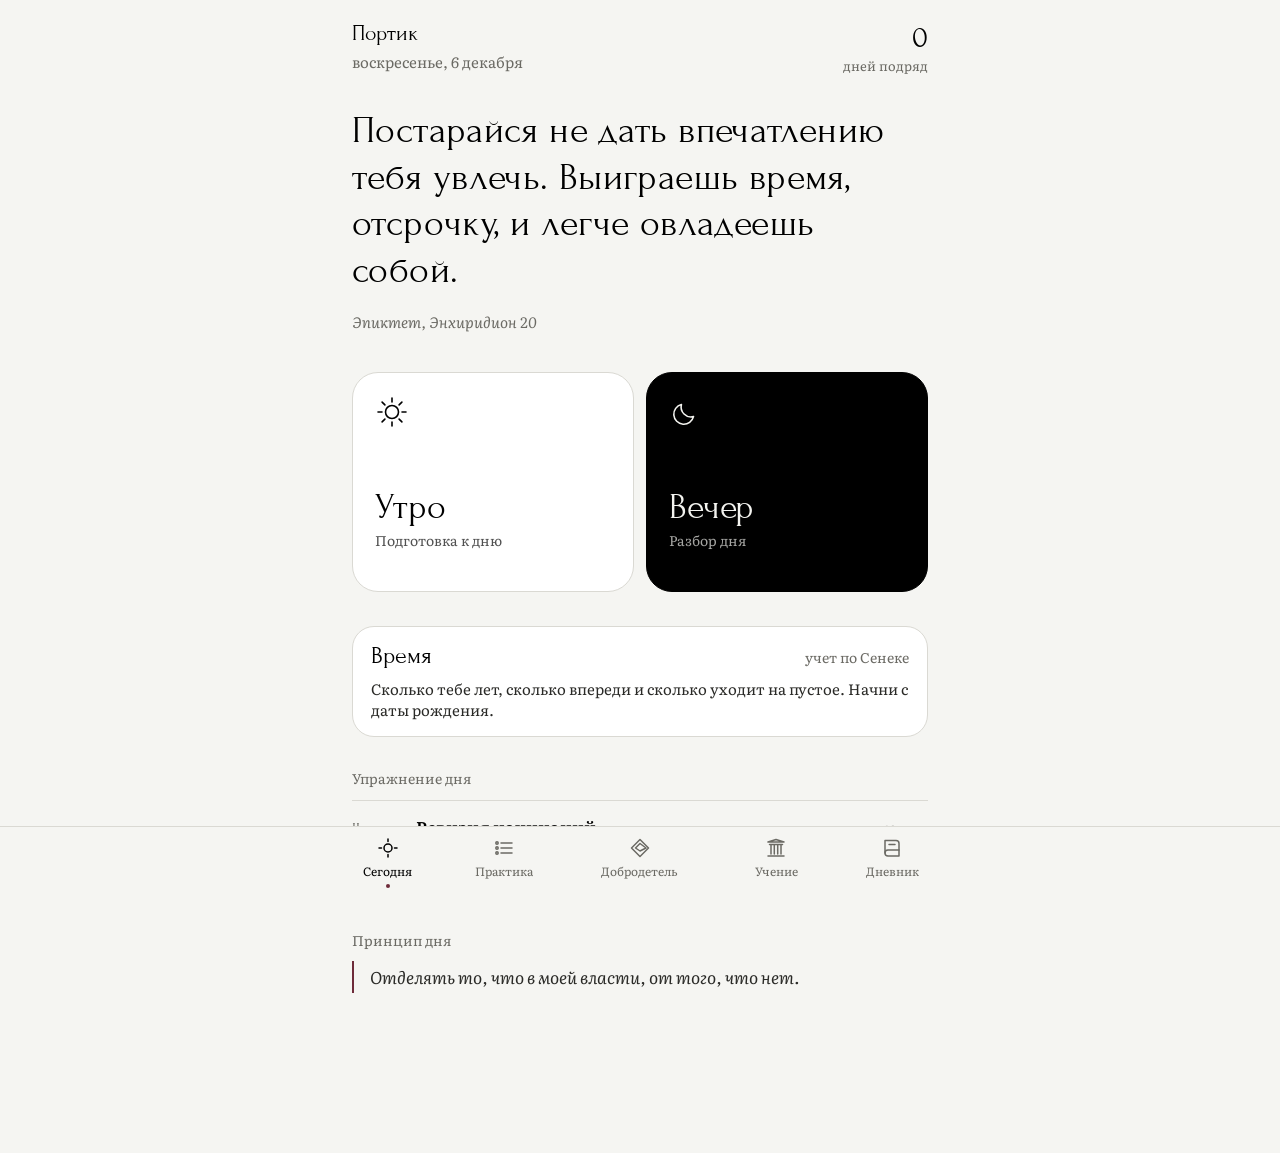
==== index.html @ 6f90e4b3 "ds" ====
<!doctype html>
<html lang="ru">
<head>
<meta charset="utf-8">
<meta name="viewport" content="width=device-width, initial-scale=1, viewport-fit=cover">
<title>Портик: стоическая практика</title>
<meta name="description" content="Стоическая практика на каждый день: утро и вечер, упражнения, добродетель, учение и учет времени по Сенеке.">
<meta name="theme-color" content="#F5F5F2" media="(prefers-color-scheme: light)">
<meta name="theme-color" content="#000000" media="(prefers-color-scheme: dark)">
<meta name="apple-mobile-web-app-capable" content="yes">
<meta name="mobile-web-app-capable" content="yes">
<meta name="apple-mobile-web-app-status-bar-style" content="default">
<meta name="apple-mobile-web-app-title" content="Портик">
<link rel="manifest" href="manifest.webmanifest">
<link rel="icon" type="image/png" href="icons/icon-192.png">
<link rel="apple-touch-icon" href="icons/apple-touch-icon.png">
<link rel="preconnect" href="https://fonts.googleapis.com">
<link rel="preconnect" href="https://fonts.gstatic.com" crossorigin>
<link href="https://fonts.googleapis.com/css2?family=Forum&family=Literata:ital,opsz,wght@0,7..72,400;0,7..72,600;1,7..72,400&display=swap" rel="stylesheet">
<style>
:root{
  --paper:#F5F5F2; --surface:#FFFFFF; --ink:#000000; --text:#2A2A27; --stone:#6B6A64; --rule:#DAD9D3;
  --accent:#6E2B3A; --accent-soft:#F2E7E9;
  --card-morning-border:#DAD9D3; --card-evening-border:#000000;
  --v-wisdom:#2F4A6B; --v-courage:#7A2E3E; --v-justice:#2F6A57; --v-temperance:#8C6A2A; --on-v:#FFFFFF;
  --display:'Forum','Times New Roman',Georgia,serif;
  --body:'Literata',Georgia,'Times New Roman',serif;
  color-scheme:light;
  box-sizing:border-box;
  padding-top:env(safe-area-inset-top,0px);
  padding-bottom:env(safe-area-inset-bottom,0px);
}
@media (prefers-color-scheme: dark){
  :root:not([data-theme="light"]){
    --paper:#000000; --surface:#151514; --ink:#FFFFFF; --text:#E6E6E1; --stone:#9A9992; --rule:#2C2C2A;
    --accent:#D58C99; --accent-soft:#2B161A;
    --card-morning-border:#FFFFFF; --card-evening-border:#3A3A37;
    --v-wisdom:#8FAAD0; --v-courage:#DB8F9C; --v-justice:#88C2AC; --v-temperance:#D7B672; --on-v:#000000;
    color-scheme:dark;
  }
}
:root[data-theme="dark"]{
  --paper:#000000; --surface:#151514; --ink:#FFFFFF; --text:#E6E6E1; --stone:#9A9992; --rule:#2C2C2A;
  --accent:#D58C99; --accent-soft:#2B161A;
  --card-morning-border:#FFFFFF; --card-evening-border:#3A3A37;
  --v-wisdom:#8FAAD0; --v-courage:#DB8F9C; --v-justice:#88C2AC; --v-temperance:#D7B672; --on-v:#000000;
  color-scheme:dark;
}
*,*::before,*::after{box-sizing:border-box}
html{background:var(--paper);height:100%;scroll-padding-top:env(safe-area-inset-top,0px);-webkit-text-size-adjust:100%;text-size-adjust:100%}
body{margin:0;min-height:100%;overflow-wrap:break-word;background:var(--paper);color:var(--text);font-family:var(--body);font-size:17px;line-height:1.62;-webkit-font-smoothing:antialiased;text-rendering:optimizeLegibility}
body::before{content:"";position:fixed;inset:0 0 auto;height:env(safe-area-inset-top,0px);z-index:10;background:var(--paper)}
button{font:inherit;color:inherit;background:none;border:0;padding:0;cursor:pointer}
button:focus-visible,a:focus-visible,textarea:focus-visible,select:focus-visible,input:focus-visible{outline:2px solid var(--accent);outline-offset:3px;border-radius:6px}
path:focus-visible{outline:none;stroke:var(--ink);stroke-width:2}
h1,h2,h3{font-weight:400;margin:0;-webkit-hyphens:auto;hyphens:auto}
.qa .a,.entry-title,.sink-head b,.principle,.s-list li,.pitem textarea,.doc-title,.row-title{overflow-wrap:anywhere}
p{margin:0}

.app{max-width:620px;margin:0 auto;padding:22px 22px 130px}

/* today */
.top{display:flex;justify-content:space-between;align-items:flex-start;gap:16px;margin-bottom:34px}
.brand{font-family:var(--display);font-size:22px;color:var(--ink);line-height:1.1}
.date{color:var(--stone);font-size:15px;margin-top:4px}
.streak{text-align:right;line-height:1.1}
.streak b{display:block;font-family:var(--display);font-weight:400;font-size:30px;color:var(--ink)}
.streak span{font-size:13px;color:var(--stone);white-space:nowrap}
.inscription{margin:0 0 38px}
.inscription p{font-family:var(--display);color:var(--ink);font-size:clamp(27px,7.4vw,38px);line-height:1.22;letter-spacing:.01em;text-wrap:pretty}
.inscription cite{display:block;margin-top:16px;font-style:italic;font-size:15px;color:var(--stone)}
.rituals{display:grid;grid-template-columns:1fr 1fr;gap:12px;margin-bottom:34px}
.ritual{position:relative;text-align:left;border-radius:26px;padding:18px 18px 20px;min-height:186px;display:flex;flex-direction:column;justify-content:space-between;transition:transform .15s ease}
.ritual:active{transform:scale(.985)}
.ritual.morning{background:#FFFFFF;color:#000;border:1px solid var(--card-morning-border)}
.ritual.evening{background:#000;color:#F3F3EF;border:1px solid var(--card-evening-border)}
.ritual svg{width:34px;height:34px}
.ritual .r-title{display:block;font-family:var(--display);font-size:30px;line-height:1;margin-top:28px}
.ritual small{display:block;font-size:14px;opacity:.68;margin-top:6px;line-height:1.35;min-height:2.7em}
.ritual .done{position:absolute;top:14px;right:14px;width:26px;height:26px;border-radius:50%;display:flex;align-items:center;justify-content:center;font-size:14px;line-height:1}
.ritual.morning .done{background:#000;color:#fff}
.ritual.evening .done{background:#fff;color:#000}
.block{margin-bottom:30px}
.block-title{font-size:14px;color:var(--stone);margin-bottom:10px}
.principle{font-style:italic;font-size:17px;color:var(--text);border-left:2px solid var(--accent);padding:2px 0 2px 16px}

/* rows */
.row{display:grid;grid-template-columns:clamp(30px,9vw,52px) minmax(0,1fr) auto;gap:12px;align-items:start;width:100%;text-align:left;padding:15px 0;border-top:1px solid var(--rule)}
.row:last-child{border-bottom:1px solid var(--rule)}
.disc{font-family:var(--display);color:var(--stone);font-size:16px;line-height:1.5;padding-top:1px}
.row-title{display:block;font-weight:600;color:var(--ink);font-size:17px;line-height:1.35}
.row-en{display:block;font-style:italic;color:var(--stone);font-size:14px;line-height:1.35;margin-top:2px}
.row-src{display:block;font-size:14px;color:var(--stone);margin-top:4px;line-height:1.35}
.row-time{font-size:13px;color:var(--stone);white-space:nowrap;padding-top:3px}

.page-head{margin:6px 0 24px}
.page-head h1{font-family:var(--display);color:var(--ink);font-size:clamp(34px,10.5vw,40px);line-height:1.05}
.page-head p{color:var(--stone);font-size:15px;margin-top:8px;max-width:48ch}
.chips{display:flex;gap:8px;overflow-x:auto;padding-bottom:4px;margin-bottom:10px;scrollbar-width:none}
.chips::-webkit-scrollbar{display:none}
.chip{flex:none;border:1px solid var(--rule);border-radius:99px;padding:7px 15px;font-size:15px;color:var(--text);background:transparent;line-height:1.3}
.chip[aria-pressed="true"]{background:var(--ink);color:var(--paper);border-color:var(--ink)}
.chip .n{font-family:var(--display);margin-right:6px}
.group{margin-top:26px}
.group h3,.sec-title{font-family:var(--display);color:var(--ink);font-size:25px;line-height:1.2}
.group .group-note,.sec-note{font-size:14px;color:var(--stone);margin:4px 0 12px}
.empty{color:var(--stone);padding:20px 0;font-size:16px}

/* journal */
.stats{display:flex;gap:28px;margin-bottom:26px}
.stats div b{display:block;font-family:var(--display);font-weight:400;font-size:34px;color:var(--ink);line-height:1.1}
.stats div span{font-size:14px;color:var(--stone)}
.day{margin-bottom:22px}
.day h3{font-family:var(--display);font-size:21px;color:var(--ink);margin-bottom:6px}
.entry{border-top:1px solid var(--rule)}
.entry:last-child{border-bottom:1px solid var(--rule)}
.entry-head{display:grid;grid-template-columns:30px 1fr auto;gap:10px;width:100%;text-align:left;padding:13px 0;align-items:center}
.entry-head svg{width:20px;height:20px;color:var(--stone)}
.entry-title{color:var(--ink);font-weight:600;font-size:16px;line-height:1.35}
.entry-time{font-size:13px;color:var(--stone)}
.entry-body{padding:0 0 16px 40px}
.qa{margin-bottom:14px}
.qa .q{font-size:14px;color:var(--stone);line-height:1.4}
.qa .a{white-space:pre-wrap;margin-top:2px}
.del{font-size:14px;color:var(--accent);padding:6px 0}

/* citadel */
.plist{display:flex;flex-direction:column;gap:12px;margin-bottom:14px}
.pitem{display:grid;grid-template-columns:1fr auto;gap:8px;align-items:start;background:var(--surface);border:1px solid var(--rule);border-radius:18px;padding:12px 14px}
.pitem textarea{border:0;background:transparent;font-size:17px;font-style:italic;padding:2px 0;min-height:52px}
.pitem button{color:var(--stone);font-size:20px;line-height:1;padding:4px 6px}
.actions-inline{display:flex;gap:10px;flex-wrap:wrap;margin-bottom:36px}
.btn{border-radius:99px;padding:11px 20px;font-size:16px;line-height:1.2}
.btn.primary{background:var(--ink);color:var(--paper)}
.btn.ghost{border:1px solid var(--rule)}
.btn.small{padding:7px 14px;font-size:14px}
.disc-list{margin:0 0 34px;padding:0;list-style:none}
.disc-list li{display:grid;grid-template-columns:clamp(30px,9vw,52px) minmax(0,1fr);gap:12px;padding:12px 0;border-top:1px solid var(--rule)}
.disc-list li:last-child{border-bottom:1px solid var(--rule)}
.disc-list b{font-weight:600;color:var(--ink)}
.books{margin:0 0 30px;padding:0;list-style:none}
.books li{padding:8px 0;line-height:1.45}
.books li span{color:var(--stone)}
.fine{font-size:13px;color:var(--stone);line-height:1.5}
textarea{width:100%;font:inherit;color:inherit;resize:none;overflow:hidden;line-height:1.55}

/* doctrine list */
.doc-row{display:grid;grid-template-columns:1fr auto;gap:12px;width:100%;text-align:left;padding:14px 0;border-top:1px solid var(--rule)}
.doc-row:last-child{border-bottom:1px solid var(--rule)}
.doc-title{display:block;font-weight:600;color:var(--ink);font-size:17px;line-height:1.35}
.doc-short{display:block;font-style:italic;color:var(--stone);font-size:15px;line-height:1.4;margin-top:3px}
.doc-term{font-family:var(--display);color:var(--stone);font-size:16px;white-space:nowrap;padding-top:2px}
.spacer{height:38px}

/* virtue */
.panel{background:var(--surface);border:1px solid var(--rule);border-radius:24px;padding:16px 16px 12px;margin-bottom:26px}
.panel-head{display:flex;justify-content:space-between;align-items:center;gap:10px;flex-wrap:wrap}
.seg{display:inline-flex;border:1px solid var(--rule);border-radius:99px;padding:3px;gap:2px}
.seg button{padding:5px 12px;border-radius:99px;font-size:14px;color:var(--stone);line-height:1.3}
.seg button[aria-pressed="true"]{background:var(--ink);color:var(--paper)}
.radar{width:100%;height:auto;display:block;margin:6px 0 2px;overflow:visible}
.radar .web{fill:none;stroke:var(--rule);stroke-width:1}
.radar .spoke{stroke:var(--rule);stroke-width:1}
.radar .lp{fill:var(--ink);fill-opacity:.09;stroke:var(--ink);stroke-width:1.6;stroke-linejoin:round}
.radar .lr{fill:none;stroke:var(--accent);stroke-width:1.8;stroke-dasharray:5 4;stroke-linejoin:round}
.radar .r-label{font-family:var(--display);font-size:16px}
.radar .r-sub{font-size:11.5px;fill:var(--stone)}
.radar .r-s{font-size:11px;fill:var(--text)}
.legend{display:flex;gap:16px;flex-wrap:wrap;font-size:13px;color:var(--stone);margin:2px 0 6px}
.legend i{display:inline-block;width:18px;height:0;border-top:2px solid var(--ink);vertical-align:middle;margin-right:6px}
.legend i.r{border-top:2px dashed var(--accent)}
.radar-empty{font-size:15px;color:var(--stone);text-align:center;margin:-6px 0 8px}
.insight{font-size:15px;line-height:1.5;margin:8px 0 4px}
.insight b{font-weight:600}
.bars{margin-top:10px}
.bar-row{display:grid;grid-template-columns:minmax(0,9.6em) minmax(24px,1fr) 2.8em;gap:10px;align-items:center;width:100%;text-align:left;padding:9px 0;border-top:1px solid var(--rule)}
.bar-name{font-weight:600;color:var(--ink);font-size:clamp(13.5px,4vw,15px);display:flex;align-items:center;gap:7px;min-width:0;white-space:nowrap}
.sw{display:inline-block;flex:none;width:9px;height:9px;border-radius:50%}
.bar-track{height:6px;border-radius:3px;background:var(--rule);overflow:hidden}
.bar-fill{display:block;height:100%;border-radius:3px}
.bar-val{font-size:13px;color:var(--stone);text-align:right;white-space:nowrap}
.panel-foot{display:flex;justify-content:space-between;align-items:center;gap:10px;flex-wrap:wrap;margin-top:12px}
.wheel{width:100%;max-width:440px;height:auto;display:block;margin:0 auto 6px}
.wheel path{cursor:pointer}
.wheel path:hover{opacity:.82}
.w-vlabel{font-family:var(--display);font-size:13px;fill:var(--on-v)}
.w-slabel{font-size:9px;fill:var(--ink)}
.w-center{font-family:var(--display);font-size:18px;fill:var(--ink)}
.w-center-sub{font-size:9.5px;fill:var(--stone)}
.vgroups{margin-top:8px}
.vgroup{padding:12px 0;border-top:1px solid var(--rule)}
.vgroup:last-child{border-bottom:1px solid var(--rule)}
.vgroup-head{display:flex;align-items:center;gap:8px;font-weight:600;color:var(--ink);font-size:16px;margin-bottom:8px}
.svchip{display:inline-flex;align-items:center;gap:7px;border:1px solid var(--rule);border-radius:99px;padding:5px 12px;font-size:14px;margin:0 6px 8px 0;line-height:1.3}
.vc-wisdom{fill:var(--v-wisdom)} .vc-courage{fill:var(--v-courage)} .vc-justice{fill:var(--v-justice)} .vc-temperance{fill:var(--v-temperance)}
.bg-wisdom{background:var(--v-wisdom)} .bg-courage{background:var(--v-courage)} .bg-justice{background:var(--v-justice)} .bg-temperance{background:var(--v-temperance)}

/* tab bar */
.tabbar{position:fixed;left:0;right:0;bottom:0;z-index:20;background:var(--paper);border-top:1px solid var(--rule);padding-bottom:env(safe-area-inset-bottom,0px)}
.tabbar-inner{max-width:620px;margin:0 auto;display:grid;grid-template-columns:1fr 1fr 1.35fr 1fr 1fr}
.tab{padding:10px 0 12px;font-size:clamp(10.5px,3.1vw,12px);color:var(--stone);display:flex;flex-direction:column;align-items:center;gap:3px;min-width:0;overflow:hidden}
.tab span{white-space:nowrap;max-width:100%;overflow:hidden;text-overflow:ellipsis}
.tab svg{width:22px;height:22px}
.tab[aria-current="page"]{color:var(--ink)}
.tab[aria-current="page"] .tab-dot{background:var(--accent)}
.tab-dot{width:4px;height:4px;border-radius:50%;background:transparent}

/* sheet */
.sheet{position:fixed;inset:0;z-index:40;display:flex;flex-direction:column;padding-top:env(safe-area-inset-top,0px);padding-bottom:env(safe-area-inset-bottom,0px)}
.sheet.enter{animation:rise .28s cubic-bezier(.2,.8,.2,1)}
@keyframes rise{from{transform:translateY(24px);opacity:0}to{transform:none;opacity:1}}
.sheet.t-page{background:var(--paper);color:var(--text)}
.sheet.t-morning{background:#FFFFFF;color:#2A2A27;--ink:#000;--text:#2A2A27;--stone:#6B6A64;--rule:#DAD9D3;--paper:#FFFFFF;--accent:#6E2B3A;color-scheme:light}
.sheet.t-evening{background:#000;color:#E8E8E3;--ink:#FFFFFF;--text:#E8E8E3;--stone:#9A9992;--rule:#2C2C2A;--paper:#000;--accent:#D58C99;color-scheme:dark}
.sheet-top{flex:none;display:flex;align-items:center;justify-content:space-between;gap:14px;padding:12px 20px 6px;max-width:660px;width:100%;margin:0 auto}
.sheet-top .close{font-size:15px;color:var(--stone);padding:6px 0}
.progress{display:flex;gap:4px;flex:1;max-width:240px}
.progress i{flex:1;height:3px;border-radius:2px;background:var(--rule)}
.progress i.on{background:var(--ink)}
.sheet-body{flex:1;overflow-y:auto;-webkit-overflow-scrolling:touch}
.sheet-inner{max-width:620px;margin:0 auto;padding:18px 22px 30px}
.sheet-foot{flex:none;border-top:1px solid var(--rule);background:var(--paper)}
.sheet-foot-inner{max-width:620px;margin:0 auto;display:flex;justify-content:space-between;align-items:center;gap:12px;padding:12px 22px}
.sheet-foot .back{color:var(--stone);font-size:16px;padding:10px 0}
.sheet-foot .next{background:var(--ink);color:var(--paper);border-radius:99px;padding:12px 26px;font-size:16px;margin-left:auto}
.kicker{font-size:14px;color:var(--stone);margin-bottom:12px}
.s-title{font-family:var(--display);color:var(--ink);font-size:clamp(29px,9vw,36px);line-height:1.08;margin-bottom:6px;-webkit-hyphens:auto;hyphens:auto}
.s-en{font-style:italic;color:var(--stone);font-size:15px;margin-bottom:22px}
.s-quote{font-family:var(--display);color:var(--ink);font-size:25px;line-height:1.3;margin:22px 0 10px}
.s-ref{font-style:italic;font-size:14px;color:var(--stone);margin-bottom:26px}
.s-idea{font-size:17px;margin-bottom:24px}
.s-meta{display:flex;gap:18px;flex-wrap:wrap;font-size:14px;color:var(--stone);margin-bottom:6px}
.s-meta span .n{font-family:var(--display);color:var(--ink);margin-right:5px}
.s-h{font-size:14px;color:var(--stone);margin:26px 0 8px}
.s-p{font-size:17px}
.s-drop{font-size:16px;color:var(--text);border-left:2px solid var(--rule);padding:2px 0 2px 14px}
.s-ul{margin:4px 0 0;padding:0;list-style:none}
.s-ul li{padding:9px 0 9px 18px;position:relative;border-top:1px solid var(--rule);font-size:16px;line-height:1.5}
.s-ul li:last-child{border-bottom:1px solid var(--rule)}
.s-ul li::before{content:"";position:absolute;left:2px;top:19px;width:6px;height:6px;border-radius:50%;background:var(--stone)}
.steps{margin:0 0 10px;padding:0;list-style:none;counter-reset:s}
.steps li{counter-increment:s;display:grid;grid-template-columns:30px 1fr;gap:8px;padding:9px 0;border-top:1px solid var(--rule)}
.steps li::before{content:counter(s);font-family:var(--display);color:var(--stone);font-size:19px;line-height:1.4}
.s-q{font-family:var(--display);color:var(--ink);font-size:clamp(25px,6.6vw,31px);line-height:1.22;margin:14px 0 8px}
.s-hint{font-size:15px;color:var(--stone);margin-bottom:16px}
.s-area{border:0;border-bottom:1px solid var(--rule);background:transparent;font-size:18px;padding:10px 0;min-height:132px}
.s-area:focus,.s-area:focus-visible{outline:none;border-radius:0;border-bottom-color:var(--ink)}
.s-list{margin:8px 0 20px;padding:0;list-style:none}
.s-list li{font-style:italic;padding:8px 0 8px 14px;border-left:2px solid var(--accent);margin-bottom:8px}
.virtues{display:flex;flex-wrap:wrap;gap:8px;margin:8px 0 18px}
.pick{width:100%;font:inherit;font-size:16px;color:var(--ink);background:transparent url("data:image/svg+xml,%3Csvg xmlns='http://www.w3.org/2000/svg' width='14' height='9' viewBox='0 0 14 9'%3E%3Cpath d='M1 1l6 6 6-6' fill='none' stroke='%237F7E77' stroke-width='1.6'/%3E%3C/svg%3E") no-repeat right 16px center;border:1px solid var(--rule);border-radius:14px;padding:12px 40px 12px 14px;margin:6px 0 14px;appearance:none;-webkit-appearance:none}
.pick option{color:#000}
.outro{font-family:var(--display);color:var(--ink);font-size:clamp(28px,7.6vw,38px);line-height:1.2;margin:30px 0 14px}
.slider-row{padding:16px 0;border-top:1px solid var(--rule)}
.slider-row:last-child{border-bottom:1px solid var(--rule)}
.slider-top{display:flex;justify-content:space-between;align-items:baseline;gap:10px}
.slider-top b{font-weight:600;color:var(--ink);display:flex;align-items:center;gap:8px}
.slider-top output{font-family:var(--display);font-size:22px;color:var(--ink)}
.slider-row small{display:block;color:var(--stone);font-size:14px;line-height:1.4;margin-top:2px}
.slider-row input{display:block;width:100%;accent-color:var(--ink);margin:12px 0 0;height:28px}

/* time */
.timecard{display:block;width:100%;text-align:left;background:var(--surface);border:1px solid var(--rule);border-radius:22px;padding:16px 18px 15px;margin-bottom:30px}
.tc-top{display:flex;justify-content:space-between;align-items:baseline;gap:10px}
.tc-title{font-family:var(--display);font-size:24px;color:var(--ink);line-height:1.1}
.tc-age{font-size:14px;color:var(--stone);text-align:right}
.lifebar{position:relative;display:block;height:8px;border-radius:4px;background:var(--rule);overflow:hidden;margin:12px 0 10px}
.lifebar i{position:absolute;top:0;bottom:0;display:block}
.lifebar .lived{left:0;background:var(--ink)}
.lifebar .waste{right:0;background:var(--accent)}
.tc-line{display:block;font-size:15px;line-height:1.45;color:var(--text)}
.t-age{font-family:var(--display);color:var(--ink);font-size:clamp(30px,8vw,40px);line-height:1.1;margin:4px 0 8px}
.t-sub{font-size:15px;color:var(--stone);line-height:1.5}
.link{color:var(--accent);text-decoration:underline;text-underline-offset:3px}
.field{display:flex;justify-content:space-between;align-items:center;flex-wrap:wrap;gap:8px 12px;padding:12px 0;border-top:1px solid var(--rule)}
.field label,.field>span{font-size:16px;color:var(--text)}
.field input[type=date]{font:inherit;font-size:16px;color:var(--ink);background:transparent;border:1px solid var(--rule);border-radius:12px;padding:7px 10px;min-width:0}
.stepper{display:inline-flex;align-items:center;gap:4px;flex:none}
.stepper button{min-width:34px;height:34px;white-space:nowrap;border:1px solid var(--rule);border-radius:99px;font-size:15px;color:var(--ink);padding:0 9px}
.stepper output{min-width:76px;white-space:nowrap;text-align:center;font-size:15px;color:var(--ink);font-variant-numeric:tabular-nums}
.sink{padding:14px 0 12px;border-top:1px solid var(--rule)}
.sink:last-of-type{border-bottom:1px solid var(--rule)}
.sink-head{display:flex;justify-content:space-between;align-items:center;gap:10px;margin-bottom:4px}
.sink-head b{font-weight:600;color:var(--ink);font-size:17px}
.sink-del{color:var(--stone);font-size:16px;padding:4px 6px}
.sink-line{display:flex;justify-content:space-between;align-items:center;gap:8px;padding:4px 0;flex-wrap:wrap}
.sink-lab{font-size:15px;color:var(--stone)}
.sink-note{font-size:14px;color:var(--stone);margin-top:4px}
.sink-note button{color:var(--accent);text-decoration:underline;text-underline-offset:3px}
.chips.wrap{flex-wrap:wrap;overflow:visible}
.sink-add{display:flex;gap:8px;margin:4px 0}
.sink-add input{flex:1;min-width:0;font:inherit;font-size:16px;color:var(--ink);background:transparent;border:1px solid var(--rule);border-radius:99px;padding:9px 14px}
.t-verdict{font-family:var(--display);color:var(--ink);font-size:clamp(24px,6.4vw,30px);line-height:1.25;margin:28px 0 14px}
.tstats{display:grid;grid-template-columns:repeat(auto-fit,minmax(96px,1fr));gap:12px;margin:4px 0 6px}
.tstats div{border-top:1px solid var(--rule);padding-top:8px}
.tstats b{display:block;font-family:var(--display);font-weight:400;font-size:clamp(20px,6vw,23px);color:var(--ink);line-height:1.15}
.tstats span{font-size:13px;color:var(--stone);line-height:1.35;display:block;margin-top:2px}
.lifegrid-wrap{margin:12px 0 4px}
.lifegrid-wrap canvas{display:block}
.glegend{display:flex;flex-wrap:wrap;gap:8px 16px;font-size:13px;color:var(--stone);margin:8px 0 4px}
.glegend span{display:inline-flex;align-items:center;gap:6px}
.glegend i{width:10px;height:10px;display:inline-block;border-radius:2px}
.cut{padding:14px 0 4px}
.cut-top{display:flex;justify-content:space-between;align-items:baseline;gap:10px;flex-wrap:wrap}
.cut-top label{font-size:16px;color:var(--text)}
.cut-top b{font-weight:600;color:var(--ink)}
.cut input{display:block;width:100%;accent-color:var(--ink);height:28px;margin:8px 0 0}
.tx-wisdom{color:var(--v-wisdom)} .tx-courage{color:var(--v-courage)} .tx-justice{color:var(--v-justice)} .tx-temperance{color:var(--v-temperance)}
.toast{position:fixed;left:50%;bottom:calc(84px + env(safe-area-inset-bottom,0px));transform:translateX(-50%);z-index:60;background:var(--ink);color:var(--paper);padding:10px 18px;border-radius:99px;font-size:15px;max-width:calc(100% - 40px);text-align:center;animation:rise .2s ease}
.sr{position:absolute!important;width:1px;height:1px;padding:0;margin:-1px;overflow:hidden;clip:rect(0 0 0 0);clip-path:inset(50%);white-space:nowrap;border:0}
@media (min-width:560px){
  .ritual{min-height:220px;padding:22px}
  .ritual .r-title{font-size:36px}
}
@media (prefers-reduced-motion: reduce){
  *{animation:none!important;transition:none!important}
}
</style>
</head>
<body>
<div id="main" class="app"></div>
<nav class="tabbar" aria-label="Разделы"><div class="tabbar-inner" id="tabs"></div></nav>
<div id="sheet"></div>
<div id="toast" role="status" aria-live="polite"></div>
<script>
(function(){
'use strict';
/* ---------- content ---------- */
const DISC = {
  1:{n:'I', name:'Желание', note:'хотеть того, что в моей власти, и спокойно принимать остальное'},
  2:{n:'II', name:'Действие', note:'поступать справедливо с людьми и исполнять свои роли'},
  3:{n:'III', name:'Согласие', note:'не соглашаться с впечатлением, пока не проверил его'}
};
const SRC = {
  classic:{name:'Античные', title:'Античные', note:'Эпиктет, Сенека, Марк Аврелий, Гиерокл, Цицерон'},
  pigliucci:{name:'Пильюччи', title:'Массимо Пильюччи', note:'How to Be a Stoic и A Handbook for New Stoics (с Грегори Лопесом)'},
  becker:{name:'Беккер', title:'Новый стоицизм', note:'Лоуренс Беккер, A New Stoicism: стоицизм, перестроенный на фактах современной науки'}
};
const EX = [
  /* classics */
  {id:'dichotomy', sv:['nounecheia','tharraleotes'], src:'classic', disc:[1], title:'Дихотомия контроля', who:'Эпиктет', ref:'Энхиридион 1', time:'5 мин',
   quote:{t:'Из всего существующего одно в нашей власти, другое нет. В нашей власти мнение, стремление, желание, уклонение: все, что есть наше собственное дело.', r:'Эпиктет, Энхиридион 1'},
   idea:'Все, что беспокоит, делится на две кучи: то, что зависит от моих суждений и поступков, и все остальное. Силы стоит тратить только на первую.',
   steps:['Выпиши, что сейчас тревожит.','Раздели на «в моей власти» и «не в моей».','Про вторую кучу скажи себе: «это не мое дело».','Для первой выбери один конкретный шаг.'],
   prompts:['Что тревожит прямо сейчас?','Что из этого зависит от меня?','Что отпускаю как не зависящее от меня?','Мой шаг:']},
  {id:'opinions', sv:['nounecheia','euboulia'], src:'classic', disc:[3], title:'Не вещи, а мнения о вещах', who:'Эпиктет', ref:'Энхиридион 5', time:'3 мин',
   quote:{t:'Людей тревожат не сами вещи, а мнения о вещах.', r:'Эпиктет, Энхиридион 5'},
   idea:'Расстраивает не событие, а суждение «это ужасно», которое я к нему добавил. Событие изменить нельзя, суждение можно пересмотреть.',
   steps:['Опиши неприятное событие сухо, как протокол.','Отдельно выпиши суждение, которое к нему прилипло.','Спроси: оно обосновано? Можно сказать точнее?'],
   prompts:['Событие без оценок:','Суждение, которое я добавил:','Более точное суждение:']},
  {id:'roles', sv:['eukoinonesia','eusynallaxia','eutaxia'], src:'classic', disc:[2], title:'Роли и обязанности', who:'Эпиктет', ref:'Энхиридион 30, Беседы II.10', time:'5 мин',
   quote:{t:'Обязанности, как правило, измеряются отношениями.', r:'Эпиктет, Энхиридион 30'},
   idea:'Я одновременно человек, сын, друг, коллега. Каждая роль задает свои обязанности, и вопрос не «что мне выгодно», а «чего требует эта роль».',
   steps:['Выпиши свои главные роли.','Для каждой: чего она требует сегодня.','Где роли спорят, реши, какая важнее в этой ситуации.'],
   prompts:['Мои роли сегодня:','Чего требует самая трудная из них?']},
  {id:'evening-review', sv:['eulogistia','aidemosyne'], src:'classic', disc:[1,2,3], title:'Вечерний разбор', who:'Сенека', ref:'О гневе III.36', time:'10 мин', flow:'evening',
   quote:{t:'Когда гаснет свет и все затихают, я перебираю весь свой день и взвешиваю сказанное и сделанное. Ничего от себя не скрываю.', r:'Сенека, О гневе III.36'},
   idea:'Главная ежедневная практика стоиков. Открывает вечерний ритуал.'},
  {id:'premeditatio', sv:['tharraleotes','euboulia'], src:'classic', disc:[1], title:'Предвидение бед', en:'Praemeditatio malorum', who:'Сенека', ref:'Письма к Луцилию 91', time:'5 мин',
   quote:{t:'Ничто не должно быть для нас неожиданным. Дух надо заранее посылать навстречу всему.', r:'Сенека, Письма к Луцилию 91'},
   idea:'Заранее прожить в голове, что может пойти не так. Не чтобы накручивать себя, а чтобы удар не застал врасплох и был готов ответ.',
   steps:['Выбери предстоящее дело.','Представь конкретно, что идет не так.','Спроси: что тогда будет в моей власти?','Как ответил бы человек, которого я уважаю?'],
   prompts:['Что впереди?','Что может пойти не так?','Как я отвечу, если так случится?']},
  {id:'discomfort', sv:['karteria','enkrateia'], src:'classic', disc:[1], title:'Добровольный дискомфорт', who:'Сенека', ref:'Письма к Луцилию 18', time:'на день',
   quote:{t:'Отведи несколько дней, когда будешь довольствоваться самой скудной едой и грубой одеждой, и спрашивай себя: этого ли я боялся?', r:'Сенека, Письма к Луцилию 18'},
   idea:'Маленькие добровольные лишения показывают, что без многого можно жить, и делают меня менее зависимым от удобств.',
   steps:['Выбери лишение на день: холодный душ, день без кофе, без соцсетей, пешком вместо такси.','Сделай без жалоб и без рассказов о подвиге.','Вечером отметь, что почувствовал.'],
   prompts:['Что я выбрал?','Было ли это так страшно, как казалось?']},
  {id:'cato', sv:['aidemosyne','kosmiotes'], src:'classic', disc:[2], title:'Внутренний свидетель', who:'Сенека', ref:'Письма к Луцилию 11', time:'3 мин',
   quote:{t:'Выбери кого-нибудь достойного и держи всегда перед глазами: живи так, будто он смотрит, поступай так, будто он видит.', r:'Сенека, Письма к Луцилию 11'},
   idea:'У Сенеки это Катон. Образ человека, которого уважаешь, помогает в момент выбора, когда никто не смотрит.',
   steps:['Выбери образец: реального человека или историческую фигуру.','Перед трудным решением спроси: как поступил бы он?','Вечером: что он сказал бы о моем дне?'],
   prompts:['Мой образец:','Что бы он сказал о моем сегодняшнем дне?']},
  {id:'time', sv:['eutaxia','eulogistia'], src:'classic', disc:[2], title:'Учет времени', who:'Сенека', ref:'Письма к Луцилию 1', time:'3 мин',
   quote:{t:'Все у нас чужое, одно лишь время наше.', r:'Сенека, Письма к Луцилию 1'},
   idea:'Время утекает незаметнее всего. Сенека советует вести ему учет так же строго, как деньгам.',
   steps:['Вспомни, на что ушел день, по часам.','Отметь, что было выбрано, а что просто случилось.','Выбери одну утечку, которую закроешь завтра.'],
   prompts:['Куда ушло время сегодня?','Какую утечку закрою завтра?']},
  {id:'morning-prep', sv:['euboulia','tharraleotes'], src:'classic', disc:[2], title:'Утренняя подготовка', who:'Марк Аврелий', ref:'Размышления 2.1', time:'5 мин', flow:'morning',
   quote:{t:'С утра говори себе: встречу назойливого, неблагодарного, наглого, коварного. Но я видел природу добра и зла, и никто из них не может мне навредить.', r:'Марк Аврелий, Размышления 2.1'},
   idea:'Открывает утренний ритуал.'},
  {id:'view-above', sv:['megalopsychia','eusebeia'], src:'classic', disc:[1], title:'Взгляд сверху', who:'Марк Аврелий', ref:'Размышления 9.30', time:'5 мин',
   quote:{t:'Окинь взглядом сверху бесчисленные людские толпы, обряды, плавания в бурю и в штиль, рождения, жизни, кончины.', r:'Марк Аврелий, Размышления 9.30'},
   idea:'Мысленно подняться над комнатой, городом, страной, планетой. Проблема никуда не девается, но занимает свое настоящее место.',
   steps:['Закрой глаза. Увидь себя в комнате.','Поднимайся: дом, город, страна, планета.','Задержись наверху на несколько вдохов.','Вернись и посмотри на свою проблему снова.'],
   prompts:['Какая проблема сейчас кажется огромной?','Как она выглядит сверху?']},
  {id:'physical-def', sv:['nounecheia','enkrateia'], src:'classic', disc:[3], title:'Голое описание', who:'Марк Аврелий', ref:'Размышления 6.13', time:'3 мин',
   quote:{t:'Пурпурная тога: овечья шерсть, вымоченная в крови моллюска.', r:'Марк Аврелий, Размышления 6.13'},
   idea:'Описать вещь голыми фактами, без блеска и ярлыков. Так снимаются чары статуса, соблазна или ужаса.',
   steps:['Выбери то, что сильно притягивает или пугает.','Опиши, из чего оно состоит, без оценок.','Посмотри, что осталось от притяжения.'],
   prompts:['Что меня притягивает или пугает?','Его голое описание:']},
  {id:'citadel', sv:['eupsychia','nounecheia'], src:'classic', disc:[3], title:'Внутренняя цитадель', who:'Марк Аврелий', ref:'Размышления 4.3, 8.48', time:'5 мин', useCitadel:true,
   quote:{t:'Ум, свободный от страстей, это крепость. У человека нет ничего надежнее, где укрыться.', r:'Марк Аврелий, Размышления 8.48'},
   idea:'Чтобы уединиться, не нужно ехать в горы. Короткий уход в себя: вернуться к своим принципам и выйти обновленным.',
   steps:['Найди три минуты тишины.','Сделай несколько спокойных вдохов.','Перечитай свои принципы.','Выбери один на остаток дня.'],
   prompts:['Какой принцип беру с собой и как он сегодня проявится?']},
  {id:'memento', sv:['nounecheia','tharraleotes'], src:'classic', disc:[1], title:'Помни о смерти', en:'Memento mori', who:'Марк Аврелий', ref:'Размышления 2.11, 4.17', time:'2 мин',
   quote:{t:'Не живи так, будто впереди тысячи лет. Пока живешь, пока можешь, становись хорошим.', r:'Марк Аврелий, Размышления 4.17'},
   idea:'Это не мрачно, а отрезвляет: что из сегодняшнего важно, если время не бесконечно?',
   steps:['Спроси: если бы это был последний день, что бы я оставил, а что убрал?','Сделай одно важное дело, которое откладывал.'],
   prompts:['Что важно, если время конечно?','Что сделаю сегодня, а не когда-нибудь?']},
  {id:'gratitude', sv:['chrestotes','aidemosyne'], src:'classic', disc:[2], title:'Чему я научился у людей', who:'Марк Аврелий', ref:'Размышления, книга 1', time:'5 мин',
   quote:{t:'От деда моего Вера: добронравие и незлобивость.', r:'Марк Аврелий, Размышления 1.1'},
   idea:'Вся первая книга Марка это список: чему он научился у конкретных людей. Благодарность и заодно карта собственных добродетелей.',
   steps:['Вспомни одного человека.','Запиши, чему конкретно он тебя научил.','Подумай, передаешь ли ты это дальше.'],
   prompts:['От кого:','Чему научился:']},
  {id:'obstacle', sv:['eumechania','karteria','philoponia'], src:'classic', disc:[2], title:'Препятствие становится путем', who:'Марк Аврелий', ref:'Размышления 5.20', time:'3 мин',
   quote:{t:'Помеха делу становится делом. Что стоит на пути, то и становится путем.', r:'Марк Аврелий, Размышления 5.20'},
   idea:'Препятствие не отменяет добродетель, а дает ей материал: терпение, изобретательность, мужество.',
   steps:['Назови текущее препятствие.','Спроси: какую добродетель оно позволяет упражнять?','Сформулируй действие.'],
   prompts:['Препятствие:','Какую добродетель оно тренирует?','Действие:']},
  {id:'hierocles', sv:['chrestotes','eukoinonesia'], src:'classic', disc:[2], title:'Круги Гиерокла', who:'Гиерокл', ref:'фрагмент у Стобея', time:'5 мин',
   quote:{t:'Каждый из нас стоит в центре кругов: семья, друзья, сограждане, все люди. Дело разумного стягивать эти круги к центру.', r:'Гиерокл, у Стобея'},
   idea:'Относиться к дальним чуть больше как к близким: к коллегам как к друзьям, к незнакомцам как к согражданам.',
   steps:['Представь круги: я, семья, друзья, коллеги, город, человечество.','Выбери внешний круг.','Сделай для кого-то оттуда то, что сделал бы для близкого.'],
   prompts:['Кого сегодня притяну ближе?','Что сделаю?']},

  {id:'fides', sv:['eusynallaxia','karteria'], src:'classic', disc:[2], title:'Держать слово', who:'Цицерон', ref:'Об обязанностях I.23', time:'весь день',
   quote:{t:'Основа справедливости это верность: постоянство и правдивость в словах и договоренностях.', r:'Цицерон, Об обязанностях I.23'},
   idea:'Здесь Цицерон следует за стоиком Панецием. Справедливость начинается с простого: делать то, что обещал, и не обещать того, что не сделаешь.',
   steps:['Вспомни, что ты кому обещал на этой неделе.','Отметь, что под угрозой срыва.','Сделай или честно предупреди заранее.','Сегодня не давай обещаний на автомате.'],
   prompts:['Мои открытые обещания:','Что сделаю или кого предупрежу:']},

  /* Pigliucci: How to Be a Stoic, 12 exercises */
  {id:'p-impressions', sv:['nounecheia','anchinoia'], src:'pigliucci', disc:[3], title:'Проверяй впечатления', en:'Examine your impressions', who:'Пильюччи, How to Be a Stoic', ref:'из Энхиридиона 1.5', time:'2 мин',
   quote:{t:'Ты только впечатление, а вовсе не то, чем кажешься.', r:'Эпиктет, Энхиридион 1.5'},
   idea:'Первый толчок эмоции приходит сам, а согласие с ним даю я. Пильюччи ставит это упражнение первым: на нем держатся остальные.',
   steps:['Поймай сильную реакцию: обиду, страх, жадность.','Скажи ей: «ты только впечатление».','Отдели факт от оценки.','Спроси: это о том, что в моей власти?'],
   prompts:['Самое сильное впечатление сегодня:','Факт:','Оценка, которую я добавил:']},
  {id:'p-impermanence', sv:['enkrateia','eusebeia'], src:'pigliucci', disc:[1], title:'Помни о непостоянстве', en:'Remind yourself of the impermanence of things', who:'Пильюччи, How to Be a Stoic', ref:'из Энхиридиона 3', time:'2 мин',
   quote:{t:'Если любишь кувшин, говори: я люблю кувшин. Разобьется, и ты не будешь потрясен.', r:'Эпиктет, Энхиридион 3'},
   idea:'Видеть дорогие вещи и людей хрупкими и временными. Не чтобы меньше любить, а чтобы любить без иллюзии вечности и ценить сейчас.',
   steps:['Выбери то, к чему привязан.','Назови его природу: временное, хрупкое, смертное.','Порадуйся ему именно сейчас.'],
   prompts:['К чему я сейчас сильнее всего привязан?','Что меняется, если помнить, что это временно?']},
  {id:'p-reserve', sv:['tharraleotes','eutaxia'], src:'pigliucci', disc:[1,2], title:'Оговорка «если ничто не помешает»', en:'The reserve clause', who:'Пильюччи, How to Be a Stoic', ref:'Сенека, Эпиктет', time:'2 мин',
   quote:{t:'Мудрец ко всему приступает с оговоркой: если ничто не помешает.', r:'Сенека, О спокойствии духа 13'},
   idea:'Делать все в полную силу, а исход оставлять обстоятельствам. Хорошо сделать в моей власти, получить результат нет.',
   steps:['Сформулируй главную цель дня.','Добавь: «если ничто не помешает».','Раздели: мое усилие и то, что от меня не зависит.'],
   prompts:['Цель:','Мое усилие:','Что от меня не зависит:']},
  {id:'p-virtue-now', sv:['anchinoia','eumechania'], src:'pigliucci', disc:[2], title:'Какую добродетель применить здесь и сейчас?', en:'How can I use virtue here and now?', who:'Пильюччи, How to Be a Stoic', ref:'из Энхиридиона 10', time:'2 мин',
   quote:{t:'При всяком случае обращайся к себе и ищи, какая у тебя есть сила против него.', r:'Эпиктет, Энхиридион 10'},
   idea:'Каждая трудность это вопрос: какая добродетель тут нужна? Против соблазна воздержность, против тяжелого труда стойкость, против брани терпение.',
   steps:['Назови ситуацию.','Выбери добродетель, которая тут нужна.','Опиши, как она выглядит в действии.'],
   prompts:['Ситуация:','Нужная добродетель:','Как она выглядит в действии:']},
  {id:'p-pause', sv:['enkrateia','anchinoia'], src:'pigliucci', disc:[3], title:'Пауза и глубокий вдох', en:'Pause and take a deep breath', who:'Пильюччи, How to Be a Stoic', ref:'из Энхиридиона 20', time:'1 мин',
   quote:{t:'Постарайся не дать впечатлению тебя увлечь. Выиграешь время, отсрочку, и легче овладеешь собой.', r:'Эпиктет, Энхиридион 20'},
   idea:'Вспышка проходит сама, если ей не помогать. Между раздражением и ответом нужна пауза.',
   steps:['Почувствовал вспышку: остановись.','Глубокий вдох, медленный выдох.','Не отвечай, пока не пройдет пик.','Потом реши, что делать.'],
   prompts:['Когда сегодня нужна была пауза?','Что бы я сделал без нее?']},
  {id:'p-otherize', sv:['nounecheia','megalopsychia'], src:'pigliucci', disc:[3], title:'Посмотри как на чужое', en:'Other-ize', who:'Пильюччи, How to Be a Stoic', ref:'из Энхиридиона 26', time:'2 мин',
   quote:{t:'Когда у соседа разбивается чашка, мы говорим: бывает. Когда разобьется твоя, относись так же, как к чужой.', r:'Эпиктет, Энхиридион 26'},
   idea:'К чужим неудачам мы относимся спокойно и разумно. Стоит перенести этот взгляд на свои.',
   steps:['Возьми свою неудачу.','Представь, что это случилось с другом.','Что бы ты ему сказал? Скажи это себе.'],
   prompts:['Моя неудача:','Что я сказал бы другу:']},
  {id:'p-speak-little', sv:['kosmiotes','enkrateia'], src:'pigliucci', disc:[2], title:'Говори мало и по делу', en:'Speak little and well', who:'Пильюччи, How to Be a Stoic', ref:'из Энхиридиона 33', time:'весь день',
   quote:{t:'Больше молчи или говори только необходимое, и немногими словами.', r:'Эпиктет, Энхиридион 33'},
   idea:'Лаконичность как у спартанцев. Меньше слов, больше веса у каждого.',
   steps:['Перед репликой спроси себя, нужна ли она.','Избегай пустых пересудов.','Говори короче, чем хочется.'],
   prompts:['Где я сегодня сказал лишнее?']},
  {id:'p-company', sv:['euboulia','eukoinonesia'], src:'pigliucci', disc:[2], title:'Выбирай окружение', en:'Choose your company well', who:'Пильюччи, How to Be a Stoic', ref:'из Энхиридиона 33', time:'5 мин',
   quote:{t:'Если придется быть среди невежд, будь начеку, чтобы не скатиться к их привычкам.', r:'Эпиктет, Энхиридион 33'},
   idea:'Мы незаметно перенимаем привычки тех, с кем проводим время. Окружение это тоже выбор.',
   steps:['Вспомни, с кем проводишь больше всего времени.','Отметь, что ты у них перенимаешь.','Реши, чьей компании искать больше.'],
   prompts:['С кем я провожу больше всего времени?','Как эти люди на меня влияют?']},
  {id:'p-humor', sv:['megalopsychia','eupsychia'], src:'pigliucci', disc:[2], title:'Отвечай на оскорбления юмором', en:'Respond to insults with humor', who:'Пильюччи, How to Be a Stoic', ref:'из Энхиридиона 33', time:'2 мин',
   quote:{t:'Скажут тебе, что кто-то о тебе дурно говорит, не оправдывайся, а ответь: он не знал других моих пороков, иначе назвал бы и их.', r:'Эпиктет, Энхиридион 33'},
   idea:'Оскорбление ранит только если с ним согласиться. Юмор показывает, что оно не попало.',
   steps:['Вспомни, что тебя задело.','Проверь: в этом есть правда? Тогда это полезная информация.','Если нет, придумай легкий, самоироничный ответ.'],
   prompts:['Что меня задело?','Как можно было ответить с юмором?']},
  {id:'p-self', sv:['aidemosyne','kosmiotes'], src:'pigliucci', disc:[2], title:'Меньше о себе', en:'Don’t speak too much about yourself', who:'Пильюччи, How to Be a Stoic', ref:'из Энхиридиона 33', time:'весь день',
   quote:{t:'Не рассказывай много о своих делах и опасностях: тебе приятно о них вспоминать, другим не так приятно слушать.', r:'Эпиктет, Энхиридион 33'},
   idea:'Разговор о себе часто способ получить одобрение. Больше спрашивать, меньше рассказывать.',
   steps:['Сегодня в разговорах больше спрашивай.','Поймай момент, когда тянет рассказать о себе.','Спроси, зачем мне это сейчас.'],
   prompts:['Когда меня тянуло говорить о себе и зачем?']},
  {id:'p-no-judging', sv:['chrestotes','nounecheia'], src:'pigliucci', disc:[3], title:'Говори без оценок', en:'Speak without judging', who:'Пильюччи, How to Be a Stoic', ref:'из Энхиридиона 45', time:'весь день',
   quote:{t:'Кто-то быстро моется: не говори, что плохо, а что быстро. Кто-то пьет много вина: не говори, что плохо, а что много.', r:'Эпиктет, Энхиридион 45'},
   idea:'Ярлык закрывает понимание. Описание того, что человек сделал, оставляет место для фактов.',
   steps:['Лови себя на ярлыках: «он идиот», «это ужасно».','Замени описанием: что именно произошло.'],
   prompts:['Ярлык, который я сегодня повесил:','Описание вместо него:']},
  {id:'p-reflect', sv:['eulogistia','aidemosyne'], src:'pigliucci', disc:[1,2,3], title:'Разбирай свой день', en:'Reflect on your day', who:'Пильюччи, How to Be a Stoic', ref:'Эпиктет, Беседы III.10', time:'10 мин', flow:'evening',
   quote:{t:'Не давай сну сомкнуть глаза, пока не переберешь все дела дня: в чем ошибся? что сделал? что из должного не исполнил?', r:'Эпиктет, Беседы III.10'},
   idea:'Последнее из двенадцати упражнений. Открывает вечерний ритуал.'},
  /* Pigliucci & Lopez: A Handbook for New Stoics */
  {id:'h-decompose', sv:['eulogistia','karteria'], src:'pigliucci', disc:[3], title:'Разбери трудность на части', en:'Decompose your difficulties', who:'Пильюччи и Лопес, A Handbook for New Stoics', ref:'неделя 50', time:'5 мин',
   quote:{t:'Разложи мелодию на отдельные звуки и спроси о каждом: этим ли я покорен? Так поступай со всем, кроме добродетели.', r:'Марк Аврелий, Размышления 11.2'},
   idea:'Что именно в трудности невыносимо? Целиком она давит, а по частям каждая обычно выносима.',
   steps:['Назови трудность.','Разбей на конкретные составляющие.','Про каждую спроси: это я могу вынести? Что тут в моей власти?'],
   prompts:['Трудность:','Ее части:','Какая часть на самом деле тяжела?']},
  {id:'h-judgments', sv:['nounecheia','euboulia'], src:'pigliucci', disc:[3], title:'Найди суждение за раздражением', en:'Catch and examine the judgments underlying your impressions', who:'Пильюччи и Лопес, A Handbook for New Stoics', ref:'неделя 37', time:'5 мин',
   quote:{t:'Убери мнение, и уберешь жалобу «мне навредили». Убери жалобу, и исчезнет сам вред.', r:'Марк Аврелий, Размышления 4.7'},
   idea:'За каждым раздражением прячется суждение вроде «так не должно быть». Его можно вытащить на свет и проверить логикой.',
   steps:['Вспомни недавнее раздражение.','Сформулируй скрытое суждение полным предложением.','Проверь: это правда? Всегда? Откуда я это знаю?'],
   prompts:['Раздражение:','Скрытое суждение:','Проверка:']},

  /* Becker: A New Stoicism */
  {id:'b-facts', sv:['euboulia','eulogistia','eusebeia'], src:'becker', disc:[3,2], title:'Сначала факты', en:'Following the facts', who:'Беккер, A New Stoicism', ref:'гл. 5', time:'10 мин',
   quote:{t:'Следовать природе значит следовать фактам.', r:'Лоуренс Беккер, A New Stoicism'},
   idea:'Беккер заменяет древнее «жить согласно природе» на «следовать фактам». Сначала собрать факты о мире и о себе: силы, ограничения, отношения, мотивы, начинания. Принять их ровно такими, какие есть, и только потом решать, что делать.',
   steps:['Возьми решение, которое сейчас висит.','Выпиши факты о ситуации.','Отдельно факты о себе: силы, ограничения, обязательства, мотивы.','Отметь, где факт подменен желанием или страхом.','Только теперь сформулируй, что стоит сделать.'],
   prompts:['Решение:','Факты о ситуации:','Факты обо мне:','Что стоит сделать, учитывая все это:']},
  {id:'b-limits', sv:['philoponia','tharraleotes','eumechania'], src:'becker', disc:[1,2], title:'Граница возможного', en:'Impossibilities', who:'Беккер, A New Stoicism', ref:'гл. 5', time:'5 мин',
   idea:'У Беккера мои силы и ограничения это тоже факты, а не заранее известная данность. Граница того, что мне по силам, проверяется, а не предполагается.',
   steps:['Выбери дело, про которое думаешь «это не в моей власти».','Проверь: этот вывод из факта или из догадки?','Сделай одну честную попытку в полную силу.','Обнови карту: где граница на самом деле.'],
   prompts:['Что я считаю невозможным:','На чем основан этот вывод:','Попытка, которую сделаю:']},
  {id:'b-endeavors', sv:['eutaxia','euboulia'], src:'becker', disc:[2], title:'Ревизия начинаний', en:'Axiom of encompassment', who:'Беккер, A New Stoicism', ref:'гл. 4', time:'10 мин',
   idea:'У каждого куча начинаний: работа, учеба, здоровье, люди. Беккер считает главным то, что упорядочивает их все: практический разум, который взвешивает все обстоятельства. Добродетель у него это совершенство этой способности действовать.',
   steps:['Выпиши свои текущие начинания.','Отметь, где они спорят за время и силы.','Для каждого конфликта реши с учетом всего, а не по инерции.','Выбери, что отложить или убрать.'],
   prompts:['Мои начинания:','Где они конфликтуют:','Решение с учетом всего:']},
  {id:'b-one-life', sv:['megalopsychia','eutaxia'], src:'becker', disc:[2], title:'Жизнь как одно целое', en:'A whole life', who:'Беккер, A New Stoicism', ref:'гл. 7', time:'5 мин',
   quote:{t:'Жить добродетельно значит создавать один цельный предмет: жизнь.', r:'Лоуренс Беккер, A New Stoicism'},
   idea:'Жизнь не набор отдельных удач и провалов, а одно произведение. Каждый день добавляет в него штрих.',
   steps:['Представь свою жизнь законченной, видимой целиком.','Какой штрих я добавил сегодня?','Совпадает ли он с тем, какой я хочу видеть эту вещь?'],
   prompts:['Какой я хочу видеть свою жизнь целиком:','Что сегодня в нее добавил:']},
  {id:'b-conditional', sv:['eulogistia','euboulia'], src:'becker', disc:[3], title:'Условные «должен»', en:'Normative propositions from the facts', who:'Беккер, A New Stoicism', ref:'гл. 4, 5', time:'5 мин',
   idea:'Беккер строит этику из условных императивов: не голое «я должен», а «если я хочу X и факты такие, то мне стоит Y». Многие внутренние «должен» при такой проверке рассыпаются или становятся точнее.',
   steps:['Выпиши «я должен...», которое давит.','Перепиши: «если я хочу ..., то мне стоит ...».','Проверь факты, на которых это держится.','Оставь, исправь или выброси.'],
   prompts:['Давящее «должен»:','Условная форма:','Что решил:']},
  {id:'b-progress', sv:['philoponia','eupsychia'], src:'becker', disc:[2], title:'Прогресс, а не совершенство', en:'Progress toward virtue', who:'Беккер, A New Stoicism', ref:'гл. 6', time:'3 мин',
   quote:{t:'Даже если ты еще не Сократ, живи как тот, кто хочет быть Сократом.', r:'Эпиктет, Энхиридион 51'},
   idea:'По Беккеру, развитие способности действовать, добродетель и счастье растут вместе. Значит, любое улучшение в качестве решений это шаг к добродетели, а не ноль, пока не стал мудрецом.',
   steps:['Вспомни решение, которое сегодня принял чуть лучше, чем год назад.','Что именно стало лучше: внимание, взвешивание, доведение до конца?','Закрепи это.'],
   prompts:['Что сделал лучше, чем раньше:','Что именно улучшилось:']}
];
const EXMAP = Object.fromEntries(EX.map(e => [e.id, e]));

const EXTRA_QUOTES = [
  {t:'Мы чаще пугаемся, чем страдаем, и воображение мучает нас больше, чем действительность.', r:'Сенека, Письма к Луцилию 13'},
  {t:'Философия учит делать, а не говорить.', r:'Сенека, Письма к Луцилию 20'},
  {t:'Пока мы откладываем жизнь, она проходит.', r:'Сенека, Письма к Луцилию 1'},
  {t:'Хватит рассуждать о том, каким должен быть хороший человек. Будь им.', r:'Марк Аврелий, Размышления 10.16'},
  {t:'Копай внутри. Внутри источник блага, и он может бить всегда, если всегда копать.', r:'Марк Аврелий, Размышления 7.59'},
  {t:'Нигде человек не уединится спокойнее, чем в своей душе.', r:'Марк Аврелий, Размышления 4.3'},
  {t:'Душа окрашивается мыслями.', r:'Марк Аврелий, Размышления 5.16'},
  {t:'Нигде не называй себя философом, а поступай по правилам философии.', r:'Эпиктет, Энхиридион 46'}
];

const DEFAULT_PRINCIPLES = [
  'Отделять то, что в моей власти, от того, что нет.',
  'Не соглашаться с впечатлением, пока не проверил его.',
  'Делать свою часть общего дела честно и хорошо.'
];

/* virtue and its parts, after Arius Didymus (in Stobaeus) */
const VIRT = [
  {id:'wisdom', name:'Мудрость', gr:'φρόνησις', 
   ancient:'Знание того, что благо, что зло и что ни то ни другое. Для стоиков главная грань: остальные три это мудрость, примененная к страху, к людям и к желаниям.',
   modern:'Практическое мышление: видеть факты, взвешивать последствия, замечать свои искажения и решать с учетом всего. У Беккера совершенство этой способности и есть добродетель.',
   sub:[
    {id:'euboulia', name:'Рассудительность', short:'Взвешенность', gr:'εὐβουλία', def:'Знание того, что и как делать, чтобы поступать с пользой.', modern:'Принимать хорошие решения: собрать факты, сравнить варианты, не торопиться.'},
    {id:'eulogistia', name:'Расчетливость', short:'Расчетливость', gr:'εὐλογιστία', def:'Умение учесть и подытожить, что происходит и чем закончилось.', modern:'Трезво считать последствия и итоги, а не надеяться на авось.'},
    {id:'anchinoia', name:'Сообразительность', short:'Смекалка', gr:'ἀγχίνοια', def:'Способность сразу найти должное в ситуации.', modern:'Правильно реагировать в моменте, а не только правильно думать потом.'},
    {id:'nounecheia', name:'Здравомыслие', short:'Здравомыслие', gr:'νουνέχεια', def:'Знание того, что хуже и что лучше.', modern:'Отличать главное от второстепенного и факт от оценки.'},
    {id:'eumechania', name:'Находчивость', short:'Находчивость', gr:'εὐμηχανία', def:'Умение найти способ достичь задуманного.', modern:'Изобретательность: превращать препятствие в задачу.'}
   ]},
  {id:'courage', name:'Мужество', gr:'ἀνδρεία',
   ancient:'Знание того, что страшно, что нет и что ни то ни другое. По-настоящему страшен только собственный порок, остальное можно вынести.',
   modern:'Поступать правильно, несмотря на страх, боль и неудобство. Это и стойкость в рутине, и готовность к трудному разговору, а не только героизм.',
   sub:[
    {id:'karteria', name:'Стойкость', short:'Стойкость', gr:'καρτερία', def:'Знание, готовое держаться того, что правильно решено.', modern:'Доводить начатое, когда скучно, тяжело или долго.'},
    {id:'tharraleotes', name:'Уверенность', short:'Уверенность', gr:'θαρραλεότης', def:'Знание того, что с нами не случится ничего по-настоящему страшного.', modern:'Спокойная готовность: страшно только то, что зависит от меня, а с этим я справлюсь.'},
    {id:'megalopsychia', name:'Величие души', short:'Величие души', gr:'μεγαλοψυχία', def:'Знание, ставящее выше того, что случается и с хорошими, и с дурными.', modern:'Не мельчать: не цепляться за мелкие обиды и статус.'},
    {id:'eupsychia', name:'Бодрость духа', short:'Бодрость духа', gr:'εὐψυχία', def:'Знание души, показывающей себя непобедимой.', modern:'Не сдаваться внутренне, сохранять присутствие духа в неудаче.'},
    {id:'philoponia', name:'Трудолюбие', short:'Трудолюбие', gr:'φιλοπονία', def:'Знание, способное довести задуманное до конца, не отступая перед трудом.', modern:'Готовность к долгой, тяжелой работе ради того, что правильно.'}
   ]},
  {id:'justice', name:'Справедливость', gr:'δικαιοσύνη',
   ancient:'Знание того, как воздать каждому должное. Человек по природе общественное существо, и вред другим это вред себе.',
   modern:'Честность, забота и справедливость в отношениях: семья, команда, общество. Наша социальная природа подтверждается эволюцией кооперации.',
   sub:[
    {id:'eusebeia', name:'Благоговение', short:'Благоговение', gr:'εὐσέβεια', def:'У древних: знание служения богам.', modern:'Без богов: уважение к порядку природы и к истине, отказ подгонять факты под удобное.'},
    {id:'chrestotes', name:'Доброта', short:'Доброта', gr:'χρηστότης', def:'Знание того, как делать добро.', modern:'Делать хорошее людям, а не только не делать плохого.'},
    {id:'eukoinonesia', name:'Общительность', short:'Общительность', gr:'εὐκοινωνησία', def:'Знание равенства в общении.', modern:'Быть хорошим участником общего дела: честно вкладываться, делиться, держать уровень.'},
    {id:'eusynallaxia', name:'Честность в делах', short:'Честность', gr:'εὐσυναλλαξία', def:'Знание того, как безупречно вести дела с людьми.', modern:'Держать слово, честно договариваться, не пользоваться чужой слабостью.'}
   ]},
  {id:'temperance', name:'Умеренность', gr:'σωφροσύνη',
   ancient:'Знание того, что выбирать, чего избегать и что ни то ни другое. Порядок в желаниях.',
   modern:'Мера и самоконтроль: внимание, привычки, импульсы, речь. В психологии ближе всего к саморегуляции.',
   sub:[
    {id:'eutaxia', name:'Упорядоченность', short:'Порядок', gr:'εὐταξία', def:'Знание того, когда что делать и в каком порядке.', modern:'Режим, приоритеты, порядок во времени и делах.'},
    {id:'kosmiotes', name:'Уместность', short:'Уместность', gr:'κοσμιότης', def:'Знание приличного и неприличного в поведении.', modern:'Вести себя по ситуации: тон, слова, поступки.'},
    {id:'aidemosyne', name:'Скромность', short:'Скромность', gr:'αἰδημοσύνη', def:'Знание того, как избегать заслуженного порицания.', modern:'Не выпячивать себя и стыдиться своих ошибок, а не чужого мнения.'},
    {id:'enkrateia', name:'Самообладание', short:'Самообладание', gr:'ἐγκράτεια', def:'Знание, не позволяющее выходить за пределы здравого разума.', modern:'Держать импульсы под контролем: гнев, еда, телефон, покупки.'}
   ]}
];
const VMAP = Object.fromEntries(VIRT.map(v => [v.id, v]));
const SUBS = []; const SUBMAP = {}; const SUB2V = {};
VIRT.forEach(v => v.sub.forEach(s => { SUBS.push(s); SUBMAP[s.id] = s; SUB2V[s.id] = v.id; }));
const VNAME2ID = Object.fromEntries(VIRT.map(v => [v.name, v.id]));

/* doctrines, re-read after Becker */
const DOCTRINES = [
  {id:'logos', title:'Логос', term:'λόγος', short:'Не бог, а законы природы и законы логики',
   ancient:'Мир пронизан разумным началом, Логосом. Он же Зевс, природа и провидение: все устроено разумно и ради целого. Человеческий разум это частица космического.',
   quote:{t:'Все сплетено друг с другом, и связь эта священна. Один космос из всего, один бог во всем, один закон, общий разум всех разумных существ.', r:'Марк Аврелий, Размышления 7.9'},
   drop:'Разумного бога в природе, провидение и идею, что у космоса есть цель, к которой он ведет каждого.',
   modern:'Логос раскладывается на две вещи. Первая: мир подчиняется законам, которые можно открыть, и все в нем происходит по причинам. Это законы физики, химии и биологии, без замысла и цели. Вторая: у человека есть разум, способный к логике, то есть к правилам верного вывода. Логика не божество, а инструмент, который работает одинаково для всех. «Жить согласно Логосу» сегодня значит держать свои убеждения в согласии с фактами и с правилами вывода.',
   science:['Причинность и законы природы как основа всей современной науки','Формальная логика и теория вероятностей как правила верного рассуждения','Эволюция: порядок и сложность в живом без замысла'],
   who:'Беккер прямо отказывается от космической цели: по его мысли, стоики отбросили бы телеологическую физику, когда от нее отказалась наука. Деление на законы природы и законы логики здесь сводка этого подхода, а не формулировка самого Беккера.',
   ex:['b-facts','h-judgments','p-impressions']},
  {id:'nature', title:'Жить согласно природе', term:'κατὰ φύσιν', short:'Следовать фактам',
   ancient:'Цель жизни: жить согласно природе. Своей природе разумного и общественного существа и природе космоса.',
   quote:{t:'Цель: жить согласно природе, то есть согласно добродетели.', r:'Зенон, у Диогена Лаэртского VII.87'},
   drop:'Природу как образец, заданный свыше. Сама по себе природа не учит, что хорошо: в ней есть и болезни, и жестокость.',
   modern:'Беккер: следовать природе значит следовать фактам. Сначала узнать факты о мире и о себе: силы, ограничения, отношения, мотивы, начинания. Принять их как есть и только потом выводить, что делать. Нормы не спускаются сверху, а выводятся из фактов: «если я хочу X, то при таких фактах мне стоит Y».',
   science:['Эволюционная биология и психология: мы социальные, разумные и эмоциональные существа','Психология развития: рассуждение и самоконтроль растут с опытом, их можно тренировать','Научный метод: проверять убеждения наблюдением, а не авторитетом'],
   who:'Беккер, A New Stoicism, гл. 5 «Следовать фактам». Свой стоицизм он строит на современной космологии и психологии развития.',
   ex:['b-facts','b-conditional','b-limits']},
  {id:'control', title:'Дихотомия контроля', term:'τὰ ἐφ᾽ ἡμῖν', short:'Граница власти выясняется, а не дается заранее',
   ancient:'Одно в нашей власти: суждения, стремления, желания. Другое нет: тело, имущество, репутация, должности. Тревожиться стоит только о первом.',
   quote:{t:'Из всего существующего одно в нашей власти, другое нет.', r:'Эпиктет, Энхиридион 1'},
   drop:'Строгую двоичность, будто граница известна заранее и одинакова для всех.',
   modern:'Контроль не переключатель, а шкала. Уильям Ирвин предлагает трихотомию: полностью в моей власти, совсем не в моей и частично. Для частичного есть прием: ставить внутренние цели («сыграть как можно лучше»), а не внешние («выиграть»). Где проходит граница, это вопрос фактов о моих силах, и его проверяют усилием.',
   science:['Локус контроля: вера в свое влияние связана с меньшей тревогой и большей активностью','Выученная беспомощность (Селигман): люди перестают пробовать там, где могли бы влиять, и это обратимо','Когнитивная терапия различает решаемые и нерешаемые проблемы и работает с ними по-разному'],
   who:'Трихотомия: Уильям Ирвин, A Guide to the Good Life. Силы и ограничения как факты, которые надо выяснить: в духе Беккера. Перекликается с первым принципом в цитадели.',
   ex:['dichotomy','b-limits','p-reserve']},
  {id:'good', title:'Благо только добродетель', term:'ἀδιάφορα', short:'Деньги и статус это ресурсы, а не благо',
   ancient:'Благо только добродетель, зло только порок. Здоровье, богатство, слава безразличны: одни предпочтительны, другие нет, но хорошим или плохим человека они не делают. Добродетели достаточно для счастья.',
   quote:{t:'Благо только то, что нравственно прекрасно.', r:'Сенека, Письма к Луцилию 71'},
   drop:'Карикатуру «внешнее не важно». Предпочтительное имеет ценность, и его разумно выбирать, просто им нельзя покупать честь.',
   modern:'Внешнее это ресурсы и обстоятельства: их разумно выбирать, но они не определяют качество человека и плохо определяют качество жизни. Хорошая жизнь строится вокруг того, как я действую, а не вокруг того, что у меня есть.',
   science:['Гедоническая адаптация: к росту дохода и покупкам быстро привыкают (Брикман и коллеги, в том числе исследование выигравших в лотерею, 1978)','Эвдемоническое и гедоническое благополучие (Райан и Деси): смысл, рост и автономия устойчивее удовольствия','Связь дохода и удовлетворенности жизнью есть, но с убывающей отдачей'],
   who:'Беккер сохраняет тезис почти без изменений: добродетель одна, она единственное благо, все прочее лишь ранжируется ради нее, и ее достаточно для счастья.',
   ex:['physical-def','p-impermanence','discomfort']},
  {id:'passions', title:'Страсти и апатейя', term:'πάθη', short:'Эмоции растут из оценок, их можно переучить',
   ancient:'Страсти (страх, гнев, вожделение, неумеренное удовольствие) это ложные суждения о благе и зле. Мудрец свободен от страстей, но у него есть «благие чувства»: радость, осторожность, доброжелательность. Первые непроизвольные толчки бывают у всех, страстью они становятся, когда мы с ними соглашаемся.',
   quote:{t:'Первое движение души не зависит от нас. Второе, когда мы с ним соглашаемся, уже наше.', r:'Сенека, О гневе II.4'},
   drop:'Идеал бесчувствия. Беккер прямо отвергает образ стоика как холодного и эмоционально отстраненного человека.',
   modern:'В эмоции есть оценка ситуации, и, меняя оценку, меняешь эмоцию. Быстрая реакция действительно автоматична, а что с ней делать дальше, уже наш выбор. Цель не подавлять чувства, а не давать ложным оценкам управлять поступками. Радость, любовь и интерес остаются.',
   science:['Когнитивно-поведенческая терапия: Альберт Эллис и Аарон Бек прямо ссылались на Эпиктета','Теория когнитивной оценки эмоций (Ричард Лазарус)','Переоценка как способ регулировать эмоции работает лучше подавления (Джеймс Гросс)'],
   who:'Беккер: мудрецу не нужно жертвовать радостью. Связь стоицизма с КПТ подробно разбирает Дональд Робертсон.',
   ex:['p-pause','opinions','h-judgments']},
  {id:'assent', title:'Впечатления и согласие', term:'συγκατάθεσις', short:'Быстрое мышление и медленная проверка',
   ancient:'Сначала приходит впечатление, затем разум дает или не дает ему согласие. Свобода в том, чтобы не соглашаться поспешно. Ошибка всегда начинается с поспешного согласия.',
   quote:{t:'Подожди меня немного, впечатление. Дай посмотреть, кто ты и о чем ты, дай тебя испытать.', r:'Эпиктет, Беседы II.18'},
   drop:'Почти ничего. Это самая проверяемая часть стоицизма.',
   modern:'Похоже на модель двух систем мышления: быстрая и автоматическая выдает впечатления, медленная требует усилия и может их проверить. Когнитивные искажения это систематические ошибки быстрой системы. Стоическая практика тренирует медленную проверку там, где ставки высоки.',
   science:['Даниэль Канеман, «Думай медленно... решай быстро»: системы 1 и 2','Когнитивные искажения: предвзятость подтверждения, катастрофизация, чтение мыслей','Метакогниция: способность наблюдать свои мысли тренируется'],
   who:'Сопоставление с двумя системами здесь сводка, а не тезис Беккера. Пильюччи и Лопес посвящают проверке впечатлений целую часть своего практикума.',
   ex:['p-impressions','h-judgments','physical-def']},
  {id:'fate', title:'Судьба и свобода', term:'εἱμαρμένη', short:'Причинность без фатализма',
   ancient:'Все происходит по цепи причин, это и есть судьба. Но наше согласие зависит от нашего характера. Хрисипп сравнивал это с цилиндром: толчок дан извне, а катится он по своей форме.',
   quote:{t:'Желающего судьба ведет, нежелающего тащит.', r:'Клеанф, у Сенеки, Письма к Луцилию 107'},
   drop:'Судьбу как чей-то замысел. Причинность не значит, что все задумано.',
   modern:'Мир причинно связан, и мы его часть. Это не отменяет выбора: решение тоже причина, и оно зависит от моего характера и рассуждения. Позиция, что свобода совместима с причинностью (компатибилизм), самая распространенная среди философов. Практический вывод прежний: принимать случившееся и действовать в том, что зависит от меня.',
   science:['Опросы философов PhilPapers: большинство придерживается компатибилизма','Квантовая случайность не добавляет свободы: свобода не в случайности, а в рассуждении','Самоконтроль и обдумывание реально меняют поведение'],
   who:'Беккер принимает причинно связанный мир и подчеркивает: стоицизм это не фатализм.',
   ex:['obstacle','p-reserve','b-limits']},
  {id:'oikeiosis', title:'Ойкейосис и космополитизм', term:'οἰκείωσις', short:'Расширяющийся круг заботы',
   ancient:'С рождения мы заботимся о себе, потом о близких, а разум позволяет расширить заботу на всех людей. Каждый гражданин своего города и гражданин мира.',
   quote:{t:'Как Антонину мне город и отечество Рим, как человеку весь мир.', r:'Марк Аврелий, Размышления 6.44'},
   drop:'Обоснование через единый божественный космос.',
   modern:'Забота о других имеет эволюционные корни: родственный отбор, взаимность, кооперация. Разум позволяет расширять круг дальше, чем подсказывают инстинкты. Справедливость это не жертва, а продолжение нашей социальной природы.',
   science:['Эволюция кооперации: родственный отбор и взаимный альтруизм','Питер Сингер, «Расширяющийся круг» (1981): рост морального круга как работа разума','Просоциальное поведение связано с благополучием самого человека'],
   who:'Идею расширения круга современным языком развивает Сингер. Круги Гиерокла дошли до нас во фрагменте у Стобея.',
   ex:['hierocles','roles','fides']},
  {id:'sage', title:'Мудрец и прогресс', term:'προκοπή', short:'Идеал как направление, а не планка',
   ancient:'Мудрец совершенен и встречается реже феникса. Остальные либо глупцы, либо продвигающиеся. Добродетель либо есть, либо нет, но к ней можно приближаться.',
   quote:{t:'Я не мудрец и не стану им. Мне достаточно каждый день немного убавлять от своих пороков.', r:'Сенека, О блаженной жизни 17'},
   drop:'Деление людей на мудрецов и глупцов как на две касты.',
   modern:'Мудрец это предельный идеал, как идеальный газ в физике: в природе не встречается, но задает направление. Развитие способности действовать, добродетель и счастье растут вместе, поэтому продвижение к идеалу реально и заметно, даже если сам идеал недостижим.',
   science:['Навыки растут при осознанной практике с обратной связью','Самосострадание (Кристин Нефф): доброе отношение к своим ошибкам помогает исправляться лучше, чем самокритика'],
   who:'Беккер в пересмотренном издании: агентность, добродетель и счастье неразделимы, и это объясняет учение о прогрессе. Сравнение с идеальным газом здесь мое.',
   ex:['b-progress','cato','evening-review']},
  {id:'cosmos', title:'Космос и смертность', term:'κόσμος', short:'Мы часть огромной и древней Вселенной',
   ancient:'Космос живое разумное целое, которое периодически сгорает в мировом пожаре и возрождается. Все меняется и возвращается, смерть это одна из перемен.',
   quote:{t:'Ты существовал как часть целого. Исчезнешь в том, что тебя породило.', r:'Марк Аврелий, Размышления 4.14'},
   drop:'Мировой пожар, вечное возвращение и живой разумный космос.',
   modern:'Вселенной около 13,8 млрд лет, и многие атомы нашего тела образовались в звездах. Взгляд сверху и память о смерти получают научную опору: наша жизнь коротка и мала на этом фоне, и поэтому важно, как мы ее проживаем.',
   science:['Космология: возраст Вселенной около 13,8 млрд лет','Звездный нуклеосинтез: углерод, кислород и железо в нас образовались в звездах','Эффект обзора (Фрэнк Уайт): астронавты, увидевшие Землю из космоса, описывают сдвиг ценностей'],
   who:'Беккер строит свой стоицизм на современной космологии вместо древней. Взгляд сверху Пьер Адо считал одним из главных духовных упражнений античности.',
   ex:['view-above','memento','p-impermanence']}
];
const DOCMAP = Object.fromEntries(DOCTRINES.map(d => [d.id, d]));

const VIRTUES = VIRT.map(v => v.name);

/* ---------- helpers ---------- */
const esc = s => String(s == null ? '' : s).replace(/[&<>"']/g, c => ({'&':'&amp;','<':'&lt;','>':'&gt;','"':'&quot;',"'":'&#39;'}[c]));
const pad = n => String(n).padStart(2,'0');
const dayKey = d => d.getFullYear()+'-'+pad(d.getMonth()+1)+'-'+pad(d.getDate());
const today = () => dayKey(new Date());
const dayIdx = () => { const d = new Date(); return Math.floor(Date.UTC(d.getFullYear(), d.getMonth(), d.getDate()) / 86400000); };
const fmtDate = d => new Intl.DateTimeFormat('ru-RU',{weekday:'long', day:'numeric', month:'long'}).format(d);
const fmtDay = key => { const [y,m,dd] = key.split('-').map(Number); const d = new Date(y, m-1, dd); return key === today() ? 'Сегодня' : new Intl.DateTimeFormat('ru-RU',{day:'numeric', month:'long', weekday:'long'}).format(d); };
const fmtTime = ms => { const d = new Date(ms); return pad(d.getHours())+':'+pad(d.getMinutes()); };
const plural = (n, a, b, c) => { const m10 = n % 10, m100 = n % 100; if (m10 === 1 && m100 !== 11) return a; if (m10 >= 2 && m10 <= 4 && (m100 < 12 || m100 > 14)) return b; return c; };
const uid = () => 'e' + Date.now().toString(36) + Math.random().toString(36).slice(2, 8);
const discLabel = arr => arr.slice().sort().map(n => DISC[n].n).join(' ');
const r1 = n => Math.round(n * 10) / 10;
const fmtPts = n => { const v = r1(n); return String(v).replace('.', ','); };

const LS_ENTRIES = 'portik.v1.entries', LS_PROFILE = 'portik.v1.profile', LS_DRAFTS = 'portik.v1.drafts', LS_TIME = 'portik.v1.time';
const TIME_DEFAULT = { birth:'', lifeYears:80, wakeHours:16, sinks:[], log:{}, cut:0.5 };
const SINK_SUGGEST = ['Соцсети','Ютуб','Сериалы','Новости','Игры','Бесцельный скролл','Споры в интернете'];
function lsGet(k, d){ try { const v = localStorage.getItem(k); return v ? JSON.parse(v) : d; } catch(e){ return d; } }
function lsSet(k, v){ try { localStorage.setItem(k, JSON.stringify(v)); } catch(e){} }

const ICON = {
  sun:'<svg viewBox="0 0 34 34" fill="none" stroke="currentColor" stroke-width="1.6" aria-hidden="true"><circle cx="17" cy="17" r="6.5"/><path d="M17 3v4M17 27v4M3 17h4M27 17h4M7.1 7.1l2.8 2.8M24.1 24.1l2.8 2.8M7.1 26.9l2.8-2.8M24.1 9.9l2.8-2.8" stroke-linecap="round"/></svg>',
  moon:'<svg viewBox="0 0 34 34" fill="none" stroke="currentColor" stroke-width="1.6" aria-hidden="true"><path d="M24.5 21.6A10 10 0 0 1 12.4 9.5a10 10 0 1 0 12.1 12.1Z" stroke-linejoin="round"/></svg>',
  col:'<svg viewBox="0 0 22 22" fill="none" stroke="currentColor" stroke-width="1.5" aria-hidden="true"><path d="M3 5h16M4.5 7.5h13M3 19h16M6 7.5v9.5M9.3 7.5v9.5M12.7 7.5v9.5M16 7.5v9.5M11 2.5 3 5h16Z" stroke-linejoin="round" stroke-linecap="round"/></svg>',
  today:'<svg viewBox="0 0 22 22" fill="none" stroke="currentColor" stroke-width="1.5" aria-hidden="true"><circle cx="11" cy="11" r="4"/><path d="M11 2v2.5M11 17.5V20M2 11h2.5M17.5 11H20" stroke-linecap="round"/></svg>',
  list:'<svg viewBox="0 0 22 22" fill="none" stroke="currentColor" stroke-width="1.5" aria-hidden="true"><path d="M8 6h11M8 11h11M8 16h11" stroke-linecap="round"/><circle cx="4" cy="6" r="1.2"/><circle cx="4" cy="11" r="1.2"/><circle cx="4" cy="16" r="1.2"/></svg>',
  radar:'<svg viewBox="0 0 22 22" fill="none" stroke="currentColor" stroke-width="1.5" aria-hidden="true"><path d="M11 2.5 19.5 11 11 19.5 2.5 11Z" stroke-linejoin="round"/><path d="M11 6.5 17 11l-6 3-4.5-3Z" stroke-linejoin="round"/></svg>',
  book:'<svg viewBox="0 0 22 22" fill="none" stroke="currentColor" stroke-width="1.5" aria-hidden="true"><path d="M4 3.5h11a3 3 0 0 1 3 3V19H7a3 3 0 0 1-3-3Z" stroke-linejoin="round"/><path d="M4 16a3 3 0 0 1 3-3h11M8 7.5h6" stroke-linecap="round"/></svg>',
  dot:'<svg viewBox="0 0 22 22" fill="none" stroke="currentColor" stroke-width="1.5" aria-hidden="true"><circle cx="11" cy="11" r="5"/></svg>'
};

/* ---------- state ---------- */
const savedProfile = lsGet(LS_PROFILE, null);
function loadTime(){ const t = lsGet(LS_TIME, null); return Object.assign({}, TIME_DEFAULT, t || {}, { sinks: (t && Array.isArray(t.sinks)) ? t.sinks : [], log: (t && t.log) ? t.log : {} }); }
const state = {
  tab: 'today',
  src: 'all',
  disc: new Set(),
  entries: lsGet(LS_ENTRIES, []),
  principles: (savedProfile && Array.isArray(savedProfile.principles)) ? savedProfile.principles : DEFAULT_PRINCIPLES.slice(),
  principlesDirty: false,
  openEntry: null,
  confirmDel: null,
  sheet: null,
  stack: [],
  drafts: lsGet(LS_DRAFTS, {}),
  vWindow: 30,
  vMode: 'virtues',
  time: loadTime(),
  timeDirty: false
};
const TABS = [
  {id:'today', label:'Сегодня', icon:'today'},
  {id:'practice', label:'Практика', icon:'list'},
  {id:'virtue', label:'Добродетель', icon:'radar'},
  {id:'teaching', label:'Учение', icon:'col'},
  {id:'journal', label:'Дневник', icon:'book'}
];
const hash = (location.hash || '').slice(1);
if (hash === 'citadel') state.tab = 'teaching';
else if (TABS.some(t => t.id === hash)) state.tab = hash;

/* ---------- storage ---------- */
const store = {
  mode: 'local', col: null, profileRef: null,
  async connect(){
    if (!window.claude || typeof window.claude.use !== 'function') return;
    let db = null, user = null;
    try { [db, user] = await Promise.all([window.claude.use('db'), window.claude.use('user')]); } catch(e){ return; }
    if (!db || !user) return;
    let id = null;
    try { id = await user.id(); } catch(e){}
    if (!id) return;
    const base = 'data/users/' + id;
    let col, profileRef;
    try { col = db.doc(base + '/journal').collection('entries'); profileRef = db.doc(base + '/profile'); } catch(e){ return; }
    const local = lsGet(LS_ENTRIES, []);
    try {
      for (const e of local){ const { id: eid, ...rest } = e; await col.doc(eid).set(rest); }
      if (local.length) lsSet(LS_ENTRIES, []);
    } catch(e){ return; }
    this.col = col; this.profileRef = profileRef; this.timeRef = db.doc(base + '/time'); this.mode = 'db';
    try {
      const ts = await this.timeRef.get();
      if (ts.exists){
        const d = JSON.parse(JSON.stringify(ts.data() || {}));
        if (!state.timeDirty){
          state.time = Object.assign({}, TIME_DEFAULT, d, { sinks: Array.isArray(d.sinks) ? d.sinks : [], log: d.log || {} });
          lsSet(LS_TIME, state.time); renderMain();
          if (state.sheet && state.sheet.mode === 'time') renderSheet(true);
        }
      } else if (lsGet(LS_TIME, null)) {
        await this.timeRef.set(JSON.parse(JSON.stringify(state.time)));
      }
    } catch(e){}
    try {
      const snap = await profileRef.get();
      if (snap.exists){
        const d = snap.data();
        if (d && Array.isArray(d.principles) && !state.principlesDirty) { state.principles = d.principles.slice(); renderMain(); }
      } else if (savedProfile && Array.isArray(savedProfile.principles)) {
        await profileRef.set({ principles: savedProfile.principles, updatedAt: Date.now() });
      }
    } catch(e){}
    col.orderBy('createdAt','desc').limit(1000).onSnapshot(snap => {
      state.entries = snap.docs.map(d => Object.assign({ id: d.id }, d.data()));
      renderMain();
    }, () => {});
  },
  async add(entry){
    if (this.mode === 'db'){
      const { id, ...rest } = entry;
      try { await this.col.doc(id).set(rest); return true; }
      catch(e){ toast('Не удалось сохранить в облако. Запись осталась на этом устройстве.'); }
    }
    state.entries = [entry].concat(state.entries.filter(x => x.id !== entry.id));
    lsSet(LS_ENTRIES, state.entries);
    renderMain();
    return true;
  },
  async remove(id){
    if (this.mode === 'db'){
      try { await this.col.doc(id).delete(); return; } catch(e){ toast('Не удалось удалить запись. Попробуй еще раз.'); return; }
    }
    state.entries = state.entries.filter(x => x.id !== id);
    lsSet(LS_ENTRIES, state.entries);
    renderMain();
  },
  async savePrinciples(list){
    lsSet(LS_PROFILE, { principles: list });
    if (this.mode === 'db'){
      try { await this.profileRef.set({ principles: list, updatedAt: Date.now() }); }
      catch(e){ toast('Не удалось сохранить в облако. Принципы сохранены на этом устройстве.'); }
    }
  }
};

/* ---------- time (Seneca) ---------- */
let timeTimer = null, timeWriting = false, timeAgain = false;
function saveTime(){
  state.timeDirty = true;
  const cutoff = new Date(); cutoff.setDate(cutoff.getDate() - 400); const ck = dayKey(cutoff);
  Object.keys(state.time.log).forEach(k => { if (k < ck) delete state.time.log[k]; });
  lsSet(LS_TIME, state.time);
  clearTimeout(timeTimer); timeTimer = setTimeout(flushTime, 700);
}
async function flushTime(){
  if (store.mode !== 'db' || !store.timeRef) return;
  if (timeWriting){ timeAgain = true; return; }
  timeWriting = true;
  try { await store.timeRef.set(JSON.parse(JSON.stringify(state.time))); }
  catch(e){ toast('Не удалось сохранить в облако. Данные о времени остались на этом устройстве.'); }
  timeWriting = false;
  if (timeAgain){ timeAgain = false; flushTime(); }
}
const fmtMin = m => { m = Math.max(0, Math.round(m)); const h = Math.floor(m / 60), mm = m % 60; if (!h) return mm + ' мин'; return h + ' ч' + (mm ? ' ' + mm + ' мин' : ''); };
const fmtNum = n => Math.round(n).toLocaleString('ru-RU');
const fmtDec = n => String(Math.round(n * 10) / 10).replace('.', ',');
function yearsWord(x){ const r = Math.round(x * 10) / 10; if (r % 1 !== 0) return fmtDec(r) + ' года'; return r + ' ' + plural(r, 'год', 'года', 'лет'); }
function parseDate(k){ const m = /^(\d{4})-(\d{2})-(\d{2})$/.exec(k || ''); if (!m) return null; const d = new Date(+m[1], +m[2] - 1, +m[3]); return isNaN(d) ? null : d; }
const sumObj = o => Object.values(o || {}).reduce((a, b) => a + (Number(b) || 0), 0);
function ageText(st){ return st.y + ' ' + plural(st.y, 'год', 'года', 'лет') + (st.m ? ' и ' + st.m + ' ' + plural(st.m, 'месяц', 'месяца', 'месяцев') : ''); }
function timeStats(){
  const T = state.time, now = new Date();
  const W = T.sinks.reduce((a, s) => a + (s.perDay || 0), 0);
  const M = T.wakeHours * 60;
  const st = { hasBirth:false, W, share: M ? Math.min(1, W / M) : 0 };
  st.yearDaysWake = M ? W * 365 / M : 0;
  const b = parseDate(T.birth);
  if (b && b < now){
    st.hasBirth = true;
    const ageDays = (now - b) / 86400000, ageYears = ageDays / 365.25;
    let y = now.getFullYear() - b.getFullYear(), m = now.getMonth() - b.getMonth();
    if (now.getDate() < b.getDate()) m--;
    if (m < 0){ y--; m += 12; }
    Object.assign(st, { y, m, ageDays: Math.floor(ageDays), ageYears });
    st.R = Math.max(0, T.lifeYears - ageYears);
    st.totalCells = T.lifeYears * 52;
    st.livedCells = Math.min(st.totalCells, Math.floor(ageYears * 52));
    st.remCells = st.totalCells - st.livedCells;
    st.lostYears = st.R * st.share;
    st.lost24Years = st.R * W / 1440;
    st.lostCells = Math.round(st.remCells * st.share);
    st.livedPct = st.livedCells / st.totalCells;
  }
  return st;
}
function logAvg(id){
  const log = state.time.log || {};
  const keys = Object.keys(log).filter(k => log[k] && log[k][id] != null).sort();
  if (!keys.length) return null;
  const t0 = parseDate(today()), first = parseDate(keys[0]);
  const span = Math.min(7, Math.round((t0 - first) / 86400000) + 1);
  let sum = 0;
  for (let i = 0; i < 7; i++){ const d = new Date(); d.setDate(d.getDate() - i); const k = dayKey(d); sum += (log[k] && log[k][id]) || 0; }
  return sum / Math.max(1, span);
}
const cutText = (st, cut) => 'вернешь ' + yearsWord(st.lostYears * cut);
function drawLife(){
  const cv = document.getElementById('lifegrid'); if (!cv) return;
  const st = timeStats(); if (!st.hasBirth) return;
  const cs = getComputedStyle(cv), col = n => cs.getPropertyValue(n).trim();
  const ink = col('--ink'), rule = col('--rule'), acc = col('--accent'), ret = col('--v-justice'), stone = col('--stone');
  const avail = cv.parentElement.clientWidth, left = 22, cols = 52, gap = 1, decGap = 3;
  const cell = Math.max(3, Math.floor((avail - left - (cols - 1) * gap) / cols));
  const rows = state.time.lifeYears;
  const gw = cols * cell + (cols - 1) * gap, gh = rows * cell + (rows - 1) * gap + Math.floor((rows - 1) / 10) * decGap;
  const dpr = window.devicePixelRatio || 1;
  cv.width = Math.round((left + gw) * dpr); cv.height = Math.round((gh + 2) * dpr);
  cv.style.width = (left + gw) + 'px'; cv.style.height = (gh + 2) + 'px';
  const ctx = cv.getContext('2d'); ctx.setTransform(dpr, 0, 0, dpr, 0, 0); ctx.clearRect(0, 0, left + gw, gh + 2);
  const cut = state.time.cut || 0;
  const lostAfter = Math.round(st.lostCells * (1 - cut)), returned = st.lostCells - lostAfter, total = st.totalCells;
  for (let i = 0; i < total; i++){
    const r = Math.floor(i / cols), c = i % cols;
    const x = left + c * (cell + gap), y = r * (cell + gap) + Math.floor(r / 10) * decGap;
    ctx.fillStyle = i < st.livedCells ? ink : (i >= total - lostAfter ? acc : (i >= total - lostAfter - returned ? ret : rule));
    ctx.fillRect(x, y, cell, cell);
  }
  ctx.fillStyle = stone; ctx.font = '10px Literata, Georgia, serif'; ctx.textAlign = 'right'; ctx.textBaseline = 'middle';
  for (let r = 10; r < rows; r += 10){ const y = r * (cell + gap) + Math.floor(r / 10) * decGap + cell / 2; ctx.fillText(String(r), left - 5, y); }
  cv.setAttribute('aria-label', 'Жизнь в неделях: прожито ' + st.livedCells + ' из ' + total + ', на пожирателей времени уйдет ' + lostAfter);
}
function timeCard(){
  const st = timeStats();
  const todayMin = sumObj(state.time.log[today()]);
  if (!st.hasBirth) return '<button class="timecard" data-act="time"><span class="tc-top"><span class="tc-title">Время</span><span class="tc-age">учет по Сенеке</span></span><span class="tc-line" style="margin-top:8px">Сколько тебе лет, сколько впереди и сколько уходит на пустое. Начни с даты рождения.</span></button>';
  const lived = st.livedPct * 100, waste = st.totalCells ? st.lostCells / st.totalCells * 100 : 0;
  let line = 'Сегодня на пожирателей времени: ' + fmtMin(todayMin) + '.';
  if (st.W > 0) line += ' В нынешнем темпе они заберут ' + yearsWord(st.lostYears) + ' бодрствующей жизни.';
  else line += ' Добавь, на что уходит время.';
  return '<button class="timecard" data-act="time"><span class="tc-top"><span class="tc-title">Время</span><span class="tc-age">' + esc(ageText(st)) + '</span></span>'
    + '<span class="lifebar" aria-hidden="true"><i class="lived" style="width:' + lived.toFixed(1) + '%"></i><i class="waste" style="width:' + waste.toFixed(1) + '%"></i></span>'
    + '<span class="tc-line">' + esc(line) + '</span></button>';
}
function timeBody(s){
  const T = state.time, st = timeStats();
  const editing = s.edit || !st.hasBirth;
  let h = '<p class="kicker">Время</p><h1 class="s-title">Учет времени</h1>'
    + '<p class="s-quote">У нас не мало времени, просто много его теряем. Жизнь длинна, если умеешь ею распорядиться.</p><p class="s-ref">Сенека, О скоротечности жизни 1 и 2</p>';
  if (st.hasBirth){
    h += '<p class="t-age">' + esc(ageText(st)) + '</p><p class="t-sub">Прожито ' + fmtNum(st.ageDays) + ' ' + plural(st.ageDays, 'день', 'дня', 'дней') + ', это ' + fmtNum(st.livedCells) + ' ' + plural(st.livedCells, 'неделя', 'недели', 'недель') + ' из ' + fmtNum(st.totalCells) + ' до ' + T.lifeYears + '. Впереди около ' + yearsWord(st.R) + '.</p>';
  }
  if (editing){
    h += '<p class="s-h">Исходные данные</p>'
      + '<div class="field"><label for="t-birth">Дата рождения</label><input type="date" id="t-birth" value="' + esc(T.birth) + '" max="' + today() + '"></div>'
      + '<div class="field"><span>Горизонт жизни</span><div class="stepper"><button data-act="tstep" data-id="life:-1" aria-label="Меньше">−</button><output>' + T.lifeYears + ' ' + plural(T.lifeYears, 'год', 'года', 'лет') + '</output><button data-act="tstep" data-id="life:1" aria-label="Больше">+</button></div></div>'
      + '<div class="field"><span>Бодрствование в сутки</span><div class="stepper"><button data-act="tstep" data-id="wake:-1" aria-label="Меньше">−</button><output>' + T.wakeHours + ' ч</output><button data-act="tstep" data-id="wake:1" aria-label="Больше">+</button></div></div>'
      + (st.hasBirth ? '<div style="margin-top:12px"><button class="btn ghost small" data-act="tset">Готово</button></div>' : '<p class="s-hint" style="margin-top:12px">Дата нужна только для расчетов и хранится в твоем личном разделе.</p>');
  } else {
    h += '<p class="t-sub">Горизонт ' + T.lifeYears + ' ' + plural(T.lifeYears, 'год', 'года', 'лет') + ', бодрствование ' + T.wakeHours + ' ч в сутки. <button class="link" data-act="tset">Изменить</button></p>';
  }
  h += '<p class="s-h">Пожиратели времени</p>';
  if (!T.sinks.length) h += '<p class="s-hint">Добавь то, на что время уходит без пользы. Оцени, сколько это обычно занимает в день, и отмечай, сколько ушло сегодня.</p>';
  const todayLog = T.log[today()] || {};
  T.sinks.forEach(sk => {
    const avg = logAvg(sk.id);
    h += '<div class="sink"><div class="sink-head"><b>' + esc(sk.name) + '</b><button class="sink-del" data-act="sinkdel" data-id="' + sk.id + '" aria-label="Удалить ' + esc(sk.name) + '">' + (s.confirmSink === sk.id ? 'Удалить?' : '×') + '</button></div>'
      + '<div class="sink-line"><span class="sink-lab">Обычно в день</span><div class="stepper"><button data-act="sinkest" data-id="' + sk.id + ':-1" aria-label="Меньше">−</button><output>' + fmtMin(sk.perDay || 0) + '</output><button data-act="sinkest" data-id="' + sk.id + ':1" aria-label="Больше">+</button></div></div>'
      + '<div class="sink-line"><span class="sink-lab">Сегодня</span><div class="stepper"><button data-act="sinklog" data-id="' + sk.id + ':-5" aria-label="Минус 5 минут">−5</button><output>' + fmtMin(todayLog[sk.id] || 0) + '</output><button data-act="sinklog" data-id="' + sk.id + ':5" aria-label="Плюс 5 минут">+5</button><button data-act="sinklog" data-id="' + sk.id + ':15" aria-label="Плюс 15 минут">+15</button></div></div>'
      + (avg != null ? '<p class="sink-note">По отметкам за неделю: ' + fmtMin(avg) + ' в день. ' + (Math.round(avg / 5) * 5 !== (sk.perDay || 0) ? '<button data-act="sinkuse" data-id="' + sk.id + '">Взять как обычное</button>' : '') + '</p>' : '')
      + '</div>';
  });
  const sug = SINK_SUGGEST.filter(n => !T.sinks.some(x => x.name.toLowerCase() === n.toLowerCase()));
  h += '<div class="chips wrap" style="margin-top:14px">' + sug.map(n => '<button class="chip" data-act="sinksug" data-id="' + esc(n) + '">+ ' + esc(n) + '</button>').join('') + '</div>'
    + '<div class="sink-add"><label class="sr" for="sink-name">Свой пожиратель времени</label><input id="sink-name" placeholder="Свой вариант" maxlength="40" autocomplete="off"><button class="btn primary small" data-act="sinkadd">Добавить</button></div>';
  if (T.sinks.length && st.W > 0){
    h += '<p class="t-verdict">' + (st.hasBirth ? 'Если ничего не менять, до ' + T.lifeYears + ' на это уйдет ' + yearsWord(st.lostYears) + ' бодрствующей жизни.' : 'На это уходит ' + fmtMin(st.W) + ' в день.') + '</p>'
      + '<div class="tstats"><div><b>' + fmtMin(st.W) + '</b><span>в день, ' + fmtDec(st.share * 100) + '% бодрствования</span></div>'
      + '<div><b>' + fmtNum(st.yearDaysWake) + '</b><span>' + plural(Math.round(st.yearDaysWake), 'день', 'дня', 'дней') + ' бодрствования в год</span></div>'
      + (st.hasBirth ? '<div><b>' + fmtDec(st.lost24Years) + '</b><span>' + (Math.round(st.lost24Years * 10) % 10 ? 'года' : plural(Math.round(st.lost24Years), 'год', 'года', 'лет')) + ' чистого времени, если считать сутки целиком</span></div>' : '')
      + '</div>';
  }
  if (st.hasBirth){
    h += '<p class="s-h">Жизнь в неделях</p><p class="s-hint" style="margin-bottom:4px">Клетка это неделя, строка это год. В конце собраны недели бодрствования, которые уйдут на пожирателей времени, если ничего не менять.</p>'
      + '<div class="lifegrid-wrap"><canvas id="lifegrid" role="img"></canvas></div>'
      + '<div class="glegend"><span><i style="background:var(--ink)"></i>прожито</span><span><i style="background:var(--rule)"></i>впереди</span><span><i style="background:var(--accent)"></i>уйдет на пустое</span>' + (st.W > 0 ? '<span><i style="background:var(--v-justice)"></i>вернешь, если сократишь</span>' : '') + '</div>';
    if (st.W > 0) h += '<div class="cut"><div class="cut-top"><label for="cut">Если сократить на <b id="cut-val">' + Math.round(T.cut * 100) + '%</b></label><span id="cut-ret" class="t-sub">' + esc(cutText(st, T.cut)) + '</span></div><input type="range" id="cut" min="0" max="100" step="5" value="' + Math.round(T.cut * 100) + '"></div>';
  }
  h += '<p class="fine" style="margin-top:24px">Как считается: минуты в день делятся на часы бодрствования, и эта доля берется от оставшихся лет до горизонта. Это не медицинский прогноз, а доля сознательной жизни. Для Сенеки потерянное время и есть потерянная жизнь.</p>';
  return h;
}

/* ---------- derived ---------- */
function exerciseOfDay(){
  const pool = EX.filter(e => !e.flow);
  return pool[(dayIdx() * 5 + 3) % pool.length];
}
function quoteOfDay(){
  const seen = new Set(); const pool = [];
  EX.forEach(e => { if (e.quote && !seen.has(e.quote.t)) { seen.add(e.quote.t); pool.push(e.quote); } });
  EXTRA_QUOTES.forEach(q => { if (!seen.has(q.t)) { seen.add(q.t); pool.push(q); } });
  return pool[(dayIdx() * 7) % pool.length];
}
function principleOfDay(){
  const list = state.principles.filter(p => p && p.trim());
  return list.length ? list[dayIdx() % list.length] : null;
}
function entriesOn(key){ return state.entries.filter(e => e.day === key); }
function streak(){
  const days = new Set(state.entries.filter(e => e.kind !== 'rating').map(e => e.day));
  const d = new Date(); let n = 0;
  if (!days.has(dayKey(d))) d.setDate(d.getDate() - 1);
  while (days.has(dayKey(d))) { n++; d.setDate(d.getDate() - 1); }
  return n;
}
function todaysFocus(){
  const m = entriesOn(today()).filter(e => e.kind === 'morning' && e.focusId).sort((a,b) => b.createdAt - a.createdAt)[0];
  return m ? EXMAP[m.focusId] : null;
}
function morningVirtue(e){
  if (e.virtue && VMAP[e.virtue]) return e.virtue;
  const a = (e.answers || []).find(x => x.q === 'Какую добродетель практикую сегодня?');
  if (!a || !a.a) return null;
  const name = VIRTUES.find(n => String(a.a).indexOf(n) === 0);
  return name ? VNAME2ID[name] : null;
}
/* practice points per component of virtue */
function practice(windowDays){
  const since = windowDays ? Date.now() - windowDays * 86400000 : 0;
  const sub = {}; SUBS.forEach(s => { sub[s.id] = 0; });
  let n = 0;
  state.entries.forEach(e => {
    if (!e.createdAt || e.createdAt < since) return;
    let sv = [];
    if (e.kind === 'exercise' && EXMAP[e.exId]) sv = EXMAP[e.exId].sv || [];
    else if (e.kind === 'morning'){
      sv = EXMAP['morning-prep'].sv;
      const vid = morningVirtue(e);
      if (vid){ const parts = VMAP[vid].sub; parts.forEach(s => { sub[s.id] += 1 / parts.length; }); }
    }
    else if (e.kind === 'evening') sv = EXMAP['evening-review'].sv;
    else return;
    n++;
    sv.forEach(id => { if (id in sub) sub[id] += 1; });
  });
  const v = {}; VIRT.forEach(x => { v[x.id] = x.sub.reduce((a, s) => a + sub[s.id], 0); });
  const total = VIRT.reduce((a, x) => a + v[x.id], 0);
  return { sub, v, total, n };
}
function latestRating(){
  const r = state.entries.filter(e => e.kind === 'rating' && e.ratings).sort((a,b) => b.createdAt - a.createdAt)[0];
  return r || null;
}
function exercisesFor(subIds){
  const set = new Set(subIds);
  return EX.map(e => ({ e, k: (e.sv || []).filter(s => set.has(s)).length }))
    .filter(x => x.k > 0)
    .sort((a, b) => b.k - a.k)
    .map(x => x.e);
}
function weakestVirtue(){
  const p = practice(30);
  if (!p.total) return null;
  return VIRT.slice().sort((a, b) => p.v[a.id] - p.v[b.id])[0];
}

/* ---------- svg charts ---------- */
const rad = d => d * Math.PI / 180;
const polar = (cx, cy, r, deg) => [cx + Math.cos(rad(deg)) * r, cy + Math.sin(rad(deg)) * r];
const f1 = n => n.toFixed(1);
function arcPath(cx, cy, r0, r1, a0, a1){
  const large = (a1 - a0) > 180 ? 1 : 0;
  const [x0, y0] = polar(cx, cy, r1, a0), [x1, y1] = polar(cx, cy, r1, a1);
  const [x2, y2] = polar(cx, cy, r0, a1), [x3, y3] = polar(cx, cy, r0, a0);
  return 'M'+f1(x0)+' '+f1(y0)+'A'+r1+' '+r1+' 0 '+large+' 1 '+f1(x1)+' '+f1(y1)+'L'+f1(x2)+' '+f1(y2)+'A'+r0+' '+r0+' 0 '+large+' 0 '+f1(x3)+' '+f1(y3)+'Z';
}
/* axes: [{label, sub, cls}] ; layers: [{values:[0..1], cls, dots}] */
function radar(axes, layers, o){
  const W = o.w || 360, H = o.h || 300, cx = W / 2, cy = H / 2, R = o.r || 90, n = axes.length;
  const ang = i => -90 + i * 360 / n;
  const pt = (i, f) => polar(cx, cy, R * f, ang(i));
  let s = '<svg viewBox="0 0 '+W+' '+H+'" class="radar" role="img" aria-label="'+esc(o.aria || 'Диаграмма')+'">';
  if (o.wedges){
    o.wedges.forEach(w => {
      const step = 360 / n, a0 = ang(w.from) - step / 2, a1 = ang(w.to) + step / 2;
      s += '<path class="'+w.cls+'" fill-opacity=".09" d="'+arcPath(cx, cy, 0.01, R * 1.06, a0, a1)+'"/>';
    });
  }
  [0.25, 0.5, 0.75, 1].forEach(f => { s += '<polygon class="web" points="'+axes.map((_, i) => pt(i, f).map(f1).join(',')).join(' ')+'"/>'; });
  axes.forEach((_, i) => { const [x, y] = pt(i, 1); s += '<line class="spoke" x1="'+cx+'" y1="'+cy+'" x2="'+f1(x)+'" y2="'+f1(y)+'"/>'; });
  layers.forEach(L => {
    if (!L.values) return;
    s += '<polygon class="'+L.cls+'" points="'+L.values.map((v, i) => pt(i, Math.max(0.03, v)).map(f1).join(',')).join(' ')+'"/>';
    if (L.dots) L.values.forEach((v, i) => { const [x, y] = pt(i, Math.max(0.03, v)); s += '<circle class="'+axes[i].cls+'" cx="'+f1(x)+'" cy="'+f1(y)+'" r="'+(o.dotR || 4)+'"/>'; });
  });
  if (o.labels){
    axes.forEach((a, i) => {
      const [x, y] = pt(i, o.labelAt || 1.16);
      const dx = x - cx;
      const top = y < cy - 6, bottom = y > cy + 6;
      const side = !top && !bottom;
      let anchor = Math.abs(dx) < 6 ? 'middle' : (dx > 0 ? 'start' : 'end');
      let ty = top ? y - 14 : bottom ? y + 10 : y - 4;
      if (o.sideBelow){ if (side){ anchor = 'middle'; ty = y + 28; } else if (top) ty = y - 30; else ty = y + 26; }
      s += '<text x="'+f1(x)+'" y="'+f1(ty)+'" text-anchor="'+anchor+'" class="'+(o.small ? 'r-s ' : 'r-label ')+a.cls+'">'+esc(a.label)+'</text>';
      if (a.sub) s += '<text x="'+f1(x)+'" y="'+f1(ty + 16)+'" text-anchor="'+anchor+'" class="r-sub">'+esc(a.sub)+'</text>';
    });
  }
  return s + '</svg>';
}
function wheel(p){
  const W = 360, c = 180, r0 = 40, rA = 88, r2 = 92, r3 = 178;
  const maxSub = Math.max(0, ...SUBS.map(s => p.sub[s.id]));
  let s = '<svg viewBox="0 0 '+W+' '+W+'" class="wheel" role="group" aria-label="Колесо добродетели: нажми на грань или составляющую">';
  VIRT.forEach((v, vi) => {
    const a0 = -90 + vi * 90, a1 = a0 + 90;
    s += '<path tabindex="0" role="button" aria-label="'+esc(v.name)+'" data-act="virtue" data-id="'+v.id+'" class="vc-'+v.id+'" d="'+arcPath(c, c, r0, rA, a0 + 0.7, a1 - 0.7)+'"/>';
    let am = (a0 + a1) / 2; if (am > 180) am -= 360;
    const [lx, ly] = polar(c, c, (r0 + rA) / 2, am);
    const rot = am < 0 ? am + 90 : am - 90;
    s += '<text class="w-vlabel" x="'+f1(lx)+'" y="'+f1(ly)+'" text-anchor="middle" dominant-baseline="central" transform="rotate('+f1(rot)+' '+f1(lx)+' '+f1(ly)+')" pointer-events="none">'+esc(v.name)+'</text>';
    const step = 90 / v.sub.length;
    v.sub.forEach((sv, si) => {
      const b0 = a0 + si * step, b1 = b0 + step;
      const op = 0.13 + 0.55 * (maxSub ? p.sub[sv.id] / maxSub : 0);
      s += '<path tabindex="0" role="button" aria-label="'+esc(sv.name)+'" data-act="subvirtue" data-id="'+sv.id+'" class="vc-'+v.id+'" fill-opacity="'+op.toFixed(2)+'" d="'+arcPath(c, c, r2, r3, b0 + 0.45, b1 - 0.45)+'"/>';
      let bm = (b0 + b1) / 2; if (bm < 0) bm += 360;
      const [tx, ty] = polar(c, c, (r2 + r3) / 2, bm);
      const rr = (bm > 90 && bm < 270) ? bm + 180 : bm;
      s += '<text class="w-slabel" x="'+f1(tx)+'" y="'+f1(ty)+'" text-anchor="middle" dominant-baseline="central" transform="rotate('+f1(rr)+' '+f1(tx)+' '+f1(ty)+')" pointer-events="none">'+esc(sv.short)+'</text>';
    });
  });
  s += '<text x="180" y="178" text-anchor="middle" class="w-center" pointer-events="none">ἀρετή</text><text x="180" y="193" text-anchor="middle" class="w-center-sub" pointer-events="none">добродетель</text>';
  return s + '</svg>';
}

/* ---------- render: main ---------- */
const $main = document.getElementById('main');
const $tabs = document.getElementById('tabs');
const $sheet = document.getElementById('sheet');

function renderTabs(){
  $tabs.innerHTML = TABS.map(t => '<button class="tab" data-act="tab" data-id="'+t.id+'"'+(state.tab===t.id?' aria-current="page"':'')+'>'+ICON[t.icon]+'<span>'+t.label+'</span><span class="tab-dot"></span></button>').join('');
}
function exRow(e){
  return '<button class="row" data-act="ex" data-id="'+e.id+'">'
    + '<span class="disc" aria-label="Дисциплина">'+esc(discLabel(e.disc))+'</span>'
    + '<span><span class="row-title">'+esc(e.title)+'</span>'
    + (e.en ? '<span class="row-en">'+esc(e.en)+'</span>' : '')
    + '<span class="row-src">'+esc(e.who)+', '+esc(e.ref)+'</span></span>'
    + '<span class="row-time">'+esc(e.time)+'</span></button>';
}
function svChip(id){
  const s = SUBMAP[id], v = SUB2V[id];
  return '<button class="svchip" data-act="subvirtue" data-id="'+id+'"><span class="sw bg-'+v+'"></span>'+esc(s.name)+'</button>';
}

function renderToday(){
  const q = quoteOfDay();
  const t = entriesOn(today());
  const mDone = t.some(e => e.kind === 'morning');
  const eDone = t.some(e => e.kind === 'evening');
  const s = streak();
  const focus = todaysFocus();
  const ex = focus || exerciseOfDay();
  const pr = principleOfDay();
  const exDoneToday = t.some(e => e.kind === 'exercise' && e.exId === ex.id);
  const weak = weakestVirtue();
  let weakHtml = '';
  if (weak){
    const list = exercisesFor(weak.sub.map(x => x.id)).filter(e => !e.flow);
    const pick = list[dayIdx() % list.length];
    weakHtml = '<section class="block"><div class="block-title">Слабее всего за 30 дней: <span class="tx-'+weak.id+'">'+esc(weak.name.toLowerCase())+'</span></div>'+exRow(pick)+'</section>';
  }
  return ''
    + '<header class="top"><div><div class="brand">Портик</div><div class="date">'+esc(fmtDate(new Date()))+'</div></div>'
    + '<div class="streak"><b>'+s+'</b><span>'+plural(s,'день подряд','дня подряд','дней подряд')+'</span></div></header>'
    + '<figure class="inscription" style="margin-left:0;margin-right:0"><p>'+esc(q.t)+'</p><cite>'+esc(q.r)+'</cite></figure>'
    + '<section class="rituals" aria-label="Ритуалы дня">'
    +   '<button class="ritual morning" data-act="flow" data-id="morning">'+(mDone?'<span class="done" role="img" aria-label="готово">✓</span>':'')+ICON.sun+'<span><span class="r-title">Утро</span><small>Подготовка к дню</small></span></button>'
    +   '<button class="ritual evening" data-act="flow" data-id="evening">'+(eDone?'<span class="done" role="img" aria-label="готово">✓</span>':'')+ICON.moon+'<span><span class="r-title">Вечер</span><small>Разбор дня</small></span></button>'
    + '</section>'
    + timeCard()
    + '<section class="block"><div class="block-title">'+(focus?'Упражнение, выбранное утром':'Упражнение дня')+(exDoneToday?', сделано':'')+'</div>'+exRow(ex)+'</section>'
    + weakHtml
    + (pr ? '<section class="block"><div class="block-title">Принцип дня</div><p class="principle">'+esc(pr)+'</p></section>' : '');
}

function renderPractice(){
  const srcChips = [['all','Все']].concat(Object.keys(SRC).map(k => [k, SRC[k].name]));
  const list = EX.filter(e => (state.src === 'all' || e.src === state.src) && (state.disc.size === 0 || e.disc.some(d => state.disc.has(d))));
  let html = '<header class="page-head"><h1>Практика</h1><p>Античные упражнения, упражнения Пильюччи и практики по мотивам «Нового стоицизма» Беккера.</p></header>'
    + '<div class="chips" role="group" aria-label="Источник">'+srcChips.map(([k,l]) => '<button class="chip" data-act="src" data-id="'+k+'" aria-pressed="'+(state.src===k)+'">'+esc(l)+'</button>').join('')+'</div>'
    + '<div class="chips" role="group" aria-label="Дисциплина">'+[1,2,3].map(n => '<button class="chip" data-act="disc" data-id="'+n+'" aria-pressed="'+state.disc.has(n)+'"><span class="n">'+DISC[n].n+'</span>'+DISC[n].name+'</button>').join('')+'</div>';
  if (!list.length) return html + '<p class="empty">Под эти фильтры ничего не подходит. Сними один из них.</p>';
  Object.keys(SRC).forEach(k => {
    const g = list.filter(e => e.src === k);
    if (!g.length) return;
    html += '<section class="group"><h3>'+esc(SRC[k].title)+'</h3><p class="group-note">'+esc(SRC[k].note)+'</p><div>'+g.map(exRow).join('')+'</div></section>';
  });
  return html;
}

function renderVirtue(){
  const p = practice(state.vWindow);
  const rating = latestRating();
  const maxV = Math.max(0, ...VIRT.map(v => p.v[v.id]));
  let chart = '';
  if (state.vMode === 'virtues'){
    const axes = VIRT.map(v => ({ label: v.name, cls: 'vc-'+v.id, sub: fmtPts(p.v[v.id]) + (rating ? ', оценка ' + rating.ratings[v.id] : '') }));
    const layers = [];
    if (maxV > 0) layers.push({ cls:'lp', dots:true, values: VIRT.map(v => p.v[v.id] / maxV) });
    if (rating) layers.push({ cls:'lr', values: VIRT.map(v => (rating.ratings[v.id] || 0) / 10) });
    chart = radar(axes, layers, { w:360, h:300, r:96, labels:true, sideBelow:true, labelAt:1.0, aria:'Паутина четырех добродетелей' });
  } else {
    const axes = SUBS.map(s => ({ label: s.short, cls: 'vc-'+SUB2V[s.id] }));
    const maxS = Math.max(0, ...SUBS.map(s => p.sub[s.id]));
    const layers = maxS > 0 ? [{ cls:'lp', dots:true, values: SUBS.map(s => p.sub[s.id] / maxS) }] : [];
    let idx = 0; const wedges = [];
    VIRT.forEach(v => { wedges.push({ from: idx, to: idx + v.sub.length - 1, cls: 'vc-'+v.id }); idx += v.sub.length; });
    chart = radar(axes, layers, { w:360, h:320, r:104, labels:true, small:true, labelAt:1.08, wedges, dotR:3.2, aria:'Паутина составляющих добродетели' });
  }
  let insight = '';
  if (p.total > 0){
    if (state.vMode === 'virtues'){
      const sorted = VIRT.slice().sort((a, b) => p.v[b.id] - p.v[a.id]);
      insight = '<p class="insight">Сильнее всего: <b class="tx-'+sorted[0].id+'">'+esc(sorted[0].name)+'</b>. Слабее всего: <b class="tx-'+sorted[3].id+'">'+esc(sorted[3].name)+'</b>.</p>';
    } else {
      const sorted = SUBS.slice().sort((a, b) => p.sub[b.id] - p.sub[a.id]);
      const zero = sorted.filter(s => p.sub[s.id] === 0);
      const weak = (zero.length ? zero : sorted.slice(-3)).slice(0, 3);
      insight = '<p class="insight">Сильнее всего: '+sorted.slice(0, 3).map(s => '<b class="tx-'+SUB2V[s.id]+'">'+esc(s.name)+'</b>').join(', ')+'. '+(zero.length ? 'Пока не тренировал: ' : 'Слабее всего: ')+weak.map(s => '<b class="tx-'+SUB2V[s.id]+'">'+esc(s.name)+'</b>').join(', ')+'.</p>';
    }
  }
  const bars = VIRT.map(v => {
    const share = p.total ? Math.round(p.v[v.id] / p.total * 100) : 0;
    return '<button class="bar-row" data-act="virtue" data-id="'+v.id+'"><span class="bar-name"><span class="sw bg-'+v.id+'"></span>'+esc(v.name)+'</span><span class="bar-track"><span class="bar-fill bg-'+v.id+'" style="width:'+share+'%"></span></span><span class="bar-val">'+share+'%</span></button>';
  }).join('');
  return '<header class="page-head"><h1>Добродетель</h1><p>Для стоиков добродетель одна: верное отношение ко всему. У нее четыре грани и восемнадцать составляющих, по Арию Дидиму. Беккер сохраняет это единство и понимает добродетель как совершенство способности действовать.</p></header>'
    + '<section class="panel" aria-label="Развитие добродетелей">'
    +   '<div class="panel-head"><div class="seg" role="group" aria-label="Детализация"><button data-act="vmode" data-id="virtues" aria-pressed="'+(state.vMode==='virtues')+'">Грани</button><button data-act="vmode" data-id="parts" aria-pressed="'+(state.vMode==='parts')+'">Составляющие</button></div>'
    +   '<div class="seg" role="group" aria-label="Период"><button data-act="vwin" data-id="30" aria-pressed="'+(state.vWindow===30)+'">30 дней</button><button data-act="vwin" data-id="0" aria-pressed="'+(state.vWindow===0)+'">Все время</button></div></div>'
    +   chart
    +   (p.total === 0 ? '<p class="radar-empty">Паутина заполнится, когда в дневнике появятся упражнения, утренние и вечерние записи.</p>' : '')
    +   '<div class="legend"><span><i></i>Практика: относительно самой сильной '+(state.vMode==='virtues'?'грани':'составляющей')+'</span>'+(state.vMode==='virtues' ? (rating ? '<span><i class="r"></i>Самооценка от '+esc(fmtDay(rating.day).toLowerCase())+'</span>' : '') : '')+'</div>'
    +   insight
    +   '<div class="bars">'+bars+'</div>'
    +   '<div class="panel-foot"><span class="fine">Каждое упражнение тренирует свои составляющие. Утром выбранная добродетель тоже идет в зачет.</span><button class="btn primary small" data-act="rate">Оценить себя</button></div>'
    + '</section>'
    + '<h2 class="sec-title">Колесо добродетели</h2><p class="sec-note">Нажми на грань или составляющую, чтобы увидеть, что она значит и какие упражнения ее развивают. Чем насыщеннее цвет, тем больше практики.</p>'
    + wheel(p)
    + '<div class="vgroups">'+VIRT.map(v => '<div class="vgroup"><button class="vgroup-head" data-act="virtue" data-id="'+v.id+'"><span class="sw bg-'+v.id+'"></span>'+esc(v.name)+' <span class="doc-term" style="font-size:15px">'+esc(v.gr)+'</span></button><div>'+v.sub.map(s => svChip(s.id)).join('')+'</div></div>').join('')+'</div>';
}

function renderTeaching(){
  return '<header class="page-head"><h1>Учение</h1><p>Основоположения стоиков, перечитанные по методу Беккера: что отбросить, что сохранить и на какие факты сегодня опереться.</p></header>'
    + '<div>'+DOCTRINES.map(d => '<button class="doc-row" data-act="doctrine" data-id="'+d.id+'"><span><span class="doc-title">'+esc(d.title)+'</span><span class="doc-short">'+esc(d.short)+'</span></span><span class="doc-term">'+esc(d.term)+'</span></button>').join('')+'</div>'
    + '<div class="spacer"></div>'
    + '<h2 class="sec-title">Моя цитадель</h2><p class="sec-note">Ум, свободный от страстей, это крепость. Здесь мои принципы: к ним возвращаюсь утром, вечером и когда штормит.</p>'
    + '<div class="plist">'+state.principles.map((p,i) => '<div class="pitem"><label class="sr" for="pr'+i+'">Принцип '+(i+1)+'</label><textarea id="pr'+i+'" rows="2" data-pr="'+i+'" placeholder="Сформулируй принцип">'+esc(p)+'</textarea><button data-act="prdel" data-id="'+i+'" aria-label="Убрать принцип">×</button></div>').join('')+'</div>'
    + '<div class="actions-inline"><button class="btn ghost" data-act="pradd">Добавить принцип</button><button class="btn primary" data-act="prsave">Сохранить</button></div>'
    + '<h2 class="sec-title">Три дисциплины Эпиктета</h2><p class="sec-note">Каркас практики: каждое упражнение помечено своей дисциплиной.</p>'
    + '<ul class="disc-list">'+[1,2,3].map(n => '<li><span class="disc">'+DISC[n].n+'</span><span><b>'+DISC[n].name+'</b>: '+esc(DISC[n].note)+'.</span></li>').join('')+'</ul>'
    + '<h2 class="sec-title">Книги</h2><p class="sec-note">На чем держится приложение.</p>'
    + '<ul class="books">'
    +   '<li>Эпиктет, «Энхиридион», «Беседы»</li>'
    +   '<li>Сенека, «Нравственные письма к Луцилию», «О гневе», «О спокойствии духа»</li>'
    +   '<li>Марк Аврелий, «Размышления» <span>(«Наедине с собой»)</span></li>'
    +   '<li>Массимо Пильюччи, How to Be a Stoic <span>(«Как быть стоиком»)</span></li>'
    +   '<li>Массимо Пильюччи и Грегори Лопес, A Handbook for New Stoics</li>'
    +   '<li>Лоуренс Беккер, A New Stoicism</li>'
    +   '<li>Уильям Ирвин, A Guide to the Good Life</li>'
    +   '<li>Дональд Робертсон, The Philosophy of Cognitive-Behavioural Therapy</li>'
    + '</ul>'
    + '<p class="fine">Цитаты древних даны в вольном переводе. Упражнения и идеи современных авторов пересказаны своими словами, в скобках указаны оригинальные названия. Где интерпретация моя, а не автора, это сказано прямо.</p>';
}

function entryIcon(e){ return e.kind === 'morning' ? ICON.sun : e.kind === 'evening' ? ICON.moon : e.kind === 'rating' ? ICON.radar : ICON.dot; }
function journalInner(){
  const s = streak(); const total = state.entries.length;
  let html = '<header class="page-head"><h1>Дневник</h1></header>'
    + '<div class="stats"><div><b>'+s+'</b><span>'+plural(s,'день подряд','дня подряд','дней подряд')+'</span></div><div><b>'+total+'</b><span>'+plural(total,'запись','записи','записей')+'</span></div></div>';
  if (!total) return html + '<p class="empty">Пока пусто. Начни с утренней подготовки или любого упражнения: записи появятся здесь.</p>';
  const byDay = {};
  state.entries.slice().sort((a,b) => b.createdAt - a.createdAt).forEach(e => { (byDay[e.day] = byDay[e.day] || []).push(e); });
  Object.keys(byDay).sort().reverse().forEach(day => {
    html += '<section class="day"><h3>'+esc(fmtDay(day))+'</h3><div>';
    byDay[day].forEach(e => {
      const open = state.openEntry === e.id;
      html += '<div class="entry"><button class="entry-head" data-act="entry" data-id="'+esc(e.id)+'" aria-expanded="'+open+'">'+entryIcon(e)+'<span class="entry-title">'+esc(e.title)+'</span><span class="entry-time">'+fmtTime(e.createdAt)+'</span></button>';
      if (open){
        html += '<div class="entry-body">';
        const answers = (e.answers || []).filter(a => a.a && String(a.a).trim());
        if (!answers.length) html += '<p class="qa"><span class="q">Отмечено как выполненное, без заметок.</span></p>';
        answers.forEach(a => { html += '<div class="qa"><div class="q">'+esc(a.q)+'</div><div class="a">'+esc(a.a)+'</div></div>'; });
        html += '<button class="del" data-act="del" data-id="'+esc(e.id)+'">'+(state.confirmDel===e.id?'Нажми еще раз, чтобы удалить':'Удалить запись')+'</button></div>';
      }
      html += '</div>';
    });
    html += '</div></section>';
  });
  return html;
}

function renderJournal(){
  return journalInner()
    + '<div class="spacer"></div><h2 class="sec-title">Резервная копия</h2>'
    + '<p class="sec-note">Все хранится только в этом браузере, на сервер ничего не уходит. Раз в неделю сохраняй копию и клади ее в приватный репозиторий.</p>'
    + '<div class="actions-inline"><button class="btn primary" data-act="export">Сохранить копию</button><button class="btn ghost" data-act="import">Загрузить копию</button></div>'
    + '<input type="file" id="import-file" accept="application/json,.json" hidden>';
}
function exportData(){
  const data = { app:'portik', version:1, exportedAt: new Date().toISOString(), entries: state.entries, principles: state.principles, time: state.time };
  const name = 'portik-' + today() + '.json';
  const blob = new Blob([JSON.stringify(data, null, 2)], { type:'application/json' });
  let file = null; try { file = new File([blob], name, { type:'application/json' }); } catch(e){}
  if (file && navigator.canShare && /iPhone|iPad|iPod|Android/i.test(navigator.userAgent) && navigator.canShare({ files:[file] })){
    navigator.share({ files:[file], title:name }).catch(() => {});
    return;
  }
  const url = URL.createObjectURL(blob);
  const a = document.createElement('a'); a.href = url; a.download = name; document.body.appendChild(a); a.click();
  setTimeout(() => { URL.revokeObjectURL(url); a.remove(); }, 1500);
  toast('Копия сохранена: ' + name);
}
async function importFile(file){
  let data;
  try { data = JSON.parse(await file.text()); } catch(e){ toast('Не получилось прочитать файл. Нужен JSON, сохраненный из Портика.'); return; }
  if (!data || data.app !== 'portik'){ toast('Это не копия Портика.'); return; }
  const map = new Map(state.entries.map(e => [e.id, e]));
  let added = 0;
  (Array.isArray(data.entries) ? data.entries : []).forEach(e => { if (e && e.id && e.createdAt && !map.has(e.id)){ map.set(e.id, e); added++; } });
  if (Array.isArray(data.principles) && data.principles.length){ state.principles = data.principles.map(String); state.principlesDirty = false; await store.savePrinciples(state.principles); }
  if (data.time && typeof data.time === 'object'){
    const t = data.time, log = Object.assign({}, state.time.log);
    Object.keys(t.log || {}).forEach(k => { log[k] = Object.assign({}, log[k] || {}, t.log[k]); });
    state.time = Object.assign({}, TIME_DEFAULT, state.time, t, { sinks: (Array.isArray(t.sinks) && t.sinks.length) ? t.sinks : state.time.sinks, log, birth: t.birth || state.time.birth });
    saveTime();
  }
  const merged = Array.from(map.values()).sort((a, b) => b.createdAt - a.createdAt);
  if (store.mode === 'db'){ for (const e of merged) if (!state.entries.some(x => x.id === e.id)) await store.add(e); }
  else { state.entries = merged; lsSet(LS_ENTRIES, state.entries); }
  renderMain();
  toast(added ? 'Копия загружена, ' + added + ' ' + plural(added, 'новая запись', 'новые записи', 'новых записей') : 'Копия загружена');
}

function renderMain(){
  renderTabs();
  const views = { today: renderToday, practice: renderPractice, virtue: renderVirtue, teaching: renderTeaching, journal: renderJournal };
  $main.innerHTML = views[state.tab]();
  $main.querySelectorAll('textarea').forEach(autosize);
}

/* ---------- sessions ---------- */
function morningSteps(){
  const suggested = exerciseOfDay();
  return [
    { type:'intro', kicker:'Утро', title:'Подготовка к дню', quote: EXMAP['morning-prep'].quote, idea:'Пять минут, чтобы встретить день готовым. Без идеального плана: только честный взгляд на то, что впереди.' },
    { type:'prompt', key:'risk', q:'Что сегодня может пойти не так?', hint:'Люди, дела, обстоятельства. Конкретно.' },
    { type:'prompt', key:'answer', q:'Как я хочу ответить, если так случится?' },
    { type:'prompt', key:'control', q:'Что из сегодняшнего в моей власти, а что нет?' },
    { type:'virtue', key:'virtue', q:'Какую добродетель практикую сегодня?' },
    { type:'pickex', key:'focus', q:'Упражнение на день', def: suggested.id },
    { type:'outro', text:'Сделаю все, что зависит от меня. Если ничто не помешает.', ref:'Оговорка стоиков' }
  ];
}
function eveningSteps(){
  const focus = todaysFocus();
  const steps = [
    { type:'intro', kicker:'Вечер', title:'Разбор дня', quote: EXMAP['evening-review'].quote, idea:'Судья, а не прокурор: спокойно, честно, без самобичевания. Цель не наказать себя, а завтра сделать лучше.' },
    { type:'prompt', key:'good', q:'Что я сегодня сделал хорошо?' },
    { type:'prompt', key:'bad', q:'Где я оступился?' },
    { type:'prompt', key:'better', q:'Что сделаю иначе в следующий раз?' },
    { type:'prompt', key:'boundary', q:'Что сегодня было в моей власти, а что нет?', hint:'И где граница сдвинулась, когда я попробовал.' }
  ];
  if (focus) steps.push({ type:'prompt', key:'focus', q:'Утром я выбрал «'+focus.title+'». Как получилось?' });
  steps.push({ type:'principles', key:'princ', q:'Как я сегодня держался своих принципов?' });
  return steps;
}
function exerciseSteps(ex){
  const steps = [{ type:'intro', kicker: SRC[ex.src].name, title: ex.title, en: ex.en, quote: ex.quote, idea: ex.idea, list: ex.steps, ex: ex }];
  if (ex.useCitadel) steps.push({ type:'principles', key:'p0', q: ex.prompts[0] });
  else ex.prompts.forEach((q, i) => steps.push({ type:'prompt', key:'p'+i, q }));
  return steps;
}

function pushSheet(sh){
  if (state.sheet){ if (state.sheet.mode === 'session') saveDraft(); state.stack.push(state.sheet); }
  sh.entered = false;
  state.sheet = sh;
  renderSheet();
}
function startFlow(kind){
  const key = kind + ':' + today();
  const draft = state.drafts[key];
  const steps = kind === 'morning' ? morningSteps() : eveningSteps();
  pushSheet({ mode:'session', kind, theme: kind === 'morning' ? 't-morning' : 't-evening', steps, i: draft ? Math.min(draft.i, steps.length - 1) : 0, answers: draft ? Object.assign({}, draft.answers) : {}, draftKey:key });
}
function startExercise(ex){
  if (ex.flow) return startFlow(ex.flow);
  const key = 'ex:' + ex.id + ':' + today();
  const draft = state.drafts[key];
  const steps = exerciseSteps(ex);
  pushSheet({ mode:'session', kind:'exercise', ex, theme:'t-page', steps, i: draft ? Math.min(draft.i, steps.length - 1) : 0, answers: draft ? Object.assign({}, draft.answers) : {}, draftKey:key });
}
function saveDraft(){
  const s = state.sheet; if (!s || s.mode !== 'session') return;
  state.drafts[s.draftKey] = { i: s.i, answers: s.answers };
  Object.keys(state.drafts).forEach(k => { if (!k.endsWith(today())) delete state.drafts[k]; });
  lsSet(LS_DRAFTS, state.drafts);
}
function clearDraft(){
  const s = state.sheet; if (!s || !s.draftKey) return;
  delete state.drafts[s.draftKey]; lsSet(LS_DRAFTS, state.drafts);
}
function closeAll(){
  state.sheet = null; state.stack = []; $sheet.innerHTML = ''; document.body.style.overflow = '';
}
function closeSheet(){
  if (state.sheet && state.sheet.mode === 'session') saveDraft();
  if (state.stack.length){ state.sheet = state.stack.pop(); state.sheet.entered = true; renderSheet(); return; }
  closeAll();
}

function introBody(st){
  let h = '<p class="kicker">'+esc(st.kicker)+'</p><h1 class="s-title">'+esc(st.title)+'</h1>';
  if (st.en) h += '<p class="s-en">'+esc(st.en)+'</p>';
  if (st.ex) h += '<div class="s-meta"><span><span class="n">'+esc(discLabel(st.ex.disc))+'</span>'+esc(st.ex.disc.slice().sort().map(n => DISC[n].name).join(', '))+'</span><span>'+esc(st.ex.time)+'</span></div>';
  if (st.quote) h += '<p class="s-quote">'+esc(st.quote.t)+'</p><p class="s-ref">'+esc(st.quote.r)+'</p>';
  else h += '<div style="height:18px"></div>';
  if (st.idea) h += '<p class="s-idea">'+esc(st.idea)+'</p>';
  if (st.list && st.list.length) h += '<ol class="steps">'+st.list.map(x => '<li><span>'+esc(x)+'</span></li>').join('')+'</ol>';
  return h;
}
function stepBody(st, s){
  const a = s.answers;
  if (st.type === 'intro') return introBody(st);
  if (st.type === 'prompt'){
    return '<label class="s-q" for="ans" style="display:block">'+esc(st.q)+'</label>'+(st.hint?'<p class="s-hint">'+esc(st.hint)+'</p>':'')
      + '<textarea id="ans" class="s-area" data-key="'+st.key+'" placeholder="Пиши как есть">'+esc(a[st.key]||'')+'</textarea>';
  }
  if (st.type === 'virtue'){
    const cur = a[st.key+'_v'] || '';
    return '<p class="s-q">'+esc(st.q)+'</p><div class="virtues" role="group" aria-label="Добродетель">'
      + VIRTUES.map(v => '<button class="chip" data-act="vpick" data-id="'+v+'" aria-pressed="'+(cur===v)+'">'+v+'</button>').join('')+'</div>'
      + '<label class="s-hint" for="ans" style="display:block">Как она проявится сегодня?</label><textarea id="ans" class="s-area" data-key="'+st.key+'" placeholder="Например: не перебивать на созвоне">'+esc(a[st.key]||'')+'</textarea>';
  }
  if (st.type === 'pickex'){
    const cur = a[st.key] || st.def;
    const ex = EXMAP[cur];
    return '<p class="s-q">'+esc(st.q)+'</p><p class="s-hint">Одна практика, к которой вернешься в течение дня. Вечером спрошу, как получилось.</p>'
      + '<label class="sr" for="pick">Упражнение</label><select id="pick" class="pick" data-key="'+st.key+'">'
      + EX.filter(e => !e.flow).map(e => '<option value="'+e.id+'"'+(e.id===cur?' selected':'')+'>'+esc(e.title)+'</option>').join('')+'</select>'
      + (ex ? '<p class="s-idea">'+esc(ex.idea)+'</p>'+(ex.steps?'<ol class="steps">'+ex.steps.map(x => '<li><span>'+esc(x)+'</span></li>').join('')+'</ol>':'') : '');
  }
  if (st.type === 'principles'){
    const list = state.principles.filter(p => p && p.trim());
    return '<p class="kicker">Цитадель</p>'
      + (list.length ? '<ul class="s-list">'+list.map(p => '<li>'+esc(p)+'</li>').join('')+'</ul>' : '<p class="s-hint">Принципы пока не записаны. Их можно добавить во вкладке «Учение».</p>')
      + '<label class="s-q" for="ans" style="display:block">'+esc(st.q)+'</label><textarea id="ans" class="s-area" data-key="'+st.key+'" placeholder="Пиши как есть">'+esc(a[st.key]||'')+'</textarea>';
  }
  if (st.type === 'outro') return '<p class="outro">'+esc(st.text)+'</p><p class="s-ref">'+esc(st.ref)+'</p>';
  return '';
}

function frame(s, aria, top, body, foot){
  const enter = s.entered ? '' : ' enter'; s.entered = true;
  const closeLabel = state.stack.length ? 'Назад' : 'Закрыть';
  return '<div class="sheet '+s.theme+enter+'" role="dialog" aria-modal="true" aria-label="'+esc(aria)+'">'
    + '<div class="sheet-top"><button class="close" data-act="close">'+closeLabel+'</button>'+(top||'')+'</div>'
    + '<div class="sheet-body"><div class="sheet-inner">'+body+'</div></div>'
    + (foot ? '<div class="sheet-foot"><div class="sheet-foot-inner">'+foot+'</div></div>' : '')
    + '</div>';
}
function miniRadar(v, p){
  const max = Math.max(0, ...v.sub.map(s => p.sub[s.id]));
  const axes = v.sub.map(s => ({ label: s.short, cls: 'vc-'+v.id, sub: fmtPts(p.sub[s.id]) }));
  const layers = max > 0 ? [{ cls:'lp', dots:true, values: v.sub.map(s => p.sub[s.id] / max) }] : [];
  return radar(axes, layers, { w:360, h:270, r:78, labels:true, small:true, labelAt:1.14, aria:'Составляющие: '+v.name });
}

function sheetBody(s){
  if (s.mode === 'detail'){
    const ex = s.ex;
    const body = introBody({ kicker: SRC[ex.src].title, title: ex.title, en: ex.en, quote: ex.quote, idea: ex.idea, list: ex.steps, ex })
      + '<p class="row-src">'+esc(ex.who)+', '+esc(ex.ref)+'</p>'
      + ((ex.sv && ex.sv.length) ? '<p class="s-h">Развивает</p><div>'+ex.sv.map(svChip).join('')+'</div>' : '')
      + (ex.id === 'time' ? '<p style="margin-top:20px"><button class="btn ghost" data-act="time">Открыть трекер времени</button></p>' : '');
    return { aria: ex.title, body, foot: '<button class="next" data-act="begin" data-id="'+ex.id+'">'+(ex.flow ? (ex.flow==='morning'?'Открыть утро':'Открыть вечер') : 'Начать')+'</button>' };
  }
  if (s.mode === 'virtue'){
    const v = VMAP[s.id], p = practice(state.vWindow);
    const exs = exercisesFor(v.sub.map(x => x.id));
    const body = '<p class="kicker">Грань добродетели</p><h1 class="s-title tx-'+v.id+'">'+esc(v.name)+'</h1><p class="s-en">'+esc(v.gr)+'</p>'
      + '<p class="s-h">Как учили древние</p><p class="s-drop">'+esc(v.ancient)+'</p>'
      + '<p class="s-h">Сегодня</p><p class="s-p">'+esc(v.modern)+'</p>'
      + '<p class="s-h">Составляющие, практика за '+(state.vWindow ? '30 дней' : 'все время')+'</p>' + miniRadar(v, p)
      + '<div>'+v.sub.map(sb => '<button class="doc-row" data-act="subvirtue" data-id="'+sb.id+'"><span><span class="doc-title">'+esc(sb.name)+'</span><span class="doc-short">'+esc(sb.modern)+'</span></span><span class="doc-term">'+esc(sb.gr)+'</span></button>').join('')+'</div>'
      + '<p class="s-h">Упражнения, которые ее развивают</p><div>'+exs.map(exRow).join('')+'</div>';
    return { aria: v.name, body };
  }
  if (s.mode === 'subvirtue'){
    const sb = SUBMAP[s.id], v = VMAP[SUB2V[s.id]], p = practice(state.vWindow);
    const exs = exercisesFor([sb.id]);
    const body = '<p class="kicker">Составляющая: <button class="tx-'+v.id+'" data-act="virtue" data-id="'+v.id+'" style="text-decoration:underline;text-underline-offset:3px">'+esc(v.name.toLowerCase())+'</button></p>'
      + '<h1 class="s-title">'+esc(sb.name)+'</h1><p class="s-en">'+esc(sb.gr)+'</p>'
      + '<div class="s-meta"><span><span class="n">'+fmtPts(p.sub[sb.id])+'</span>'+plural(Math.round(p.sub[sb.id]),'очко','очка','очков')+' практики за '+(state.vWindow ? '30 дней' : 'все время')+'</span></div>'
      + '<p class="s-h">У древних</p><p class="s-drop">'+esc(sb.def)+'</p>'
      + '<p class="s-h">Сегодня</p><p class="s-p">'+esc(sb.modern)+'</p>'
      + '<p class="s-h">Упражнения</p><div>'+(exs.length ? exs.map(exRow).join('') : '<p class="empty">Пока нет упражнений.</p>')+'</div>';
    return { aria: sb.name, body };
  }
  if (s.mode === 'doctrine'){
    const d = DOCMAP[s.id];
    const body = '<p class="kicker">Учение</p><h1 class="s-title">'+esc(d.title)+'</h1><p class="s-en">'+esc(d.term)+'</p>'
      + '<p class="s-h">Как учили древние</p><p class="s-p">'+esc(d.ancient)+'</p>'
      + '<p class="s-quote">'+esc(d.quote.t)+'</p><p class="s-ref">'+esc(d.quote.r)+'</p>'
      + '<p class="s-h">Что отбросить</p><p class="s-drop">'+esc(d.drop)+'</p>'
      + '<p class="s-h">Как перечитать сегодня</p><p class="s-p">'+esc(d.modern)+'</p>'
      + '<p class="s-h">На что опирается</p><ul class="s-ul">'+d.science.map(x => '<li>'+esc(x)+'</li>').join('')+'</ul>'
      + '<p class="s-h">Кто так читает</p><p class="s-p" style="font-size:16px">'+esc(d.who)+'</p>'
      + '<p class="s-h">Практика</p><div>'+d.ex.map(id => EXMAP[id]).filter(Boolean).map(exRow).join('')+'</div>';
    return { aria: d.title, body };
  }
  if (s.mode === 'time') return { aria:'Учет времени', body: timeBody(s) };
  if (s.mode === 'rating'){
    const body = '<p class="kicker">Самооценка</p><h1 class="s-title">Как я сейчас</h1>'
      + '<p class="s-idea">Честно, без скромности и без бравады. Это вторая линия на паутине: сравнить, что тренирую и как себя вижу. Раз в неделю или две достаточно.</p>'
      + VIRT.map(v => '<div class="slider-row"><div class="slider-top"><b><span class="sw bg-'+v.id+'"></span><label for="rt-'+v.id+'">'+esc(v.name)+'</label></b><output id="out-'+v.id+'">'+s.values[v.id]+'</output></div><small>'+esc(v.modern)+'</small><input type="range" min="0" max="10" step="1" id="rt-'+v.id+'" data-rate="'+v.id+'" value="'+s.values[v.id]+'"></div>').join('');
    return { aria: 'Самооценка', body, foot: '<button class="next" data-act="saverate">Сохранить оценку</button>' };
  }
  return { aria:'', body:'' };
}

function renderSheet(keep){
  const s = state.sheet;
  if (!s){ $sheet.innerHTML = ''; return; }
  document.body.style.overflow = 'hidden';
  if (s.mode !== 'session'){
    const prev = $sheet.querySelector('.sheet-body');
    const top = keep && prev ? prev.scrollTop : 0;
    const { aria, body, foot } = sheetBody(s);
    $sheet.innerHTML = frame(s, aria, '', body, foot);
    if (s.mode === 'time') drawLife();
    const b = $sheet.querySelector('.sheet-body'); if (b) b.scrollTop = top;
    if (!keep) $sheet.querySelector('.close').focus();
    return;
  }
  const st = s.steps[s.i];
  const last = s.i === s.steps.length - 1;
  const label = s.kind === 'morning' ? 'Утро' : s.kind === 'evening' ? 'Вечер' : s.ex.title;
  const top = '<div class="progress" aria-label="Шаг '+(s.i+1)+' из '+s.steps.length+'">'+s.steps.map((_,i) => '<i class="'+(i<=s.i?'on':'')+'"></i>').join('')+'</div>';
  const foot = (s.i>0?'<button class="back" data-act="prev">Назад</button>':'')
    + '<button class="next" data-act="'+(last?'save':'next')+'">'+(last?'Сохранить в дневник':(st.type==='intro'?'Начать':'Дальше'))+'</button>';
  $sheet.innerHTML = frame(s, label, top, stepBody(st, s), foot);
  $sheet.querySelectorAll('textarea').forEach(autosize);
  const body = $sheet.querySelector('.sheet-body'); if (body) body.scrollTop = 0;
  const ta = $sheet.querySelector('textarea');
  if (ta && st.type === 'prompt') { try { ta.focus({ preventScroll:true }); } catch(e){} }
  else { const c = $sheet.querySelector('.close'); if (c) c.focus(); }
}

async function saveSession(){
  const s = state.sheet; if (!s) return;
  const answers = [];
  let virtue = null;
  s.steps.forEach(st => {
    if (st.type === 'prompt' || st.type === 'principles') answers.push({ q: st.q, a: s.answers[st.key] || '' });
    if (st.type === 'virtue'){
      const v = s.answers[st.key+'_v'] || ''; const t = s.answers[st.key] || '';
      if (v) virtue = VNAME2ID[v] || null;
      answers.push({ q: st.q, a: [v, t].filter(Boolean).join('. ') });
    }
    if (st.type === 'pickex'){
      const id = s.answers[st.key] || st.def;
      answers.push({ q: st.q, a: EXMAP[id] ? EXMAP[id].title : '' });
    }
  });
  const entry = { id: uid(), kind: s.kind, title: s.kind === 'morning' ? 'Утренняя подготовка' : s.kind === 'evening' ? 'Вечерний разбор' : s.ex.title, answers, createdAt: Date.now(), day: today() };
  if (s.kind === 'exercise') entry.exId = s.ex.id;
  if (s.kind === 'morning'){ entry.focusId = s.answers.focus || (s.steps.find(x => x.type === 'pickex') || {}).def || null; if (virtue) entry.virtue = virtue; }
  clearDraft();
  closeAll();
  await store.add(entry);
  toast('Сохранено в дневник');
  renderMain();
}
async function saveRating(){
  const s = state.sheet; if (!s) return;
  const ratings = Object.assign({}, s.values);
  const entry = { id: uid(), kind:'rating', title:'Самооценка добродетели', ratings, answers: VIRT.map(v => ({ q: v.name, a: ratings[v.id] + ' из 10' })), createdAt: Date.now(), day: today() };
  closeAll();
  await store.add(entry);
  toast('Оценка сохранена');
  renderMain();
}

/* ---------- misc ui ---------- */
function autosize(el){ el.style.height = 'auto'; el.style.height = (el.scrollHeight + 2) + 'px'; }
let toastTimer = null;
function toast(msg){
  const t = document.getElementById('toast');
  t.innerHTML = '<div class="toast">'+esc(msg)+'</div>';
  clearTimeout(toastTimer); toastTimer = setTimeout(() => { t.innerHTML = ''; }, 2600);
}

/* ---------- events ---------- */
async function onAct(b){
  const act = b.dataset.act, id = b.dataset.id;
  if (act === 'tab'){ state.tab = id; state.confirmDel = null; renderMain(); window.scrollTo(0,0); return; }
  if (act === 'flow') return startFlow(id);
  if (act === 'ex') return pushSheet({ mode:'detail', ex: EXMAP[id], theme:'t-page' });
  if (act === 'virtue') return pushSheet({ mode:'virtue', id, theme:'t-page' });
  if (act === 'subvirtue') return pushSheet({ mode:'subvirtue', id, theme:'t-page' });
  if (act === 'doctrine') return pushSheet({ mode:'doctrine', id, theme:'t-page' });
  if (act === 'rate'){
    const last = latestRating();
    const values = {}; VIRT.forEach(v => { values[v.id] = last ? (last.ratings[v.id] ?? 5) : 5; });
    return pushSheet({ mode:'rating', theme:'t-page', values });
  }
  if (act === 'saverate') return saveRating();
  if (act === 'export') return exportData();
  if (act === 'import'){ const f = document.getElementById('import-file'); if (f) f.click(); return; }
  if (act === 'time') return pushSheet({ mode:'time', theme:'t-page', edit:false });
  if (act === 'tset'){ state.sheet.edit = !state.sheet.edit; return renderSheet(true); }
  if (act === 'tstep'){
    const [k, d] = id.split(':'); const T = state.time;
    if (k === 'life') T.lifeYears = Math.min(110, Math.max(40, T.lifeYears + Number(d)));
    else T.wakeHours = Math.min(20, Math.max(10, T.wakeHours + Number(d)));
    saveTime(); renderMain(); return renderSheet(true);
  }
  if (act === 'sinksug' || act === 'sinkadd'){
    const inp = document.getElementById('sink-name');
    const name = (act === 'sinksug' ? id : (inp ? inp.value : '')).trim().slice(0, 40);
    if (!name) return;
    if (state.time.sinks.some(x => x.name.toLowerCase() === name.toLowerCase())){ toast('Такой пожиратель уже есть'); return; }
    state.time.sinks.push({ id:'s' + Date.now().toString(36) + Math.random().toString(36).slice(2, 5), name, perDay:30 });
    saveTime(); renderMain(); return renderSheet(true);
  }
  if (act === 'sinkdel'){
    if (state.sheet.confirmSink !== id){ state.sheet.confirmSink = id; return renderSheet(true); }
    state.sheet.confirmSink = null;
    state.time.sinks = state.time.sinks.filter(x => x.id !== id);
    Object.keys(state.time.log).forEach(k => { if (state.time.log[k]) delete state.time.log[k][id]; });
    saveTime(); renderMain(); return renderSheet(true);
  }
  if (act === 'sinkest' || act === 'sinklog'){
    const i = id.lastIndexOf(':'), sid = id.slice(0, i), d = Number(id.slice(i + 1));
    const sk = state.time.sinks.find(x => x.id === sid); if (!sk) return;
    if (act === 'sinkest'){
      const cur = sk.perDay || 0;
      const step = (d > 0 ? cur >= 60 : cur > 60) ? 15 : 5;
      sk.perDay = Math.min(720, Math.max(0, cur + d * step));
    } else {
      const k = today(); const L = state.time.log[k] = state.time.log[k] || {};
      L[sid] = Math.max(0, (L[sid] || 0) + d);
    }
    saveTime(); renderMain(); return renderSheet(true);
  }
  if (act === 'sinkuse'){
    const sk = state.time.sinks.find(x => x.id === id); const avg = sk ? logAvg(id) : null;
    if (sk && avg != null){ sk.perDay = Math.round(avg / 5) * 5; saveTime(); renderMain(); renderSheet(true); }
    return;
  }
  if (act === 'begin') return startExercise(EXMAP[id]);
  if (act === 'close') return closeSheet();
  if (act === 'next'){ state.sheet.i++; saveDraft(); return renderSheet(); }
  if (act === 'prev'){ state.sheet.i--; saveDraft(); return renderSheet(); }
  if (act === 'save') return saveSession();
  if (act === 'vpick'){
    const st = state.sheet.steps[state.sheet.i];
    const k = st.key + '_v';
    state.sheet.answers[k] = state.sheet.answers[k] === id ? '' : id;
    $sheet.querySelectorAll('[data-act="vpick"]').forEach(x => x.setAttribute('aria-pressed', String(x.dataset.id === state.sheet.answers[k])));
    saveDraft();
    return;
  }
  if (act === 'vmode'){ state.vMode = id; return renderMain(); }
  if (act === 'vwin'){ state.vWindow = Number(id); return renderMain(); }
  if (act === 'src'){ state.src = id; return renderMain(); }
  if (act === 'disc'){ const n = Number(id); state.disc.has(n) ? state.disc.delete(n) : state.disc.add(n); return renderMain(); }
  if (act === 'entry'){ state.openEntry = state.openEntry === id ? null : id; state.confirmDel = null; return renderMain(); }
  if (act === 'del'){
    if (state.confirmDel !== id){ state.confirmDel = id; return renderMain(); }
    state.confirmDel = null; state.openEntry = null; await store.remove(id); return;
  }
  if (act === 'pradd'){ state.principles.push(''); state.principlesDirty = true; renderMain(); const tas = $main.querySelectorAll('[data-pr]'); if (tas.length) tas[tas.length-1].focus(); return; }
  if (act === 'prdel'){ state.principles.splice(Number(id), 1); state.principlesDirty = true; return renderMain(); }
  if (act === 'prsave'){
    state.principles = state.principles.map(p => p.trim()).filter(Boolean);
    await store.savePrinciples(state.principles);
    state.principlesDirty = false;
    toast('Принципы сохранены'); return renderMain();
  }
}
document.addEventListener('click', ev => { const b = ev.target.closest('[data-act]'); if (b) onAct(b); });
document.addEventListener('keydown', ev => {
  if (ev.key === 'Escape' && state.sheet) return closeSheet();
  if (ev.key === 'Enter' && ev.target && ev.target.id === 'sink-name'){ ev.preventDefault(); return onAct({ dataset:{ act:'sinkadd' } }); }
  const t = ev.target;
  if ((ev.key === 'Enter' || ev.key === ' ') && t && t.tagName && t.tagName.toLowerCase() === 'path' && t.dataset.act){ ev.preventDefault(); onAct(t); }
});
document.addEventListener('input', ev => {
  const el = ev.target;
  if (el.matches('textarea')) autosize(el);
  if (el.dataset.key && state.sheet && state.sheet.mode === 'session'){
    state.sheet.answers[el.dataset.key] = el.value;
    clearTimeout(document._dT); document._dT = setTimeout(saveDraft, 400);
  }
  if (el.dataset.rate && state.sheet && state.sheet.mode === 'rating'){
    state.sheet.values[el.dataset.rate] = Number(el.value);
    const o = document.getElementById('out-' + el.dataset.rate); if (o) o.textContent = el.value;
  }
  if (el.dataset.pr !== undefined){ state.principles[Number(el.dataset.pr)] = el.value; state.principlesDirty = true; }
  if (el.id === 'cut'){
    state.time.cut = Number(el.value) / 100;
    const a = document.getElementById('cut-val'); if (a) a.textContent = el.value + '%';
    const b = document.getElementById('cut-ret'); if (b) b.textContent = cutText(timeStats(), state.time.cut);
    drawLife();
    clearTimeout(document._cT); document._cT = setTimeout(saveTime, 500);
  }
});
document.addEventListener('change', ev => {
  const el = ev.target;
  if (el.id === 'pick' && state.sheet){ state.sheet.answers[el.dataset.key] = el.value; saveDraft(); renderSheet(); }
  if (el.id === 'import-file' && el.files && el.files[0]){ const f = el.files[0]; el.value = ''; importFile(f); return; }
  if (el.id === 't-birth'){
    const d = parseDate(el.value);
    if (d && d < new Date()){ state.time.birth = el.value; saveTime(); renderMain(); renderSheet(true); }
  }
});

window.addEventListener('resize', () => { if (state.sheet && state.sheet.mode === 'time') drawLife(); });
if ('serviceWorker' in navigator && location.protocol === 'https:') navigator.serviceWorker.register('sw.js').catch(() => {});
try { if (navigator.storage && navigator.storage.persist) navigator.storage.persist().catch(() => {}); } catch(e){}
renderMain();
store.connect();
})();
</script>
</body>
</html>
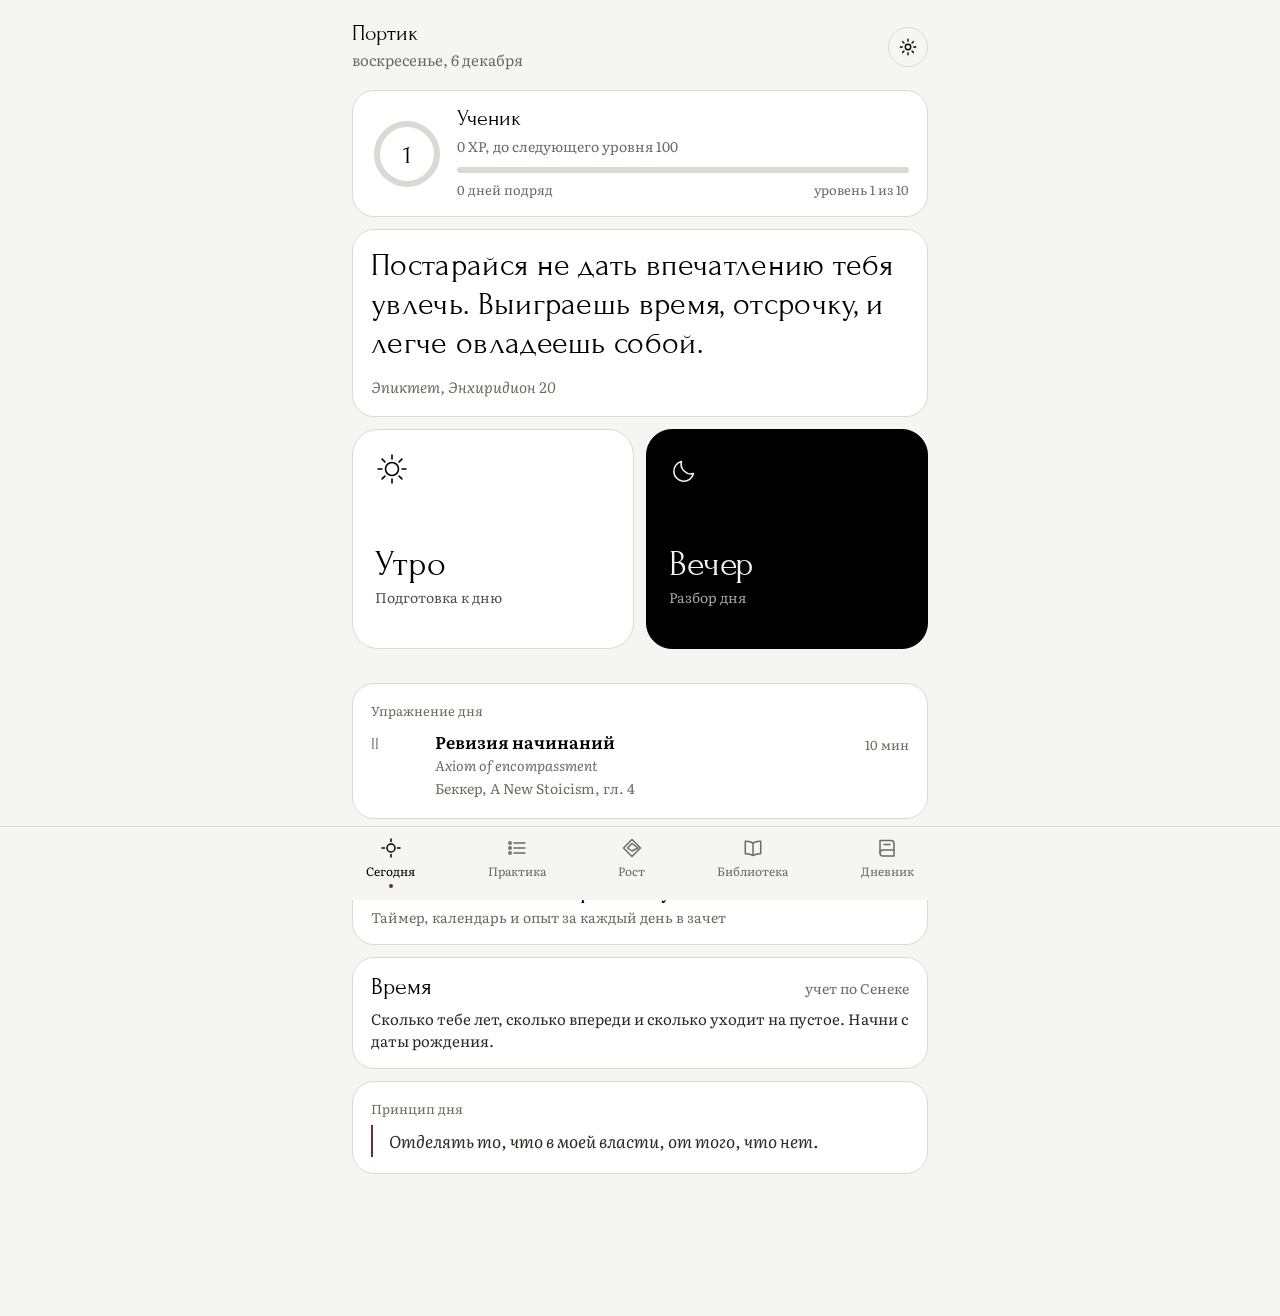
==== commit 6c856dc2: "dsd" ====
--- a/index.html
+++ b/index.html
@@ -197,8 +197,8 @@
 
 /* tab bar */
 .tabbar{position:fixed;left:0;right:0;bottom:0;z-index:20;background:var(--paper);border-top:1px solid var(--rule);padding-bottom:env(safe-area-inset-bottom,0px)}
-.tabbar-inner{max-width:620px;margin:0 auto;display:grid;grid-template-columns:1fr 1fr 1.35fr 1fr 1fr}
-.tab{padding:10px 0 12px;font-size:clamp(10.5px,3.1vw,12px);color:var(--stone);display:flex;flex-direction:column;align-items:center;gap:3px;min-width:0;overflow:hidden}
+.tabbar-inner{max-width:620px;margin:0 auto;display:flex;justify-content:space-between}
+.tab{flex:1 1 auto;padding:10px 3px 12px;font-size:clamp(9.5px,3.05vw,12px);color:var(--stone);display:flex;flex-direction:column;align-items:center;gap:3px;min-width:0;overflow:hidden}
 .tab span{white-space:nowrap;max-width:100%;overflow:hidden;text-overflow:ellipsis}
 .tab svg{width:22px;height:22px}
 .tab[aria-current="page"]{color:var(--ink)}
@@ -305,8 +305,216 @@
 .cut-top label{font-size:16px;color:var(--text)}
 .cut-top b{font-weight:600;color:var(--ink)}
 .cut input{display:block;width:100%;accent-color:var(--ink);height:28px;margin:8px 0 0}
+/* library */
+.lib-actions{display:flex;gap:10px;flex-wrap:wrap;align-items:center;margin-bottom:28px}
+.lib-busy{font-size:15px;color:var(--stone)}
+.continue{display:block;width:100%;text-align:left;background:var(--surface);border:1px solid var(--rule);border-radius:22px;padding:16px 18px;margin-bottom:30px}
+.continue .c-k{display:block;font-size:14px;color:var(--stone)}
+.continue .c-t{display:block;font-family:var(--display);font-size:clamp(23px,6.6vw,28px);color:var(--ink);line-height:1.15;margin-top:4px;overflow-wrap:anywhere}
+.continue .c-a{display:block;font-size:15px;color:var(--stone);margin-top:2px}
+.pbar{display:block;height:5px;border-radius:3px;background:var(--rule);overflow:hidden;margin:12px 0 6px}
+.pbar i{display:block;height:100%;background:var(--ink);border-radius:3px}
+.c-p{font-size:13px;color:var(--stone)}
+.book{display:grid;grid-template-columns:minmax(0,1fr) auto;gap:10px;align-items:center;padding:13px 0;border-top:1px solid var(--rule)}
+.book:last-child{border-bottom:1px solid var(--rule)}
+.book-open{display:block;text-align:left;min-width:0}
+.book-t{display:block;font-weight:600;color:var(--ink);font-size:16px;line-height:1.35;overflow-wrap:anywhere}
+.book-m{display:flex;gap:8px;align-items:center;flex-wrap:wrap;font-size:13px;color:var(--stone);margin-top:3px}
+.tag{display:inline-block;font-size:11px;letter-spacing:.04em;border:1px solid var(--rule);border-radius:6px;padding:0 5px;line-height:1.6;color:var(--text)}
+.book-del{color:var(--stone);font-size:15px;padding:6px 4px;white-space:nowrap}
+/* dictionary sheet */
+.dsearch{width:100%;font:inherit;font-size:16px;color:var(--ink);background:transparent;border:1px solid var(--rule);border-radius:99px;padding:9px 14px;margin:6px 0 12px}
+.dword{border-top:1px solid var(--rule)}
+.dword:last-child{border-bottom:1px solid var(--rule)}
+.dword-head{display:block;width:100%;text-align:left;padding:12px 0}
+.dword-t{font-weight:600;color:var(--ink);font-size:17px;overflow-wrap:anywhere}
+.dword-ph{color:var(--stone);font-size:14px;margin-left:6px}
+.dword-tr{display:block;font-size:16px;color:var(--text);margin-top:1px;overflow-wrap:anywhere}
+.dword-cx{display:block;font-size:14px;font-style:italic;color:var(--stone);margin-top:3px;overflow-wrap:anywhere}
+.dword-body{padding:0 0 14px}
+.dfield{display:block;font-size:14px;color:var(--stone);margin:8px 0 4px}
+.dinput{width:100%;font:inherit;font-size:16px;color:var(--ink);background:transparent;border:1px solid var(--rule);border-radius:12px;padding:8px 12px}
+.drow{display:flex;gap:10px;flex-wrap:wrap;align-items:center;margin-top:10px}
+
+/* reader */
+#reader:empty{display:none}
+.reader{position:fixed;inset:0;z-index:50;background:var(--r-bg);color:var(--r-fg);--r-pad:24px;--r-size:19px;--r-lh:1.65;--r-font:'Literata',Georgia,serif}
+.rt-light{--r-bg:#FBFAF7;--r-fg:#1F1E1B;--r-muted:#6E6C66;--r-line:#E3E1DA;--r-accent:#6E2B3A;--r-sel:rgba(110,43,58,.16);--r-bar:rgba(251,250,247,.95);color-scheme:light}
+.rt-sepia{--r-bg:#F4ECD8;--r-fg:#4A3A28;--r-muted:#7E6A50;--r-line:#E0D2B4;--r-accent:#8A4B2A;--r-sel:rgba(138,75,42,.18);--r-bar:rgba(244,236,216,.95);color-scheme:light}
+.rt-gray{--r-bg:#4A4A4D;--r-fg:#E4E3DF;--r-muted:#B4B3AD;--r-line:#5E5E62;--r-accent:#F0B9C2;--r-sel:rgba(240,185,194,.25);--r-bar:rgba(74,74,77,.95);color-scheme:dark}
+.rt-night{--r-bg:#1B1A18;--r-fg:#CFC8BA;--r-muted:#918B7F;--r-line:#302E2A;--r-accent:#D9A06A;--r-sel:rgba(217,160,106,.22);--r-bar:rgba(27,26,24,.95);color-scheme:dark}
+.rt-black{--r-bg:#000000;--r-fg:#BDBAB2;--r-muted:#86837C;--r-line:#232322;--r-accent:#D9A06A;--r-sel:rgba(217,160,106,.22);--r-bar:rgba(0,0,0,.94);color-scheme:dark}
+.rscroll{position:absolute;inset:0;overflow-y:auto;-webkit-overflow-scrolling:touch;padding:calc(64px + env(safe-area-inset-top,0px)) 0 calc(84px + env(safe-area-inset-bottom,0px))}
+.rtext{max-width:36em;margin:0 auto;padding:0 var(--r-pad);font-family:var(--r-font);font-size:var(--r-size);line-height:var(--r-lh);color:var(--r-fg);overflow-wrap:break-word;-webkit-text-size-adjust:100%}
+.rtext p,.rtext div{margin:0 0 .6em}
+.rtext.justify p,.rtext.justify div{text-align:justify;-webkit-hyphens:auto;hyphens:auto}
+.rtext h2,.rtext h3,.rtext h4{font-family:var(--r-font);font-weight:600;line-height:1.3;margin:1.4em 0 .8em;text-align:left;color:var(--r-fg)}
+.rtext h2{font-size:1.4em}.rtext h3{font-size:1.25em}.rtext h4{font-size:1.1em}
+.rtext em{font-style:italic}.rtext strong{font-weight:600}
+.rtext blockquote{margin:1em 0 1em .6em;padding-left:1em;border-left:2px solid var(--r-line);font-style:italic}
+.rtext ul,.rtext ol{padding-left:1.4em;margin:0 0 .8em}
+.rtext .poem{margin:1em 0 1em 1em}.rtext .poem p,.rtext .v{margin:0;text-align:left}
+.rtext .ta{text-align:right;font-style:italic}
+.rtext hr{border:0;border-top:1px solid var(--r-line);margin:2em auto;width:30%}
+.rtext pre{white-space:pre-wrap;font-size:.85em}
+.rtext sup,.rtext sub{font-size:.7em;line-height:0}
+.rch-k{max-width:36em;margin:0 auto 6px;padding:0 var(--r-pad);font-size:14px;color:var(--r-muted);font-family:var(--body)}
+.rch-title{max-width:36em;margin:0 auto 1.2em;padding:0 var(--r-pad);font-family:var(--display);font-size:clamp(26px,7.4vw,34px);line-height:1.15;color:var(--r-fg);-webkit-hyphens:auto;hyphens:auto;overflow-wrap:break-word}
+.rchnav{max-width:36em;margin:2.4em auto 0;padding:0 var(--r-pad);display:flex;flex-direction:column;gap:10px;font-family:var(--body)}
+.rchnav button{display:block;width:100%;text-align:left;border:1px solid var(--r-line);border-radius:16px;padding:12px 16px;color:var(--r-fg);font-size:16px}
+.rchnav button small{display:block;font-size:13px;color:var(--r-muted)}
+.rbar{position:absolute;left:0;right:0;z-index:2;background:var(--r-bar);-webkit-backdrop-filter:blur(10px);backdrop-filter:blur(10px);font-family:var(--body);transition:transform .22s ease,opacity .22s ease}
+.rtop{top:0;padding:calc(8px + env(safe-area-inset-top,0px)) 12px 8px;border-bottom:1px solid var(--r-line);display:flex;align-items:center;gap:6px}
+.rbottom{bottom:0;padding:8px 18px calc(10px + env(safe-area-inset-bottom,0px));border-top:1px solid var(--r-line)}
+.reader.bars-off .rtop{transform:translateY(-100%);opacity:0;pointer-events:none}
+.reader.bars-off .rbottom{transform:translateY(100%);opacity:0;pointer-events:none}
+.rbtn{color:var(--r-fg);font-size:15px;padding:8px 8px;border-radius:10px;white-space:nowrap;flex:none}
+.rbtn svg{width:22px;height:22px;display:block}
+.rtitle{flex:1;min-width:0;text-align:center;font-size:14px;color:var(--r-muted);white-space:nowrap;overflow:hidden;text-overflow:ellipsis}
+.rinfo{display:flex;justify-content:space-between;gap:12px;font-size:13px;color:var(--r-muted)}
+.rinfo span:first-child{min-width:0;white-space:nowrap;overflow:hidden;text-overflow:ellipsis}
+.rinfo span:last-child{flex:none}
+.rprog{height:3px;border-radius:2px;background:var(--r-line);margin-top:7px;overflow:hidden}
+.rprog i{display:block;height:100%;background:var(--r-fg);opacity:.7}
+.rshade{position:absolute;inset:0;z-index:3;background:rgba(0,0,0,.18)}
+.rpanel{position:absolute;left:0;right:0;bottom:0;z-index:4;max-height:78%;overflow-y:auto;background:var(--r-bg);color:var(--r-fg);border-top:1px solid var(--r-line);border-radius:22px 22px 0 0;box-shadow:0 -10px 30px rgba(0,0,0,.18);padding:16px 20px calc(20px + env(safe-area-inset-bottom,0px));font-family:var(--body);animation:rise .22s ease}
+.rpanel-in{max-width:560px;margin:0 auto}
+.rp-head{display:flex;justify-content:space-between;align-items:flex-start;gap:12px;margin-bottom:8px}
+.rp-title{font-family:var(--display);font-size:clamp(25px,7vw,30px);line-height:1.15;overflow-wrap:anywhere}
+.rp-x{color:var(--r-muted);font-size:22px;line-height:1;padding:4px 6px;flex:none}
+.rp-ph{font-size:15px;color:var(--r-muted)}
+.rp-k{font-size:13px;color:var(--r-muted);margin:14px 0 5px}
+.rp-def{font-size:15px;line-height:1.5;margin:4px 0}
+.rp-def i{color:var(--r-muted)}
+.rp-cx{font-size:15px;font-style:italic;color:var(--r-muted);line-height:1.5;overflow-wrap:anywhere}
+.rp-in{width:100%;font:inherit;font-size:16px;color:var(--r-fg);background:transparent;border:1px solid var(--r-line);border-radius:12px;padding:9px 12px}
+.rp-row{display:flex;gap:8px;flex-wrap:wrap;align-items:center;margin-top:14px}
+.rp-btn{border-radius:99px;padding:10px 18px;font-size:15px;border:1px solid var(--r-line);color:var(--r-fg)}
+.rp-btn.main{background:var(--r-fg);color:var(--r-bg);border-color:var(--r-fg)}
+.rp-link{font-size:14px;color:var(--r-accent);text-decoration:underline;text-underline-offset:3px;padding:4px 2px}
+.rp-swatches{display:grid;grid-template-columns:repeat(3,1fr);gap:8px}
+.rp-sw{border:1.5px solid var(--r-line);border-radius:14px;padding:10px 6px;font-size:14px;text-align:center;line-height:1.25}
+.rp-sw b{display:block;font-family:'Literata',Georgia,serif;font-size:19px;font-weight:400}
+.rp-sw[aria-pressed="true"]{border-color:var(--r-accent);box-shadow:0 0 0 1px var(--r-accent) inset}
+.rp-seg{display:flex;border:1px solid var(--r-line);border-radius:99px;padding:3px;gap:2px}
+.rp-seg button{flex:1;padding:6px 6px;border-radius:99px;font-size:14px;color:var(--r-muted);white-space:nowrap}
+.rp-seg button[aria-pressed="true"]{background:var(--r-fg);color:var(--r-bg)}
+.rp-step{display:flex;align-items:center;gap:10px}
+.rp-step button{min-width:44px;height:38px;border:1px solid var(--r-line);border-radius:99px;color:var(--r-fg);font-size:16px}
+.rp-step output{min-width:48px;text-align:center;font-size:16px}
+.rp-toc button{display:block;width:100%;text-align:left;padding:10px 0;border-top:1px solid var(--r-line);font-size:15px;color:var(--r-fg);overflow-wrap:anywhere}
+.rp-toc button[aria-current="true"]{font-weight:600;color:var(--r-accent)}
+.rsel{position:absolute;left:50%;transform:translateX(-50%);bottom:calc(76px + env(safe-area-inset-bottom,0px));z-index:3;max-width:calc(100% - 32px);background:var(--r-fg);color:var(--r-bg);border-radius:99px;padding:10px 18px;font-size:15px;font-family:var(--body);white-space:nowrap;overflow:hidden;text-overflow:ellipsis;box-shadow:0 6px 20px rgba(0,0,0,.2)}
+.reader.split .rpane{position:absolute;left:0;right:0}
+.reader.split .rpane.p-top{top:0;height:50%;padding-bottom:18px;border-bottom:1px solid var(--r-line)}
+.reader.split .rpane.p-bottom{top:50%;height:50%;padding-top:14px}
+.reader.split .rpane .rch-title{font-size:clamp(20px,5.6vw,26px)}
+.rbtn[aria-pressed="true"]{color:var(--r-accent)}
+::highlight(rword){background-color:var(--r-sel)}
+::highlight(rsaved){text-decoration:underline dotted;text-decoration-color:var(--r-accent);text-decoration-thickness:1.5px;text-underline-offset:3px}
+
+/* v3 ui refresh */
+.page-head h1{font-size:clamp(30px,8.6vw,36px)}
+.page-head{margin:4px 0 18px}
+.segbar{display:flex;border:1px solid var(--rule);border-radius:99px;padding:3px;gap:2px;margin:14px 0 22px}
+.segbar button{flex:1;padding:8px 6px;border-radius:99px;font-size:15px;color:var(--stone);white-space:nowrap;overflow:hidden;text-overflow:ellipsis;min-width:0}
+.segbar button[aria-pressed="true"]{background:var(--ink);color:var(--paper)}
+.card{background:var(--surface);border:1px solid var(--rule);border-radius:22px;padding:16px 18px;margin-bottom:12px}
+.card.tap{display:block;width:100%;text-align:left}
+.card-k{display:block;font-size:13px;color:var(--stone);margin-bottom:6px}
+.card-t{display:block;font-family:var(--display);font-size:clamp(22px,6.2vw,26px);line-height:1.15;color:var(--ink)}
+.card-s{display:block;font-size:14px;color:var(--stone);margin-top:4px;line-height:1.4}
+.grid2{display:grid;grid-template-columns:1fr 1fr;gap:12px;margin-bottom:12px}
+.grid2 .card{margin-bottom:0}
+.home-top{display:flex;justify-content:space-between;align-items:center;gap:12px;margin-bottom:18px}
+.home-top .date{margin-top:2px}
+.iconbtn{display:inline-flex;align-items:center;justify-content:center;width:40px;height:40px;border:1px solid var(--rule);border-radius:50%;color:var(--ink)}
+.iconbtn svg{width:20px;height:20px}
+.card .row:first-child,.card .card-k + .row{border-top:0;padding-top:4px}
+.card .row:last-child{border-bottom:0;padding-bottom:4px}
+.card .inscription{margin:0}
+.card .inscription p{font-size:clamp(24px,6.6vw,32px)}
+.card .inscription cite{margin-top:12px}
+.card .rituals{margin-bottom:0}
+.card .principle{margin:0}
+.card .timecard{border:0;padding:0;margin:0;background:transparent}
+.lvl{display:grid;grid-template-columns:72px minmax(0,1fr);gap:14px;align-items:center}
+.ring{width:72px;height:72px;display:block}
+.ring .bg{fill:none;stroke:var(--rule);stroke-width:6}
+.ring .fg{fill:none;stroke:var(--accent);stroke-width:6;stroke-linecap:round;transition:stroke-dashoffset .4s ease}
+.ring text{font-family:var(--display);font-size:26px;fill:var(--ink)}
+.lvl-name{font-family:var(--display);font-size:clamp(19px,5.6vw,22px);color:var(--ink);line-height:1.1;overflow-wrap:break-word;-webkit-hyphens:auto;hyphens:auto}
+.lvl-sub{font-size:14px;color:var(--stone);margin-top:3px}
+.xpbar{display:block;height:6px;border-radius:3px;background:var(--rule);overflow:hidden;margin-top:10px}
+.xpbar i{display:block;height:100%;background:var(--accent);border-radius:3px}
+.lvl-foot{display:flex;justify-content:space-between;gap:10px;font-size:13px;color:var(--stone);margin-top:6px}
+.wordcard-t{display:block;font-family:var(--display);font-size:28px;color:var(--ink);line-height:1.1;margin-top:2px}
+.wordcard-a{display:block;font-size:16px;margin-top:6px;color:var(--text)}
+.hidden-ans{color:var(--stone);font-style:italic}
+/* experiments */
+.exp{background:var(--surface);border:1px solid var(--rule);border-radius:22px;padding:14px 16px;margin-bottom:12px}
+.exp-head{display:flex;justify-content:space-between;align-items:flex-start;gap:10px}
+.exp-title{display:block;text-align:left;font-weight:600;color:var(--ink);font-size:17px;line-height:1.3;overflow-wrap:anywhere}
+.exp-type{display:inline-block;font-size:11px;letter-spacing:.04em;border-radius:6px;padding:1px 6px;line-height:1.6;margin-top:4px}
+.exp-type.avoid{background:var(--accent-soft);color:var(--accent)}
+.exp-type.do{background:var(--rule);color:var(--text)}
+.exp-timer{font-family:var(--display);font-size:clamp(24px,6.8vw,30px);color:var(--ink);line-height:1.1;margin:10px 0 2px;font-variant-numeric:tabular-nums}
+.exp-sub{font-size:14px;color:var(--stone)}
+.exp-bar{display:block;height:5px;border-radius:3px;background:var(--rule);overflow:hidden;margin:10px 0 12px}
+.exp-bar i{display:block;height:100%;border-radius:3px;background:var(--ink)}
+.exp-actions{display:flex;gap:8px;flex-wrap:wrap}
+.exp-actions .btn{padding:9px 16px;font-size:15px}
+.exp-done{font-size:14px;color:var(--stone)}
+.exp-done b{color:var(--ink);font-weight:600}
+.heat{display:grid;grid-auto-flow:column;grid-template-rows:repeat(7,10px);gap:3px;margin:12px 0 6px;overflow-x:auto}
+.heat i{display:block;width:10px;height:10px;border-radius:2px;background:var(--rule)}
+.heat i.ok{background:var(--v-justice)}
+.heat i.fail{background:var(--accent)}
+.heat i.today{box-shadow:0 0 0 1.5px var(--ink) inset}
+.heat-legend{display:flex;gap:14px;font-size:12px;color:var(--stone);margin-bottom:12px}
+.heat-legend i{display:inline-block;width:10px;height:10px;border-radius:2px;vertical-align:middle;margin-right:5px}
+.stat4{display:grid;grid-template-columns:repeat(auto-fit,minmax(70px,1fr));gap:10px;margin:8px 0 14px}
+.stat4 div{border-top:1px solid var(--rule);padding-top:8px}
+.stat4 b{display:block;font-family:var(--display);font-weight:400;font-size:24px;color:var(--ink);line-height:1.1}
+.stat4 span{display:block;font-size:12.5px;color:var(--stone);line-height:1.3;margin-top:2px}
+.presets{display:flex;flex-wrap:wrap;gap:8px;margin:6px 0 14px}
+.bars-svg{width:100%;height:auto;display:block;margin:6px 0 4px}
+.bars-svg .bar{fill:var(--ink);opacity:.8}
+.bars-svg .bar.exp{fill:var(--v-justice)}
+.bars-svg .lab{font-size:10px;fill:var(--stone);font-family:var(--body)}
+.bars-svg .val{font-size:10px;fill:var(--stone);font-family:var(--body)}
+.bars-svg .axis{stroke:var(--rule)}
+/* progress / badges */
+.badges{display:grid;grid-template-columns:repeat(auto-fill,minmax(104px,1fr));gap:10px;margin:8px 0 20px}
+.badge{border:1px solid var(--rule);border-radius:18px;padding:12px 10px;text-align:center;background:var(--surface)}
+.badge .bi{font-family:var(--display);font-size:24px;color:var(--ink);line-height:1}
+.badge .bn{display:block;font-size:13px;color:var(--ink);margin-top:6px;line-height:1.25;overflow-wrap:break-word;-webkit-hyphens:auto;hyphens:auto}
+.badge .bd{display:block;font-size:11.5px;color:var(--stone);margin-top:3px;line-height:1.3}
+.badge.locked{opacity:.45}
+.xp-list{margin:0 0 20px;padding:0;list-style:none}
+.xp-list li{display:flex;justify-content:space-between;gap:10px;padding:8px 0;border-top:1px solid var(--rule);font-size:15px}
+.xp-list li:last-child{border-bottom:1px solid var(--rule)}
+.xp-list li b{font-weight:600;color:var(--ink);white-space:nowrap}
+/* home config */
+.hrow{display:grid;grid-template-columns:1fr auto auto auto;gap:6px;align-items:center;padding:8px 0;border-top:1px solid var(--rule)}
+.hrow:last-child{border-bottom:1px solid var(--rule)}
+.hrow .hn{font-size:16px}
+.hrow .hn.off{color:var(--stone)}
+.hrow button{min-width:36px;height:34px;border:1px solid var(--rule);border-radius:99px;font-size:14px;color:var(--ink)}
+.hrow button[aria-pressed="true"]{background:var(--ink);color:var(--paper)}
+.wlink{display:block;width:100%;text-align:left;padding:12px 0;border-top:1px solid var(--rule);font-size:16px;color:var(--ink)}
+.wlink small{display:block;font-size:13px;color:var(--stone);margin-top:2px}
+.wlink:last-child{border-bottom:1px solid var(--rule)}
+.field-col{margin:10px 0}
+.field-col label{display:block;font-size:14px;color:var(--stone);margin-bottom:6px}
+.field-col input,.field-col textarea{width:100%;font:inherit;font-size:16px;color:var(--ink);background:transparent;border:1px solid var(--rule);border-radius:12px;padding:9px 12px}
+.tiny-seg{display:inline-flex;border:1px solid var(--rule);border-radius:99px;padding:3px;gap:2px}
+.tiny-seg button{padding:6px 14px;border-radius:99px;font-size:14px;color:var(--stone)}
+.tiny-seg button[aria-pressed="true"]{background:var(--ink);color:var(--paper)}
+
 .tx-wisdom{color:var(--v-wisdom)} .tx-courage{color:var(--v-courage)} .tx-justice{color:var(--v-justice)} .tx-temperance{color:var(--v-temperance)}
-.toast{position:fixed;left:50%;bottom:calc(84px + env(safe-area-inset-bottom,0px));transform:translateX(-50%);z-index:60;background:var(--ink);color:var(--paper);padding:10px 18px;border-radius:99px;font-size:15px;max-width:calc(100% - 40px);text-align:center;animation:rise .2s ease}
+.toast{position:fixed;left:50%;bottom:calc(84px + env(safe-area-inset-bottom,0px));transform:translateX(-50%);z-index:60;background:var(--ink);color:var(--paper);padding:10px 18px;border-radius:16px;font-size:15px;line-height:1.4;max-width:min(420px,calc(100% - 40px));width:max-content;text-align:center;animation:toastin .2s ease}
+@keyframes toastin{from{opacity:0;transform:translate(-50%,12px)}to{opacity:1;transform:translate(-50%,0)}}
 .sr{position:absolute!important;width:1px;height:1px;padding:0;margin:-1px;overflow:hidden;clip:rect(0 0 0 0);clip-path:inset(50%);white-space:nowrap;border:0}
 @media (min-width:560px){
   .ritual{min-height:220px;padding:22px}
@@ -321,6 +529,7 @@
 <div id="main" class="app"></div>
 <nav class="tabbar" aria-label="Разделы"><div class="tabbar-inner" id="tabs"></div></nav>
 <div id="sheet"></div>
+<div id="reader"></div>
 <div id="toast" role="status" aria-live="polite"></div>
 <script>
 (function(){
@@ -702,7 +911,9 @@
   list:'<svg viewBox="0 0 22 22" fill="none" stroke="currentColor" stroke-width="1.5" aria-hidden="true"><path d="M8 6h11M8 11h11M8 16h11" stroke-linecap="round"/><circle cx="4" cy="6" r="1.2"/><circle cx="4" cy="11" r="1.2"/><circle cx="4" cy="16" r="1.2"/></svg>',
   radar:'<svg viewBox="0 0 22 22" fill="none" stroke="currentColor" stroke-width="1.5" aria-hidden="true"><path d="M11 2.5 19.5 11 11 19.5 2.5 11Z" stroke-linejoin="round"/><path d="M11 6.5 17 11l-6 3-4.5-3Z" stroke-linejoin="round"/></svg>',
   book:'<svg viewBox="0 0 22 22" fill="none" stroke="currentColor" stroke-width="1.5" aria-hidden="true"><path d="M4 3.5h11a3 3 0 0 1 3 3V19H7a3 3 0 0 1-3-3Z" stroke-linejoin="round"/><path d="M4 16a3 3 0 0 1 3-3h11M8 7.5h6" stroke-linecap="round"/></svg>',
-  dot:'<svg viewBox="0 0 22 22" fill="none" stroke="currentColor" stroke-width="1.5" aria-hidden="true"><circle cx="11" cy="11" r="5"/></svg>'
+  dot:'<svg viewBox="0 0 22 22" fill="none" stroke="currentColor" stroke-width="1.5" aria-hidden="true"><circle cx="11" cy="11" r="5"/></svg>',
+  openbook:'<svg viewBox="0 0 22 22" fill="none" stroke="currentColor" stroke-width="1.5" aria-hidden="true"><path d="M11 6.2C9 4.7 6.5 4.1 3.3 4.3v12.4c3.2-.2 5.7.4 7.7 1.9 2-1.5 4.5-2.1 7.7-1.9V4.3c-3.2-.2-5.7.4-7.7 1.9Z" stroke-linejoin="round"/><path d="M11 6.2v12.4"/></svg>',
+  gear:'<svg viewBox="0 0 22 22" fill="none" stroke="currentColor" stroke-width="1.5" aria-hidden="true"><circle cx="11" cy="11" r="3"/><path d="M11 2.5v2.2M11 17.3v2.2M2.5 11h2.2M17.3 11h2.2M5 5l1.6 1.6M15.4 15.4 17 17M5 17l1.6-1.6M15.4 6.6 17 5" stroke-linecap="round"/></svg>'
 };
 
 /* ---------- state ---------- */
@@ -723,18 +934,33 @@
   vWindow: 30,
   vMode: 'virtues',
   time: loadTime(),
-  timeDirty: false
+  timeDirty: false,
+  books: lsGet('portik.v1.books', []),
+  dict: lsGet('portik.v1.dict', []),
+  rprefs: Object.assign({ theme:'auto', size:19, lh:1.65, margin:'m', font:'serif', justify:false }, lsGet('portik.v1.reader', {})),
+  reader: null,
+  readBusy: false,
+  readBusyText: '',
+  confirmBook: null,
+  pairA: '',
+  pairB: '',
+  exps: lsGet('portik.v1.exps', []),
+  home: lsGet('portik.v1.home', null),
+  sub: Object.assign({ practice:'ex', growth:'virtue', library:'teaching' }, lsGet('portik.v1.sub', {})),
+  dictView: { q:'', open:null, confirmDel:null },
+  wordShown: false,
+  wordSeed: 0
 };
 const TABS = [
   {id:'today', label:'Сегодня', icon:'today'},
-  {id:'practice', label:'Практика', icon:'list'},
-  {id:'virtue', label:'Добродетель', icon:'radar'},
-  {id:'teaching', label:'Учение', icon:'col'},
+  {id:'practice', label:'Практика', icon:'list', segs:[['ex','Упражнения'],['exp','Эксперименты']]},
+  {id:'growth', label:'Рост', icon:'radar', segs:[['virtue','Добродетель'],['progress','Уровень']]},
+  {id:'library', label:'Библиотека', icon:'openbook', segs:[['teaching','Учение'],['books','Книги'],['dict','Словарь']]},
   {id:'journal', label:'Дневник', icon:'book'}
 ];
 const hash = (location.hash || '').slice(1);
-if (hash === 'citadel') state.tab = 'teaching';
-else if (TABS.some(t => t.id === hash)) state.tab = hash;
+const HASH_MAP = { today:['today',''], practice:['practice','ex'], exp:['practice','exp'], growth:['growth',''], virtue:['growth','virtue'], progress:['growth','progress'], library:['library',''], teaching:['library','teaching'], citadel:['library','teaching'], read:['library','books'], books:['library','books'], dict:['library','dict'], journal:['journal',''], morning:['today',''], evening:['today',''] };
+if (HASH_MAP[hash]){ state.tab = HASH_MAP[hash][0]; if (HASH_MAP[hash][1]) state.sub[state.tab] = HASH_MAP[hash][1]; }
 
 /* ---------- storage ---------- */
 const store = {
@@ -1101,6 +1327,1131 @@
   return s + '</svg>';
 }
 
+/* ---------- reader: storage ---------- */
+const LS_BOOKS = 'portik.v1.books', LS_DICT = 'portik.v1.dict', LS_RPREFS = 'portik.v1.reader';
+const RPREFS_DEFAULT = { theme:'auto', size:19, lh:1.65, margin:'m', font:'serif', justify:true };
+const R_THEMES = [['auto','Авто'],['light','Светлая'],['sepia','Сепия'],['gray','Серая'],['night','Ночь'],['black','Черная']];
+const R_FONTS = { serif:"'Literata', Georgia, serif", georgia:"Georgia, 'Times New Roman', serif", sans:"-apple-system, system-ui, 'Segoe UI', Roboto, sans-serif" };
+const R_PAD = { s:14, m:24, l:38 };
+const IDB = {
+  db: null,
+  open(){
+    if (this.db) return Promise.resolve(this.db);
+    return new Promise((res, rej) => {
+      const r = indexedDB.open('portik-reader', 1);
+      r.onupgradeneeded = () => { const d = r.result; if (!d.objectStoreNames.contains('books')) d.createObjectStore('books', { keyPath:'id' }); };
+      r.onsuccess = () => { this.db = r.result; res(this.db); };
+      r.onerror = () => rej(r.error);
+    });
+  },
+  async run(mode, fn){
+    const d = await this.open();
+    return new Promise((res, rej) => {
+      const t = d.transaction('books', mode); let out;
+      const req = fn(t.objectStore('books'));
+      if (req) req.onsuccess = () => { out = req.result; };
+      t.oncomplete = () => res(out); t.onerror = () => rej(t.error); t.onabort = () => rej(t.error);
+    });
+  },
+  put(b){ return this.run('readwrite', st => st.put(b)); },
+  get(id){ return this.run('readonly', st => st.get(id)); },
+  del(id){ return this.run('readwrite', st => st.delete(id)); }
+};
+function saveBooks(){ lsSet(LS_BOOKS, state.books); }
+function saveDict(){ lsSet(LS_DICT, state.dict); }
+function saveRPrefs(){ lsSet(LS_RPREFS, state.rprefs); }
+
+/* ---------- reader: parsing ---------- */
+async function unzip(buf){
+  const dv = new DataView(buf.buffer, buf.byteOffset, buf.byteLength);
+  let eocd = -1;
+  for (let i = buf.length - 22; i >= Math.max(0, buf.length - 65557); i--){ if (dv.getUint32(i, true) === 0x06054b50){ eocd = i; break; } }
+  if (eocd < 0) throw new Error('zip');
+  const count = dv.getUint16(eocd + 10, true);
+  let off = dv.getUint32(eocd + 16, true);
+  const entries = {}; const dec = new TextDecoder();
+  for (let i = 0; i < count; i++){
+    if (dv.getUint32(off, true) !== 0x02014b50) break;
+    const method = dv.getUint16(off + 10, true), csize = dv.getUint32(off + 20, true);
+    const nlen = dv.getUint16(off + 28, true), xlen = dv.getUint16(off + 30, true), clen = dv.getUint16(off + 32, true);
+    const lho = dv.getUint32(off + 42, true);
+    entries[dec.decode(buf.subarray(off + 46, off + 46 + nlen))] = { method, csize, lho };
+    off += 46 + nlen + xlen + clen;
+  }
+  async function read(name){
+    const e = entries[name]; if (!e) return null;
+    const ln = dv.getUint16(e.lho + 26, true), lx = dv.getUint16(e.lho + 28, true);
+    const start = e.lho + 30 + ln + lx, data = buf.subarray(start, start + e.csize);
+    if (e.method === 0) return data;
+    if (e.method === 8){
+      if (typeof DecompressionStream !== 'function') throw new Error('old-browser');
+      const stream = new Blob([data]).stream().pipeThrough(new DecompressionStream('deflate-raw'));
+      return new Uint8Array(await new Response(stream).arrayBuffer());
+    }
+    throw new Error('zip-method');
+  }
+  return { names: Object.keys(entries), read };
+}
+function decodeText(buf){
+  let b = buf;
+  if (b[0] === 0xEF && b[1] === 0xBB && b[2] === 0xBF) b = b.subarray(3);
+  try { return new TextDecoder('utf-8', { fatal:true }).decode(b); } catch(e){}
+  try { return new TextDecoder('windows-1251').decode(b); } catch(e){ return new TextDecoder().decode(b); }
+}
+function decodeXml(buf){
+  const head = new TextDecoder('latin1').decode(buf.subarray(0, 200));
+  const m = /encoding=["']([\w-]+)["']/i.exec(head);
+  if (m && !/utf-?8/i.test(m[1])){ try { return new TextDecoder(m[1].toLowerCase()).decode(buf); } catch(e){} }
+  return decodeText(buf);
+}
+function resolvePath(base, href){
+  const clean = decodeURIComponent((href || '').split('#')[0]);
+  const parts = (clean.startsWith('/') ? clean.slice(1) : base + clean).split('/');
+  const out = [];
+  parts.forEach(p => { if (p === '..') out.pop(); else if (p && p !== '.') out.push(p); });
+  return out.join('/');
+}
+const SKIP_TAGS = new Set(['script','style','head','title','img','image','svg','iframe','object','embed','audio','video','canvas','nav','form','input','button','select','textarea','math','noscript','meta','link']);
+function cleanHtml(node){
+  let out = '';
+  for (const c of node.childNodes){
+    if (c.nodeType === 3){ out += esc(c.nodeValue); continue; }
+    if (c.nodeType !== 1) continue;
+    const n = (c.localName || '').toLowerCase();
+    if (SKIP_TAGS.has(n)) continue;
+    const inner = cleanHtml(c);
+    switch (n){
+      case 'p': out += '<p>' + inner + '</p>'; break;
+      case 'div': case 'section': case 'article': case 'tr': case 'aside': case 'header': case 'footer': case 'figure': case 'figcaption': case 'dl': case 'dd': case 'dt':
+        out += inner.trim() ? '<div>' + inner + '</div>' : ''; break;
+      case 'h1': case 'h2': out += '<h2>' + inner + '</h2>'; break;
+      case 'h3': out += '<h3>' + inner + '</h3>'; break;
+      case 'h4': case 'h5': case 'h6': out += '<h4>' + inner + '</h4>'; break;
+      case 'em': case 'i': case 'cite': case 'dfn': out += '<em>' + inner + '</em>'; break;
+      case 'strong': case 'b': out += '<strong>' + inner + '</strong>'; break;
+      case 'br': out += '<br>'; break;
+      case 'hr': out += '<hr>'; break;
+      case 'blockquote': out += '<blockquote>' + inner + '</blockquote>'; break;
+      case 'ul': case 'ol': out += '<' + n + '>' + inner + '</' + n + '>'; break;
+      case 'li': out += '<li>' + inner + '</li>'; break;
+      case 'sup': case 'sub': out += '<' + n + '>' + inner + '</' + n + '>'; break;
+      case 'pre': out += '<pre>' + inner + '</pre>'; break;
+      case 'td': case 'th': out += inner + ' '; break;
+      default: out += inner;
+    }
+  }
+  return out;
+}
+const plainLen = html => html.replace(/<[^>]+>/g, '').replace(/&[a-z#0-9]+;/gi, ' ').replace(/\s+/g, ' ').trim().length;
+function firstHeading(html){ const m = /<h[234]>([\s\S]*?)<\/h[234]>/.exec(html); return m ? m[1].replace(/<[^>]+>/g, '').replace(/&amp;/g, '&').replace(/\s+/g, ' ').trim().slice(0, 120) : ''; }
+function detectLang(chapters){
+  const sample = chapters.slice(0, 4).map(c => c.html).join(' ').replace(/<[^>]+>/g, ' ').slice(0, 30000);
+  const cyr = (sample.match(/[а-яё]/gi) || []).length, lat = (sample.match(/[a-z]/gi) || []).length;
+  return cyr > lat ? 'ru' : 'en';
+}
+function normLang(meta, chapters){
+  const m = (meta || '').toLowerCase();
+  if (m.startsWith('ru')) return 'ru';
+  if (m.startsWith('en')) return 'en';
+  return detectLang(chapters);
+}
+async function parseEpub(buf, fname){
+  const z = await unzip(buf);
+  if (z.names.some(n => /META-INF\/encryption\.xml$/i.test(n))) throw new Error('drm');
+  const textOf = async n => { const d = await z.read(n); return d ? decodeText(d) : null; };
+  const xml = s => new DOMParser().parseFromString(s, 'application/xml');
+  const cont = await textOf('META-INF/container.xml');
+  let opfPath = '';
+  if (cont){ const rf = xml(cont).getElementsByTagNameNS('*', 'rootfile')[0]; if (rf) opfPath = rf.getAttribute('full-path') || ''; }
+  if (!opfPath) opfPath = z.names.find(n => n.toLowerCase().endsWith('.opf')) || '';
+  const opfText = opfPath ? await textOf(opfPath) : null;
+  if (!opfText) throw new Error('epub');
+  const opf = xml(opfText);
+  const base = opfPath.includes('/') ? opfPath.slice(0, opfPath.lastIndexOf('/') + 1) : '';
+  const meta = tag => { const el = opf.getElementsByTagNameNS('*', tag)[0]; return el ? el.textContent.replace(/\s+/g, ' ').trim() : ''; };
+  const manifest = {};
+  for (const it of opf.getElementsByTagNameNS('*', 'item')) manifest[it.getAttribute('id')] = { href: it.getAttribute('href'), type: it.getAttribute('media-type') || '', props: it.getAttribute('properties') || '' };
+  /* table of contents: EPUB3 nav or EPUB2 ncx */
+  const toc = {};
+  try {
+    const navItem = Object.values(manifest).find(m => /\bnav\b/.test(m.props));
+    const ncxItem = Object.values(manifest).find(m => /ncx/.test(m.type));
+    if (navItem){
+      const np = resolvePath(base, navItem.href), nb = np.includes('/') ? np.slice(0, np.lastIndexOf('/') + 1) : '';
+      const t = await textOf(np);
+      if (t){ const d = new DOMParser().parseFromString(t, 'text/html'); d.querySelectorAll('nav a[href]').forEach(a => { const k = resolvePath(nb, a.getAttribute('href')); if (!toc[k]) toc[k] = a.textContent.replace(/\s+/g, ' ').trim(); }); }
+    } else if (ncxItem){
+      const np = resolvePath(base, ncxItem.href), nb = np.includes('/') ? np.slice(0, np.lastIndexOf('/') + 1) : '';
+      const t = await textOf(np);
+      if (t){ const d = xml(t); for (const pt of d.getElementsByTagNameNS('*', 'navPoint')){ const lab = pt.getElementsByTagNameNS('*', 'text')[0], ct = pt.getElementsByTagNameNS('*', 'content')[0]; if (lab && ct){ const k = resolvePath(nb, ct.getAttribute('src')); if (!toc[k]) toc[k] = lab.textContent.replace(/\s+/g, ' ').trim(); } } }
+    }
+  } catch(e){}
+  const chapters = [];
+  for (const ref of opf.getElementsByTagNameNS('*', 'itemref')){
+    const it = manifest[ref.getAttribute('idref')];
+    if (!it || !/html|xml/.test(it.type)) continue;
+    const path = resolvePath(base, it.href);
+    const src = await textOf(path);
+    if (!src) continue;
+    let doc = new DOMParser().parseFromString(src, 'application/xhtml+xml');
+    if (doc.getElementsByTagName('parsererror').length) doc = new DOMParser().parseFromString(src, 'text/html');
+    const body = doc.body || doc.getElementsByTagName('body')[0];
+    if (!body) continue;
+    const html = cleanHtml(body);
+    if (plainLen(html) < 3) continue;
+    chapters.push({ title: toc[path] || firstHeading(html) || ('Глава ' + (chapters.length + 1)), html });
+  }
+  if (!chapters.length) throw new Error('empty');
+  return { title: meta('title') || fname.replace(/\.[^.]+$/, ''), author: meta('creator'), lang: normLang(meta('language'), chapters), format:'EPUB', chapters };
+}
+function fb2Html(node){
+  let out = '';
+  for (const c of node.childNodes){
+    if (c.nodeType === 3){ out += esc(c.nodeValue); continue; }
+    if (c.nodeType !== 1) continue;
+    const n = c.localName;
+    switch (n){
+      case 'p': out += '<p>' + fb2Html(c) + '</p>'; break;
+      case 'v': out += '<p class="v">' + fb2Html(c) + '</p>'; break;
+      case 'title': out += '<h3>' + esc(c.textContent.replace(/\s+/g, ' ').trim()) + '</h3>'; break;
+      case 'subtitle': out += '<h4>' + fb2Html(c) + '</h4>'; break;
+      case 'emphasis': out += '<em>' + fb2Html(c) + '</em>'; break;
+      case 'strong': out += '<strong>' + fb2Html(c) + '</strong>'; break;
+      case 'empty-line': out += '<br>'; break;
+      case 'epigraph': case 'cite': out += '<blockquote>' + fb2Html(c) + '</blockquote>'; break;
+      case 'text-author': out += '<p class="ta">' + fb2Html(c) + '</p>'; break;
+      case 'poem': case 'stanza': out += '<div class="poem">' + fb2Html(c) + '</div>'; break;
+      case 'a': out += (c.getAttribute('type') === 'note' ? '<sup>' + esc(c.textContent.trim()) + '</sup>' : fb2Html(c)); break;
+      case 'sup': case 'sub': out += '<' + n + '>' + fb2Html(c) + '</' + n + '>'; break;
+      case 'image': case 'binary': break;
+      default: out += fb2Html(c);
+    }
+  }
+  return out;
+}
+function parseFb2(text, fname){
+  const doc = new DOMParser().parseFromString(text, 'application/xml');
+  if (doc.getElementsByTagName('parsererror').length) throw new Error('fb2');
+  const q = (root, tag) => root ? root.getElementsByTagNameNS('*', tag)[0] : null;
+  const ti = q(doc, 'title-info');
+  const title = q(ti, 'book-title') ? q(ti, 'book-title').textContent.trim() : fname.replace(/\.fb2(\.zip)?$/i, '');
+  const au = q(ti, 'author');
+  const author = au ? ['first-name','middle-name','last-name'].map(t => q(au, t) ? q(au, t).textContent.trim() : '').filter(Boolean).join(' ') : '';
+  const lang = q(ti, 'lang') ? q(ti, 'lang').textContent.trim() : '';
+  const chapters = [];
+  const kids = (el, name) => [...el.children].filter(c => c.localName === name);
+  const titleOf = el => { const t = kids(el, 'title')[0]; return t ? t.textContent.replace(/\s+/g, ' ').trim() : ''; };
+  function collect(sec, prefix){
+    const subs = kids(sec, 'section');
+    const t = titleOf(sec);
+    if (!subs.length){ chapters.push({ title: (prefix ? prefix + '. ' : '') + (t || ('Глава ' + (chapters.length + 1))), html: fb2Html(sec) }); return; }
+    let head = '';
+    for (const c of sec.childNodes){ if (c.nodeType === 1 && c.localName === 'section') break; if (c.nodeType === 1) head += fb2Html({ childNodes:[c] }); }
+    if (plainLen(head) > 40) chapters.push({ title: t || ('Глава ' + (chapters.length + 1)), html: head });
+    subs.forEach(s => collect(s, t && plainLen(head) <= 40 ? t : ''));
+  }
+  for (const body of doc.getElementsByTagNameNS('*', 'body')){
+    if (body.getAttribute('name') && body.getAttribute('name') !== 'main') continue;
+    const secs = kids(body, 'section');
+    if (!secs.length){ chapters.push({ title, html: fb2Html(body) }); continue; }
+    let head = '';
+    for (const c of body.childNodes){ if (c.nodeType === 1 && c.localName === 'section') break; if (c.nodeType === 1) head += fb2Html({ childNodes:[c] }); }
+    if (plainLen(head) > 40) chapters.push({ title, html: head });
+    secs.forEach(s => collect(s, ''));
+  }
+  const ch = chapters.filter(c => plainLen(c.html) > 2);
+  if (!ch.length) throw new Error('empty');
+  return { title, author, lang: normLang(lang, ch), format:'FB2', chapters: ch };
+}
+function parseTxt(text, fname){
+  text = text.replace(/\r\n?/g, '\n');
+  const lines = text.split('\n');
+  const blanks = lines.filter(l => !l.trim()).length;
+  const paras = blanks > lines.length * 0.15
+    ? text.split(/\n\s*\n+/).map(p => p.replace(/\s*\n\s*/g, ' ').trim()).filter(Boolean)
+    : lines.map(l => l.trim()).filter(Boolean);
+  const isHead = p => p.length < 80 && /^(глава|часть|книга|пролог|эпилог|chapter|part|book|prologue|epilogue)(\s|$|[.:\d])|^[IVXLC]+\.?$/i.test(p);
+  const chapters = []; let cur = null, n = 0;
+  const flush = () => { if (cur && cur.parts.length) chapters.push({ title: cur.title, html: cur.parts.join('') }); };
+  for (const p of paras){
+    if (isHead(p)){ flush(); cur = { title: p, parts: ['<h3>' + esc(p) + '</h3>'] }; continue; }
+    if (!cur || cur.parts.length >= 300){ flush(); n++; cur = { title: (cur && cur.title && !/^Часть \d+$/.test(cur.title) ? cur.title.replace(/, продолжение.*$/, '') + ', продолжение ' + (++n) : 'Часть ' + n), parts: [] }; }
+    cur.parts.push('<p>' + esc(p) + '</p>');
+  }
+  flush();
+  if (!chapters.length) throw new Error('empty');
+  return { title: fname.replace(/\.txt$/i, ''), author:'', lang: detectLang(chapters), format:'TXT', chapters };
+}
+async function parseBookFile(file, onProgress){
+  const name = file.name.toLowerCase();
+  const buf = new Uint8Array(await file.arrayBuffer());
+  const isZip = buf[0] === 0x50 && buf[1] === 0x4b;
+  const isPdf = buf[0] === 0x25 && buf[1] === 0x50 && buf[2] === 0x44 && buf[3] === 0x46;
+  if (name.endsWith('.pdf') || isPdf) return parsePdf(buf, file.name, onProgress);
+  if (name.endsWith('.epub')) return parseEpub(buf, file.name);
+  if (name.endsWith('.fb2')) return parseFb2(decodeXml(buf), file.name);
+  if (name.endsWith('.txt')) return parseTxt(decodeText(buf), file.name);
+  if (isZip){
+    const z = await unzip(buf);
+    const fb = z.names.find(n => n.toLowerCase().endsWith('.fb2'));
+    if (fb) return parseFb2(decodeXml(await z.read(fb)), fb.split('/').pop());
+    if (z.names.some(n => n.toLowerCase().endsWith('.opf'))) return parseEpub(buf, file.name);
+  }
+  throw new Error('format');
+}
+async function addBookFile(file){
+  if (file.size > 60 * 1024 * 1024){ toast('Файл больше 60 МБ, такой не потяну'); return; }
+  state.readBusy = true; state.readBusyText = ''; renderMain();
+  try {
+    let lastTick = 0;
+    const b = await parseBookFile(file, (i, n) => { const now = Date.now(); if (now - lastTick > 400){ lastTick = now; state.readBusyText = 'страница ' + i + ' из ' + n; renderMain(); } });
+    const id = 'b' + Date.now().toString(36) + Math.random().toString(36).slice(2, 6);
+    await IDB.put({ id, title: b.title, author: b.author, lang: b.lang, format: b.format, chapters: b.chapters, addedAt: Date.now() });
+    state.books.unshift({ id, title: b.title, author: b.author, lang: b.lang, format: b.format, addedAt: Date.now(), openedAt: 0, lens: b.chapters.map(c => plainLen(c.html)), pos: { ch:0, frac:0 } });
+    saveBooks();
+    toast('Книга добавлена: ' + b.title);
+  } catch(e){
+    const m = String(e && e.message);
+    toast(m === 'drm' ? 'Книга защищена DRM, такую открыть нельзя' : m === 'old-browser' ? 'Обнови iOS: для EPUB нужна версия 16.4 или новее' : m === 'scan' ? 'В этом PDF нет текстового слоя, только картинки. Нужен PDF с текстом' : 'Не получилось открыть. Поддерживаются EPUB, FB2, TXT и PDF');
+  }
+  state.readBusy = false; state.readBusyText = ''; renderMain();
+}
+function bookProgress(m){
+  const lens = m.lens || []; const total = lens.reduce((a, b) => a + b, 0);
+  if (!total) return 0;
+  let done = 0; for (let i = 0; i < m.pos.ch && i < lens.length; i++) done += lens[i];
+  done += (lens[m.pos.ch] || 0) * (m.pos.frac || 0);
+  return Math.min(100, Math.round(done / total * 100));
+}
+
+/* ---------- reader: library tab ---------- */
+function renderRead(){
+  const books = state.books.slice().sort((a, b) => (b.openedAt || b.addedAt) - (a.openedAt || a.addedAt));
+  const last = books.find(b => b.openedAt);
+  let h = '<p class=\"sec-note\">EPUB, FB2, TXT и PDF на русском и английском. Книги хранятся только на этом устройстве. В английских книгах нажми на слово, чтобы добавить его в словарь.</p>'
+    + '<div class="lib-actions"><button class="btn primary" data-act="bookadd"' + (state.readBusy ? ' disabled' : '') + '>Загрузить книгу</button>' + (state.readBusy ? '<span class="lib-busy">Разбираю книгу' + (state.readBusyText ? ', ' + esc(state.readBusyText) : '') + '…</span>' : '') + '<input type="file" id="book-file" accept=".epub,.fb2,.zip,.txt,.pdf,application/epub+zip,text/plain,application/pdf" hidden></div>';
+  if (last){
+    const p = bookProgress(last);
+    h += '<button class="continue" data-act="ropen" data-id="' + last.id + '"><span class="c-k">Продолжить</span><span class="c-t">' + esc(last.title) + '</span>' + (last.author ? '<span class="c-a">' + esc(last.author) + '</span>' : '') + '<span class="pbar"><i style="width:' + p + '%"></i></span><span class="c-p">' + p + '% прочитано</span></button>';
+  }
+  h += '<h2 class="sec-title">Библиотека</h2>';
+  if (!books.length) h += '<p class="empty">Пока пусто. Загрузи книгу с телефона или из «Файлов».</p>';
+  else h += '<div style="margin-top:10px">' + books.map(b => '<div class="book"><button class="book-open" data-act="ropen" data-id="' + b.id + '"><span class="book-t">' + esc(b.title) + '</span><span class="book-m">' + (b.author ? '<span>' + esc(b.author) + '</span>' : '') + '<span class="tag">' + (b.lang === 'en' ? 'EN' : 'RU') + '</span><span>' + bookProgress(b) + '%</span></span></button><button class="book-del" data-act="bookdel" data-id="' + b.id + '" aria-label="Удалить книгу">' + (state.confirmBook === b.id ? 'Удалить?' : '×') + '</button></div>').join('') + '</div>';
+  h += pairsSection(books);
+  h += '<div class="spacer"></div><h2 class="sec-title">Словарь</h2><p class="sec-note">' + (state.dict.length ? state.dict.length + ' ' + plural(state.dict.length, 'слово', 'слова', 'слов') + ' из английских книг.' : 'Нажми на слово в английской книге или выдели фразу, и она появится здесь.') + '</p>'
+    + '<button class="btn ghost" data-act="seg" data-id="library:dict">Открыть словарь</button>';
+  return h;
+}
+
+function pairsSection(books){
+  const owners = state.books.filter(b => b.pair && state.books.some(x => x.id === b.pair.id));
+  let h = '<div class="spacer"></div><h2 class="sec-title">Параллельное чтение</h2><p class="sec-note">Свяжи оригинал с переводом: в читалке появится режим с двумя текстами, главы листаются вместе.</p>';
+  if (owners.length) h += '<div>' + owners.map(o => { const t = state.books.find(x => x.id === o.pair.id); return '<div class="book"><span class="book-open"><span class="book-t">' + esc(o.title) + '</span><span class="book-m"><span>и</span><span>' + esc(t.title) + '</span></span></span><button class="book-del" data-act="pairbreak" data-id="' + o.id + '">Разорвать</button></div>'; }).join('') + '</div>';
+  if (books.length >= 2){
+    const opts = sel => books.map(b => '<option value="' + b.id + '"' + (sel === b.id ? ' selected' : '') + '>' + esc(b.title) + (b.lang === 'en' ? ' (EN)' : ' (RU)') + '</option>').join('');
+    const a = state.pairA || books[0].id, bId = state.pairB || (books.find(x => x.id !== a) || books[0]).id;
+    h += '<div style="margin-top:12px"><label class="dfield" for="pair-a">Книга</label><select id="pair-a" class="pick" style="margin:0 0 6px">' + opts(a) + '</select>'
+      + '<label class="dfield" for="pair-b">Ее перевод</label><select id="pair-b" class="pick" style="margin:0 0 12px">' + opts(bId) + '</select>'
+      + '<button class="btn ghost" data-act="pairlink">Связать</button></div>';
+  } else if (!owners.length) h += '<p class="s-hint">Нужны две книги: оригинал и перевод.</p>';
+  return h;
+}
+
+/* ---------- reader: dictionary sheet ---------- */
+function dictBody(s){
+  const q = (s.q || '').trim().toLowerCase();
+  const list = state.dict.slice().sort((a, b) => b.addedAt - a.addedAt).filter(w => !q || w.term.toLowerCase().includes(q) || (w.tr || '').toLowerCase().includes(q));
+  let h = '<p class="kicker">Чтение</p><h1 class="s-title">Словарь</h1><p class="s-en">' + state.dict.length + ' ' + plural(state.dict.length, 'слово', 'слова', 'слов') + '</p>';
+  if (state.dict.length){
+    h += '<div class="drow" style="margin:4px 0 12px"><button class="btn primary small" data-act="dictquizlet">Скопировать для Quizlet</button><button class="btn ghost small" data-act="dictcsv">Скачать CSV</button></div>'
+      + '<label class="sr" for="dsearch">Поиск по словарю</label><input id="dsearch" class="dsearch" placeholder="Поиск" value="' + esc(s.q || '') + '" autocomplete="off">';
+  } else h += '<p class="s-hint">Пока пусто.</p>';
+  h += '<div id="dlist">' + list.map(w => {
+    const open = s.open === w.id;
+    let it = '<div class="dword"><button class="dword-head" data-act="dword" data-id="' + w.id + '" aria-expanded="' + open + '"><span class="dword-t">' + esc(w.term) + '</span>' + (w.phon ? '<span class="dword-ph">' + esc(w.phon) + '</span>' : '') + (w.tr ? '<span class="dword-tr">' + esc(w.tr) + '</span>' : '') + (w.ctx && !open ? '<span class="dword-cx">' + esc(w.ctx) + '</span>' : '') + '</button>';
+    if (open){
+      it += '<div class="dword-body">'
+        + '<label class="dfield" for="dw-term">Слово или фраза</label><input id="dw-term" class="dinput" value="' + esc(w.term) + '">'
+        + '<label class="dfield" for="dw-tr">Перевод</label><input id="dw-tr" class="dinput" value="' + esc(w.tr || '') + '">'
+        + (w.def ? '<p class="dfield">Значение</p><p class="s-p" style="font-size:15px">' + esc(w.def) + '</p>' : '')
+        + (w.ctx ? '<p class="dfield">Контекст</p><p class="dword-cx" style="margin:0">' + esc(w.ctx) + '</p>' : '')
+        + (w.bookTitle ? '<p class="dfield">' + esc(w.bookTitle) + ', ' + esc(fmtDay(dayKey(new Date(w.addedAt))).toLowerCase()) + '</p>' : '')
+        + '<div class="drow"><button class="btn primary small" data-act="dwsave" data-id="' + w.id + '">Сохранить</button><button class="btn ghost small" data-act="dwdel" data-id="' + w.id + '">' + (s.confirmDel === w.id ? 'Точно удалить?' : 'Удалить') + '</button></div></div>';
+    }
+    return it + '</div>';
+  }).join('') + '</div>';
+  if (q && !list.length) h += '<p class="empty">Ничего не нашлось.</p>';
+  return h;
+}
+function dictTsv(){ return state.dict.slice().sort((a, b) => a.addedAt - b.addedAt).map(w => (w.term + '\t' + (w.tr || w.def || '')).replace(/\n/g, ' ')).join('\n'); }
+async function copyText(t){
+  try { await navigator.clipboard.writeText(t); return true; } catch(e){}
+  try { const ta = document.createElement('textarea'); ta.value = t; ta.style.position = 'fixed'; ta.style.opacity = '0'; document.body.appendChild(ta); ta.select(); const ok = document.execCommand('copy'); ta.remove(); return ok; } catch(e){ return false; }
+}
+function downloadFile(name, text, type){
+  const blob = new Blob([text], { type });
+  let file = null; try { file = new File([blob], name, { type }); } catch(e){}
+  if (file && navigator.canShare && /iPhone|iPad|iPod|Android/i.test(navigator.userAgent) && navigator.canShare({ files:[file] })){ navigator.share({ files:[file], title:name }).catch(() => {}); return; }
+  const url = URL.createObjectURL(blob); const a = document.createElement('a'); a.href = url; a.download = name; document.body.appendChild(a); a.click();
+  setTimeout(() => { URL.revokeObjectURL(url); a.remove(); }, 1500);
+}
+
+/* ---------- reader: view ---------- */
+const $reader = document.getElementById('reader');
+function readerTheme(){
+  const t = state.rprefs.theme;
+  if (t !== 'auto') return t;
+  return window.matchMedia && window.matchMedia('(prefers-color-scheme: dark)').matches ? 'night' : 'light';
+}
+function applyReaderPrefs(){
+  const el = $reader.querySelector('.reader'); if (!el) return;
+  const P = state.rprefs;
+  el.className = 'reader rt-' + readerTheme() + (state.reader && !state.reader.bars ? ' bars-off' : '') + (state.reader && state.reader.split ? ' split' : '') + (state.reader && state.reader.flip ? ' flip' : '');
+  el.style.setProperty('--r-size', P.size + 'px');
+  el.style.setProperty('--r-lh', String(P.lh));
+  el.style.setProperty('--r-pad', (R_PAD[P.margin] || 24) + 'px');
+  el.style.setProperty('--r-font', R_FONTS[P.font] || R_FONTS.serif);
+  el.querySelectorAll('.rtext').forEach(tx => tx.classList.toggle('justify', !!P.justify));
+}
+function curMeta(){ return state.reader ? state.books.find(b => b.id === state.reader.id) : null; }
+async function openBook(id){
+  const meta = state.books.find(b => b.id === id); if (!meta) return;
+  let book = null;
+  try { book = await IDB.get(id); } catch(e){}
+  if (!book){ toast('Файл книги не найден на этом устройстве. Загрузи его заново'); return; }
+  meta.openedAt = Date.now(); saveBooks();
+  state.reader = { id, book, ch: Math.min(meta.pos.ch || 0, book.chapters.length - 1), bars: true, panel: null, split: false, flip: false, pairBook: null };
+  document.body.style.overflow = 'hidden';
+  if (pairOf(id) && state.rprefs.split){ await ensurePairBook(state.reader); if (state.reader.pairBook) state.reader.split = true; }
+  renderReader(meta.pos.frac || 0);
+}
+function closeReader(){
+  saveReaderPos();
+  clearHighlight('rword'); clearHighlight('rsaved');
+  state.reader = null; $reader.innerHTML = ''; document.body.style.overflow = '';
+  renderMain();
+}
+function rIcon(name){
+  if (name === 'toc') return '<svg viewBox="0 0 22 22" fill="none" stroke="currentColor" stroke-width="1.6" aria-hidden="true"><path d="M7 6h11M7 11h11M7 16h11" stroke-linecap="round"/><circle cx="3.6" cy="6" r="1"/><circle cx="3.6" cy="11" r="1"/><circle cx="3.6" cy="16" r="1"/></svg>';
+  return '';
+}
+function rIconSplit(){ return '<svg viewBox="0 0 22 22" fill="none" stroke="currentColor" stroke-width="1.6" aria-hidden="true"><rect x="3.5" y="3.5" width="15" height="15" rx="2"/><path d="M3.5 11h15"/></svg>'; }
+function renderReader(frac){
+  const R = state.reader; if (!R) return;
+  const book = R.book, ch = book.chapters[R.ch], n = book.chapters.length;
+  const meta = curMeta();
+  const pair = pairOf(R.id);
+  let panes = paneHtml(book, R.ch, 'rscroll', true);
+  if (R.split && R.pairBook) panes += paneHtml(R.pairBook, R.ch + pair.offset, 'rscroll2', false);
+  const pct = meta ? bookProgress(meta) : 0;
+  $reader.innerHTML = '<div class="reader" role="dialog" aria-modal="true" aria-label="' + esc(book.title) + '">'
+    + panes
+    + '<div class="rbar rtop"><button class="rbtn" data-act="rclose">‹ Библиотека</button><span class="rtitle">' + esc(book.title) + '</span>'
+    + (pair ? '<button class="rbtn" data-act="rsplit" aria-label="Параллельный текст" aria-pressed="' + !!R.split + '">' + rIconSplit() + '</button>' : '')
+    + '<button class="rbtn" data-act="rtoc" aria-label="Оглавление">' + rIcon('toc') + '</button><button class="rbtn" data-act="rset" aria-label="Настройки текста" style="font-family:Georgia,serif;font-size:18px">Аа</button></div>'
+    + '<div class="rbar rbottom"><div class="rinfo"><span>' + esc(ch.title) + '</span><span id="rpct">' + pct + '%</span></div><div class="rprog"><i id="rprogbar" style="width:' + pct + '%"></i></div></div>'
+    + '<div id="rsel"></div><div id="rpanel"></div>'
+    + '</div>';
+  applyReaderPrefs();
+  const panesEls = [...$reader.querySelectorAll('.rpane')];
+  if (R.split){ panesEls.forEach(p => { p.classList.add(p.id === 'rscroll' ? (R.flip ? 'p-bottom' : 'p-top') : (R.flip ? 'p-top' : 'p-bottom')); }); }
+  const sc = document.getElementById('rscroll');
+  let lastY = 0, tmr = null;
+  requestAnimationFrame(() => {
+    sc.scrollTop = (frac || 0) * Math.max(0, sc.scrollHeight - sc.clientHeight);
+    lastY = sc.scrollTop;
+    const sc2 = document.getElementById('rscroll2');
+    if (sc2 && R.pairBook){ const m2 = state.books.find(b => b.id === R.pairBook.id); if (m2 && m2.pos && m2.pos.ch === R.ch + pair.offset) sc2.scrollTop = (m2.pos.frac || 0) * Math.max(0, sc2.scrollHeight - sc2.clientHeight); }
+    markSaved();
+  });
+  panesEls.forEach(p => {
+    let ly = 0;
+    p.addEventListener('scroll', () => {
+      const y = p.scrollTop;
+      const prevY = p.id === 'rscroll' ? lastY : ly;
+      if (state.reader && !state.reader.panel){
+        if (y > prevY + 12 && y > 80 && state.reader.bars){ state.reader.bars = false; applyReaderPrefs(); }
+        else if (y < prevY - 30 && !state.reader.bars){ state.reader.bars = true; applyReaderPrefs(); }
+      }
+      if (p.id === 'rscroll') lastY = y; else ly = y;
+      clearTimeout(tmr); tmr = setTimeout(saveReaderPos, 350);
+    }, { passive:true });
+    p.addEventListener('click', onReaderTap);
+  });
+  if (R.panel) renderRPanel();
+}
+function saveReaderPos(){
+  const R = state.reader, meta = curMeta(); if (!R || !meta) return;
+  const sc = document.getElementById('rscroll'); if (!sc) return;
+  const max = sc.scrollHeight - sc.clientHeight;
+  meta.pos = { ch: R.ch, frac: max > 0 ? Math.min(1, sc.scrollTop / max) : 1 };
+  meta.openedAt = Date.now();
+  const sc2 = document.getElementById('rscroll2');
+  if (sc2 && R.pairBook){
+    const m2 = state.books.find(b => b.id === R.pairBook.id), pair = pairOf(R.id);
+    const ch2 = R.ch + (pair ? pair.offset : 0);
+    if (m2 && ch2 >= 0 && ch2 < R.pairBook.chapters.length){ const mx = sc2.scrollHeight - sc2.clientHeight; m2.pos = { ch: ch2, frac: mx > 0 ? Math.min(1, sc2.scrollTop / mx) : 1 }; }
+  }
+  saveBooks();
+  const p = bookProgress(meta);
+  const a = document.getElementById('rpct'); if (a) a.textContent = p + '%';
+  const b = document.getElementById('rprogbar'); if (b) b.style.width = p + '%';
+}
+function gotoChapter(i){
+  const R = state.reader; if (!R) return;
+  R.ch = Math.max(0, Math.min(R.book.chapters.length - 1, i));
+  R.panel = null; R.bars = true;
+  const meta = curMeta(); if (meta){ meta.pos = { ch: R.ch, frac: 0 }; saveBooks(); }
+  renderReader(0);
+}
+
+/* highlights: tapped word and saved words */
+const canHL = () => typeof window.Highlight === 'function' && window.CSS && CSS.highlights;
+function clearHighlight(name){ if (canHL()) CSS.highlights.delete(name); }
+function markSaved(){
+  if (!canHL() || !state.reader) return;
+  CSS.highlights.delete('rsaved');
+  if (!state.dict.length) return;
+  const roots = [...$reader.querySelectorAll('.rtext[lang="en"]')]; if (!roots.length) return;
+  const terms = [...new Set(state.dict.map(w => w.term.toLowerCase().trim()).filter(t => t && t.length < 60))].sort((a, b) => b.length - a.length);
+  if (!terms.length) return;
+  const re = new RegExp("(^|[^A-Za-z'’])(" + terms.map(t => t.replace(/[.*+?^${}()|[\]\\]/g, '\\$&')).join('|') + ")(?=$|[^A-Za-z'’])", 'gi');
+  const ranges = []; let guard = 0;
+  for (const root of roots){
+    const walk = document.createTreeWalker(root, NodeFilter.SHOW_TEXT);
+    let node;
+    while ((node = walk.nextNode()) && guard < 5000){
+      const t = node.nodeValue; re.lastIndex = 0; let m;
+      while ((m = re.exec(t)) && guard < 5000){ const s = m.index + m[1].length; const r = new Range(); r.setStart(node, s); r.setEnd(node, s + m[2].length); ranges.push(r); guard++; }
+    }
+  }
+  if (ranges.length) CSS.highlights.set('rsaved', new Highlight(...ranges));
+}
+const isWordCh = ch => /[A-Za-z'’-]/.test(ch || '');
+function wordAt(x, y){
+  let node = null, off = 0;
+  if (document.caretRangeFromPoint){ const r = document.caretRangeFromPoint(x, y); if (r){ node = r.startContainer; off = r.startOffset; } }
+  else if (document.caretPositionFromPoint){ const p = document.caretPositionFromPoint(x, y); if (p){ node = p.offsetNode; off = p.offset; } }
+  if (!node || node.nodeType !== 3 || !node.parentElement || !node.parentElement.closest('.rtext')) return null;
+  const t = node.nodeValue; let i = off;
+  if (!isWordCh(t[i]) && isWordCh(t[i - 1])) i--;
+  if (!isWordCh(t[i])) return null;
+  let s = i, e = i;
+  while (s > 0 && isWordCh(t[s - 1])) s--;
+  while (e < t.length && isWordCh(t[e])) e++;
+  while (s < e && /['’-]/.test(t[s])) s++;
+  while (e > s && /['’-]/.test(t[e - 1])) e--;
+  if (e <= s || !/[A-Za-z]/.test(t.slice(s, e))) return null;
+  const r = document.createRange(); r.setStart(node, s); r.setEnd(node, e);
+  if (![...r.getClientRects()].some(rc => x >= rc.left - 6 && x <= rc.right + 6 && y >= rc.top - 6 && y <= rc.bottom + 6)) return null;
+  const block = node.parentElement.closest('p,li,blockquote,h2,h3,h4,div,pre') || node.parentElement;
+  return { word: t.slice(s, e), range: r, ctx: sentenceAround(block, node, s) };
+}
+function sentenceAround(block, node, s){
+  let pos = 0; const w = document.createTreeWalker(block, NodeFilter.SHOW_TEXT); let n;
+  while ((n = w.nextNode())){ if (n === node){ pos += s; break; } pos += n.nodeValue.length; }
+  const full = block.textContent;
+  let a = pos, b = pos;
+  while (a > 0 && !/[.!?…]/.test(full[a - 1])) a--;
+  while (b < full.length && !/[.!?…]/.test(full[b])) b++;
+  let out = full.slice(a, Math.min(full.length, b + 1)).replace(/\s+/g, ' ').trim();
+  if (out.length > 260){ const k = Math.max(0, pos - a - 120); out = '…' + out.slice(k, k + 240).trim() + '…'; }
+  return out;
+}
+function onReaderTap(ev){
+  const R = state.reader; if (!R) return;
+  if (ev.target.closest('[data-act]')) return;
+  const sel = window.getSelection && window.getSelection();
+  if (sel && !sel.isCollapsed && String(sel).trim()) return;
+  const pane = ev.currentTarget, tx = pane && pane.querySelector('.rtext');
+  if (tx && tx.getAttribute('lang') === 'en'){
+    const hit = wordAt(ev.clientX, ev.clientY);
+    if (hit){ const src = paneBook(pane); openWord(hit.word, hit.ctx, hit.range, src); return; }
+  }
+  R.bars = !R.bars; applyReaderPrefs();
+}
+const lookupCache = {};
+async function lookupWord(term){
+  const key = term.toLowerCase();
+  if (lookupCache[key]) return lookupCache[key];
+  const res = { phon:'', defs:[], tr:'' };
+  const timeout = (p) => Promise.race([p, new Promise(r => setTimeout(() => r(null), 7000))]);
+  const single = /^[a-z'’-]+$/i.test(term);
+  const p1 = single ? timeout(fetch('https://api.dictionaryapi.dev/api/v2/entries/en/' + encodeURIComponent(key)).then(r => r.ok ? r.json() : null).catch(() => null)) : Promise.resolve(null);
+  const p2 = timeout(fetch('https://api.mymemory.translated.net/get?q=' + encodeURIComponent(term.slice(0, 200)) + '&langpair=en|ru').then(r => r.ok ? r.json() : null).catch(() => null));
+  const [d, m] = await Promise.all([p1, p2]);
+  if (Array.isArray(d) && d[0]){
+    res.phon = d[0].phonetic || ((d[0].phonetics || []).map(x => x.text).find(Boolean)) || '';
+    for (const mm of d[0].meanings || []){ for (const df of (mm.definitions || []).slice(0, 2)){ res.defs.push({ pos: mm.partOfSpeech || '', d: df.definition }); } if (res.defs.length >= 3) break; }
+    res.defs = res.defs.slice(0, 3);
+  }
+  if (m && m.responseData && m.responseData.translatedText && String(m.responseStatus) === '200'){
+    const t = String(m.responseData.translatedText).trim();
+    if (t && !/MYMEMORY|QUERY LENGTH|INVALID/i.test(t) && t.toLowerCase() !== key) res.tr = t;
+  }
+  if (res.defs.length || res.tr) lookupCache[key] = res;
+  return res;
+}
+function findDict(term){ const k = term.toLowerCase().trim(); return state.dict.find(w => w.term.toLowerCase().trim() === k); }
+function paneBook(pane){
+  const R = state.reader; if (!R) return null;
+  if (pane && pane.id === 'rscroll2' && R.pairBook) return R.pairBook;
+  return R.book;
+}
+function openWord(word, ctx, range, src){
+  const R = state.reader; if (!R) return;
+  R.wordSrc = src || R.book;
+  const term = /^[A-Z][a-z'’-]*$/.test(word) ? word.toLowerCase() : word;
+  if (canHL() && range){ CSS.highlights.set('rword', new Highlight(range)); }
+  const ex = findDict(term);
+  R.panel = { type:'word', term, ctx: ex && ex.ctx ? ex.ctx : ctx, tr: ex ? ex.tr : '', loading: true, info: null, existing: ex ? ex.id : null };
+  renderRPanel();
+  lookupWord(term).then(info => {
+    const P = state.reader && state.reader.panel; if (!P || P.type !== 'word' || P.term !== term) return;
+    P.loading = false; P.info = info;
+    const inp = document.getElementById('rp-tr');
+    const typed = inp ? inp.value.trim() : '';
+    if (!typed && info.tr) P.tr = info.tr; else P.tr = typed || P.tr;
+    renderRPanel();
+  });
+}
+function renderRPanel(){
+  const R = state.reader; const box = document.getElementById('rpanel'); if (!R || !box) return;
+  const P = R.panel;
+  if (!P){ box.innerHTML = ''; return; }
+  let inner = '';
+  if (P.type === 'word'){
+    const info = P.info;
+    const enc = encodeURIComponent(P.term);
+    inner = '<div class="rp-head"><div><div class="rp-title" lang="en">' + esc(P.term) + '</div>' + (info && info.phon ? '<div class="rp-ph">' + esc(info.phon) + '</div>' : '') + '</div><button class="rp-x" data-act="rpclose" aria-label="Закрыть">×</button></div>'
+      + (P.loading ? '<p class="rp-def" style="color:var(--r-muted)">Ищу значение и перевод…</p>' : (info && info.defs.length ? info.defs.map(d => '<p class="rp-def" lang="en">' + (d.pos ? '<i>' + esc(d.pos) + '</i> ' : '') + esc(d.d) + '</p>').join('') : '<p class="rp-def" style="color:var(--r-muted)">Значение не нашлось, можно открыть словари ниже.</p>'))
+      + '<p class="rp-k"><label for="rp-tr">Перевод</label></p><input id="rp-tr" class="rp-in" value="' + esc(P.tr || '') + '" placeholder="Впиши свой перевод" autocomplete="off">'
+      + (P.ctx ? '<p class="rp-k">Контекст</p><p class="rp-cx" lang="en">' + esc(P.ctx) + '</p>' : '')
+      + '<div class="rp-row"><button class="rp-btn main" data-act="rpsave">' + (P.existing ? 'Обновить в словаре' : 'В словарь') + '</button>' + (P.existing ? '<button class="rp-btn" data-act="rpremove">Убрать</button>' : '') + '</div>'
+      + '<div class="rp-row"><a class="rp-link" target="_blank" rel="noopener" href="https://www.multitran.com/m.exe?s=' + enc + '&l1=1&l2=2">Multitran</a><a class="rp-link" target="_blank" rel="noopener" href="https://dictionary.cambridge.org/dictionary/english-russian/' + enc + '">Cambridge</a><a class="rp-link" target="_blank" rel="noopener" href="https://context.reverso.net/translation/english-russian/' + enc + '">Reverso</a><a class="rp-link" target="_blank" rel="noopener" href="https://translate.google.com/?sl=en&tl=ru&text=' + enc + '">Google</a></div>';
+  } else if (P.type === 'settings'){
+    const S = state.rprefs;
+    inner = '<div class="rp-head"><div class="rp-title">Текст</div><button class="rp-x" data-act="rpclose" aria-label="Закрыть">×</button></div>'
+      + '<p class="rp-k">Тема</p><div class="rp-swatches">' + R_THEMES.map(([k, l]) => { const tk = k === 'auto' ? readerTheme() : k; return '<button class="rp-sw rt-' + tk + '" style="background:var(--r-bg);color:var(--r-fg)" data-act="rptheme" data-id="' + k + '" aria-pressed="' + (S.theme === k) + '"><b>Аа</b>' + l + '</button>'; }).join('') + '</div>'
+      + '<p class="rp-k">Размер шрифта</p><div class="rp-step"><button data-act="rpsize" data-id="-1" aria-label="Меньше">А−</button><output>' + S.size + '</output><button data-act="rpsize" data-id="1" aria-label="Больше">А+</button></div>'
+      + '<p class="rp-k">Шрифт</p><div class="rp-seg">' + [['serif','Literata'],['georgia','Georgia'],['sans','Без засечек']].map(([k, l]) => '<button data-act="rpfont" data-id="' + k + '" aria-pressed="' + (S.font === k) + '">' + l + '</button>').join('') + '</div>'
+      + '<p class="rp-k">Межстрочный интервал</p><div class="rp-seg">' + [[1.45,'Плотно'],[1.65,'Обычно'],[1.85,'Свободно']].map(([k, l]) => '<button data-act="rplh" data-id="' + k + '" aria-pressed="' + (S.lh === k) + '">' + l + '</button>').join('') + '</div>'
+      + '<p class="rp-k">Поля</p><div class="rp-seg">' + [['s','Узкие'],['m','Средние'],['l','Широкие']].map(([k, l]) => '<button data-act="rpmargin" data-id="' + k + '" aria-pressed="' + (S.margin === k) + '">' + l + '</button>').join('') + '</div>'
+      + '<p class="rp-k">Выравнивание</p><div class="rp-seg"><button data-act="rpjust" data-id="1" aria-pressed="' + !!S.justify + '">По ширине</button><button data-act="rpjust" data-id="0" aria-pressed="' + !S.justify + '">По левому краю</button></div>'
+      + '<p class="rp-k">Язык книги</p><div class="rp-seg"><button data-act="rplang" data-id="ru" aria-pressed="' + (R.book.lang !== 'en') + '">Русский</button><button data-act="rplang" data-id="en" aria-pressed="' + (R.book.lang === 'en') + '">Английский</button></div>';
+    const pair = pairOf(R.id);
+    if (pair){
+      const ch2 = R.ch + pair.offset;
+      inner += '<p class="rp-k">Параллельный текст</p><div class="rp-seg"><button data-act="rpsplit" data-id="1" aria-pressed="' + !!R.split + '">Два текста</button><button data-act="rpsplit" data-id="0" aria-pressed="' + !R.split + '">Один текст</button></div>'
+        + '<p class="rp-k">Какая глава перевода идет с этой</p><div class="rp-step"><button data-act="rpoff" data-id="-1" aria-label="Предыдущая">−</button><output>глава ' + (ch2 + 1) + '</output><button data-act="rpoff" data-id="1" aria-label="Следующая">+</button></div>'
+        + (R.split ? '<div class="rp-row"><button class="rp-btn" data-act="rpflip">Поменять местами</button></div>' : '');
+    }
+  } else if (P.type === 'toc'){
+    inner = '<div class="rp-head"><div class="rp-title">Оглавление</div><button class="rp-x" data-act="rpclose" aria-label="Закрыть">×</button></div><div class="rp-toc">'
+      + R.book.chapters.map((c, i) => '<button data-act="rgoto" data-id="' + i + '" aria-current="' + (i === R.ch) + '">' + esc(c.title) + '</button>').join('') + '</div>';
+  }
+  box.innerHTML = '<div class="rshade" data-act="rpclose"></div><div class="rpanel" role="dialog" aria-label="' + (P.type === 'word' ? 'Слово' : P.type === 'toc' ? 'Оглавление' : 'Настройки текста') + '"><div class="rpanel-in">' + inner + '</div></div>';
+  if (P.type === 'toc'){ const cur = box.querySelector('[aria-current="true"]'); if (cur) cur.scrollIntoView({ block:'center' }); }
+}
+function closeRPanel(){
+  const R = state.reader; if (!R) return;
+  R.panel = null; clearHighlight('rword');
+  const box = document.getElementById('rpanel'); if (box) box.innerHTML = '';
+}
+function saveWordFromPanel(){
+  const R = state.reader, P = R && R.panel; if (!P) return;
+  const inp = document.getElementById('rp-tr'); const tr = inp ? inp.value.trim() : (P.tr || '');
+  const def = P.info && P.info.defs.length ? P.info.defs.map(d => (d.pos ? d.pos + ': ' : '') + d.d).join('; ') : '';
+  const phon = P.info ? P.info.phon : '';
+  const ex = P.existing ? state.dict.find(w => w.id === P.existing) : findDict(P.term);
+  if (ex){ ex.tr = tr; if (def) ex.def = def; if (phon) ex.phon = phon; if (P.ctx && !ex.ctx) ex.ctx = P.ctx; }
+  else state.dict.push({ id:'w' + Date.now().toString(36) + Math.random().toString(36).slice(2, 5), term: P.term, tr, def, phon, ctx: P.ctx || '', bookId: (R.wordSrc || R.book).id, bookTitle: (R.wordSrc || R.book).title, addedAt: Date.now() });
+  saveDict(); closeRPanel(); markSaved();
+  toast(ex ? 'Обновлено' : 'Добавлено в словарь');
+}
+let selTimer = null;
+document.addEventListener('selectionchange', () => {
+  clearTimeout(selTimer);
+  selTimer = setTimeout(() => {
+    const R = state.reader; const box = document.getElementById('rsel'); if (!R || !box) return;
+    const sel = window.getSelection();
+    const txt = sel && !sel.isCollapsed ? String(sel).replace(/\s+/g, ' ').trim() : '';
+    const inText = sel && sel.anchorNode && sel.anchorNode.parentElement && sel.anchorNode.parentElement.closest('.rtext');
+    if (inText && inText.getAttribute('lang') === 'en' && txt.length > 1 && txt.length <= 80 && !R.panel){
+      R.selSrc = paneBook(inText.closest('.rpane'));
+      R.selText = txt;
+      let ctx = '';
+      try { const block = sel.anchorNode.parentElement.closest('p,li,blockquote,div') || sel.anchorNode.parentElement; ctx = sentenceAround(block, sel.anchorNode, Math.min(sel.anchorOffset, sel.focusOffset)); } catch(e){}
+      R.selCtx = ctx;
+      box.innerHTML = '<button class="rsel" data-act="rselword">В словарь: «' + esc(txt) + '»</button>';
+    } else box.innerHTML = '';
+  }, 250);
+});
+document.addEventListener('visibilitychange', () => { if (document.visibilityState === 'hidden') saveReaderPos(); });
+
+async function onReaderAct(act, id){
+  const R = state.reader;
+  if (act === 'ropen') return openBook(id);
+  if (!R) return;
+  if (act === 'rclose') return closeReader();
+  if (act === 'rnext') return gotoChapter(R.ch + 1);
+  if (act === 'rprev') return gotoChapter(R.ch - 1);
+  if (act === 'rgoto') return gotoChapter(Number(id));
+  if (act === 'rtoc'){ R.panel = { type:'toc' }; return renderRPanel(); }
+  if (act === 'rsplit' || act === 'rpsplit'){
+    const want = act === 'rsplit' ? !R.split : id === '1';
+    if (want && !(await ensurePairBook(R))) return;
+    R.split = want; state.rprefs.split = want; saveRPrefs();
+    const sc0 = document.getElementById('rscroll'); const mx0 = sc0 ? sc0.scrollHeight - sc0.clientHeight : 0;
+    const keep = R.panel; R.panel = null; renderReader(sc0 && mx0 > 0 ? sc0.scrollTop / mx0 : 0);
+    if (keep && keep.type === 'settings'){ R.panel = keep; renderRPanel(); }
+    return;
+  }
+  if (act === 'rpoff'){ setPairOffset(R, Number(id)); const sc0 = document.getElementById('rscroll'); const mx0 = sc0 ? sc0.scrollHeight - sc0.clientHeight : 0; const keep = R.panel; R.panel = null; renderReader(sc0 && mx0 > 0 ? sc0.scrollTop / mx0 : 0); R.panel = keep; renderRPanel(); return; }
+  if (act === 'rpflip'){ R.flip = !R.flip; const sc0 = document.getElementById('rscroll'); const mx0 = sc0 ? sc0.scrollHeight - sc0.clientHeight : 0; const keep = R.panel; R.panel = null; renderReader(sc0 && mx0 > 0 ? sc0.scrollTop / mx0 : 0); R.panel = keep; renderRPanel(); return; }
+  if (act === 'rset'){ R.panel = { type:'settings' }; return renderRPanel(); }
+  if (act === 'rpclose') return closeRPanel();
+  if (act === 'rpsave') return saveWordFromPanel();
+  if (act === 'rpremove'){
+    const P = R.panel; state.dict = state.dict.filter(w => w.id !== P.existing); saveDict(); closeRPanel(); markSaved(); toast('Убрано из словаря'); return;
+  }
+  if (act === 'rselword'){
+    const t = R.selText; if (!t) return;
+    try { window.getSelection().removeAllRanges(); } catch(e){}
+    document.getElementById('rsel').innerHTML = '';
+    return openWord(t, R.selCtx || '', null, R.selSrc);
+  }
+  const sc = document.getElementById('rscroll');
+  const max = sc ? sc.scrollHeight - sc.clientHeight : 0, frac = sc && max > 0 ? sc.scrollTop / max : 0;
+  const S = state.rprefs;
+  if (act === 'rptheme') S.theme = id;
+  else if (act === 'rpsize') S.size = Math.max(14, Math.min(30, S.size + Number(id)));
+  else if (act === 'rpfont') S.font = id;
+  else if (act === 'rplh') S.lh = Number(id);
+  else if (act === 'rpmargin') S.margin = id;
+  else if (act === 'rpjust') S.justify = id === '1';
+  else if (act === 'rplang'){
+    R.book.lang = id; const meta = curMeta(); if (meta){ meta.lang = id; saveBooks(); }
+    try { await IDB.put(R.book); } catch(e){}
+    renderReader(frac); return;
+  } else return;
+  saveRPrefs(); applyReaderPrefs(); renderRPanel();
+  if (sc){ const m2 = sc.scrollHeight - sc.clientHeight; sc.scrollTop = frac * m2; }
+}
+if (window.matchMedia){ try { window.matchMedia('(prefers-color-scheme: dark)').addEventListener('change', () => { if (state.reader) applyReaderPrefs(); }); } catch(e){} }
+
+
+/* ---------- reader: pdf ---------- */
+let pdfLibPromise = null;
+function loadPdfJs(){
+  if (!pdfLibPromise) pdfLibPromise = import('./vendor/pdf.min.mjs').then(lib => { lib.GlobalWorkerOptions.workerSrc = new URL('vendor/pdf.worker.min.mjs', location.href).href; return lib; });
+  return pdfLibPromise;
+}
+function median(arr){ if (!arr.length) return 0; const a = arr.slice().sort((x, y) => x - y); return a[Math.floor(a.length / 2)]; }
+function pdfPageParas(items){
+  const lines = [];
+  for (const it of items){
+    if (!it.str || !it.transform) continue;
+    const x = it.transform[4], y = it.transform[5], h = Math.abs(it.height || it.transform[3] || 10) || 10;
+    let line = lines.find(l => Math.abs(l.y - y) <= Math.max(2, h * 0.45));
+    if (!line){ line = { y, h, parts: [] }; lines.push(line); }
+    line.parts.push({ x, w: it.width || 0, s: it.str, h });
+  }
+  lines.sort((a, b) => b.y - a.y);
+  const texts = [];
+  for (const l of lines){
+    l.parts.sort((a, b) => a.x - b.x);
+    let s = '', endX = null;
+    for (const p of l.parts){
+      if (endX !== null && p.x - endX > p.h * 0.22 && !s.endsWith(' ') && !p.s.startsWith(' ')) s += ' ';
+      s += p.s; endX = Math.max(endX === null ? -1e9 : endX, p.x + p.w);
+    }
+    s = s.replace(/\s+/g, ' ').trim();
+    if (!s) continue;
+    texts.push({ text: s, y: l.y, h: l.h, x0: l.parts[0].x, x1: endX });
+  }
+  if (!texts.length) return [];
+  const gaps = []; for (let i = 1; i < texts.length; i++){ const g = texts[i - 1].y - texts[i].y; if (g > 0) gaps.push(g); }
+  const medGap = median(gaps) || 12;
+  const minX = Math.min(...texts.map(l => l.x0)), maxX1 = Math.max(...texts.map(l => l.x1));
+  const paras = []; let cur = '';
+  const push = () => { if (cur.trim()) paras.push(cur.trim()); cur = ''; };
+  for (let i = 0; i < texts.length; i++){
+    const l = texts[i], prev = texts[i - 1];
+    if (/^[\divxlc]{1,6}$/i.test(l.text)) continue;
+    let brk = false;
+    if (prev){
+      if (prev.y - l.y > medGap * 1.55) brk = true;
+      if (l.x0 > minX + l.h * 1.1) brk = true;
+      if (/[.!?…»"”]$/.test(prev.text) && prev.x1 < maxX1 - l.h * 5) brk = true;
+    }
+    if (brk) push();
+    if (!cur) cur = l.text;
+    else if (/[A-Za-zА-Яа-яёЁ]-$/.test(cur) && /^[a-zа-яё]/.test(l.text)) cur = cur.slice(0, -1) + l.text;
+    else cur += ' ' + l.text;
+  }
+  push();
+  return paras;
+}
+async function parsePdf(buf, fname, onProgress){
+  const lib = await loadPdfJs();
+  const doc = await lib.getDocument({ data: buf, disableFontFace: true, isEvalSupported: false }).promise;
+  const n = doc.numPages;
+  let title = fname.replace(/\.pdf$/i, ''), author = '';
+  try { const md = await doc.getMetadata(); const info = (md && md.info) || {}; if (info.Title && String(info.Title).trim()) title = String(info.Title).trim(); if (info.Author && String(info.Author).trim()) author = String(info.Author).trim(); } catch(e){}
+  let marks = [];
+  try {
+    const outline = await doc.getOutline();
+    if (outline && outline.length){
+      for (const it of outline.slice(0, 400)){
+        let dest = it.dest;
+        if (typeof dest === 'string') dest = await doc.getDestination(dest);
+        if (Array.isArray(dest) && dest[0] && typeof dest[0] === 'object'){ try { marks.push({ page: await doc.getPageIndex(dest[0]), title: String(it.title || '').replace(/\s+/g, ' ').trim() }); } catch(e){} }
+      }
+      marks.sort((a, b) => a.page - b.page);
+      marks = marks.filter((m, i) => i === 0 || m.page !== marks[i - 1].page);
+    }
+  } catch(e){}
+  const pages = []; let chars = 0;
+  for (let i = 1; i <= n; i++){
+    const page = await doc.getPage(i);
+    const tc = await page.getTextContent();
+    const paras = pdfPageParas(tc.items);
+    chars += paras.join('').length;
+    pages.push(paras);
+    try { page.cleanup(); } catch(e){}
+    if (onProgress && (i % 5 === 0 || i === n)) onProgress(i, n);
+  }
+  try { doc.destroy(); } catch(e){}
+  if (chars < 150 * Math.min(n, 3)) throw new Error('scan');
+  /* running headers and footers: short paragraphs repeated at page edges */
+  const edge = {};
+  pages.forEach(p => { [p[0], p[p.length - 1]].forEach(t => { if (t && t.length < 90) edge[t] = (edge[t] || 0) + 1; }); });
+  const junk = new Set(Object.keys(edge).filter(t => edge[t] >= 3));
+  const ranges = [];
+  if (marks.length >= 2 && marks.length <= 300){
+    if (marks[0].page > 0) ranges.push({ from: 0, to: marks[0].page - 1, title: 'Начало' });
+    marks.forEach((m, i) => ranges.push({ from: m.page, to: i + 1 < marks.length ? marks[i + 1].page - 1 : n - 1, title: m.title || ('Глава ' + (i + 1)) }));
+  } else {
+    const step = 12;
+    for (let s = 0; s < n; s += step) ranges.push({ from: s, to: Math.min(n - 1, s + step - 1), title: 'Страницы ' + (s + 1) + '-' + Math.min(n, s + step) });
+  }
+  const chapters = [];
+  for (const r of ranges){
+    let html = '';
+    for (let p = r.from; p <= r.to; p++) html += pages[p].filter(t => !junk.has(t)).map(t => '<p>' + esc(t) + '</p>').join('');
+    if (plainLen(html) > 0) chapters.push({ title: r.title, html });
+  }
+  if (!chapters.length) throw new Error('empty');
+  return { title, author, lang: detectLang(chapters), format:'PDF', chapters };
+}
+
+/* ---------- reader: parallel pairs ---------- */
+function pairOf(id){
+  const m = state.books.find(b => b.id === id);
+  if (m && m.pair && state.books.some(b => b.id === m.pair.id)) return { id: m.pair.id, offset: m.pair.offset || 0, owner: m.id, sign: 1 };
+  const o = state.books.find(b => b.pair && b.pair.id === id);
+  if (o) return { id: o.id, offset: -(o.pair.offset || 0), owner: o.id, sign: -1 };
+  return null;
+}
+function setPairOffset(R, delta){
+  const p = pairOf(R.id); if (!p) return;
+  const owner = state.books.find(b => b.id === p.owner); if (!owner) return;
+  owner.pair.offset = (owner.pair.offset || 0) + delta * p.sign;
+  saveBooks();
+}
+async function ensurePairBook(R){
+  const p = pairOf(R.id); if (!p) return null;
+  if (R.pairBook && R.pairBook.id === p.id) return R.pairBook;
+  try { R.pairBook = await IDB.get(p.id); } catch(e){ R.pairBook = null; }
+  if (!R.pairBook) toast('Файл второй книги не найден на этом устройстве');
+  return R.pairBook;
+}
+function paneHtml(book, chIndex, paneId, primary){
+  const n = book.chapters.length;
+  if (chIndex < 0 || chIndex >= n) return '<div class="rscroll rpane" id="' + paneId + '"><p class="rch-k" style="margin-top:12px">В этой книге нет главы ' + (chIndex + 1) + '. Сдвиг глав можно поправить в настройках «Аа».</p></div>';
+  const ch = book.chapters[chIndex];
+  const showTitle = ch.title && !/<h[234]>/.test(ch.html.slice(0, 600));
+  const prev = chIndex > 0 ? book.chapters[chIndex - 1] : null, next = chIndex < n - 1 ? book.chapters[chIndex + 1] : null;
+  const lang = book.lang === 'en' ? 'en' : 'ru';
+  return '<div class="rscroll rpane" id="' + paneId + '" data-book="' + book.id + '">'
+    + '<p class="rch-k">Глава ' + (chIndex + 1) + ' из ' + n + (primary ? '' : ', ' + (lang === 'en' ? 'английский' : 'русский')) + '</p>'
+    + (showTitle ? '<h1 class="rch-title" lang="' + lang + '">' + esc(ch.title) + '</h1>' : '')
+    + '<article class="rtext" lang="' + lang + '">' + ch.html + '</article>'
+    + (primary ? '<nav class="rchnav">' + (next ? '<button data-act="rnext"><small>Следующая глава</small>' + esc(next.title) + '</button>' : '<p class="rch-k" style="padding:0">Конец книги</p>') + (prev ? '<button data-act="rprev"><small>Предыдущая глава</small>' + esc(prev.title) + '</button>' : '') + '</nav>' : '<div style="height:24px"></div>')
+    + '</div>';
+}
+
+/* ---------- v3: experiments ---------- */
+const LS_EXPS = 'portik.v1.exps', LS_HOME = 'portik.v1.home', LS_SUB = 'portik.v1.sub';
+const EXP_PRESETS = [
+  { title:'Без сахара', type:'avoid' }, { title:'Без соцсетей', type:'avoid' }, { title:'Без кофе', type:'avoid' }, { title:'Без алкоголя', type:'avoid' }, { title:'Без жалоб', type:'avoid' }, { title:'Без новостей', type:'avoid' },
+  { title:'Холодный душ', type:'do' }, { title:'Подъем до 7', type:'do' }, { title:'20 минут чтения', type:'do' }, { title:'Пешком вместо такси', type:'do' }, { title:'10 минут тишины', type:'do' }, { title:'Вечерний разбор', type:'do' }
+];
+const EXP_TARGETS = [7, 14, 21, 30, 66];
+function saveExps(){ lsSet(LS_EXPS, state.exps); }
+function lastFailFromDays(e){ const ks = Object.keys(e.days || {}).filter(k => e.days[k] === 'fail').sort(); if (!ks.length) return null; const d = parseDate(ks[ks.length - 1]); return d ? d.getTime() + 12 * 3600000 : null; }
+function expById(id){ return state.exps.find(e => e.id === id); }
+function expAnchor(e){ return Math.max(e.startAt || e.createdAt, e.lastFail || 0); }
+function expOkDays(e){ return Object.values(e.days || {}).filter(v => v === 'ok').length; }
+function expFailDays(e){ return Object.values(e.days || {}).filter(v => v === 'fail').length; }
+function expStreak(e){
+  const d = new Date(); let n = 0;
+  if ((e.days || {})[dayKey(d)] !== 'ok') d.setDate(d.getDate() - 1);
+  while ((e.days || {})[dayKey(d)] === 'ok'){ n++; d.setDate(d.getDate() - 1); }
+  return n;
+}
+function expBest(e){
+  const keys = Object.keys(e.days || {}).sort(); let best = 0, cur = 0, prev = null;
+  keys.forEach(k => { if (e.days[k] !== 'ok'){ cur = 0; prev = null; return; } const d = parseDate(k); if (prev && Math.round((d - prev) / 86400000) === 1) cur++; else cur = 1; best = Math.max(best, cur); prev = d; });
+  return best;
+}
+function fmtElapsed(ms){
+  ms = Math.max(0, ms);
+  const d = Math.floor(ms / 86400000), h = Math.floor(ms % 86400000 / 3600000), m = Math.floor(ms % 3600000 / 60000);
+  if (d >= 10) return d + ' ' + plural(d, 'день', 'дня', 'дней') + ' ' + h + ' ч';
+  if (d > 0) return d + ' ' + plural(d, 'день', 'дня', 'дней') + ' ' + h + ' ч ' + pad(m) + ' мин';
+  if (h > 0) return h + ' ч ' + pad(m) + ' мин';
+  return m + ' мин';
+}
+function expTimerText(e){
+  if (e.type === 'avoid'){ if (e.status !== 'active') return expOkDays(e) + ' ' + plural(expOkDays(e), 'день', 'дня', 'дней') + ' чисто'; return 'держусь ' + fmtElapsed(Date.now() - expAnchor(e)); }
+  const s = expStreak(e);
+  return 'серия ' + s + ' ' + plural(s, 'день', 'дня', 'дней');
+}
+function expProgress(e){
+  if (!e.target) return 0;
+  const done = e.type === 'avoid' ? Math.max(expOkDays(e), Math.floor((Date.now() - expAnchor(e)) / 86400000)) : expOkDays(e);
+  return Math.min(1, done / e.target);
+}
+function expTodayMark(e){ return (e.days || {})[today()] || null; }
+function heatStrip(e, weeks){
+  const n = weeks * 7; const cells = []; const start = new Date(); start.setDate(start.getDate() - (n - 1));
+  const dow = (start.getDay() + 6) % 7; start.setDate(start.getDate() - dow);
+  const total = n + dow; const tk = today();
+  for (let i = 0; i < total; i++){
+    const d = new Date(start); d.setDate(start.getDate() + i); const k = dayKey(d);
+    const v = (e.days || {})[k]; const future = k > tk;
+    cells.push('<i class="' + (v === 'ok' ? 'ok' : v === 'fail' ? 'fail' : '') + (k === tk ? ' today' : '') + '"' + (future ? ' style="opacity:.3"' : '') + ' title="' + k + '"></i>');
+  }
+  return '<div class="heat" aria-label="Календарь эксперимента">' + cells.join('') + '</div>';
+}
+function expCard(e, compact){
+  const mark = expTodayMark(e), active = e.status === 'active';
+  const prog = Math.round(expProgress(e) * 100);
+  let actions = '';
+  if (active){
+    if (e.type === 'avoid') actions = '<button class="btn ' + (mark === 'ok' ? 'primary' : 'ghost') + '" data-act="expmark" data-id="' + e.id + ':ok">Держусь</button><button class="btn ' + (mark === 'fail' ? 'primary' : 'ghost') + '" data-act="expmark" data-id="' + e.id + ':fail">Сорвался</button>';
+    else actions = '<button class="btn ' + (mark === 'ok' ? 'primary' : 'ghost') + '" data-act="expmark" data-id="' + e.id + ':ok">Сделал</button><button class="btn ' + (mark === 'fail' ? 'primary' : 'ghost') + '" data-act="expmark" data-id="' + e.id + ':fail">Пропустил</button>';
+  } else actions = '<span class="exp-done">' + (e.status === 'done' ? '<b>Завершен</b>' : '<b>Остановлен</b>') + ', ' + expOkDays(e) + ' ' + plural(expOkDays(e), 'день', 'дня', 'дней') + ' в зачет</span>';
+  return '<div class="exp">'
+    + '<div class="exp-head"><button class="exp-title" data-act="expopen" data-id="' + e.id + '">' + esc(e.title) + '<br><span class="exp-type ' + e.type + '">' + (e.type === 'avoid' ? 'отказ' : 'делать') + (e.target ? ', цель ' + e.target + ' ' + plural(e.target, 'день', 'дня', 'дней') : '') + '</span></button>'
+    + (compact ? '' : '<button class="iconbtn" data-act="expopen" data-id="' + e.id + '" aria-label="Подробнее">›</button>') + '</div>'
+    + '<div class="exp-timer" data-exp="' + e.id + '">' + esc(expTimerText(e)) + '</div>'
+    + (e.target ? '<span class="exp-bar"><i style="width:' + prog + '%"></i></span>' : '<div style="height:10px"></div>')
+    + '<div class="exp-actions">' + actions + '</div>'
+    + '</div>';
+}
+function renderExperiments(){
+  const act = state.exps.filter(e => e.status === 'active'), past = state.exps.filter(e => e.status !== 'active');
+  let h = '<p class="sec-note">Добровольное упражнение воли, как у Сенеки: отказаться от чего-то или делать что-то каждый день. Таймер держит счет, срыв его обнуляет, но не отменяет эксперимент.</p>'
+    + '<div class="lib-actions"><button class="btn primary" data-act="expnew">Новый эксперимент</button></div>';
+  if (!act.length && !past.length) h += '<p class="empty">Пока ничего. Начни с малого: один отказ на семь дней.</p>';
+  h += act.map(e => expCard(e, false)).join('');
+  if (past.length) h += '<div class="spacer"></div><h2 class="sec-title">Завершенные</h2><div style="margin-top:12px">' + past.sort((a, b) => (b.endedAt || 0) - (a.endedAt || 0)).map(e => expCard(e, false)).join('') + '</div>';
+  return h;
+}
+function expNewBody(s){
+  return '<p class="kicker">Эксперимент</p><h1 class="s-title">Что проверяем?</h1>'
+    + '<p class="s-hint">Эпиктет называл это упражнением: сначала в малом, потом в большом.</p>'
+    + '<div class="presets">' + EXP_PRESETS.map(p => '<button class="chip" data-act="exppreset" data-id="' + esc(p.title) + '|' + p.type + '">' + esc(p.title) + '</button>').join('') + '</div>'
+    + '<div class="field-col"><label for="exp-title">Название</label><input id="exp-title" value="' + esc(s.title || '') + '" placeholder="Например, без сладкого" maxlength="60"></div>'
+    + '<div class="field-col"><label>Тип</label><div class="tiny-seg"><button data-act="exptype" data-id="avoid" aria-pressed="' + (s.type !== 'do') + '">Отказ</button><button data-act="exptype" data-id="do" aria-pressed="' + (s.type === 'do') + '">Делать каждый день</button></div></div>'
+    + '<div class="field-col"><label>Цель, дней</label><div class="chips wrap">' + EXP_TARGETS.map(t => '<button class="chip" data-act="exptarget" data-id="' + t + '" aria-pressed="' + (s.target === t) + '">' + t + '</button>').join('') + '<button class="chip" data-act="exptarget" data-id="0" aria-pressed="' + (!s.target) + '">Без срока</button></div></div>'
+    + '<div class="field-col"><label for="exp-why">Зачем мне это</label><textarea id="exp-why" rows="2" placeholder="Одна фраза, к которой вернусь в момент слабости">' + esc(s.why || '') + '</textarea></div>';
+}
+function expDetailBody(s){
+  const e = expById(s.id); if (!e) return '<p class="empty">Эксперимент не найден.</p>';
+  const ok = expOkDays(e), fail = expFailDays(e), best = expBest(e), total = ok + fail, rate = total ? Math.round(ok / total * 100) : 0;
+  const since = new Date(e.startAt || e.createdAt);
+  let h = '<p class="kicker">' + (e.type === 'avoid' ? 'Отказ' : 'Делать каждый день') + (e.status !== 'active' ? ', ' + (e.status === 'done' ? 'завершен' : 'остановлен') : '') + '</p><h1 class="s-title">' + esc(e.title) + '</h1>'
+    + '<p class="s-en">с ' + esc(fmtDay(dayKey(since)).toLowerCase()) + (e.target ? ', цель ' + e.target + ' ' + plural(e.target, 'день', 'дня', 'дней') : '') + '</p>'
+    + '<p class="exp-timer" data-exp="' + e.id + '" style="font-size:clamp(28px,8vw,38px)">' + esc(expTimerText(e)) + '</p>'
+    + (e.target ? '<span class="exp-bar"><i style="width:' + Math.round(expProgress(e) * 100) + '%"></i></span>' : '')
+    + (e.why ? '<p class="principle" style="margin:14px 0 6px">' + esc(e.why) + '</p>' : '')
+    + '<div class="stat4"><div><b>' + ok + '</b><span>' + plural(ok, 'день', 'дня', 'дней') + ' в зачет</span></div><div><b>' + fail + '</b><span>' + plural(fail, 'срыв', 'срыва', 'срывов') + '</span></div><div><b>' + best + '</b><span>лучшая серия</span></div><div><b>' + rate + '%</b><span>успех</span></div></div>'
+    + '<p class="s-h">Последние 10 недель</p>' + heatStrip(e, 10)
+    + '<div class="heat-legend"><span><i class="ok" style="background:var(--v-justice)"></i>в зачет</span><span><i style="background:var(--accent)"></i>срыв</span><span><i style="background:var(--rule)"></i>без отметки</span></div>';
+  if (e.status === 'active'){
+    const mark = expTodayMark(e);
+    h += '<p class="s-h">Сегодня</p><div class="exp-actions">'
+      + '<button class="btn ' + (mark === 'ok' ? 'primary' : 'ghost') + '" data-act="expmark" data-id="' + e.id + ':ok">' + (e.type === 'avoid' ? 'Держусь' : 'Сделал') + '</button>'
+      + '<button class="btn ' + (mark === 'fail' ? 'primary' : 'ghost') + '" data-act="expmark" data-id="' + e.id + ':fail">' + (e.type === 'avoid' ? 'Сорвался' : 'Пропустил') + '</button></div>'
+      + '<p class="s-h">Управление</p><div class="exp-actions"><button class="btn ghost" data-act="expfinish" data-id="' + e.id + '">Завершить</button><button class="btn ghost" data-act="expstop" data-id="' + e.id + '">Остановить</button><button class="btn ghost" data-act="expdel" data-id="' + e.id + '">' + (s.confirmDel ? 'Точно удалить?' : 'Удалить') + '</button></div>';
+  } else {
+    h += '<p class="s-h">Управление</p><div class="exp-actions"><button class="btn ghost" data-act="expresume" data-id="' + e.id + '">Возобновить</button><button class="btn ghost" data-act="expdel" data-id="' + e.id + '">' + (s.confirmDel ? 'Точно удалить?' : 'Удалить') + '</button></div>';
+  }
+  return h;
+}
+let expTick = null;
+function startExpTicker(){
+  if (expTick) return;
+  expTick = setInterval(() => {
+    const els = document.querySelectorAll('.exp-timer[data-exp]');
+    if (!els.length) return;
+    els.forEach(el => { const e = expById(el.dataset.exp); if (e) el.textContent = expTimerText(e); });
+  }, 15000);
+}
+
+/* ---------- v3: xp, levels, badges ---------- */
+const LEVELS = [[0,'Ученик'],[100,'Слушатель'],[250,'Продвигающийся'],[500,'Упражняющийся'],[900,'Стойкий'],[1500,'Невозмутимый'],[2400,'Гражданин мира'],[3600,'Хранитель цитадели'],[5200,'Почти мудрец'],[7500,'Мудрец, по слухам']];
+function weekKey(ms){ const d = new Date(ms); const dow = (d.getDay() + 6) % 7; d.setDate(d.getDate() - dow); return dayKey(d); }
+function xpData(){
+  const parts = { morning:0, evening:0, exercise:0, rating:0, exp:0, words:0, books:0, time:0 };
+  const weeks = {};
+  const add = (k, v, ms) => { parts[k] += v; if (ms){ const w = weekKey(ms); weeks[w] = (weeks[w] || 0) + v; } };
+  state.entries.forEach(e => {
+    if (e.kind === 'morning') add('morning', 10, e.createdAt);
+    else if (e.kind === 'evening') add('evening', 15, e.createdAt);
+    else if (e.kind === 'exercise') add('exercise', 10, e.createdAt);
+    else if (e.kind === 'rating') add('rating', 3, e.createdAt);
+  });
+  state.exps.forEach(e => {
+    Object.keys(e.days || {}).forEach(k => { if (e.days[k] === 'ok'){ const d = parseDate(k); add('exp', 5, d ? d.getTime() : 0); } });
+    if (e.status === 'done') add('exp', 50, e.endedAt || Date.now());
+  });
+  state.dict.forEach(w => add('words', 2, w.addedAt));
+  state.books.forEach(b => { const p = bookProgress(b); if (p > 0) add('books', Math.round(p / 5), b.openedAt || b.addedAt); });
+  Object.keys(state.time.log || {}).forEach(k => { if (sumObj(state.time.log[k]) > 0){ const d = parseDate(k); add('time', 1, d ? d.getTime() : 0); } });
+  const total = Object.values(parts).reduce((a, b) => a + b, 0);
+  let li = 0; for (let i = 0; i < LEVELS.length; i++) if (total >= LEVELS[i][0]) li = i;
+  const next = LEVELS[li + 1] ? LEVELS[li + 1][0] : null;
+  const base = LEVELS[li][0];
+  return { total, parts, weeks, level: li + 1, name: LEVELS[li][1], next, frac: next ? (total - base) / (next - base) : 1 };
+}
+function levelRing(x, size){
+  const r = 30, c = 2 * Math.PI * r, off = c * (1 - Math.min(1, x.frac));
+  return '<svg class="ring" viewBox="0 0 72 72" role="img" aria-label="Уровень ' + x.level + '"><circle class="bg" cx="36" cy="36" r="' + r + '"/><circle class="fg" cx="36" cy="36" r="' + r + '" stroke-dasharray="' + c.toFixed(1) + '" stroke-dashoffset="' + off.toFixed(1) + '" transform="rotate(-90 36 36)"/><text x="36" y="45" text-anchor="middle">' + x.level + '</text></svg>';
+}
+function levelCard(){
+  const x = xpData(), s = streak();
+  return '<button class="card tap" data-act="progress"><div class="lvl">' + levelRing(x) + '<div><div class="lvl-name">' + esc(x.name) + '</div><div class="lvl-sub">' + x.total + ' XP' + (x.next ? ', до следующего уровня ' + (x.next - x.total) : ', потолок, дальше только практика') + '</div><span class="xpbar"><i style="width:' + Math.round(x.frac * 100) + '%"></i></span><div class="lvl-foot"><span>' + s + ' ' + plural(s, 'день подряд', 'дня подряд', 'дней подряд') + '</span><span>уровень ' + x.level + ' из ' + LEVELS.length + '</span></div></div></div></button>';
+}
+const BADGES = [
+  { id:'first', n:'Первый шаг', d:'Первая запись в дневнике', ok: () => state.entries.some(e => e.kind !== 'rating') },
+  { id:'week', n:'Семь дней', d:'Неделя подряд', ok: () => streak() >= 7 },
+  { id:'month', n:'Месяц', d:'30 дней подряд', ok: () => streak() >= 30 },
+  { id:'judge', n:'Вечерний судья', d:'10 вечерних разборов', ok: () => state.entries.filter(e => e.kind === 'evening').length >= 10 },
+  { id:'dawn', n:'Утренний страж', d:'10 утренних подготовок', ok: () => state.entries.filter(e => e.kind === 'morning').length >= 10 },
+  { id:'faces', n:'Четыре грани', d:'Практика по всем граням добродетели', ok: () => { const p = practice(0); return VIRT.every(v => p.v[v.id] > 0); } },
+  { id:'ascet', n:'Аскет', d:'Завершенный эксперимент', ok: () => state.exps.some(e => e.status === 'done') },
+  { id:'iron', n:'Железная воля', d:'30 дней в зачет в одном эксперименте', ok: () => state.exps.some(e => expOkDays(e) >= 30) },
+  { id:'words50', n:'Филолог', d:'50 слов в словаре', ok: () => state.dict.length >= 50 },
+  { id:'words200', n:'Лексикон', d:'200 слов в словаре', ok: () => state.dict.length >= 200 },
+  { id:'reader', n:'Читатель', d:'Дочитанная книга', ok: () => state.books.some(b => bookProgress(b) >= 99) },
+  { id:'time7', n:'Учет времени', d:'7 дней отметок у пожирателей', ok: () => Object.keys(state.time.log || {}).filter(k => sumObj(state.time.log[k]) > 0).length >= 7 },
+  { id:'mirror', n:'Самопознание', d:'4 самооценки добродетели', ok: () => state.entries.filter(e => e.kind === 'rating').length >= 4 },
+  { id:'becker', n:'Следую фактам', d:'Все 6 упражнений Беккера', ok: () => EX.filter(x => x.src === 'becker').every(x => state.entries.some(e => e.exId === x.id)) },
+  { id:'pigliucci', n:'Двенадцать', d:'Все 12 упражнений Пильюччи', ok: () => EX.filter(x => x.src === 'pigliucci' && x.id.startsWith('p-')).every(x => x.flow || state.entries.some(e => e.exId === x.id)) }
+];
+function barsSvg(values, labels, cls){
+  const W = 360, H = 150, pad = 24, n = values.length; const max = Math.max(1, ...values);
+  const bw = (W - pad * 2) / n, gap = Math.min(8, bw * .25);
+  let s = '<svg class="bars-svg" viewBox="0 0 ' + W + ' ' + H + '" role="img" aria-label="Диаграмма по неделям">';
+  s += '<line class="axis" x1="' + pad + '" y1="' + (H - 22) + '" x2="' + (W - pad) + '" y2="' + (H - 22) + '"/>';
+  values.forEach((v, i) => {
+    const h = Math.round((H - 50) * v / max), x = pad + i * bw + gap / 2, y = H - 22 - h;
+    s += '<rect class="bar ' + (cls || '') + '" x="' + x.toFixed(1) + '" y="' + y + '" width="' + (bw - gap).toFixed(1) + '" height="' + h + '" rx="3"/>';
+    if (v) s += '<text class="val" x="' + (x + (bw - gap) / 2).toFixed(1) + '" y="' + (y - 4) + '" text-anchor="middle">' + v + '</text>';
+    if (labels[i]) s += '<text class="lab" x="' + (x + (bw - gap) / 2).toFixed(1) + '" y="' + (H - 8) + '" text-anchor="middle">' + esc(labels[i]) + '</text>';
+  });
+  return s + '</svg>';
+}
+function lastWeeks(n){ const out = []; const d = new Date(); const dow = (d.getDay() + 6) % 7; d.setDate(d.getDate() - dow); for (let i = n - 1; i >= 0; i--){ const w = new Date(d); w.setDate(d.getDate() - i * 7); out.push(dayKey(w)); } return out; }
+function renderProgress(){
+  const x = xpData();
+  const wk = lastWeeks(12);
+  const labels = wk.map((k, i) => (i % 2 === 0 || i === wk.length - 1) ? k.slice(8, 10) + '.' + k.slice(5, 7) : '');
+  const xpVals = wk.map(k => x.weeks[k] || 0);
+  const expVals = wk.map(k => state.exps.reduce((a, e) => a + Object.keys(e.days || {}).filter(d => e.days[d] === 'ok' && weekKey(parseDate(d).getTime()) === k).length, 0));
+  const names = { morning:'Утренние подготовки', evening:'Вечерние разборы', exercise:'Упражнения', rating:'Самооценки', exp:'Эксперименты', words:'Слова в словаре', books:'Чтение', time:'Учет времени' };
+  const earned = BADGES.filter(b => b.ok()), locked = BADGES.filter(b => !b.ok());
+  return levelCard()
+    + '<p class="sec-note" style="margin-top:4px">Опыт считается из того, что уже есть в дневнике, экспериментах и словаре. Ничего отдельно не копится, нечему потеряться.</p>'
+    + '<h2 class="sec-title">Опыт по неделям</h2>' + barsSvg(xpVals, labels, '')
+    + '<h2 class="sec-title" style="margin-top:18px">Эксперименты: дни в зачет</h2>' + barsSvg(expVals, labels, 'exp')
+    + '<h2 class="sec-title" style="margin-top:18px">Из чего сложилось</h2><ul class="xp-list">' + Object.keys(names).map(k => '<li><span>' + names[k] + '</span><b>' + x.parts[k] + ' XP</b></li>').join('') + '</ul>'
+    + '<h2 class="sec-title">Достижения</h2><p class="sec-note">' + earned.length + ' из ' + BADGES.length + '</p>'
+    + '<div class="badges">' + earned.map(b => '<div class="badge"><div class="bi">' + roman(BADGES.indexOf(b) + 1) + '</div><span class="bn">' + esc(b.n) + '</span><span class="bd">' + esc(b.d) + '</span></div>').join('') + locked.map(b => '<div class="badge locked"><div class="bi">' + roman(BADGES.indexOf(b) + 1) + '</div><span class="bn">' + esc(b.n) + '</span><span class="bd">' + esc(b.d) + '</span></div>').join('') + '</div>'
+    + '<h2 class="sec-title">Уровни</h2><ul class="xp-list">' + LEVELS.map((l, i) => '<li' + (i + 1 === x.level ? ' style="color:var(--ink);font-weight:600"' : '') + '><span>' + (i + 1) + '. ' + l[1] + '</span><b>' + l[0] + ' XP</b></li>').join('') + '</ul>';
+}
+function roman(n){ const m = [[10,'X'],[9,'IX'],[5,'V'],[4,'IV'],[1,'I']]; let s = ''; for (const [v, r] of m){ while (n >= v){ s += r; n -= v; } } return s; }
+
+/* ---------- v3: home ---------- */
+const HOME_WIDGETS = [
+  { id:'level', name:'Уровень и серия' }, { id:'quote', name:'Цитата дня' }, { id:'rituals', name:'Утро и вечер' }, { id:'exercise', name:'Упражнение дня' },
+  { id:'experiments', name:'Эксперименты' }, { id:'time', name:'Время' }, { id:'weak', name:'Слабая грань' }, { id:'principle', name:'Принцип дня' },
+  { id:'reading', name:'Продолжить чтение' }, { id:'word', name:'Слово из словаря' }
+];
+function homeConf(){
+  const c = state.home || {};
+  const order = Array.isArray(c.order) ? c.order.filter(id => HOME_WIDGETS.some(w => w.id === id)) : [];
+  HOME_WIDGETS.forEach(w => { if (!order.includes(w.id)) order.push(w.id); });
+  return { order, off: new Set(Array.isArray(c.off) ? c.off : []) };
+}
+function saveHome(conf){ state.home = { order: conf.order, off: [...conf.off] }; lsSet(LS_HOME, state.home); }
+function widgetHtml(id){
+  const t = entriesOn(today());
+  if (id === 'level') return levelCard();
+  if (id === 'quote'){ const q = quoteOfDay(); return '<div class="card"><figure class="inscription" style="margin:0"><p>' + esc(q.t) + '</p><cite>' + esc(q.r) + '</cite></figure></div>'; }
+  if (id === 'rituals'){
+    const mDone = t.some(e => e.kind === 'morning'), eDone = t.some(e => e.kind === 'evening');
+    return '<section class="rituals" aria-label="Ритуалы дня"><button class="ritual morning" data-act="flow" data-id="morning">' + (mDone ? '<span class="done" role="img" aria-label="готово">✓</span>' : '') + ICON.sun + '<span><span class="r-title">Утро</span><small>Подготовка к дню</small></span></button><button class="ritual evening" data-act="flow" data-id="evening">' + (eDone ? '<span class="done" role="img" aria-label="готово">✓</span>' : '') + ICON.moon + '<span><span class="r-title">Вечер</span><small>Разбор дня</small></span></button></section>';
+  }
+  if (id === 'exercise'){ const focus = todaysFocus(); const ex = focus || exerciseOfDay(); const done = t.some(e => e.kind === 'exercise' && e.exId === ex.id); return '<div class="card"><span class="card-k">' + (focus ? 'Упражнение, выбранное утром' : 'Упражнение дня') + (done ? ', сделано' : '') + '</span>' + exRow(ex) + '</div>'; }
+  if (id === 'experiments'){
+    const act = state.exps.filter(e => e.status === 'active');
+    if (!act.length) return '<button class="card tap" data-act="gotoexp"><span class="card-k">Стоический эксперимент</span><span class="card-t">Начать отказ или привычку</span><span class="card-s">Таймер, календарь и опыт за каждый день в зачет</span></button>';
+    return act.slice(0, 3).map(e => expCard(e, true)).join('') + (act.length > 3 ? '<button class="card tap" data-act="gotoexp"><span class="card-s">Еще ' + (act.length - 3) + ' в разделе экспериментов</span></button>' : '');
+  }
+  if (id === 'time') return '<div class="card">' + timeCard() + '</div>';
+  if (id === 'weak'){ const weak = weakestVirtue(); if (!weak) return ''; const list = exercisesFor(weak.sub.map(x => x.id)).filter(e => !e.flow); const pick = list[dayIdx() % list.length]; return '<div class="card"><span class="card-k">Слабее всего за 30 дней: <span class="tx-' + weak.id + '">' + esc(weak.name.toLowerCase()) + '</span></span>' + exRow(pick) + '</div>'; }
+  if (id === 'principle'){ const pr = principleOfDay(); return pr ? '<div class="card"><span class="card-k">Принцип дня</span><p class="principle">' + esc(pr) + '</p></div>' : ''; }
+  if (id === 'reading'){ const last = state.books.slice().sort((a, b) => (b.openedAt || 0) - (a.openedAt || 0)).find(b => b.openedAt); if (!last) return ''; const p = bookProgress(last); return '<button class="card tap" data-act="ropen" data-id="' + last.id + '"><span class="card-k">Продолжить чтение</span><span class="card-t">' + esc(last.title) + '</span><span class="pbar"><i style="width:' + p + '%"></i></span><span class="card-s">' + p + '% прочитано' + (last.author ? ', ' + esc(last.author) : '') + '</span></button>'; }
+  if (id === 'word'){
+    if (!state.dict.length) return '';
+    const w = state.dict[(dayIdx() * 13 + (state.wordSeed || 0)) % state.dict.length];
+    return '<button class="card tap" data-act="wordflip"><span class="card-k">Слово из словаря, нажми, чтобы ' + (state.wordShown ? 'скрыть' : 'вспомнить') + '</span><span class="wordcard-t" lang="en">' + esc(w.term) + '</span><span class="wordcard-a">' + (state.wordShown ? esc(w.tr || w.def || 'перевод не записан') : '<span class="hidden-ans">Что это значит?</span>') + '</span></button>';
+  }
+  return '';
+}
+function renderToday(){
+  const conf = homeConf();
+  const parts = conf.order.filter(id => !conf.off.has(id)).map(widgetHtml).filter(Boolean);
+  return '<header class="home-top"><div><div class="brand">Портик</div><div class="date">' + esc(fmtDate(new Date())) + '</div></div><button class="iconbtn" data-act="homeconf" aria-label="Настроить экран">' + ICON.gear + '</button></header>'
+    + (parts.length ? parts.join('') : '<p class="empty">Все виджеты выключены. Нажми на шестеренку, чтобы вернуть.</p>');
+}
+function homeConfBody(s){
+  const conf = homeConf();
+  const st = timeStats();
+  const wq = 'w.html?t=quote', we = 'w.html?t=exercise';
+  const wl = st.hasBirth ? 'w.html?t=life&birth=' + encodeURIComponent(state.time.birth) + '&life=' + state.time.lifeYears + '&wake=' + state.time.wakeHours + '&min=' + Math.round(st.W) : '';
+  const wm = st.hasBirth ? 'w.html?t=memento&birth=' + encodeURIComponent(state.time.birth) + '&life=' + state.time.lifeYears : '';
+  return '<p class="kicker">Сегодня</p><h1 class="s-title">Виджеты</h1><p class="s-hint">Что показывать на главной и в каком порядке.</p>'
+    + '<div>' + conf.order.map((id, i) => { const w = HOME_WIDGETS.find(x => x.id === id); const on = !conf.off.has(id); return '<div class="hrow"><span class="hn' + (on ? '' : ' off') + '">' + esc(w.name) + '</span><button data-act="homeon" data-id="' + id + '" aria-pressed="' + on + '" aria-label="Показывать">' + (on ? 'вкл' : 'выкл') + '</button><button data-act="homeup" data-id="' + id + '" aria-label="Выше"' + (i === 0 ? ' disabled' : '') + '>↑</button><button data-act="homedown" data-id="' + id + '" aria-label="Ниже"' + (i === conf.order.length - 1 ? ' disabled' : '') + '>↓</button></div>'; }).join('') + '</div>'
+    + '<p class="s-h">Иконки на экран «Домой»</p><p class="s-hint">Настоящих виджетов у веб-приложений на айфоне нет, зато можно вынести отдельные экраны как иконки. Открой нужный, потом «Поделиться» и «На экран Домой». У такой иконки свое хранилище, поэтому туда идет только то, что не меняется: цитата и упражнение дня считаются от даты, а время и возраст зашиты в ссылку.</p>'
+    + '<a class="wlink" href="' + wq + '" target="_blank" rel="noopener">Цитата дня<small>Одна цитата на экран, меняется раз в день</small></a>'
+    + '<a class="wlink" href="' + we + '" target="_blank" rel="noopener">Упражнение дня<small>Шаги практики, та же, что в Портике</small></a>'
+    + (wl ? '<a class="wlink" href="' + wl + '" target="_blank" rel="noopener">Жизнь в неделях<small>Сетка и возраст с твоими цифрами</small></a>' : '<span class="wlink" style="color:var(--stone)">Жизнь в неделях<small>Сначала задай дату рождения в карточке «Время»</small></span>')
+    + (wm ? '<a class="wlink" href="' + wm + '" target="_blank" rel="noopener">Memento mori<small>Сколько прожито и сколько впереди, в днях</small></a>' : '')
+    + '<p class="fine" style="margin-top:14px">Быстрые ссылки: открыть Портик сразу на утре или вечере можно по адресу с #morning или #evening в конце.</p>';
+}
+
+/* ---------- v3: dictionary page (library segment) ---------- */
+function dictState(){ return (state.sheet && state.sheet.mode === 'dict') ? state.sheet : state.dictView; }
+function renderDictPage(){ return dictBody(state.dictView); }
+function afterDictChange(){ renderMain(); if (state.sheet && state.sheet.mode === 'dict') renderSheet(true); }
+
 /* ---------- render: main ---------- */
 const $main = document.getElementById('main');
 const $tabs = document.getElementById('tabs');
@@ -1122,41 +2473,10 @@
   return '<button class="svchip" data-act="subvirtue" data-id="'+id+'"><span class="sw bg-'+v+'"></span>'+esc(s.name)+'</button>';
 }
 
-function renderToday(){
-  const q = quoteOfDay();
-  const t = entriesOn(today());
-  const mDone = t.some(e => e.kind === 'morning');
-  const eDone = t.some(e => e.kind === 'evening');
-  const s = streak();
-  const focus = todaysFocus();
-  const ex = focus || exerciseOfDay();
-  const pr = principleOfDay();
-  const exDoneToday = t.some(e => e.kind === 'exercise' && e.exId === ex.id);
-  const weak = weakestVirtue();
-  let weakHtml = '';
-  if (weak){
-    const list = exercisesFor(weak.sub.map(x => x.id)).filter(e => !e.flow);
-    const pick = list[dayIdx() % list.length];
-    weakHtml = '<section class="block"><div class="block-title">Слабее всего за 30 дней: <span class="tx-'+weak.id+'">'+esc(weak.name.toLowerCase())+'</span></div>'+exRow(pick)+'</section>';
-  }
-  return ''
-    + '<header class="top"><div><div class="brand">Портик</div><div class="date">'+esc(fmtDate(new Date()))+'</div></div>'
-    + '<div class="streak"><b>'+s+'</b><span>'+plural(s,'день подряд','дня подряд','дней подряд')+'</span></div></header>'
-    + '<figure class="inscription" style="margin-left:0;margin-right:0"><p>'+esc(q.t)+'</p><cite>'+esc(q.r)+'</cite></figure>'
-    + '<section class="rituals" aria-label="Ритуалы дня">'
-    +   '<button class="ritual morning" data-act="flow" data-id="morning">'+(mDone?'<span class="done" role="img" aria-label="готово">✓</span>':'')+ICON.sun+'<span><span class="r-title">Утро</span><small>Подготовка к дню</small></span></button>'
-    +   '<button class="ritual evening" data-act="flow" data-id="evening">'+(eDone?'<span class="done" role="img" aria-label="готово">✓</span>':'')+ICON.moon+'<span><span class="r-title">Вечер</span><small>Разбор дня</small></span></button>'
-    + '</section>'
-    + timeCard()
-    + '<section class="block"><div class="block-title">'+(focus?'Упражнение, выбранное утром':'Упражнение дня')+(exDoneToday?', сделано':'')+'</div>'+exRow(ex)+'</section>'
-    + weakHtml
-    + (pr ? '<section class="block"><div class="block-title">Принцип дня</div><p class="principle">'+esc(pr)+'</p></section>' : '');
-}
-
 function renderPractice(){
   const srcChips = [['all','Все']].concat(Object.keys(SRC).map(k => [k, SRC[k].name]));
   const list = EX.filter(e => (state.src === 'all' || e.src === state.src) && (state.disc.size === 0 || e.disc.some(d => state.disc.has(d))));
-  let html = '<header class="page-head"><h1>Практика</h1><p>Античные упражнения, упражнения Пильюччи и практики по мотивам «Нового стоицизма» Беккера.</p></header>'
+  let html = '<p class=\"sec-note\">Античные упражнения, упражнения Пильюччи и практики по мотивам «Нового стоицизма» Беккера.</p>'
     + '<div class="chips" role="group" aria-label="Источник">'+srcChips.map(([k,l]) => '<button class="chip" data-act="src" data-id="'+k+'" aria-pressed="'+(state.src===k)+'">'+esc(l)+'</button>').join('')+'</div>'
     + '<div class="chips" role="group" aria-label="Дисциплина">'+[1,2,3].map(n => '<button class="chip" data-act="disc" data-id="'+n+'" aria-pressed="'+state.disc.has(n)+'"><span class="n">'+DISC[n].n+'</span>'+DISC[n].name+'</button>').join('')+'</div>';
   if (!list.length) return html + '<p class="empty">Под эти фильтры ничего не подходит. Сними один из них.</p>';
@@ -1203,7 +2523,7 @@
     const share = p.total ? Math.round(p.v[v.id] / p.total * 100) : 0;
     return '<button class="bar-row" data-act="virtue" data-id="'+v.id+'"><span class="bar-name"><span class="sw bg-'+v.id+'"></span>'+esc(v.name)+'</span><span class="bar-track"><span class="bar-fill bg-'+v.id+'" style="width:'+share+'%"></span></span><span class="bar-val">'+share+'%</span></button>';
   }).join('');
-  return '<header class="page-head"><h1>Добродетель</h1><p>Для стоиков добродетель одна: верное отношение ко всему. У нее четыре грани и восемнадцать составляющих, по Арию Дидиму. Беккер сохраняет это единство и понимает добродетель как совершенство способности действовать.</p></header>'
+  return '<p class=\"sec-note\">Для стоиков добродетель одна: верное отношение ко всему. У нее четыре грани и восемнадцать составляющих, по Арию Дидиму. Беккер сохраняет это единство и понимает добродетель как совершенство способности действовать.</p>'
     + '<section class="panel" aria-label="Развитие добродетелей">'
     +   '<div class="panel-head"><div class="seg" role="group" aria-label="Детализация"><button data-act="vmode" data-id="virtues" aria-pressed="'+(state.vMode==='virtues')+'">Грани</button><button data-act="vmode" data-id="parts" aria-pressed="'+(state.vMode==='parts')+'">Составляющие</button></div>'
     +   '<div class="seg" role="group" aria-label="Период"><button data-act="vwin" data-id="30" aria-pressed="'+(state.vWindow===30)+'">30 дней</button><button data-act="vwin" data-id="0" aria-pressed="'+(state.vWindow===0)+'">Все время</button></div></div>'
@@ -1220,7 +2540,7 @@
 }
 
 function renderTeaching(){
-  return '<header class="page-head"><h1>Учение</h1><p>Основоположения стоиков, перечитанные по методу Беккера: что отбросить, что сохранить и на какие факты сегодня опереться.</p></header>'
+  return '<p class=\"sec-note\">Основоположения стоиков, перечитанные по методу Беккера: что отбросить, что сохранить и на какие факты сегодня опереться.</p>'
     + '<div>'+DOCTRINES.map(d => '<button class="doc-row" data-act="doctrine" data-id="'+d.id+'"><span><span class="doc-title">'+esc(d.title)+'</span><span class="doc-short">'+esc(d.short)+'</span></span><span class="doc-term">'+esc(d.term)+'</span></button>').join('')+'</div>'
     + '<div class="spacer"></div>'
     + '<h2 class="sec-title">Моя цитадель</h2><p class="sec-note">Ум, свободный от страстей, это крепость. Здесь мои принципы: к ним возвращаюсь утром, вечером и когда штормит.</p>'
@@ -1245,7 +2565,7 @@
 function entryIcon(e){ return e.kind === 'morning' ? ICON.sun : e.kind === 'evening' ? ICON.moon : e.kind === 'rating' ? ICON.radar : ICON.dot; }
 function journalInner(){
   const s = streak(); const total = state.entries.length;
-  let html = '<header class="page-head"><h1>Дневник</h1></header>'
+  let html = ''
     + '<div class="stats"><div><b>'+s+'</b><span>'+plural(s,'день подряд','дня подряд','дней подряд')+'</span></div><div><b>'+total+'</b><span>'+plural(total,'запись','записи','записей')+'</span></div></div>';
   if (!total) return html + '<p class="empty">Пока пусто. Начни с утренней подготовки или любого упражнения: записи появятся здесь.</p>';
   const byDay = {};
@@ -1277,7 +2597,7 @@
     + '<input type="file" id="import-file" accept="application/json,.json" hidden>';
 }
 function exportData(){
-  const data = { app:'portik', version:1, exportedAt: new Date().toISOString(), entries: state.entries, principles: state.principles, time: state.time };
+  const data = { app:'portik', version:2, exportedAt: new Date().toISOString(), entries: state.entries, principles: state.principles, time: state.time, dict: state.dict, books: state.books, readerPrefs: state.rprefs, exps: state.exps, home: state.home };
   const name = 'portik-' + today() + '.json';
   const blob = new Blob([JSON.stringify(data, null, 2)], { type:'application/json' });
   let file = null; try { file = new File([blob], name, { type:'application/json' }); } catch(e){}
@@ -1298,6 +2618,22 @@
   let added = 0;
   (Array.isArray(data.entries) ? data.entries : []).forEach(e => { if (e && e.id && e.createdAt && !map.has(e.id)){ map.set(e.id, e); added++; } });
   if (Array.isArray(data.principles) && data.principles.length){ state.principles = data.principles.map(String); state.principlesDirty = false; await store.savePrinciples(state.principles); }
+  if (Array.isArray(data.dict)){
+    const have = new Set(state.dict.map(w => w.id)), terms = new Set(state.dict.map(w => w.term.toLowerCase()));
+    data.dict.forEach(w => { if (w && w.id && w.term && !have.has(w.id) && !terms.has(w.term.toLowerCase())) state.dict.push(w); });
+    saveDict();
+  }
+  if (Array.isArray(data.books)){
+    data.books.forEach(b => { const m = state.books.find(x => x.id === b.id); if (!m) return; if (b.pos && (b.openedAt || 0) > (m.openedAt || 0)){ m.pos = b.pos; m.openedAt = b.openedAt; } if (b.pair && !m.pair && state.books.some(x => x.id === b.pair.id)) m.pair = b.pair; });
+    saveBooks();
+  }
+  if (Array.isArray(data.exps)){
+    const have = new Set(state.exps.map(e => e.id));
+    data.exps.forEach(e => { if (e && e.id && !have.has(e.id)) state.exps.push(e); else if (e && e.id){ const m = state.exps.find(x => x.id === e.id); if (m && e.days) m.days = Object.assign({}, e.days, m.days); } });
+    saveExps();
+  }
+  if (data.home && typeof data.home === 'object'){ state.home = data.home; lsSet(LS_HOME, state.home); }
+  if (data.readerPrefs && typeof data.readerPrefs === 'object'){ state.rprefs = Object.assign({}, state.rprefs, data.readerPrefs); saveRPrefs(); }
   if (data.time && typeof data.time === 'object'){
     const t = data.time, log = Object.assign({}, state.time.log);
     Object.keys(t.log || {}).forEach(k => { log[k] = Object.assign({}, log[k] || {}, t.log[k]); });
@@ -1313,8 +2649,16 @@
 
 function renderMain(){
   renderTabs();
-  const views = { today: renderToday, practice: renderPractice, virtue: renderVirtue, teaching: renderTeaching, journal: renderJournal };
-  $main.innerHTML = views[state.tab]();
+  const tab = TABS.find(t => t.id === state.tab) || TABS[0];
+  let body = '';
+  if (tab.id === 'today') body = renderToday();
+  else {
+    const seg = tab.segs ? (tab.segs.some(x => x[0] === state.sub[tab.id]) ? state.sub[tab.id] : tab.segs[0][0]) : '';
+    const head = '<header class="page-head"><h1>' + tab.label + '</h1>' + (tab.segs ? '<div class="segbar" role="tablist">' + tab.segs.map(([k, l]) => '<button role="tab" data-act="seg" data-id="' + tab.id + ':' + k + '" aria-pressed="' + (seg === k) + '">' + l + '</button>').join('') + '</div>' : '') + '</header>';
+    const views = { 'practice:ex': renderPractice, 'practice:exp': renderExperiments, 'growth:virtue': renderVirtue, 'growth:progress': renderProgress, 'library:teaching': renderTeaching, 'library:books': renderRead, 'library:dict': renderDictPage, 'journal:': renderJournal };
+    body = head + (views[tab.id + ':' + seg] || (() => ''))();
+  }
+  $main.innerHTML = body;
   $main.querySelectorAll('textarea').forEach(autosize);
 }
 
@@ -1490,6 +2834,10 @@
     return { aria: d.title, body };
   }
   if (s.mode === 'time') return { aria:'Учет времени', body: timeBody(s) };
+  if (s.mode === 'home') return { aria:'Виджеты', body: homeConfBody(s) };
+  if (s.mode === 'expnew') return { aria:'Новый эксперимент', body: expNewBody(s), foot:'<button class="next" data-act="expstart">Начать</button>' };
+  if (s.mode === 'exp') return { aria:'Эксперимент', body: expDetailBody(s) };
+  if (s.mode === 'dict') return { aria:'Словарь', body: dictBody(s) };
   if (s.mode === 'rating'){
     const body = '<p class="kicker">Самооценка</p><h1 class="s-title">Как я сейчас</h1>'
       + '<p class="s-idea">Честно, без скромности и без бравады. Это вторая линия на паутине: сравнить, что тренирую и как себя вижу. Раз в неделю или две достаточно.</p>'
@@ -1572,6 +2920,7 @@
 }
 
 /* ---------- events ---------- */
+const READER_ACTS = new Set(['ropen','rclose','rnext','rprev','rgoto','rtoc','rset','rpclose','rpsave','rpremove','rselword','rptheme','rpsize','rpfont','rplh','rpmargin','rpjust','rplang','rsplit','rpsplit','rpoff','rpflip']);
 async function onAct(b){
   const act = b.dataset.act, id = b.dataset.id;
   if (act === 'tab'){ state.tab = id; state.confirmDel = null; renderMain(); window.scrollTo(0,0); return; }
@@ -1586,6 +2935,78 @@
     return pushSheet({ mode:'rating', theme:'t-page', values });
   }
   if (act === 'saverate') return saveRating();
+  if (READER_ACTS.has(act)) return onReaderAct(act, id);
+  if (act === 'bookadd'){ const f = document.getElementById('book-file'); if (f) f.click(); return; }
+  if (act === 'bookdel'){
+    if (state.confirmBook !== id){ state.confirmBook = id; return renderMain(); }
+    state.confirmBook = null;
+    try { await IDB.del(id); } catch(e){}
+    state.books = state.books.filter(b => b.id !== id); state.books.forEach(b => { if (b.pair && b.pair.id === id) delete b.pair; }); saveBooks(); toast('Книга удалена'); return renderMain();
+  }
+  if (act === 'pairlink'){
+    const a = (document.getElementById('pair-a') || {}).value, b2 = (document.getElementById('pair-b') || {}).value;
+    if (!a || !b2 || a === b2){ toast('Выбери две разные книги'); return; }
+    const m = state.books.find(x => x.id === a); if (!m) return;
+    state.books.forEach(x => { if (x.pair && (x.pair.id === a || x.pair.id === b2 || x.id === b2)) delete x.pair; });
+    m.pair = { id: b2, offset: 0 }; saveBooks(); toast('Связано. В читалке появится кнопка параллельного текста'); return renderMain();
+  }
+  if (act === 'pairbreak'){ const m = state.books.find(x => x.id === id); if (m) delete m.pair; saveBooks(); return renderMain(); }
+  if (act === 'dictopen') return pushSheet({ mode:'dict', theme:'t-page', q:'', open:null });
+  if (act === 'dword'){ const ds = dictState(); ds.open = ds.open === id ? null : id; ds.confirmDel = null; return afterDictChange(); }
+  if (act === 'dwsave'){
+    const w = state.dict.find(x => x.id === id); if (!w) return;
+    const t = (document.getElementById('dw-term') || {}).value, tr = (document.getElementById('dw-tr') || {}).value;
+    if (t && t.trim()) w.term = t.trim();
+    w.tr = (tr || '').trim(); saveDict(); dictState().open = null; toast('Сохранено'); return afterDictChange();
+  }
+  if (act === 'dwdel'){
+    const ds = dictState();
+    if (ds.confirmDel !== id){ ds.confirmDel = id; return afterDictChange(); }
+    state.dict = state.dict.filter(x => x.id !== id); saveDict(); ds.open = null; ds.confirmDel = null; return afterDictChange();
+  }
+  if (act === 'seg'){ const [t, k] = id.split(':'); state.sub[t] = k; lsSet(LS_SUB, state.sub); renderMain(); window.scrollTo(0, 0); return; }
+  if (act === 'homeconf') return pushSheet({ mode:'home', theme:'t-page' });
+  if (act === 'homeon' || act === 'homeup' || act === 'homedown'){
+    const c = homeConf();
+    if (act === 'homeon'){ if (c.off.has(id)) c.off.delete(id); else c.off.add(id); }
+    else { const i = c.order.indexOf(id), j = act === 'homeup' ? i - 1 : i + 1; if (i >= 0 && j >= 0 && j < c.order.length){ const tmp = c.order[i]; c.order[i] = c.order[j]; c.order[j] = tmp; } }
+    saveHome(c); renderMain(); return renderSheet(true);
+  }
+  if (act === 'wordflip'){ state.wordShown = !state.wordShown; return renderMain(); }
+  if (act === 'gotoexp'){ state.tab = 'practice'; state.sub.practice = 'exp'; lsSet(LS_SUB, state.sub); renderMain(); window.scrollTo(0, 0); return; }
+  if (act === 'progress'){ state.tab = 'growth'; state.sub.growth = 'progress'; lsSet(LS_SUB, state.sub); renderMain(); window.scrollTo(0, 0); return; }
+  if (act === 'expnew') return pushSheet({ mode:'expnew', theme:'t-page', title:'', type:'avoid', target:7, why:'' });
+  if (act === 'exppreset'){ const i = id.lastIndexOf('|'); state.sheet.title = id.slice(0, i); state.sheet.type = id.slice(i + 1); return renderSheet(true); }
+  if (act === 'exptype'){ state.sheet.type = id; return renderSheet(true); }
+  if (act === 'exptarget'){ state.sheet.target = Number(id); return renderSheet(true); }
+  if (act === 'expstart'){
+    const sh = state.sheet; const title = (((document.getElementById('exp-title') || {}).value) || sh.title || '').trim();
+    if (!title){ toast('Нужно название'); return; }
+    const why = (((document.getElementById('exp-why') || {}).value) || sh.why || '').trim();
+    const now = Date.now();
+    state.exps.unshift({ id:'x' + now.toString(36) + Math.random().toString(36).slice(2, 5), title: title.slice(0, 60), type: sh.type === 'do' ? 'do' : 'avoid', target: sh.target || 0, why, createdAt: now, startAt: now, lastFail: null, status:'active', days:{} });
+    saveExps(); closeAll(); state.tab = 'practice'; state.sub.practice = 'exp'; lsSet(LS_SUB, state.sub); renderMain(); window.scrollTo(0, 0); toast('Эксперимент начат. Срыв это не конец, а данные'); return;
+  }
+  if (act === 'expopen') return pushSheet({ mode:'exp', theme:'t-page', id });
+  if (act === 'expmark'){
+    const i = id.lastIndexOf(':'), eid = id.slice(0, i), v = id.slice(i + 1); const e = expById(eid); if (!e) return;
+    e.days = e.days || {}; const k = today();
+    if (e.days[k] === v) delete e.days[k]; else e.days[k] = v;
+    if (e.type === 'avoid'){ if (e.days[k] === 'fail') e.lastFail = Date.now(); else if (v === 'fail') e.lastFail = lastFailFromDays(e); }
+    if (e.target && e.status === 'active' && expProgress(e) >= 1){ e.status = 'done'; e.endedAt = Date.now(); toast('Цель достигнута, +50 XP'); }
+    saveExps(); renderMain(); if (state.sheet && state.sheet.mode === 'exp') renderSheet(true); return;
+  }
+  if (act === 'expfinish'){ const e = expById(id); if (e){ e.status = 'done'; e.endedAt = Date.now(); saveExps(); toast('Завершен, +50 XP'); } renderMain(); return renderSheet(true); }
+  if (act === 'expstop'){ const e = expById(id); if (e){ e.status = 'stopped'; e.endedAt = Date.now(); saveExps(); } renderMain(); return renderSheet(true); }
+  if (act === 'expresume'){ const e = expById(id); if (e){ e.status = 'active'; delete e.endedAt; saveExps(); } renderMain(); return renderSheet(true); }
+  if (act === 'expdel'){ if (!state.sheet.confirmDel){ state.sheet.confirmDel = true; return renderSheet(true); } state.exps = state.exps.filter(x => x.id !== id); saveExps(); closeAll(); return renderMain(); }
+  if (act === 'dictquizlet'){ const ok = await copyText(dictTsv()); toast(ok ? 'Скопировано. В Quizlet: Создать модуль → Импорт → вставить' : 'Не получилось скопировать'); return; }
+  if (act === 'dictcsv'){
+    const q = v => '"' + String(v || '').replace(/"/g, '""') + '"';
+    const rows = [['term','translation','definition','context','book','added']].concat(state.dict.map(w => [w.term, w.tr, w.def, w.ctx, w.bookTitle, new Date(w.addedAt).toISOString().slice(0, 10)]));
+    downloadFile('portik-dictionary-' + today() + '.csv', '\ufeff' + rows.map(r => r.map(q).join(',')).join('\n'), 'text/csv');
+    return;
+  }
   if (act === 'export') return exportData();
   if (act === 'import'){ const f = document.getElementById('import-file'); if (f) f.click(); return; }
   if (act === 'time') return pushSheet({ mode:'time', theme:'t-page', edit:false });
@@ -1662,6 +3083,7 @@
 }
 document.addEventListener('click', ev => { const b = ev.target.closest('[data-act]'); if (b) onAct(b); });
 document.addEventListener('keydown', ev => {
+  if (ev.key === 'Escape' && state.reader){ if (state.reader.panel) closeRPanel(); else closeReader(); return; }
   if (ev.key === 'Escape' && state.sheet) return closeSheet();
   if (ev.key === 'Enter' && ev.target && ev.target.id === 'sink-name'){ ev.preventDefault(); return onAct({ dataset:{ act:'sinkadd' } }); }
   const t = ev.target;
@@ -1679,6 +3101,13 @@
     const o = document.getElementById('out-' + el.dataset.rate); if (o) o.textContent = el.value;
   }
   if (el.dataset.pr !== undefined){ state.principles[Number(el.dataset.pr)] = el.value; state.principlesDirty = true; }
+  if (el.id === 'dsearch'){
+    const ds = dictState(); ds.q = el.value; const pos = el.selectionStart; afterDictChange();
+    const n = document.getElementById('dsearch'); if (n){ n.focus(); try { n.setSelectionRange(pos, pos); } catch(e){} }
+    return;
+  }
+  if (el.id === 'exp-title' && state.sheet){ state.sheet.title = el.value; return; }
+  if (el.id === 'exp-why' && state.sheet){ state.sheet.why = el.value; return; }
   if (el.id === 'cut'){
     state.time.cut = Number(el.value) / 100;
     const a = document.getElementById('cut-val'); if (a) a.textContent = el.value + '%';
@@ -1690,7 +3119,10 @@
 document.addEventListener('change', ev => {
   const el = ev.target;
   if (el.id === 'pick' && state.sheet){ state.sheet.answers[el.dataset.key] = el.value; saveDraft(); renderSheet(); }
+  if (el.id === 'book-file' && el.files && el.files[0]){ const f = el.files[0]; el.value = ''; addBookFile(f); return; }
   if (el.id === 'import-file' && el.files && el.files[0]){ const f = el.files[0]; el.value = ''; importFile(f); return; }
+  if (el.id === 'pair-a'){ state.pairA = el.value; return; }
+  if (el.id === 'pair-b'){ state.pairB = el.value; return; }
   if (el.id === 't-birth'){
     const d = parseDate(el.value);
     if (d && d < new Date()){ state.time.birth = el.value; saveTime(); renderMain(); renderSheet(true); }
@@ -1702,6 +3134,8 @@
 try { if (navigator.storage && navigator.storage.persist) navigator.storage.persist().catch(() => {}); } catch(e){}
 renderMain();
 store.connect();
+startExpTicker();
+if (hash === 'morning' || hash === 'evening') setTimeout(() => startFlow(hash), 50);
 })();
 </script>
 </body>
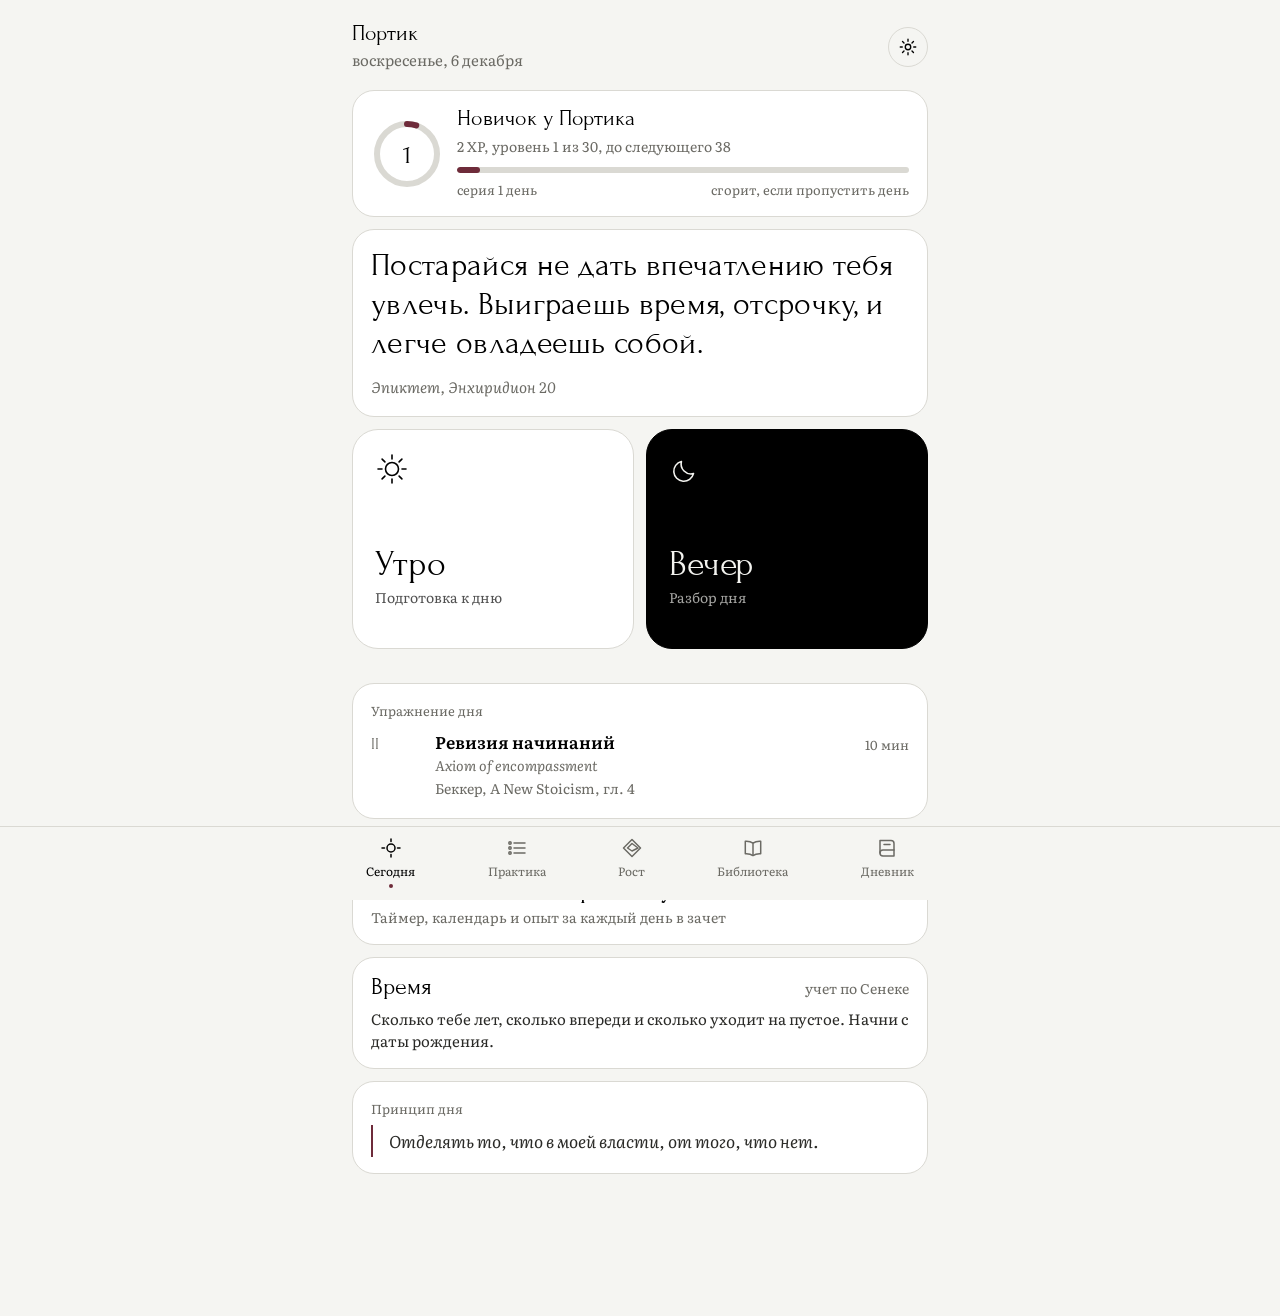
==== commit 9301de13: "dsd" ====
--- a/index.html
+++ b/index.html
@@ -949,7 +949,9 @@
   sub: Object.assign({ practice:'ex', growth:'virtue', library:'teaching' }, lsGet('portik.v1.sub', {})),
   dictView: { q:'', open:null, confirmDel:null },
   wordShown: false,
-  wordSeed: 0
+  wordSeed: 0,
+  visits: lsGet('portik.v1.visits', { days:[], best:0 }),
+  showLevels: false
 };
 const TABS = [
   {id:'today', label:'Сегодня', icon:'today'},
@@ -2304,10 +2306,42 @@
 }
 
 /* ---------- v3: xp, levels, badges ---------- */
-const LEVELS = [[0,'Ученик'],[100,'Слушатель'],[250,'Продвигающийся'],[500,'Упражняющийся'],[900,'Стойкий'],[1500,'Невозмутимый'],[2400,'Гражданин мира'],[3600,'Хранитель цитадели'],[5200,'Почти мудрец'],[7500,'Мудрец, по слухам']];
+const LEVEL_NAMES = ['Новичок у Портика','Слушатель','Ученик','Прокоптон','Упражняющийся','Внимательный','Хозяин впечатлений','Рассудительный','Стойкий','Умеренный','Справедливый','Мужественный','Аскет','Невозмутимый','Следующий фактам','Друг Сенеки','Ученик Эпиктета','Собеседник Марка','Гражданин мира','Хранитель цитадели','Смотрящий сверху','Спокойный в буре','Свободный от страстей','Знающий меру','Хозяин времени','Почти мудрец','Мудрец, по слухам','Мудрец, по мнению друзей','Мудрец, по мнению Сенеки','Феникс'];
+const LEVELS = LEVEL_NAMES.map((n, i) => [i === 0 ? 0 : Math.round(40 * Math.pow(i, 1.7)), n]);
+/* visits: the streak that burns if you skip a day */
+const LS_VISITS = 'portik.v1.visits';
+function visitDays(){ return (state.visits && Array.isArray(state.visits.days)) ? state.visits.days : []; }
+function visitStreak(days){
+  const set = new Set(days || visitDays()); const d = new Date(); let n = 0;
+  if (!set.has(dayKey(d))) d.setDate(d.getDate() - 1);
+  while (set.has(dayKey(d))){ n++; d.setDate(d.getDate() - 1); }
+  return n;
+}
+function bestVisitStreak(){
+  const days = visitDays().slice().sort(); let best = 0, cur = 0, prev = null;
+  days.forEach(k => { const d = parseDate(k); if (prev && Math.round((d - prev) / 86400000) === 1) cur++; else cur = 1; best = Math.max(best, cur); prev = d; });
+  return best;
+}
+function recordVisit(){
+  const v = state.visits = (state.visits && typeof state.visits === 'object') ? state.visits : { days:[], best:0 };
+  if (!Array.isArray(v.days)) v.days = [];
+  const k = today();
+  if (!v.days.includes(k)){
+    const before = v.days.length ? visitStreak(v.days.concat(dayKey(new Date(Date.now() - 86400000)))) : 0;
+    const prevLen = Number(v.last || 0);
+    v.days.push(k); v.days.sort();
+    const cutoff = new Date(); cutoff.setDate(cutoff.getDate() - 400); const ck = dayKey(cutoff);
+    v.days = v.days.filter(d => d >= ck);
+    const now = visitStreak(v.days);
+    if (prevLen > 1 && now === 1) v.burned = prevLen; else v.burned = 0;
+    v.last = now; v.best = Math.max(Number(v.best || 0), now, bestVisitStreak());
+    lsSet(LS_VISITS, v);
+    if (v.burned) setTimeout(() => toast('Серия из ' + v.burned + ' ' + plural(v.burned, 'дня', 'дней', 'дней') + ' сгорела. Начинаем заново, без драмы'), 600);
+  }
+}
 function weekKey(ms){ const d = new Date(ms); const dow = (d.getDay() + 6) % 7; d.setDate(d.getDate() - dow); return dayKey(d); }
 function xpData(){
-  const parts = { morning:0, evening:0, exercise:0, rating:0, exp:0, words:0, books:0, time:0 };
+  const parts = { morning:0, evening:0, exercise:0, rating:0, exp:0, words:0, books:0, time:0, visits:0 };
   const weeks = {};
   const add = (k, v, ms) => { parts[k] += v; if (ms){ const w = weekKey(ms); weeks[w] = (weeks[w] || 0) + v; } };
   state.entries.forEach(e => {
@@ -2323,6 +2357,7 @@
   state.dict.forEach(w => add('words', 2, w.addedAt));
   state.books.forEach(b => { const p = bookProgress(b); if (p > 0) add('books', Math.round(p / 5), b.openedAt || b.addedAt); });
   Object.keys(state.time.log || {}).forEach(k => { if (sumObj(state.time.log[k]) > 0){ const d = parseDate(k); add('time', 1, d ? d.getTime() : 0); } });
+  visitDays().forEach(k => { const d = parseDate(k); add('visits', 2, d ? d.getTime() : 0); });
   const total = Object.values(parts).reduce((a, b) => a + b, 0);
   let li = 0; for (let i = 0; i < LEVELS.length; i++) if (total >= LEVELS[i][0]) li = i;
   const next = LEVELS[li + 1] ? LEVELS[li + 1][0] : null;
@@ -2334,13 +2369,15 @@
   return '<svg class="ring" viewBox="0 0 72 72" role="img" aria-label="Уровень ' + x.level + '"><circle class="bg" cx="36" cy="36" r="' + r + '"/><circle class="fg" cx="36" cy="36" r="' + r + '" stroke-dasharray="' + c.toFixed(1) + '" stroke-dashoffset="' + off.toFixed(1) + '" transform="rotate(-90 36 36)"/><text x="36" y="45" text-anchor="middle">' + x.level + '</text></svg>';
 }
 function levelCard(){
-  const x = xpData(), s = streak();
-  return '<button class="card tap" data-act="progress"><div class="lvl">' + levelRing(x) + '<div><div class="lvl-name">' + esc(x.name) + '</div><div class="lvl-sub">' + x.total + ' XP' + (x.next ? ', до следующего уровня ' + (x.next - x.total) : ', потолок, дальше только практика') + '</div><span class="xpbar"><i style="width:' + Math.round(x.frac * 100) + '%"></i></span><div class="lvl-foot"><span>' + s + ' ' + plural(s, 'день подряд', 'дня подряд', 'дней подряд') + '</span><span>уровень ' + x.level + ' из ' + LEVELS.length + '</span></div></div></div></button>';
+  const x = xpData(), vs = visitStreak(), best = Math.max(bestVisitStreak(), Number((state.visits || {}).best || 0));
+  return '<button class="card tap" data-act="progress"><div class="lvl">' + levelRing(x) + '<div><div class="lvl-name">' + esc(x.name) + '</div><div class="lvl-sub">' + x.total + ' XP, уровень ' + x.level + ' из ' + LEVELS.length + (x.next ? ', до следующего ' + (x.next - x.total) : ', потолок') + '</div><span class="xpbar"><i style="width:' + Math.round(x.frac * 100) + '%"></i></span><div class="lvl-foot"><span>серия ' + vs + ' ' + plural(vs, 'день', 'дня', 'дней') + (best > vs ? ', лучшая ' + best : '') + '</span><span>' + (vs > 0 ? 'сгорит, если пропустить день' : 'начинается сегодня') + '</span></div></div></div></button>';
 }
 const BADGES = [
   { id:'first', n:'Первый шаг', d:'Первая запись в дневнике', ok: () => state.entries.some(e => e.kind !== 'rating') },
-  { id:'week', n:'Семь дней', d:'Неделя подряд', ok: () => streak() >= 7 },
-  { id:'month', n:'Месяц', d:'30 дней подряд', ok: () => streak() >= 30 },
+  { id:'week', n:'Семь дней', d:'Неделя подряд в Портике', ok: () => Math.max(visitStreak(), bestVisitStreak()) >= 7 },
+  { id:'month', n:'Месяц', d:'30 дней подряд в Портике', ok: () => Math.max(visitStreak(), bestVisitStreak()) >= 30 },
+  { id:'hundred', n:'Сто дней', d:'100 дней подряд в Портике', ok: () => Math.max(visitStreak(), bestVisitStreak()) >= 100 },
+  { id:'practice7', n:'Неделя практики', d:'7 дней подряд с записью в дневнике', ok: () => streak() >= 7 },
   { id:'judge', n:'Вечерний судья', d:'10 вечерних разборов', ok: () => state.entries.filter(e => e.kind === 'evening').length >= 10 },
   { id:'dawn', n:'Утренний страж', d:'10 утренних подготовок', ok: () => state.entries.filter(e => e.kind === 'morning').length >= 10 },
   { id:'faces', n:'Четыре грани', d:'Практика по всем граням добродетели', ok: () => { const p = practice(0); return VIRT.every(v => p.v[v.id] > 0); } },
@@ -2374,16 +2411,20 @@
   const labels = wk.map((k, i) => (i % 2 === 0 || i === wk.length - 1) ? k.slice(8, 10) + '.' + k.slice(5, 7) : '');
   const xpVals = wk.map(k => x.weeks[k] || 0);
   const expVals = wk.map(k => state.exps.reduce((a, e) => a + Object.keys(e.days || {}).filter(d => e.days[d] === 'ok' && weekKey(parseDate(d).getTime()) === k).length, 0));
-  const names = { morning:'Утренние подготовки', evening:'Вечерние разборы', exercise:'Упражнения', rating:'Самооценки', exp:'Эксперименты', words:'Слова в словаре', books:'Чтение', time:'Учет времени' };
+  const names = { visits:'Дни в Портике', morning:'Утренние подготовки', evening:'Вечерние разборы', exercise:'Упражнения', rating:'Самооценки', exp:'Эксперименты', words:'Слова в словаре', books:'Чтение', time:'Учет времени' };
   const earned = BADGES.filter(b => b.ok()), locked = BADGES.filter(b => !b.ok());
+  const vs = visitStreak(), best = Math.max(bestVisitStreak(), Number((state.visits || {}).best || 0)), ps = streak(), vd = visitDays().length;
+  const lvlRows = state.showLevels ? LEVELS : LEVELS.filter((l, i) => Math.abs(i + 1 - x.level) <= 2 || i === LEVELS.length - 1);
   return levelCard()
-    + '<p class="sec-note" style="margin-top:4px">Опыт считается из того, что уже есть в дневнике, экспериментах и словаре. Ничего отдельно не копится, нечему потеряться.</p>'
+    + '<div class="stat4"><div><b>' + vs + '</b><span>' + plural(vs, 'день подряд', 'дня подряд', 'дней подряд') + '</span></div><div><b>' + best + '</b><span>лучшая серия</span></div><div><b>' + ps + '</b><span>' + plural(ps, 'день', 'дня', 'дней') + ' практики подряд</span></div><div><b>' + vd + '</b><span>' + plural(vd, 'день', 'дня', 'дней') + ' в Портике всего</span></div></div>'
+    + '<p class="sec-note" style="margin-top:4px">Серия растет, пока заходишь каждый день, и сгорает, если пропустить хотя бы один. Опыт считается из того, что уже есть в дневнике, экспериментах, словаре и чтении. Ничего отдельно не копится, нечему потеряться.</p>'
     + '<h2 class="sec-title">Опыт по неделям</h2>' + barsSvg(xpVals, labels, '')
     + '<h2 class="sec-title" style="margin-top:18px">Эксперименты: дни в зачет</h2>' + barsSvg(expVals, labels, 'exp')
     + '<h2 class="sec-title" style="margin-top:18px">Из чего сложилось</h2><ul class="xp-list">' + Object.keys(names).map(k => '<li><span>' + names[k] + '</span><b>' + x.parts[k] + ' XP</b></li>').join('') + '</ul>'
     + '<h2 class="sec-title">Достижения</h2><p class="sec-note">' + earned.length + ' из ' + BADGES.length + '</p>'
     + '<div class="badges">' + earned.map(b => '<div class="badge"><div class="bi">' + roman(BADGES.indexOf(b) + 1) + '</div><span class="bn">' + esc(b.n) + '</span><span class="bd">' + esc(b.d) + '</span></div>').join('') + locked.map(b => '<div class="badge locked"><div class="bi">' + roman(BADGES.indexOf(b) + 1) + '</div><span class="bn">' + esc(b.n) + '</span><span class="bd">' + esc(b.d) + '</span></div>').join('') + '</div>'
-    + '<h2 class="sec-title">Уровни</h2><ul class="xp-list">' + LEVELS.map((l, i) => '<li' + (i + 1 === x.level ? ' style="color:var(--ink);font-weight:600"' : '') + '><span>' + (i + 1) + '. ' + l[1] + '</span><b>' + l[0] + ' XP</b></li>').join('') + '</ul>';
+    + '<h2 class="sec-title">Уровни</h2><p class="sec-note">' + LEVELS.length + ' уровней, от новичка до феникса: Сенека писал, что мудрец рождается раз в пятьсот лет, как феникс.</p><ul class="xp-list">' + lvlRows.map(l => { const i = LEVELS.indexOf(l); return '<li' + (i + 1 === x.level ? ' style="color:var(--ink);font-weight:600"' : '') + '><span>' + (i + 1) + '. ' + l[1] + '</span><b>' + l[0] + ' XP</b></li>'; }).join('') + '</ul>'
+    + '<button class="btn ghost small" data-act="levelsall">' + (state.showLevels ? 'Скрыть' : 'Показать все уровни') + '</button><div class="spacer"></div>';
 }
 function roman(n){ const m = [[10,'X'],[9,'IX'],[5,'V'],[4,'IV'],[1,'I']]; let s = ''; for (const [v, r] of m){ while (n >= v){ s += r; n -= v; } } return s; }
 
@@ -2597,7 +2638,7 @@
     + '<input type="file" id="import-file" accept="application/json,.json" hidden>';
 }
 function exportData(){
-  const data = { app:'portik', version:2, exportedAt: new Date().toISOString(), entries: state.entries, principles: state.principles, time: state.time, dict: state.dict, books: state.books, readerPrefs: state.rprefs, exps: state.exps, home: state.home };
+  const data = { app:'portik', version:2, exportedAt: new Date().toISOString(), entries: state.entries, principles: state.principles, time: state.time, dict: state.dict, books: state.books, readerPrefs: state.rprefs, exps: state.exps, home: state.home, visits: state.visits };
   const name = 'portik-' + today() + '.json';
   const blob = new Blob([JSON.stringify(data, null, 2)], { type:'application/json' });
   let file = null; try { file = new File([blob], name, { type:'application/json' }); } catch(e){}
@@ -2633,6 +2674,10 @@
     saveExps();
   }
   if (data.home && typeof data.home === 'object'){ state.home = data.home; lsSet(LS_HOME, state.home); }
+  if (data.visits && Array.isArray(data.visits.days)){
+    const v = state.visits = (state.visits && typeof state.visits === 'object') ? state.visits : { days:[], best:0 };
+    v.days = [...new Set((v.days || []).concat(data.visits.days))].sort(); v.best = Math.max(Number(v.best || 0), Number(data.visits.best || 0), bestVisitStreak()); lsSet(LS_VISITS, v);
+  }
   if (data.readerPrefs && typeof data.readerPrefs === 'object'){ state.rprefs = Object.assign({}, state.rprefs, data.readerPrefs); saveRPrefs(); }
   if (data.time && typeof data.time === 'object'){
     const t = data.time, log = Object.assign({}, state.time.log);
@@ -2973,6 +3018,7 @@
     saveHome(c); renderMain(); return renderSheet(true);
   }
   if (act === 'wordflip'){ state.wordShown = !state.wordShown; return renderMain(); }
+  if (act === 'levelsall'){ state.showLevels = !state.showLevels; return renderMain(); }
   if (act === 'gotoexp'){ state.tab = 'practice'; state.sub.practice = 'exp'; lsSet(LS_SUB, state.sub); renderMain(); window.scrollTo(0, 0); return; }
   if (act === 'progress'){ state.tab = 'growth'; state.sub.growth = 'progress'; lsSet(LS_SUB, state.sub); renderMain(); window.scrollTo(0, 0); return; }
   if (act === 'expnew') return pushSheet({ mode:'expnew', theme:'t-page', title:'', type:'avoid', target:7, why:'' });
@@ -3132,9 +3178,11 @@
 window.addEventListener('resize', () => { if (state.sheet && state.sheet.mode === 'time') drawLife(); });
 if ('serviceWorker' in navigator && location.protocol === 'https:') navigator.serviceWorker.register('sw.js').catch(() => {});
 try { if (navigator.storage && navigator.storage.persist) navigator.storage.persist().catch(() => {}); } catch(e){}
+recordVisit();
 renderMain();
 store.connect();
 startExpTicker();
+document.addEventListener('visibilitychange', () => { if (document.visibilityState === 'visible' && !visitDays().includes(today())){ recordVisit(); renderMain(); } });
 if (hash === 'morning' || hash === 'evening') setTimeout(() => startFlow(hash), 50);
 })();
 </script>
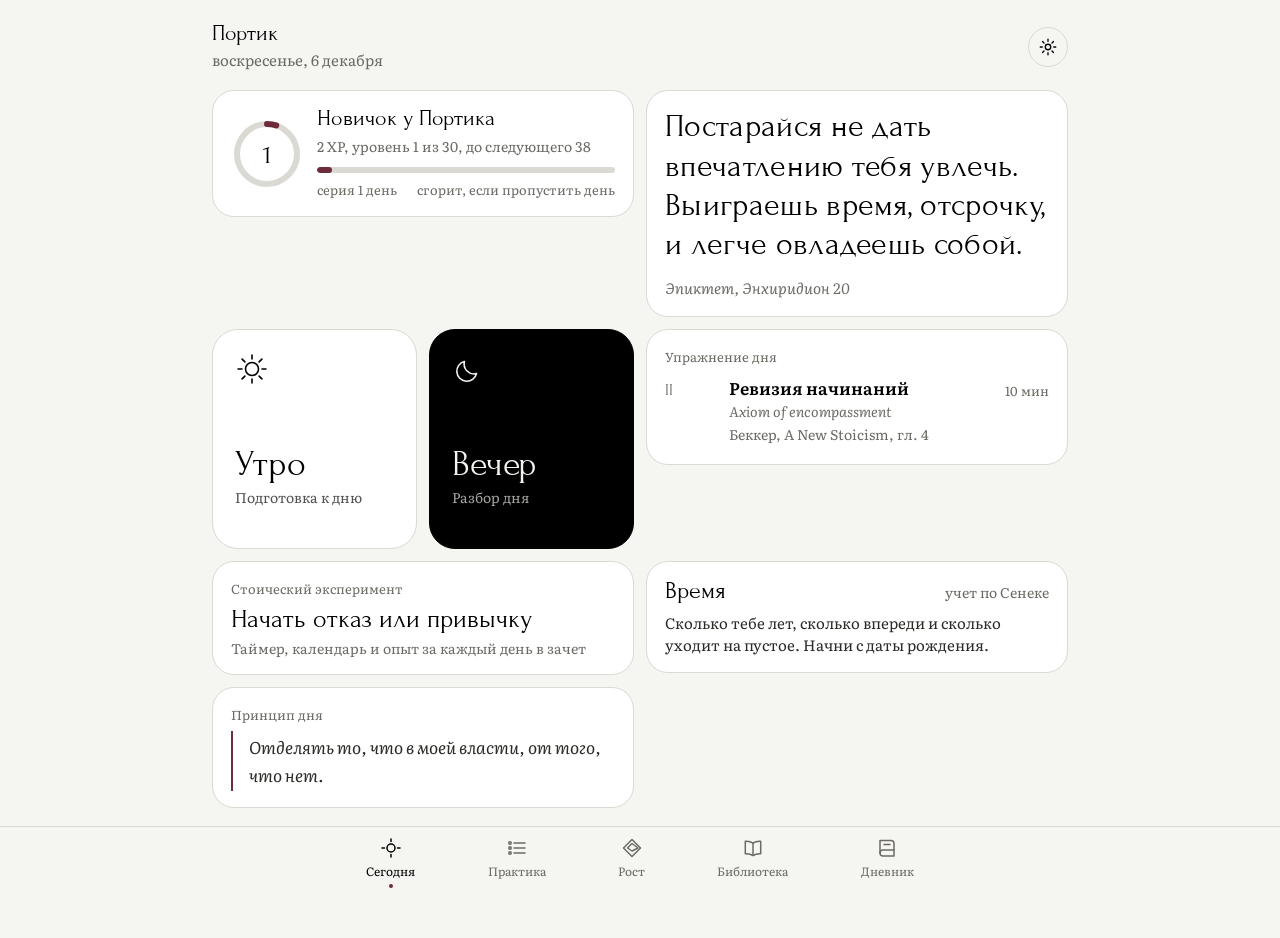
==== commit 42e2918b: "dsd" ====
--- a/index.html
+++ b/index.html
@@ -2,6 +2,8 @@
 <html lang="ru">
 <head>
 <meta charset="utf-8">
+<meta http-equiv="Content-Security-Policy" content="default-src 'self'; script-src 'self'; style-src 'self' 'unsafe-inline'; img-src 'self' data: blob:; font-src 'self'; connect-src 'self' https://api.dictionaryapi.dev https://api.mymemory.translated.net; worker-src 'self' blob:; object-src 'none'; base-uri 'self'; form-action 'none'">
+<meta name="referrer" content="no-referrer">
 <meta name="viewport" content="width=device-width, initial-scale=1, viewport-fit=cover">
 <title>Портик: стоическая практика</title>
 <meta name="description" content="Стоическая практика на каждый день: утро и вечер, упражнения, добродетель, учение и учет времени по Сенеке.">
@@ -14,516 +16,11 @@
 <link rel="manifest" href="manifest.webmanifest">
 <link rel="icon" type="image/png" href="icons/icon-192.png">
 <link rel="apple-touch-icon" href="icons/apple-touch-icon.png">
-<link rel="preconnect" href="https://fonts.googleapis.com">
-<link rel="preconnect" href="https://fonts.gstatic.com" crossorigin>
-<link href="https://fonts.googleapis.com/css2?family=Forum&family=Literata:ital,opsz,wght@0,7..72,400;0,7..72,600;1,7..72,400&display=swap" rel="stylesheet">
-<style>
-:root{
-  --paper:#F5F5F2; --surface:#FFFFFF; --ink:#000000; --text:#2A2A27; --stone:#6B6A64; --rule:#DAD9D3;
-  --accent:#6E2B3A; --accent-soft:#F2E7E9;
-  --card-morning-border:#DAD9D3; --card-evening-border:#000000;
-  --v-wisdom:#2F4A6B; --v-courage:#7A2E3E; --v-justice:#2F6A57; --v-temperance:#8C6A2A; --on-v:#FFFFFF;
-  --display:'Forum','Times New Roman',Georgia,serif;
-  --body:'Literata',Georgia,'Times New Roman',serif;
-  color-scheme:light;
-  box-sizing:border-box;
-  padding-top:env(safe-area-inset-top,0px);
-  padding-bottom:env(safe-area-inset-bottom,0px);
-}
-@media (prefers-color-scheme: dark){
-  :root:not([data-theme="light"]){
-    --paper:#000000; --surface:#151514; --ink:#FFFFFF; --text:#E6E6E1; --stone:#9A9992; --rule:#2C2C2A;
-    --accent:#D58C99; --accent-soft:#2B161A;
-    --card-morning-border:#FFFFFF; --card-evening-border:#3A3A37;
-    --v-wisdom:#8FAAD0; --v-courage:#DB8F9C; --v-justice:#88C2AC; --v-temperance:#D7B672; --on-v:#000000;
-    color-scheme:dark;
-  }
-}
-:root[data-theme="dark"]{
-  --paper:#000000; --surface:#151514; --ink:#FFFFFF; --text:#E6E6E1; --stone:#9A9992; --rule:#2C2C2A;
-  --accent:#D58C99; --accent-soft:#2B161A;
-  --card-morning-border:#FFFFFF; --card-evening-border:#3A3A37;
-  --v-wisdom:#8FAAD0; --v-courage:#DB8F9C; --v-justice:#88C2AC; --v-temperance:#D7B672; --on-v:#000000;
-  color-scheme:dark;
-}
-*,*::before,*::after{box-sizing:border-box}
-html{background:var(--paper);height:100%;scroll-padding-top:env(safe-area-inset-top,0px);-webkit-text-size-adjust:100%;text-size-adjust:100%}
-body{margin:0;min-height:100%;overflow-wrap:break-word;background:var(--paper);color:var(--text);font-family:var(--body);font-size:17px;line-height:1.62;-webkit-font-smoothing:antialiased;text-rendering:optimizeLegibility}
-body::before{content:"";position:fixed;inset:0 0 auto;height:env(safe-area-inset-top,0px);z-index:10;background:var(--paper)}
-button{font:inherit;color:inherit;background:none;border:0;padding:0;cursor:pointer}
-button:focus-visible,a:focus-visible,textarea:focus-visible,select:focus-visible,input:focus-visible{outline:2px solid var(--accent);outline-offset:3px;border-radius:6px}
-path:focus-visible{outline:none;stroke:var(--ink);stroke-width:2}
-h1,h2,h3{font-weight:400;margin:0;-webkit-hyphens:auto;hyphens:auto}
-.qa .a,.entry-title,.sink-head b,.principle,.s-list li,.pitem textarea,.doc-title,.row-title{overflow-wrap:anywhere}
-p{margin:0}
-
-.app{max-width:620px;margin:0 auto;padding:22px 22px 130px}
-
-/* today */
-.top{display:flex;justify-content:space-between;align-items:flex-start;gap:16px;margin-bottom:34px}
-.brand{font-family:var(--display);font-size:22px;color:var(--ink);line-height:1.1}
-.date{color:var(--stone);font-size:15px;margin-top:4px}
-.streak{text-align:right;line-height:1.1}
-.streak b{display:block;font-family:var(--display);font-weight:400;font-size:30px;color:var(--ink)}
-.streak span{font-size:13px;color:var(--stone);white-space:nowrap}
-.inscription{margin:0 0 38px}
-.inscription p{font-family:var(--display);color:var(--ink);font-size:clamp(27px,7.4vw,38px);line-height:1.22;letter-spacing:.01em;text-wrap:pretty}
-.inscription cite{display:block;margin-top:16px;font-style:italic;font-size:15px;color:var(--stone)}
-.rituals{display:grid;grid-template-columns:1fr 1fr;gap:12px;margin-bottom:34px}
-.ritual{position:relative;text-align:left;border-radius:26px;padding:18px 18px 20px;min-height:186px;display:flex;flex-direction:column;justify-content:space-between;transition:transform .15s ease}
-.ritual:active{transform:scale(.985)}
-.ritual.morning{background:#FFFFFF;color:#000;border:1px solid var(--card-morning-border)}
-.ritual.evening{background:#000;color:#F3F3EF;border:1px solid var(--card-evening-border)}
-.ritual svg{width:34px;height:34px}
-.ritual .r-title{display:block;font-family:var(--display);font-size:30px;line-height:1;margin-top:28px}
-.ritual small{display:block;font-size:14px;opacity:.68;margin-top:6px;line-height:1.35;min-height:2.7em}
-.ritual .done{position:absolute;top:14px;right:14px;width:26px;height:26px;border-radius:50%;display:flex;align-items:center;justify-content:center;font-size:14px;line-height:1}
-.ritual.morning .done{background:#000;color:#fff}
-.ritual.evening .done{background:#fff;color:#000}
-.block{margin-bottom:30px}
-.block-title{font-size:14px;color:var(--stone);margin-bottom:10px}
-.principle{font-style:italic;font-size:17px;color:var(--text);border-left:2px solid var(--accent);padding:2px 0 2px 16px}
-
-/* rows */
-.row{display:grid;grid-template-columns:clamp(30px,9vw,52px) minmax(0,1fr) auto;gap:12px;align-items:start;width:100%;text-align:left;padding:15px 0;border-top:1px solid var(--rule)}
-.row:last-child{border-bottom:1px solid var(--rule)}
-.disc{font-family:var(--display);color:var(--stone);font-size:16px;line-height:1.5;padding-top:1px}
-.row-title{display:block;font-weight:600;color:var(--ink);font-size:17px;line-height:1.35}
-.row-en{display:block;font-style:italic;color:var(--stone);font-size:14px;line-height:1.35;margin-top:2px}
-.row-src{display:block;font-size:14px;color:var(--stone);margin-top:4px;line-height:1.35}
-.row-time{font-size:13px;color:var(--stone);white-space:nowrap;padding-top:3px}
-
-.page-head{margin:6px 0 24px}
-.page-head h1{font-family:var(--display);color:var(--ink);font-size:clamp(34px,10.5vw,40px);line-height:1.05}
-.page-head p{color:var(--stone);font-size:15px;margin-top:8px;max-width:48ch}
-.chips{display:flex;gap:8px;overflow-x:auto;padding-bottom:4px;margin-bottom:10px;scrollbar-width:none}
-.chips::-webkit-scrollbar{display:none}
-.chip{flex:none;border:1px solid var(--rule);border-radius:99px;padding:7px 15px;font-size:15px;color:var(--text);background:transparent;line-height:1.3}
-.chip[aria-pressed="true"]{background:var(--ink);color:var(--paper);border-color:var(--ink)}
-.chip .n{font-family:var(--display);margin-right:6px}
-.group{margin-top:26px}
-.group h3,.sec-title{font-family:var(--display);color:var(--ink);font-size:25px;line-height:1.2}
-.group .group-note,.sec-note{font-size:14px;color:var(--stone);margin:4px 0 12px}
-.empty{color:var(--stone);padding:20px 0;font-size:16px}
-
-/* journal */
-.stats{display:flex;gap:28px;margin-bottom:26px}
-.stats div b{display:block;font-family:var(--display);font-weight:400;font-size:34px;color:var(--ink);line-height:1.1}
-.stats div span{font-size:14px;color:var(--stone)}
-.day{margin-bottom:22px}
-.day h3{font-family:var(--display);font-size:21px;color:var(--ink);margin-bottom:6px}
-.entry{border-top:1px solid var(--rule)}
-.entry:last-child{border-bottom:1px solid var(--rule)}
-.entry-head{display:grid;grid-template-columns:30px 1fr auto;gap:10px;width:100%;text-align:left;padding:13px 0;align-items:center}
-.entry-head svg{width:20px;height:20px;color:var(--stone)}
-.entry-title{color:var(--ink);font-weight:600;font-size:16px;line-height:1.35}
-.entry-time{font-size:13px;color:var(--stone)}
-.entry-body{padding:0 0 16px 40px}
-.qa{margin-bottom:14px}
-.qa .q{font-size:14px;color:var(--stone);line-height:1.4}
-.qa .a{white-space:pre-wrap;margin-top:2px}
-.del{font-size:14px;color:var(--accent);padding:6px 0}
-
-/* citadel */
-.plist{display:flex;flex-direction:column;gap:12px;margin-bottom:14px}
-.pitem{display:grid;grid-template-columns:1fr auto;gap:8px;align-items:start;background:var(--surface);border:1px solid var(--rule);border-radius:18px;padding:12px 14px}
-.pitem textarea{border:0;background:transparent;font-size:17px;font-style:italic;padding:2px 0;min-height:52px}
-.pitem button{color:var(--stone);font-size:20px;line-height:1;padding:4px 6px}
-.actions-inline{display:flex;gap:10px;flex-wrap:wrap;margin-bottom:36px}
-.btn{border-radius:99px;padding:11px 20px;font-size:16px;line-height:1.2}
-.btn.primary{background:var(--ink);color:var(--paper)}
-.btn.ghost{border:1px solid var(--rule)}
-.btn.small{padding:7px 14px;font-size:14px}
-.disc-list{margin:0 0 34px;padding:0;list-style:none}
-.disc-list li{display:grid;grid-template-columns:clamp(30px,9vw,52px) minmax(0,1fr);gap:12px;padding:12px 0;border-top:1px solid var(--rule)}
-.disc-list li:last-child{border-bottom:1px solid var(--rule)}
-.disc-list b{font-weight:600;color:var(--ink)}
-.books{margin:0 0 30px;padding:0;list-style:none}
-.books li{padding:8px 0;line-height:1.45}
-.books li span{color:var(--stone)}
-.fine{font-size:13px;color:var(--stone);line-height:1.5}
-textarea{width:100%;font:inherit;color:inherit;resize:none;overflow:hidden;line-height:1.55}
-
-/* doctrine list */
-.doc-row{display:grid;grid-template-columns:1fr auto;gap:12px;width:100%;text-align:left;padding:14px 0;border-top:1px solid var(--rule)}
-.doc-row:last-child{border-bottom:1px solid var(--rule)}
-.doc-title{display:block;font-weight:600;color:var(--ink);font-size:17px;line-height:1.35}
-.doc-short{display:block;font-style:italic;color:var(--stone);font-size:15px;line-height:1.4;margin-top:3px}
-.doc-term{font-family:var(--display);color:var(--stone);font-size:16px;white-space:nowrap;padding-top:2px}
-.spacer{height:38px}
-
-/* virtue */
-.panel{background:var(--surface);border:1px solid var(--rule);border-radius:24px;padding:16px 16px 12px;margin-bottom:26px}
-.panel-head{display:flex;justify-content:space-between;align-items:center;gap:10px;flex-wrap:wrap}
-.seg{display:inline-flex;border:1px solid var(--rule);border-radius:99px;padding:3px;gap:2px}
-.seg button{padding:5px 12px;border-radius:99px;font-size:14px;color:var(--stone);line-height:1.3}
-.seg button[aria-pressed="true"]{background:var(--ink);color:var(--paper)}
-.radar{width:100%;height:auto;display:block;margin:6px 0 2px;overflow:visible}
-.radar .web{fill:none;stroke:var(--rule);stroke-width:1}
-.radar .spoke{stroke:var(--rule);stroke-width:1}
-.radar .lp{fill:var(--ink);fill-opacity:.09;stroke:var(--ink);stroke-width:1.6;stroke-linejoin:round}
-.radar .lr{fill:none;stroke:var(--accent);stroke-width:1.8;stroke-dasharray:5 4;stroke-linejoin:round}
-.radar .r-label{font-family:var(--display);font-size:16px}
-.radar .r-sub{font-size:11.5px;fill:var(--stone)}
-.radar .r-s{font-size:11px;fill:var(--text)}
-.legend{display:flex;gap:16px;flex-wrap:wrap;font-size:13px;color:var(--stone);margin:2px 0 6px}
-.legend i{display:inline-block;width:18px;height:0;border-top:2px solid var(--ink);vertical-align:middle;margin-right:6px}
-.legend i.r{border-top:2px dashed var(--accent)}
-.radar-empty{font-size:15px;color:var(--stone);text-align:center;margin:-6px 0 8px}
-.insight{font-size:15px;line-height:1.5;margin:8px 0 4px}
-.insight b{font-weight:600}
-.bars{margin-top:10px}
-.bar-row{display:grid;grid-template-columns:minmax(0,9.6em) minmax(24px,1fr) 2.8em;gap:10px;align-items:center;width:100%;text-align:left;padding:9px 0;border-top:1px solid var(--rule)}
-.bar-name{font-weight:600;color:var(--ink);font-size:clamp(13.5px,4vw,15px);display:flex;align-items:center;gap:7px;min-width:0;white-space:nowrap}
-.sw{display:inline-block;flex:none;width:9px;height:9px;border-radius:50%}
-.bar-track{height:6px;border-radius:3px;background:var(--rule);overflow:hidden}
-.bar-fill{display:block;height:100%;border-radius:3px}
-.bar-val{font-size:13px;color:var(--stone);text-align:right;white-space:nowrap}
-.panel-foot{display:flex;justify-content:space-between;align-items:center;gap:10px;flex-wrap:wrap;margin-top:12px}
-.wheel{width:100%;max-width:440px;height:auto;display:block;margin:0 auto 6px}
-.wheel path{cursor:pointer}
-.wheel path:hover{opacity:.82}
-.w-vlabel{font-family:var(--display);font-size:13px;fill:var(--on-v)}
-.w-slabel{font-size:9px;fill:var(--ink)}
-.w-center{font-family:var(--display);font-size:18px;fill:var(--ink)}
-.w-center-sub{font-size:9.5px;fill:var(--stone)}
-.vgroups{margin-top:8px}
-.vgroup{padding:12px 0;border-top:1px solid var(--rule)}
-.vgroup:last-child{border-bottom:1px solid var(--rule)}
-.vgroup-head{display:flex;align-items:center;gap:8px;font-weight:600;color:var(--ink);font-size:16px;margin-bottom:8px}
-.svchip{display:inline-flex;align-items:center;gap:7px;border:1px solid var(--rule);border-radius:99px;padding:5px 12px;font-size:14px;margin:0 6px 8px 0;line-height:1.3}
-.vc-wisdom{fill:var(--v-wisdom)} .vc-courage{fill:var(--v-courage)} .vc-justice{fill:var(--v-justice)} .vc-temperance{fill:var(--v-temperance)}
-.bg-wisdom{background:var(--v-wisdom)} .bg-courage{background:var(--v-courage)} .bg-justice{background:var(--v-justice)} .bg-temperance{background:var(--v-temperance)}
-
-/* tab bar */
-.tabbar{position:fixed;left:0;right:0;bottom:0;z-index:20;background:var(--paper);border-top:1px solid var(--rule);padding-bottom:env(safe-area-inset-bottom,0px)}
-.tabbar-inner{max-width:620px;margin:0 auto;display:flex;justify-content:space-between}
-.tab{flex:1 1 auto;padding:10px 3px 12px;font-size:clamp(9.5px,3.05vw,12px);color:var(--stone);display:flex;flex-direction:column;align-items:center;gap:3px;min-width:0;overflow:hidden}
-.tab span{white-space:nowrap;max-width:100%;overflow:hidden;text-overflow:ellipsis}
-.tab svg{width:22px;height:22px}
-.tab[aria-current="page"]{color:var(--ink)}
-.tab[aria-current="page"] .tab-dot{background:var(--accent)}
-.tab-dot{width:4px;height:4px;border-radius:50%;background:transparent}
-
-/* sheet */
-.sheet{position:fixed;inset:0;z-index:40;display:flex;flex-direction:column;padding-top:env(safe-area-inset-top,0px);padding-bottom:env(safe-area-inset-bottom,0px)}
-.sheet.enter{animation:rise .28s cubic-bezier(.2,.8,.2,1)}
-@keyframes rise{from{transform:translateY(24px);opacity:0}to{transform:none;opacity:1}}
-.sheet.t-page{background:var(--paper);color:var(--text)}
-.sheet.t-morning{background:#FFFFFF;color:#2A2A27;--ink:#000;--text:#2A2A27;--stone:#6B6A64;--rule:#DAD9D3;--paper:#FFFFFF;--accent:#6E2B3A;color-scheme:light}
-.sheet.t-evening{background:#000;color:#E8E8E3;--ink:#FFFFFF;--text:#E8E8E3;--stone:#9A9992;--rule:#2C2C2A;--paper:#000;--accent:#D58C99;color-scheme:dark}
-.sheet-top{flex:none;display:flex;align-items:center;justify-content:space-between;gap:14px;padding:12px 20px 6px;max-width:660px;width:100%;margin:0 auto}
-.sheet-top .close{font-size:15px;color:var(--stone);padding:6px 0}
-.progress{display:flex;gap:4px;flex:1;max-width:240px}
-.progress i{flex:1;height:3px;border-radius:2px;background:var(--rule)}
-.progress i.on{background:var(--ink)}
-.sheet-body{flex:1;overflow-y:auto;-webkit-overflow-scrolling:touch}
-.sheet-inner{max-width:620px;margin:0 auto;padding:18px 22px 30px}
-.sheet-foot{flex:none;border-top:1px solid var(--rule);background:var(--paper)}
-.sheet-foot-inner{max-width:620px;margin:0 auto;display:flex;justify-content:space-between;align-items:center;gap:12px;padding:12px 22px}
-.sheet-foot .back{color:var(--stone);font-size:16px;padding:10px 0}
-.sheet-foot .next{background:var(--ink);color:var(--paper);border-radius:99px;padding:12px 26px;font-size:16px;margin-left:auto}
-.kicker{font-size:14px;color:var(--stone);margin-bottom:12px}
-.s-title{font-family:var(--display);color:var(--ink);font-size:clamp(29px,9vw,36px);line-height:1.08;margin-bottom:6px;-webkit-hyphens:auto;hyphens:auto}
-.s-en{font-style:italic;color:var(--stone);font-size:15px;margin-bottom:22px}
-.s-quote{font-family:var(--display);color:var(--ink);font-size:25px;line-height:1.3;margin:22px 0 10px}
-.s-ref{font-style:italic;font-size:14px;color:var(--stone);margin-bottom:26px}
-.s-idea{font-size:17px;margin-bottom:24px}
-.s-meta{display:flex;gap:18px;flex-wrap:wrap;font-size:14px;color:var(--stone);margin-bottom:6px}
-.s-meta span .n{font-family:var(--display);color:var(--ink);margin-right:5px}
-.s-h{font-size:14px;color:var(--stone);margin:26px 0 8px}
-.s-p{font-size:17px}
-.s-drop{font-size:16px;color:var(--text);border-left:2px solid var(--rule);padding:2px 0 2px 14px}
-.s-ul{margin:4px 0 0;padding:0;list-style:none}
-.s-ul li{padding:9px 0 9px 18px;position:relative;border-top:1px solid var(--rule);font-size:16px;line-height:1.5}
-.s-ul li:last-child{border-bottom:1px solid var(--rule)}
-.s-ul li::before{content:"";position:absolute;left:2px;top:19px;width:6px;height:6px;border-radius:50%;background:var(--stone)}
-.steps{margin:0 0 10px;padding:0;list-style:none;counter-reset:s}
-.steps li{counter-increment:s;display:grid;grid-template-columns:30px 1fr;gap:8px;padding:9px 0;border-top:1px solid var(--rule)}
-.steps li::before{content:counter(s);font-family:var(--display);color:var(--stone);font-size:19px;line-height:1.4}
-.s-q{font-family:var(--display);color:var(--ink);font-size:clamp(25px,6.6vw,31px);line-height:1.22;margin:14px 0 8px}
-.s-hint{font-size:15px;color:var(--stone);margin-bottom:16px}
-.s-area{border:0;border-bottom:1px solid var(--rule);background:transparent;font-size:18px;padding:10px 0;min-height:132px}
-.s-area:focus,.s-area:focus-visible{outline:none;border-radius:0;border-bottom-color:var(--ink)}
-.s-list{margin:8px 0 20px;padding:0;list-style:none}
-.s-list li{font-style:italic;padding:8px 0 8px 14px;border-left:2px solid var(--accent);margin-bottom:8px}
-.virtues{display:flex;flex-wrap:wrap;gap:8px;margin:8px 0 18px}
-.pick{width:100%;font:inherit;font-size:16px;color:var(--ink);background:transparent url("data:image/svg+xml,%3Csvg xmlns='http://www.w3.org/2000/svg' width='14' height='9' viewBox='0 0 14 9'%3E%3Cpath d='M1 1l6 6 6-6' fill='none' stroke='%237F7E77' stroke-width='1.6'/%3E%3C/svg%3E") no-repeat right 16px center;border:1px solid var(--rule);border-radius:14px;padding:12px 40px 12px 14px;margin:6px 0 14px;appearance:none;-webkit-appearance:none}
-.pick option{color:#000}
-.outro{font-family:var(--display);color:var(--ink);font-size:clamp(28px,7.6vw,38px);line-height:1.2;margin:30px 0 14px}
-.slider-row{padding:16px 0;border-top:1px solid var(--rule)}
-.slider-row:last-child{border-bottom:1px solid var(--rule)}
-.slider-top{display:flex;justify-content:space-between;align-items:baseline;gap:10px}
-.slider-top b{font-weight:600;color:var(--ink);display:flex;align-items:center;gap:8px}
-.slider-top output{font-family:var(--display);font-size:22px;color:var(--ink)}
-.slider-row small{display:block;color:var(--stone);font-size:14px;line-height:1.4;margin-top:2px}
-.slider-row input{display:block;width:100%;accent-color:var(--ink);margin:12px 0 0;height:28px}
-
-/* time */
-.timecard{display:block;width:100%;text-align:left;background:var(--surface);border:1px solid var(--rule);border-radius:22px;padding:16px 18px 15px;margin-bottom:30px}
-.tc-top{display:flex;justify-content:space-between;align-items:baseline;gap:10px}
-.tc-title{font-family:var(--display);font-size:24px;color:var(--ink);line-height:1.1}
-.tc-age{font-size:14px;color:var(--stone);text-align:right}
-.lifebar{position:relative;display:block;height:8px;border-radius:4px;background:var(--rule);overflow:hidden;margin:12px 0 10px}
-.lifebar i{position:absolute;top:0;bottom:0;display:block}
-.lifebar .lived{left:0;background:var(--ink)}
-.lifebar .waste{right:0;background:var(--accent)}
-.tc-line{display:block;font-size:15px;line-height:1.45;color:var(--text)}
-.t-age{font-family:var(--display);color:var(--ink);font-size:clamp(30px,8vw,40px);line-height:1.1;margin:4px 0 8px}
-.t-sub{font-size:15px;color:var(--stone);line-height:1.5}
-.link{color:var(--accent);text-decoration:underline;text-underline-offset:3px}
-.field{display:flex;justify-content:space-between;align-items:center;flex-wrap:wrap;gap:8px 12px;padding:12px 0;border-top:1px solid var(--rule)}
-.field label,.field>span{font-size:16px;color:var(--text)}
-.field input[type=date]{font:inherit;font-size:16px;color:var(--ink);background:transparent;border:1px solid var(--rule);border-radius:12px;padding:7px 10px;min-width:0}
-.stepper{display:inline-flex;align-items:center;gap:4px;flex:none}
-.stepper button{min-width:34px;height:34px;white-space:nowrap;border:1px solid var(--rule);border-radius:99px;font-size:15px;color:var(--ink);padding:0 9px}
-.stepper output{min-width:76px;white-space:nowrap;text-align:center;font-size:15px;color:var(--ink);font-variant-numeric:tabular-nums}
-.sink{padding:14px 0 12px;border-top:1px solid var(--rule)}
-.sink:last-of-type{border-bottom:1px solid var(--rule)}
-.sink-head{display:flex;justify-content:space-between;align-items:center;gap:10px;margin-bottom:4px}
-.sink-head b{font-weight:600;color:var(--ink);font-size:17px}
-.sink-del{color:var(--stone);font-size:16px;padding:4px 6px}
-.sink-line{display:flex;justify-content:space-between;align-items:center;gap:8px;padding:4px 0;flex-wrap:wrap}
-.sink-lab{font-size:15px;color:var(--stone)}
-.sink-note{font-size:14px;color:var(--stone);margin-top:4px}
-.sink-note button{color:var(--accent);text-decoration:underline;text-underline-offset:3px}
-.chips.wrap{flex-wrap:wrap;overflow:visible}
-.sink-add{display:flex;gap:8px;margin:4px 0}
-.sink-add input{flex:1;min-width:0;font:inherit;font-size:16px;color:var(--ink);background:transparent;border:1px solid var(--rule);border-radius:99px;padding:9px 14px}
-.t-verdict{font-family:var(--display);color:var(--ink);font-size:clamp(24px,6.4vw,30px);line-height:1.25;margin:28px 0 14px}
-.tstats{display:grid;grid-template-columns:repeat(auto-fit,minmax(96px,1fr));gap:12px;margin:4px 0 6px}
-.tstats div{border-top:1px solid var(--rule);padding-top:8px}
-.tstats b{display:block;font-family:var(--display);font-weight:400;font-size:clamp(20px,6vw,23px);color:var(--ink);line-height:1.15}
-.tstats span{font-size:13px;color:var(--stone);line-height:1.35;display:block;margin-top:2px}
-.lifegrid-wrap{margin:12px 0 4px}
-.lifegrid-wrap canvas{display:block}
-.glegend{display:flex;flex-wrap:wrap;gap:8px 16px;font-size:13px;color:var(--stone);margin:8px 0 4px}
-.glegend span{display:inline-flex;align-items:center;gap:6px}
-.glegend i{width:10px;height:10px;display:inline-block;border-radius:2px}
-.cut{padding:14px 0 4px}
-.cut-top{display:flex;justify-content:space-between;align-items:baseline;gap:10px;flex-wrap:wrap}
-.cut-top label{font-size:16px;color:var(--text)}
-.cut-top b{font-weight:600;color:var(--ink)}
-.cut input{display:block;width:100%;accent-color:var(--ink);height:28px;margin:8px 0 0}
-/* library */
-.lib-actions{display:flex;gap:10px;flex-wrap:wrap;align-items:center;margin-bottom:28px}
-.lib-busy{font-size:15px;color:var(--stone)}
-.continue{display:block;width:100%;text-align:left;background:var(--surface);border:1px solid var(--rule);border-radius:22px;padding:16px 18px;margin-bottom:30px}
-.continue .c-k{display:block;font-size:14px;color:var(--stone)}
-.continue .c-t{display:block;font-family:var(--display);font-size:clamp(23px,6.6vw,28px);color:var(--ink);line-height:1.15;margin-top:4px;overflow-wrap:anywhere}
-.continue .c-a{display:block;font-size:15px;color:var(--stone);margin-top:2px}
-.pbar{display:block;height:5px;border-radius:3px;background:var(--rule);overflow:hidden;margin:12px 0 6px}
-.pbar i{display:block;height:100%;background:var(--ink);border-radius:3px}
-.c-p{font-size:13px;color:var(--stone)}
-.book{display:grid;grid-template-columns:minmax(0,1fr) auto;gap:10px;align-items:center;padding:13px 0;border-top:1px solid var(--rule)}
-.book:last-child{border-bottom:1px solid var(--rule)}
-.book-open{display:block;text-align:left;min-width:0}
-.book-t{display:block;font-weight:600;color:var(--ink);font-size:16px;line-height:1.35;overflow-wrap:anywhere}
-.book-m{display:flex;gap:8px;align-items:center;flex-wrap:wrap;font-size:13px;color:var(--stone);margin-top:3px}
-.tag{display:inline-block;font-size:11px;letter-spacing:.04em;border:1px solid var(--rule);border-radius:6px;padding:0 5px;line-height:1.6;color:var(--text)}
-.book-del{color:var(--stone);font-size:15px;padding:6px 4px;white-space:nowrap}
-/* dictionary sheet */
-.dsearch{width:100%;font:inherit;font-size:16px;color:var(--ink);background:transparent;border:1px solid var(--rule);border-radius:99px;padding:9px 14px;margin:6px 0 12px}
-.dword{border-top:1px solid var(--rule)}
-.dword:last-child{border-bottom:1px solid var(--rule)}
-.dword-head{display:block;width:100%;text-align:left;padding:12px 0}
-.dword-t{font-weight:600;color:var(--ink);font-size:17px;overflow-wrap:anywhere}
-.dword-ph{color:var(--stone);font-size:14px;margin-left:6px}
-.dword-tr{display:block;font-size:16px;color:var(--text);margin-top:1px;overflow-wrap:anywhere}
-.dword-cx{display:block;font-size:14px;font-style:italic;color:var(--stone);margin-top:3px;overflow-wrap:anywhere}
-.dword-body{padding:0 0 14px}
-.dfield{display:block;font-size:14px;color:var(--stone);margin:8px 0 4px}
-.dinput{width:100%;font:inherit;font-size:16px;color:var(--ink);background:transparent;border:1px solid var(--rule);border-radius:12px;padding:8px 12px}
-.drow{display:flex;gap:10px;flex-wrap:wrap;align-items:center;margin-top:10px}
-
-/* reader */
-#reader:empty{display:none}
-.reader{position:fixed;inset:0;z-index:50;background:var(--r-bg);color:var(--r-fg);--r-pad:24px;--r-size:19px;--r-lh:1.65;--r-font:'Literata',Georgia,serif}
-.rt-light{--r-bg:#FBFAF7;--r-fg:#1F1E1B;--r-muted:#6E6C66;--r-line:#E3E1DA;--r-accent:#6E2B3A;--r-sel:rgba(110,43,58,.16);--r-bar:rgba(251,250,247,.95);color-scheme:light}
-.rt-sepia{--r-bg:#F4ECD8;--r-fg:#4A3A28;--r-muted:#7E6A50;--r-line:#E0D2B4;--r-accent:#8A4B2A;--r-sel:rgba(138,75,42,.18);--r-bar:rgba(244,236,216,.95);color-scheme:light}
-.rt-gray{--r-bg:#4A4A4D;--r-fg:#E4E3DF;--r-muted:#B4B3AD;--r-line:#5E5E62;--r-accent:#F0B9C2;--r-sel:rgba(240,185,194,.25);--r-bar:rgba(74,74,77,.95);color-scheme:dark}
-.rt-night{--r-bg:#1B1A18;--r-fg:#CFC8BA;--r-muted:#918B7F;--r-line:#302E2A;--r-accent:#D9A06A;--r-sel:rgba(217,160,106,.22);--r-bar:rgba(27,26,24,.95);color-scheme:dark}
-.rt-black{--r-bg:#000000;--r-fg:#BDBAB2;--r-muted:#86837C;--r-line:#232322;--r-accent:#D9A06A;--r-sel:rgba(217,160,106,.22);--r-bar:rgba(0,0,0,.94);color-scheme:dark}
-.rscroll{position:absolute;inset:0;overflow-y:auto;-webkit-overflow-scrolling:touch;padding:calc(64px + env(safe-area-inset-top,0px)) 0 calc(84px + env(safe-area-inset-bottom,0px))}
-.rtext{max-width:36em;margin:0 auto;padding:0 var(--r-pad);font-family:var(--r-font);font-size:var(--r-size);line-height:var(--r-lh);color:var(--r-fg);overflow-wrap:break-word;-webkit-text-size-adjust:100%}
-.rtext p,.rtext div{margin:0 0 .6em}
-.rtext.justify p,.rtext.justify div{text-align:justify;-webkit-hyphens:auto;hyphens:auto}
-.rtext h2,.rtext h3,.rtext h4{font-family:var(--r-font);font-weight:600;line-height:1.3;margin:1.4em 0 .8em;text-align:left;color:var(--r-fg)}
-.rtext h2{font-size:1.4em}.rtext h3{font-size:1.25em}.rtext h4{font-size:1.1em}
-.rtext em{font-style:italic}.rtext strong{font-weight:600}
-.rtext blockquote{margin:1em 0 1em .6em;padding-left:1em;border-left:2px solid var(--r-line);font-style:italic}
-.rtext ul,.rtext ol{padding-left:1.4em;margin:0 0 .8em}
-.rtext .poem{margin:1em 0 1em 1em}.rtext .poem p,.rtext .v{margin:0;text-align:left}
-.rtext .ta{text-align:right;font-style:italic}
-.rtext hr{border:0;border-top:1px solid var(--r-line);margin:2em auto;width:30%}
-.rtext pre{white-space:pre-wrap;font-size:.85em}
-.rtext sup,.rtext sub{font-size:.7em;line-height:0}
-.rch-k{max-width:36em;margin:0 auto 6px;padding:0 var(--r-pad);font-size:14px;color:var(--r-muted);font-family:var(--body)}
-.rch-title{max-width:36em;margin:0 auto 1.2em;padding:0 var(--r-pad);font-family:var(--display);font-size:clamp(26px,7.4vw,34px);line-height:1.15;color:var(--r-fg);-webkit-hyphens:auto;hyphens:auto;overflow-wrap:break-word}
-.rchnav{max-width:36em;margin:2.4em auto 0;padding:0 var(--r-pad);display:flex;flex-direction:column;gap:10px;font-family:var(--body)}
-.rchnav button{display:block;width:100%;text-align:left;border:1px solid var(--r-line);border-radius:16px;padding:12px 16px;color:var(--r-fg);font-size:16px}
-.rchnav button small{display:block;font-size:13px;color:var(--r-muted)}
-.rbar{position:absolute;left:0;right:0;z-index:2;background:var(--r-bar);-webkit-backdrop-filter:blur(10px);backdrop-filter:blur(10px);font-family:var(--body);transition:transform .22s ease,opacity .22s ease}
-.rtop{top:0;padding:calc(8px + env(safe-area-inset-top,0px)) 12px 8px;border-bottom:1px solid var(--r-line);display:flex;align-items:center;gap:6px}
-.rbottom{bottom:0;padding:8px 18px calc(10px + env(safe-area-inset-bottom,0px));border-top:1px solid var(--r-line)}
-.reader.bars-off .rtop{transform:translateY(-100%);opacity:0;pointer-events:none}
-.reader.bars-off .rbottom{transform:translateY(100%);opacity:0;pointer-events:none}
-.rbtn{color:var(--r-fg);font-size:15px;padding:8px 8px;border-radius:10px;white-space:nowrap;flex:none}
-.rbtn svg{width:22px;height:22px;display:block}
-.rtitle{flex:1;min-width:0;text-align:center;font-size:14px;color:var(--r-muted);white-space:nowrap;overflow:hidden;text-overflow:ellipsis}
-.rinfo{display:flex;justify-content:space-between;gap:12px;font-size:13px;color:var(--r-muted)}
-.rinfo span:first-child{min-width:0;white-space:nowrap;overflow:hidden;text-overflow:ellipsis}
-.rinfo span:last-child{flex:none}
-.rprog{height:3px;border-radius:2px;background:var(--r-line);margin-top:7px;overflow:hidden}
-.rprog i{display:block;height:100%;background:var(--r-fg);opacity:.7}
-.rshade{position:absolute;inset:0;z-index:3;background:rgba(0,0,0,.18)}
-.rpanel{position:absolute;left:0;right:0;bottom:0;z-index:4;max-height:78%;overflow-y:auto;background:var(--r-bg);color:var(--r-fg);border-top:1px solid var(--r-line);border-radius:22px 22px 0 0;box-shadow:0 -10px 30px rgba(0,0,0,.18);padding:16px 20px calc(20px + env(safe-area-inset-bottom,0px));font-family:var(--body);animation:rise .22s ease}
-.rpanel-in{max-width:560px;margin:0 auto}
-.rp-head{display:flex;justify-content:space-between;align-items:flex-start;gap:12px;margin-bottom:8px}
-.rp-title{font-family:var(--display);font-size:clamp(25px,7vw,30px);line-height:1.15;overflow-wrap:anywhere}
-.rp-x{color:var(--r-muted);font-size:22px;line-height:1;padding:4px 6px;flex:none}
-.rp-ph{font-size:15px;color:var(--r-muted)}
-.rp-k{font-size:13px;color:var(--r-muted);margin:14px 0 5px}
-.rp-def{font-size:15px;line-height:1.5;margin:4px 0}
-.rp-def i{color:var(--r-muted)}
-.rp-cx{font-size:15px;font-style:italic;color:var(--r-muted);line-height:1.5;overflow-wrap:anywhere}
-.rp-in{width:100%;font:inherit;font-size:16px;color:var(--r-fg);background:transparent;border:1px solid var(--r-line);border-radius:12px;padding:9px 12px}
-.rp-row{display:flex;gap:8px;flex-wrap:wrap;align-items:center;margin-top:14px}
-.rp-btn{border-radius:99px;padding:10px 18px;font-size:15px;border:1px solid var(--r-line);color:var(--r-fg)}
-.rp-btn.main{background:var(--r-fg);color:var(--r-bg);border-color:var(--r-fg)}
-.rp-link{font-size:14px;color:var(--r-accent);text-decoration:underline;text-underline-offset:3px;padding:4px 2px}
-.rp-swatches{display:grid;grid-template-columns:repeat(3,1fr);gap:8px}
-.rp-sw{border:1.5px solid var(--r-line);border-radius:14px;padding:10px 6px;font-size:14px;text-align:center;line-height:1.25}
-.rp-sw b{display:block;font-family:'Literata',Georgia,serif;font-size:19px;font-weight:400}
-.rp-sw[aria-pressed="true"]{border-color:var(--r-accent);box-shadow:0 0 0 1px var(--r-accent) inset}
-.rp-seg{display:flex;border:1px solid var(--r-line);border-radius:99px;padding:3px;gap:2px}
-.rp-seg button{flex:1;padding:6px 6px;border-radius:99px;font-size:14px;color:var(--r-muted);white-space:nowrap}
-.rp-seg button[aria-pressed="true"]{background:var(--r-fg);color:var(--r-bg)}
-.rp-step{display:flex;align-items:center;gap:10px}
-.rp-step button{min-width:44px;height:38px;border:1px solid var(--r-line);border-radius:99px;color:var(--r-fg);font-size:16px}
-.rp-step output{min-width:48px;text-align:center;font-size:16px}
-.rp-toc button{display:block;width:100%;text-align:left;padding:10px 0;border-top:1px solid var(--r-line);font-size:15px;color:var(--r-fg);overflow-wrap:anywhere}
-.rp-toc button[aria-current="true"]{font-weight:600;color:var(--r-accent)}
-.rsel{position:absolute;left:50%;transform:translateX(-50%);bottom:calc(76px + env(safe-area-inset-bottom,0px));z-index:3;max-width:calc(100% - 32px);background:var(--r-fg);color:var(--r-bg);border-radius:99px;padding:10px 18px;font-size:15px;font-family:var(--body);white-space:nowrap;overflow:hidden;text-overflow:ellipsis;box-shadow:0 6px 20px rgba(0,0,0,.2)}
-.reader.split .rpane{position:absolute;left:0;right:0}
-.reader.split .rpane.p-top{top:0;height:50%;padding-bottom:18px;border-bottom:1px solid var(--r-line)}
-.reader.split .rpane.p-bottom{top:50%;height:50%;padding-top:14px}
-.reader.split .rpane .rch-title{font-size:clamp(20px,5.6vw,26px)}
-.rbtn[aria-pressed="true"]{color:var(--r-accent)}
-::highlight(rword){background-color:var(--r-sel)}
-::highlight(rsaved){text-decoration:underline dotted;text-decoration-color:var(--r-accent);text-decoration-thickness:1.5px;text-underline-offset:3px}
-
-/* v3 ui refresh */
-.page-head h1{font-size:clamp(30px,8.6vw,36px)}
-.page-head{margin:4px 0 18px}
-.segbar{display:flex;border:1px solid var(--rule);border-radius:99px;padding:3px;gap:2px;margin:14px 0 22px}
-.segbar button{flex:1;padding:8px 6px;border-radius:99px;font-size:15px;color:var(--stone);white-space:nowrap;overflow:hidden;text-overflow:ellipsis;min-width:0}
-.segbar button[aria-pressed="true"]{background:var(--ink);color:var(--paper)}
-.card{background:var(--surface);border:1px solid var(--rule);border-radius:22px;padding:16px 18px;margin-bottom:12px}
-.card.tap{display:block;width:100%;text-align:left}
-.card-k{display:block;font-size:13px;color:var(--stone);margin-bottom:6px}
-.card-t{display:block;font-family:var(--display);font-size:clamp(22px,6.2vw,26px);line-height:1.15;color:var(--ink)}
-.card-s{display:block;font-size:14px;color:var(--stone);margin-top:4px;line-height:1.4}
-.grid2{display:grid;grid-template-columns:1fr 1fr;gap:12px;margin-bottom:12px}
-.grid2 .card{margin-bottom:0}
-.home-top{display:flex;justify-content:space-between;align-items:center;gap:12px;margin-bottom:18px}
-.home-top .date{margin-top:2px}
-.iconbtn{display:inline-flex;align-items:center;justify-content:center;width:40px;height:40px;border:1px solid var(--rule);border-radius:50%;color:var(--ink)}
-.iconbtn svg{width:20px;height:20px}
-.card .row:first-child,.card .card-k + .row{border-top:0;padding-top:4px}
-.card .row:last-child{border-bottom:0;padding-bottom:4px}
-.card .inscription{margin:0}
-.card .inscription p{font-size:clamp(24px,6.6vw,32px)}
-.card .inscription cite{margin-top:12px}
-.card .rituals{margin-bottom:0}
-.card .principle{margin:0}
-.card .timecard{border:0;padding:0;margin:0;background:transparent}
-.lvl{display:grid;grid-template-columns:72px minmax(0,1fr);gap:14px;align-items:center}
-.ring{width:72px;height:72px;display:block}
-.ring .bg{fill:none;stroke:var(--rule);stroke-width:6}
-.ring .fg{fill:none;stroke:var(--accent);stroke-width:6;stroke-linecap:round;transition:stroke-dashoffset .4s ease}
-.ring text{font-family:var(--display);font-size:26px;fill:var(--ink)}
-.lvl-name{font-family:var(--display);font-size:clamp(19px,5.6vw,22px);color:var(--ink);line-height:1.1;overflow-wrap:break-word;-webkit-hyphens:auto;hyphens:auto}
-.lvl-sub{font-size:14px;color:var(--stone);margin-top:3px}
-.xpbar{display:block;height:6px;border-radius:3px;background:var(--rule);overflow:hidden;margin-top:10px}
-.xpbar i{display:block;height:100%;background:var(--accent);border-radius:3px}
-.lvl-foot{display:flex;justify-content:space-between;gap:10px;font-size:13px;color:var(--stone);margin-top:6px}
-.wordcard-t{display:block;font-family:var(--display);font-size:28px;color:var(--ink);line-height:1.1;margin-top:2px}
-.wordcard-a{display:block;font-size:16px;margin-top:6px;color:var(--text)}
-.hidden-ans{color:var(--stone);font-style:italic}
-/* experiments */
-.exp{background:var(--surface);border:1px solid var(--rule);border-radius:22px;padding:14px 16px;margin-bottom:12px}
-.exp-head{display:flex;justify-content:space-between;align-items:flex-start;gap:10px}
-.exp-title{display:block;text-align:left;font-weight:600;color:var(--ink);font-size:17px;line-height:1.3;overflow-wrap:anywhere}
-.exp-type{display:inline-block;font-size:11px;letter-spacing:.04em;border-radius:6px;padding:1px 6px;line-height:1.6;margin-top:4px}
-.exp-type.avoid{background:var(--accent-soft);color:var(--accent)}
-.exp-type.do{background:var(--rule);color:var(--text)}
-.exp-timer{font-family:var(--display);font-size:clamp(24px,6.8vw,30px);color:var(--ink);line-height:1.1;margin:10px 0 2px;font-variant-numeric:tabular-nums}
-.exp-sub{font-size:14px;color:var(--stone)}
-.exp-bar{display:block;height:5px;border-radius:3px;background:var(--rule);overflow:hidden;margin:10px 0 12px}
-.exp-bar i{display:block;height:100%;border-radius:3px;background:var(--ink)}
-.exp-actions{display:flex;gap:8px;flex-wrap:wrap}
-.exp-actions .btn{padding:9px 16px;font-size:15px}
-.exp-done{font-size:14px;color:var(--stone)}
-.exp-done b{color:var(--ink);font-weight:600}
-.heat{display:grid;grid-auto-flow:column;grid-template-rows:repeat(7,10px);gap:3px;margin:12px 0 6px;overflow-x:auto}
-.heat i{display:block;width:10px;height:10px;border-radius:2px;background:var(--rule)}
-.heat i.ok{background:var(--v-justice)}
-.heat i.fail{background:var(--accent)}
-.heat i.today{box-shadow:0 0 0 1.5px var(--ink) inset}
-.heat-legend{display:flex;gap:14px;font-size:12px;color:var(--stone);margin-bottom:12px}
-.heat-legend i{display:inline-block;width:10px;height:10px;border-radius:2px;vertical-align:middle;margin-right:5px}
-.stat4{display:grid;grid-template-columns:repeat(auto-fit,minmax(70px,1fr));gap:10px;margin:8px 0 14px}
-.stat4 div{border-top:1px solid var(--rule);padding-top:8px}
-.stat4 b{display:block;font-family:var(--display);font-weight:400;font-size:24px;color:var(--ink);line-height:1.1}
-.stat4 span{display:block;font-size:12.5px;color:var(--stone);line-height:1.3;margin-top:2px}
-.presets{display:flex;flex-wrap:wrap;gap:8px;margin:6px 0 14px}
-.bars-svg{width:100%;height:auto;display:block;margin:6px 0 4px}
-.bars-svg .bar{fill:var(--ink);opacity:.8}
-.bars-svg .bar.exp{fill:var(--v-justice)}
-.bars-svg .lab{font-size:10px;fill:var(--stone);font-family:var(--body)}
-.bars-svg .val{font-size:10px;fill:var(--stone);font-family:var(--body)}
-.bars-svg .axis{stroke:var(--rule)}
-/* progress / badges */
-.badges{display:grid;grid-template-columns:repeat(auto-fill,minmax(104px,1fr));gap:10px;margin:8px 0 20px}
-.badge{border:1px solid var(--rule);border-radius:18px;padding:12px 10px;text-align:center;background:var(--surface)}
-.badge .bi{font-family:var(--display);font-size:24px;color:var(--ink);line-height:1}
-.badge .bn{display:block;font-size:13px;color:var(--ink);margin-top:6px;line-height:1.25;overflow-wrap:break-word;-webkit-hyphens:auto;hyphens:auto}
-.badge .bd{display:block;font-size:11.5px;color:var(--stone);margin-top:3px;line-height:1.3}
-.badge.locked{opacity:.45}
-.xp-list{margin:0 0 20px;padding:0;list-style:none}
-.xp-list li{display:flex;justify-content:space-between;gap:10px;padding:8px 0;border-top:1px solid var(--rule);font-size:15px}
-.xp-list li:last-child{border-bottom:1px solid var(--rule)}
-.xp-list li b{font-weight:600;color:var(--ink);white-space:nowrap}
-/* home config */
-.hrow{display:grid;grid-template-columns:1fr auto auto auto;gap:6px;align-items:center;padding:8px 0;border-top:1px solid var(--rule)}
-.hrow:last-child{border-bottom:1px solid var(--rule)}
-.hrow .hn{font-size:16px}
-.hrow .hn.off{color:var(--stone)}
-.hrow button{min-width:36px;height:34px;border:1px solid var(--rule);border-radius:99px;font-size:14px;color:var(--ink)}
-.hrow button[aria-pressed="true"]{background:var(--ink);color:var(--paper)}
-.wlink{display:block;width:100%;text-align:left;padding:12px 0;border-top:1px solid var(--rule);font-size:16px;color:var(--ink)}
-.wlink small{display:block;font-size:13px;color:var(--stone);margin-top:2px}
-.wlink:last-child{border-bottom:1px solid var(--rule)}
-.field-col{margin:10px 0}
-.field-col label{display:block;font-size:14px;color:var(--stone);margin-bottom:6px}
-.field-col input,.field-col textarea{width:100%;font:inherit;font-size:16px;color:var(--ink);background:transparent;border:1px solid var(--rule);border-radius:12px;padding:9px 12px}
-.tiny-seg{display:inline-flex;border:1px solid var(--rule);border-radius:99px;padding:3px;gap:2px}
-.tiny-seg button{padding:6px 14px;border-radius:99px;font-size:14px;color:var(--stone)}
-.tiny-seg button[aria-pressed="true"]{background:var(--ink);color:var(--paper)}
-
-.tx-wisdom{color:var(--v-wisdom)} .tx-courage{color:var(--v-courage)} .tx-justice{color:var(--v-justice)} .tx-temperance{color:var(--v-temperance)}
-.toast{position:fixed;left:50%;bottom:calc(84px + env(safe-area-inset-bottom,0px));transform:translateX(-50%);z-index:60;background:var(--ink);color:var(--paper);padding:10px 18px;border-radius:16px;font-size:15px;line-height:1.4;max-width:min(420px,calc(100% - 40px));width:max-content;text-align:center;animation:toastin .2s ease}
-@keyframes toastin{from{opacity:0;transform:translate(-50%,12px)}to{opacity:1;transform:translate(-50%,0)}}
-.sr{position:absolute!important;width:1px;height:1px;padding:0;margin:-1px;overflow:hidden;clip:rect(0 0 0 0);clip-path:inset(50%);white-space:nowrap;border:0}
-@media (min-width:560px){
-  .ritual{min-height:220px;padding:22px}
-  .ritual .r-title{font-size:36px}
-}
-@media (prefers-reduced-motion: reduce){
-  *{animation:none!important;transition:none!important}
-}
-</style>
+<link rel="preload" href="fonts/literata.woff2" as="font" type="font/woff2" crossorigin>
+<link rel="preload" href="fonts/forum.woff2" as="font" type="font/woff2" crossorigin>
+<script src="theme.js"></script>
+<link rel="stylesheet" href="app.css">
+<script src="app.js" defer></script>
 </head>
 <body>
 <div id="main" class="app"></div>
@@ -531,2660 +28,5 @@
 <div id="sheet"></div>
 <div id="reader"></div>
 <div id="toast" role="status" aria-live="polite"></div>
-<script>
-(function(){
-'use strict';
-/* ---------- content ---------- */
-const DISC = {
-  1:{n:'I', name:'Желание', note:'хотеть того, что в моей власти, и спокойно принимать остальное'},
-  2:{n:'II', name:'Действие', note:'поступать справедливо с людьми и исполнять свои роли'},
-  3:{n:'III', name:'Согласие', note:'не соглашаться с впечатлением, пока не проверил его'}
-};
-const SRC = {
-  classic:{name:'Античные', title:'Античные', note:'Эпиктет, Сенека, Марк Аврелий, Гиерокл, Цицерон'},
-  pigliucci:{name:'Пильюччи', title:'Массимо Пильюччи', note:'How to Be a Stoic и A Handbook for New Stoics (с Грегори Лопесом)'},
-  becker:{name:'Беккер', title:'Новый стоицизм', note:'Лоуренс Беккер, A New Stoicism: стоицизм, перестроенный на фактах современной науки'}
-};
-const EX = [
-  /* classics */
-  {id:'dichotomy', sv:['nounecheia','tharraleotes'], src:'classic', disc:[1], title:'Дихотомия контроля', who:'Эпиктет', ref:'Энхиридион 1', time:'5 мин',
-   quote:{t:'Из всего существующего одно в нашей власти, другое нет. В нашей власти мнение, стремление, желание, уклонение: все, что есть наше собственное дело.', r:'Эпиктет, Энхиридион 1'},
-   idea:'Все, что беспокоит, делится на две кучи: то, что зависит от моих суждений и поступков, и все остальное. Силы стоит тратить только на первую.',
-   steps:['Выпиши, что сейчас тревожит.','Раздели на «в моей власти» и «не в моей».','Про вторую кучу скажи себе: «это не мое дело».','Для первой выбери один конкретный шаг.'],
-   prompts:['Что тревожит прямо сейчас?','Что из этого зависит от меня?','Что отпускаю как не зависящее от меня?','Мой шаг:']},
-  {id:'opinions', sv:['nounecheia','euboulia'], src:'classic', disc:[3], title:'Не вещи, а мнения о вещах', who:'Эпиктет', ref:'Энхиридион 5', time:'3 мин',
-   quote:{t:'Людей тревожат не сами вещи, а мнения о вещах.', r:'Эпиктет, Энхиридион 5'},
-   idea:'Расстраивает не событие, а суждение «это ужасно», которое я к нему добавил. Событие изменить нельзя, суждение можно пересмотреть.',
-   steps:['Опиши неприятное событие сухо, как протокол.','Отдельно выпиши суждение, которое к нему прилипло.','Спроси: оно обосновано? Можно сказать точнее?'],
-   prompts:['Событие без оценок:','Суждение, которое я добавил:','Более точное суждение:']},
-  {id:'roles', sv:['eukoinonesia','eusynallaxia','eutaxia'], src:'classic', disc:[2], title:'Роли и обязанности', who:'Эпиктет', ref:'Энхиридион 30, Беседы II.10', time:'5 мин',
-   quote:{t:'Обязанности, как правило, измеряются отношениями.', r:'Эпиктет, Энхиридион 30'},
-   idea:'Я одновременно человек, сын, друг, коллега. Каждая роль задает свои обязанности, и вопрос не «что мне выгодно», а «чего требует эта роль».',
-   steps:['Выпиши свои главные роли.','Для каждой: чего она требует сегодня.','Где роли спорят, реши, какая важнее в этой ситуации.'],
-   prompts:['Мои роли сегодня:','Чего требует самая трудная из них?']},
-  {id:'evening-review', sv:['eulogistia','aidemosyne'], src:'classic', disc:[1,2,3], title:'Вечерний разбор', who:'Сенека', ref:'О гневе III.36', time:'10 мин', flow:'evening',
-   quote:{t:'Когда гаснет свет и все затихают, я перебираю весь свой день и взвешиваю сказанное и сделанное. Ничего от себя не скрываю.', r:'Сенека, О гневе III.36'},
-   idea:'Главная ежедневная практика стоиков. Открывает вечерний ритуал.'},
-  {id:'premeditatio', sv:['tharraleotes','euboulia'], src:'classic', disc:[1], title:'Предвидение бед', en:'Praemeditatio malorum', who:'Сенека', ref:'Письма к Луцилию 91', time:'5 мин',
-   quote:{t:'Ничто не должно быть для нас неожиданным. Дух надо заранее посылать навстречу всему.', r:'Сенека, Письма к Луцилию 91'},
-   idea:'Заранее прожить в голове, что может пойти не так. Не чтобы накручивать себя, а чтобы удар не застал врасплох и был готов ответ.',
-   steps:['Выбери предстоящее дело.','Представь конкретно, что идет не так.','Спроси: что тогда будет в моей власти?','Как ответил бы человек, которого я уважаю?'],
-   prompts:['Что впереди?','Что может пойти не так?','Как я отвечу, если так случится?']},
-  {id:'discomfort', sv:['karteria','enkrateia'], src:'classic', disc:[1], title:'Добровольный дискомфорт', who:'Сенека', ref:'Письма к Луцилию 18', time:'на день',
-   quote:{t:'Отведи несколько дней, когда будешь довольствоваться самой скудной едой и грубой одеждой, и спрашивай себя: этого ли я боялся?', r:'Сенека, Письма к Луцилию 18'},
-   idea:'Маленькие добровольные лишения показывают, что без многого можно жить, и делают меня менее зависимым от удобств.',
-   steps:['Выбери лишение на день: холодный душ, день без кофе, без соцсетей, пешком вместо такси.','Сделай без жалоб и без рассказов о подвиге.','Вечером отметь, что почувствовал.'],
-   prompts:['Что я выбрал?','Было ли это так страшно, как казалось?']},
-  {id:'cato', sv:['aidemosyne','kosmiotes'], src:'classic', disc:[2], title:'Внутренний свидетель', who:'Сенека', ref:'Письма к Луцилию 11', time:'3 мин',
-   quote:{t:'Выбери кого-нибудь достойного и держи всегда перед глазами: живи так, будто он смотрит, поступай так, будто он видит.', r:'Сенека, Письма к Луцилию 11'},
-   idea:'У Сенеки это Катон. Образ человека, которого уважаешь, помогает в момент выбора, когда никто не смотрит.',
-   steps:['Выбери образец: реального человека или историческую фигуру.','Перед трудным решением спроси: как поступил бы он?','Вечером: что он сказал бы о моем дне?'],
-   prompts:['Мой образец:','Что бы он сказал о моем сегодняшнем дне?']},
-  {id:'time', sv:['eutaxia','eulogistia'], src:'classic', disc:[2], title:'Учет времени', who:'Сенека', ref:'Письма к Луцилию 1', time:'3 мин',
-   quote:{t:'Все у нас чужое, одно лишь время наше.', r:'Сенека, Письма к Луцилию 1'},
-   idea:'Время утекает незаметнее всего. Сенека советует вести ему учет так же строго, как деньгам.',
-   steps:['Вспомни, на что ушел день, по часам.','Отметь, что было выбрано, а что просто случилось.','Выбери одну утечку, которую закроешь завтра.'],
-   prompts:['Куда ушло время сегодня?','Какую утечку закрою завтра?']},
-  {id:'morning-prep', sv:['euboulia','tharraleotes'], src:'classic', disc:[2], title:'Утренняя подготовка', who:'Марк Аврелий', ref:'Размышления 2.1', time:'5 мин', flow:'morning',
-   quote:{t:'С утра говори себе: встречу назойливого, неблагодарного, наглого, коварного. Но я видел природу добра и зла, и никто из них не может мне навредить.', r:'Марк Аврелий, Размышления 2.1'},
-   idea:'Открывает утренний ритуал.'},
-  {id:'view-above', sv:['megalopsychia','eusebeia'], src:'classic', disc:[1], title:'Взгляд сверху', who:'Марк Аврелий', ref:'Размышления 9.30', time:'5 мин',
-   quote:{t:'Окинь взглядом сверху бесчисленные людские толпы, обряды, плавания в бурю и в штиль, рождения, жизни, кончины.', r:'Марк Аврелий, Размышления 9.30'},
-   idea:'Мысленно подняться над комнатой, городом, страной, планетой. Проблема никуда не девается, но занимает свое настоящее место.',
-   steps:['Закрой глаза. Увидь себя в комнате.','Поднимайся: дом, город, страна, планета.','Задержись наверху на несколько вдохов.','Вернись и посмотри на свою проблему снова.'],
-   prompts:['Какая проблема сейчас кажется огромной?','Как она выглядит сверху?']},
-  {id:'physical-def', sv:['nounecheia','enkrateia'], src:'classic', disc:[3], title:'Голое описание', who:'Марк Аврелий', ref:'Размышления 6.13', time:'3 мин',
-   quote:{t:'Пурпурная тога: овечья шерсть, вымоченная в крови моллюска.', r:'Марк Аврелий, Размышления 6.13'},
-   idea:'Описать вещь голыми фактами, без блеска и ярлыков. Так снимаются чары статуса, соблазна или ужаса.',
-   steps:['Выбери то, что сильно притягивает или пугает.','Опиши, из чего оно состоит, без оценок.','Посмотри, что осталось от притяжения.'],
-   prompts:['Что меня притягивает или пугает?','Его голое описание:']},
-  {id:'citadel', sv:['eupsychia','nounecheia'], src:'classic', disc:[3], title:'Внутренняя цитадель', who:'Марк Аврелий', ref:'Размышления 4.3, 8.48', time:'5 мин', useCitadel:true,
-   quote:{t:'Ум, свободный от страстей, это крепость. У человека нет ничего надежнее, где укрыться.', r:'Марк Аврелий, Размышления 8.48'},
-   idea:'Чтобы уединиться, не нужно ехать в горы. Короткий уход в себя: вернуться к своим принципам и выйти обновленным.',
-   steps:['Найди три минуты тишины.','Сделай несколько спокойных вдохов.','Перечитай свои принципы.','Выбери один на остаток дня.'],
-   prompts:['Какой принцип беру с собой и как он сегодня проявится?']},
-  {id:'memento', sv:['nounecheia','tharraleotes'], src:'classic', disc:[1], title:'Помни о смерти', en:'Memento mori', who:'Марк Аврелий', ref:'Размышления 2.11, 4.17', time:'2 мин',
-   quote:{t:'Не живи так, будто впереди тысячи лет. Пока живешь, пока можешь, становись хорошим.', r:'Марк Аврелий, Размышления 4.17'},
-   idea:'Это не мрачно, а отрезвляет: что из сегодняшнего важно, если время не бесконечно?',
-   steps:['Спроси: если бы это был последний день, что бы я оставил, а что убрал?','Сделай одно важное дело, которое откладывал.'],
-   prompts:['Что важно, если время конечно?','Что сделаю сегодня, а не когда-нибудь?']},
-  {id:'gratitude', sv:['chrestotes','aidemosyne'], src:'classic', disc:[2], title:'Чему я научился у людей', who:'Марк Аврелий', ref:'Размышления, книга 1', time:'5 мин',
-   quote:{t:'От деда моего Вера: добронравие и незлобивость.', r:'Марк Аврелий, Размышления 1.1'},
-   idea:'Вся первая книга Марка это список: чему он научился у конкретных людей. Благодарность и заодно карта собственных добродетелей.',
-   steps:['Вспомни одного человека.','Запиши, чему конкретно он тебя научил.','Подумай, передаешь ли ты это дальше.'],
-   prompts:['От кого:','Чему научился:']},
-  {id:'obstacle', sv:['eumechania','karteria','philoponia'], src:'classic', disc:[2], title:'Препятствие становится путем', who:'Марк Аврелий', ref:'Размышления 5.20', time:'3 мин',
-   quote:{t:'Помеха делу становится делом. Что стоит на пути, то и становится путем.', r:'Марк Аврелий, Размышления 5.20'},
-   idea:'Препятствие не отменяет добродетель, а дает ей материал: терпение, изобретательность, мужество.',
-   steps:['Назови текущее препятствие.','Спроси: какую добродетель оно позволяет упражнять?','Сформулируй действие.'],
-   prompts:['Препятствие:','Какую добродетель оно тренирует?','Действие:']},
-  {id:'hierocles', sv:['chrestotes','eukoinonesia'], src:'classic', disc:[2], title:'Круги Гиерокла', who:'Гиерокл', ref:'фрагмент у Стобея', time:'5 мин',
-   quote:{t:'Каждый из нас стоит в центре кругов: семья, друзья, сограждане, все люди. Дело разумного стягивать эти круги к центру.', r:'Гиерокл, у Стобея'},
-   idea:'Относиться к дальним чуть больше как к близким: к коллегам как к друзьям, к незнакомцам как к согражданам.',
-   steps:['Представь круги: я, семья, друзья, коллеги, город, человечество.','Выбери внешний круг.','Сделай для кого-то оттуда то, что сделал бы для близкого.'],
-   prompts:['Кого сегодня притяну ближе?','Что сделаю?']},
-
-  {id:'fides', sv:['eusynallaxia','karteria'], src:'classic', disc:[2], title:'Держать слово', who:'Цицерон', ref:'Об обязанностях I.23', time:'весь день',
-   quote:{t:'Основа справедливости это верность: постоянство и правдивость в словах и договоренностях.', r:'Цицерон, Об обязанностях I.23'},
-   idea:'Здесь Цицерон следует за стоиком Панецием. Справедливость начинается с простого: делать то, что обещал, и не обещать того, что не сделаешь.',
-   steps:['Вспомни, что ты кому обещал на этой неделе.','Отметь, что под угрозой срыва.','Сделай или честно предупреди заранее.','Сегодня не давай обещаний на автомате.'],
-   prompts:['Мои открытые обещания:','Что сделаю или кого предупрежу:']},
-
-  /* Pigliucci: How to Be a Stoic, 12 exercises */
-  {id:'p-impressions', sv:['nounecheia','anchinoia'], src:'pigliucci', disc:[3], title:'Проверяй впечатления', en:'Examine your impressions', who:'Пильюччи, How to Be a Stoic', ref:'из Энхиридиона 1.5', time:'2 мин',
-   quote:{t:'Ты только впечатление, а вовсе не то, чем кажешься.', r:'Эпиктет, Энхиридион 1.5'},
-   idea:'Первый толчок эмоции приходит сам, а согласие с ним даю я. Пильюччи ставит это упражнение первым: на нем держатся остальные.',
-   steps:['Поймай сильную реакцию: обиду, страх, жадность.','Скажи ей: «ты только впечатление».','Отдели факт от оценки.','Спроси: это о том, что в моей власти?'],
-   prompts:['Самое сильное впечатление сегодня:','Факт:','Оценка, которую я добавил:']},
-  {id:'p-impermanence', sv:['enkrateia','eusebeia'], src:'pigliucci', disc:[1], title:'Помни о непостоянстве', en:'Remind yourself of the impermanence of things', who:'Пильюччи, How to Be a Stoic', ref:'из Энхиридиона 3', time:'2 мин',
-   quote:{t:'Если любишь кувшин, говори: я люблю кувшин. Разобьется, и ты не будешь потрясен.', r:'Эпиктет, Энхиридион 3'},
-   idea:'Видеть дорогие вещи и людей хрупкими и временными. Не чтобы меньше любить, а чтобы любить без иллюзии вечности и ценить сейчас.',
-   steps:['Выбери то, к чему привязан.','Назови его природу: временное, хрупкое, смертное.','Порадуйся ему именно сейчас.'],
-   prompts:['К чему я сейчас сильнее всего привязан?','Что меняется, если помнить, что это временно?']},
-  {id:'p-reserve', sv:['tharraleotes','eutaxia'], src:'pigliucci', disc:[1,2], title:'Оговорка «если ничто не помешает»', en:'The reserve clause', who:'Пильюччи, How to Be a Stoic', ref:'Сенека, Эпиктет', time:'2 мин',
-   quote:{t:'Мудрец ко всему приступает с оговоркой: если ничто не помешает.', r:'Сенека, О спокойствии духа 13'},
-   idea:'Делать все в полную силу, а исход оставлять обстоятельствам. Хорошо сделать в моей власти, получить результат нет.',
-   steps:['Сформулируй главную цель дня.','Добавь: «если ничто не помешает».','Раздели: мое усилие и то, что от меня не зависит.'],
-   prompts:['Цель:','Мое усилие:','Что от меня не зависит:']},
-  {id:'p-virtue-now', sv:['anchinoia','eumechania'], src:'pigliucci', disc:[2], title:'Какую добродетель применить здесь и сейчас?', en:'How can I use virtue here and now?', who:'Пильюччи, How to Be a Stoic', ref:'из Энхиридиона 10', time:'2 мин',
-   quote:{t:'При всяком случае обращайся к себе и ищи, какая у тебя есть сила против него.', r:'Эпиктет, Энхиридион 10'},
-   idea:'Каждая трудность это вопрос: какая добродетель тут нужна? Против соблазна воздержность, против тяжелого труда стойкость, против брани терпение.',
-   steps:['Назови ситуацию.','Выбери добродетель, которая тут нужна.','Опиши, как она выглядит в действии.'],
-   prompts:['Ситуация:','Нужная добродетель:','Как она выглядит в действии:']},
-  {id:'p-pause', sv:['enkrateia','anchinoia'], src:'pigliucci', disc:[3], title:'Пауза и глубокий вдох', en:'Pause and take a deep breath', who:'Пильюччи, How to Be a Stoic', ref:'из Энхиридиона 20', time:'1 мин',
-   quote:{t:'Постарайся не дать впечатлению тебя увлечь. Выиграешь время, отсрочку, и легче овладеешь собой.', r:'Эпиктет, Энхиридион 20'},
-   idea:'Вспышка проходит сама, если ей не помогать. Между раздражением и ответом нужна пауза.',
-   steps:['Почувствовал вспышку: остановись.','Глубокий вдох, медленный выдох.','Не отвечай, пока не пройдет пик.','Потом реши, что делать.'],
-   prompts:['Когда сегодня нужна была пауза?','Что бы я сделал без нее?']},
-  {id:'p-otherize', sv:['nounecheia','megalopsychia'], src:'pigliucci', disc:[3], title:'Посмотри как на чужое', en:'Other-ize', who:'Пильюччи, How to Be a Stoic', ref:'из Энхиридиона 26', time:'2 мин',
-   quote:{t:'Когда у соседа разбивается чашка, мы говорим: бывает. Когда разобьется твоя, относись так же, как к чужой.', r:'Эпиктет, Энхиридион 26'},
-   idea:'К чужим неудачам мы относимся спокойно и разумно. Стоит перенести этот взгляд на свои.',
-   steps:['Возьми свою неудачу.','Представь, что это случилось с другом.','Что бы ты ему сказал? Скажи это себе.'],
-   prompts:['Моя неудача:','Что я сказал бы другу:']},
-  {id:'p-speak-little', sv:['kosmiotes','enkrateia'], src:'pigliucci', disc:[2], title:'Говори мало и по делу', en:'Speak little and well', who:'Пильюччи, How to Be a Stoic', ref:'из Энхиридиона 33', time:'весь день',
-   quote:{t:'Больше молчи или говори только необходимое, и немногими словами.', r:'Эпиктет, Энхиридион 33'},
-   idea:'Лаконичность как у спартанцев. Меньше слов, больше веса у каждого.',
-   steps:['Перед репликой спроси себя, нужна ли она.','Избегай пустых пересудов.','Говори короче, чем хочется.'],
-   prompts:['Где я сегодня сказал лишнее?']},
-  {id:'p-company', sv:['euboulia','eukoinonesia'], src:'pigliucci', disc:[2], title:'Выбирай окружение', en:'Choose your company well', who:'Пильюччи, How to Be a Stoic', ref:'из Энхиридиона 33', time:'5 мин',
-   quote:{t:'Если придется быть среди невежд, будь начеку, чтобы не скатиться к их привычкам.', r:'Эпиктет, Энхиридион 33'},
-   idea:'Мы незаметно перенимаем привычки тех, с кем проводим время. Окружение это тоже выбор.',
-   steps:['Вспомни, с кем проводишь больше всего времени.','Отметь, что ты у них перенимаешь.','Реши, чьей компании искать больше.'],
-   prompts:['С кем я провожу больше всего времени?','Как эти люди на меня влияют?']},
-  {id:'p-humor', sv:['megalopsychia','eupsychia'], src:'pigliucci', disc:[2], title:'Отвечай на оскорбления юмором', en:'Respond to insults with humor', who:'Пильюччи, How to Be a Stoic', ref:'из Энхиридиона 33', time:'2 мин',
-   quote:{t:'Скажут тебе, что кто-то о тебе дурно говорит, не оправдывайся, а ответь: он не знал других моих пороков, иначе назвал бы и их.', r:'Эпиктет, Энхиридион 33'},
-   idea:'Оскорбление ранит только если с ним согласиться. Юмор показывает, что оно не попало.',
-   steps:['Вспомни, что тебя задело.','Проверь: в этом есть правда? Тогда это полезная информация.','Если нет, придумай легкий, самоироничный ответ.'],
-   prompts:['Что меня задело?','Как можно было ответить с юмором?']},
-  {id:'p-self', sv:['aidemosyne','kosmiotes'], src:'pigliucci', disc:[2], title:'Меньше о себе', en:'Don’t speak too much about yourself', who:'Пильюччи, How to Be a Stoic', ref:'из Энхиридиона 33', time:'весь день',
-   quote:{t:'Не рассказывай много о своих делах и опасностях: тебе приятно о них вспоминать, другим не так приятно слушать.', r:'Эпиктет, Энхиридион 33'},
-   idea:'Разговор о себе часто способ получить одобрение. Больше спрашивать, меньше рассказывать.',
-   steps:['Сегодня в разговорах больше спрашивай.','Поймай момент, когда тянет рассказать о себе.','Спроси, зачем мне это сейчас.'],
-   prompts:['Когда меня тянуло говорить о себе и зачем?']},
-  {id:'p-no-judging', sv:['chrestotes','nounecheia'], src:'pigliucci', disc:[3], title:'Говори без оценок', en:'Speak without judging', who:'Пильюччи, How to Be a Stoic', ref:'из Энхиридиона 45', time:'весь день',
-   quote:{t:'Кто-то быстро моется: не говори, что плохо, а что быстро. Кто-то пьет много вина: не говори, что плохо, а что много.', r:'Эпиктет, Энхиридион 45'},
-   idea:'Ярлык закрывает понимание. Описание того, что человек сделал, оставляет место для фактов.',
-   steps:['Лови себя на ярлыках: «он идиот», «это ужасно».','Замени описанием: что именно произошло.'],
-   prompts:['Ярлык, который я сегодня повесил:','Описание вместо него:']},
-  {id:'p-reflect', sv:['eulogistia','aidemosyne'], src:'pigliucci', disc:[1,2,3], title:'Разбирай свой день', en:'Reflect on your day', who:'Пильюччи, How to Be a Stoic', ref:'Эпиктет, Беседы III.10', time:'10 мин', flow:'evening',
-   quote:{t:'Не давай сну сомкнуть глаза, пока не переберешь все дела дня: в чем ошибся? что сделал? что из должного не исполнил?', r:'Эпиктет, Беседы III.10'},
-   idea:'Последнее из двенадцати упражнений. Открывает вечерний ритуал.'},
-  /* Pigliucci & Lopez: A Handbook for New Stoics */
-  {id:'h-decompose', sv:['eulogistia','karteria'], src:'pigliucci', disc:[3], title:'Разбери трудность на части', en:'Decompose your difficulties', who:'Пильюччи и Лопес, A Handbook for New Stoics', ref:'неделя 50', time:'5 мин',
-   quote:{t:'Разложи мелодию на отдельные звуки и спроси о каждом: этим ли я покорен? Так поступай со всем, кроме добродетели.', r:'Марк Аврелий, Размышления 11.2'},
-   idea:'Что именно в трудности невыносимо? Целиком она давит, а по частям каждая обычно выносима.',
-   steps:['Назови трудность.','Разбей на конкретные составляющие.','Про каждую спроси: это я могу вынести? Что тут в моей власти?'],
-   prompts:['Трудность:','Ее части:','Какая часть на самом деле тяжела?']},
-  {id:'h-judgments', sv:['nounecheia','euboulia'], src:'pigliucci', disc:[3], title:'Найди суждение за раздражением', en:'Catch and examine the judgments underlying your impressions', who:'Пильюччи и Лопес, A Handbook for New Stoics', ref:'неделя 37', time:'5 мин',
-   quote:{t:'Убери мнение, и уберешь жалобу «мне навредили». Убери жалобу, и исчезнет сам вред.', r:'Марк Аврелий, Размышления 4.7'},
-   idea:'За каждым раздражением прячется суждение вроде «так не должно быть». Его можно вытащить на свет и проверить логикой.',
-   steps:['Вспомни недавнее раздражение.','Сформулируй скрытое суждение полным предложением.','Проверь: это правда? Всегда? Откуда я это знаю?'],
-   prompts:['Раздражение:','Скрытое суждение:','Проверка:']},
-
-  /* Becker: A New Stoicism */
-  {id:'b-facts', sv:['euboulia','eulogistia','eusebeia'], src:'becker', disc:[3,2], title:'Сначала факты', en:'Following the facts', who:'Беккер, A New Stoicism', ref:'гл. 5', time:'10 мин',
-   quote:{t:'Следовать природе значит следовать фактам.', r:'Лоуренс Беккер, A New Stoicism'},
-   idea:'Беккер заменяет древнее «жить согласно природе» на «следовать фактам». Сначала собрать факты о мире и о себе: силы, ограничения, отношения, мотивы, начинания. Принять их ровно такими, какие есть, и только потом решать, что делать.',
-   steps:['Возьми решение, которое сейчас висит.','Выпиши факты о ситуации.','Отдельно факты о себе: силы, ограничения, обязательства, мотивы.','Отметь, где факт подменен желанием или страхом.','Только теперь сформулируй, что стоит сделать.'],
-   prompts:['Решение:','Факты о ситуации:','Факты обо мне:','Что стоит сделать, учитывая все это:']},
-  {id:'b-limits', sv:['philoponia','tharraleotes','eumechania'], src:'becker', disc:[1,2], title:'Граница возможного', en:'Impossibilities', who:'Беккер, A New Stoicism', ref:'гл. 5', time:'5 мин',
-   idea:'У Беккера мои силы и ограничения это тоже факты, а не заранее известная данность. Граница того, что мне по силам, проверяется, а не предполагается.',
-   steps:['Выбери дело, про которое думаешь «это не в моей власти».','Проверь: этот вывод из факта или из догадки?','Сделай одну честную попытку в полную силу.','Обнови карту: где граница на самом деле.'],
-   prompts:['Что я считаю невозможным:','На чем основан этот вывод:','Попытка, которую сделаю:']},
-  {id:'b-endeavors', sv:['eutaxia','euboulia'], src:'becker', disc:[2], title:'Ревизия начинаний', en:'Axiom of encompassment', who:'Беккер, A New Stoicism', ref:'гл. 4', time:'10 мин',
-   idea:'У каждого куча начинаний: работа, учеба, здоровье, люди. Беккер считает главным то, что упорядочивает их все: практический разум, который взвешивает все обстоятельства. Добродетель у него это совершенство этой способности действовать.',
-   steps:['Выпиши свои текущие начинания.','Отметь, где они спорят за время и силы.','Для каждого конфликта реши с учетом всего, а не по инерции.','Выбери, что отложить или убрать.'],
-   prompts:['Мои начинания:','Где они конфликтуют:','Решение с учетом всего:']},
-  {id:'b-one-life', sv:['megalopsychia','eutaxia'], src:'becker', disc:[2], title:'Жизнь как одно целое', en:'A whole life', who:'Беккер, A New Stoicism', ref:'гл. 7', time:'5 мин',
-   quote:{t:'Жить добродетельно значит создавать один цельный предмет: жизнь.', r:'Лоуренс Беккер, A New Stoicism'},
-   idea:'Жизнь не набор отдельных удач и провалов, а одно произведение. Каждый день добавляет в него штрих.',
-   steps:['Представь свою жизнь законченной, видимой целиком.','Какой штрих я добавил сегодня?','Совпадает ли он с тем, какой я хочу видеть эту вещь?'],
-   prompts:['Какой я хочу видеть свою жизнь целиком:','Что сегодня в нее добавил:']},
-  {id:'b-conditional', sv:['eulogistia','euboulia'], src:'becker', disc:[3], title:'Условные «должен»', en:'Normative propositions from the facts', who:'Беккер, A New Stoicism', ref:'гл. 4, 5', time:'5 мин',
-   idea:'Беккер строит этику из условных императивов: не голое «я должен», а «если я хочу X и факты такие, то мне стоит Y». Многие внутренние «должен» при такой проверке рассыпаются или становятся точнее.',
-   steps:['Выпиши «я должен...», которое давит.','Перепиши: «если я хочу ..., то мне стоит ...».','Проверь факты, на которых это держится.','Оставь, исправь или выброси.'],
-   prompts:['Давящее «должен»:','Условная форма:','Что решил:']},
-  {id:'b-progress', sv:['philoponia','eupsychia'], src:'becker', disc:[2], title:'Прогресс, а не совершенство', en:'Progress toward virtue', who:'Беккер, A New Stoicism', ref:'гл. 6', time:'3 мин',
-   quote:{t:'Даже если ты еще не Сократ, живи как тот, кто хочет быть Сократом.', r:'Эпиктет, Энхиридион 51'},
-   idea:'По Беккеру, развитие способности действовать, добродетель и счастье растут вместе. Значит, любое улучшение в качестве решений это шаг к добродетели, а не ноль, пока не стал мудрецом.',
-   steps:['Вспомни решение, которое сегодня принял чуть лучше, чем год назад.','Что именно стало лучше: внимание, взвешивание, доведение до конца?','Закрепи это.'],
-   prompts:['Что сделал лучше, чем раньше:','Что именно улучшилось:']}
-];
-const EXMAP = Object.fromEntries(EX.map(e => [e.id, e]));
-
-const EXTRA_QUOTES = [
-  {t:'Мы чаще пугаемся, чем страдаем, и воображение мучает нас больше, чем действительность.', r:'Сенека, Письма к Луцилию 13'},
-  {t:'Философия учит делать, а не говорить.', r:'Сенека, Письма к Луцилию 20'},
-  {t:'Пока мы откладываем жизнь, она проходит.', r:'Сенека, Письма к Луцилию 1'},
-  {t:'Хватит рассуждать о том, каким должен быть хороший человек. Будь им.', r:'Марк Аврелий, Размышления 10.16'},
-  {t:'Копай внутри. Внутри источник блага, и он может бить всегда, если всегда копать.', r:'Марк Аврелий, Размышления 7.59'},
-  {t:'Нигде человек не уединится спокойнее, чем в своей душе.', r:'Марк Аврелий, Размышления 4.3'},
-  {t:'Душа окрашивается мыслями.', r:'Марк Аврелий, Размышления 5.16'},
-  {t:'Нигде не называй себя философом, а поступай по правилам философии.', r:'Эпиктет, Энхиридион 46'}
-];
-
-const DEFAULT_PRINCIPLES = [
-  'Отделять то, что в моей власти, от того, что нет.',
-  'Не соглашаться с впечатлением, пока не проверил его.',
-  'Делать свою часть общего дела честно и хорошо.'
-];
-
-/* virtue and its parts, after Arius Didymus (in Stobaeus) */
-const VIRT = [
-  {id:'wisdom', name:'Мудрость', gr:'φρόνησις', 
-   ancient:'Знание того, что благо, что зло и что ни то ни другое. Для стоиков главная грань: остальные три это мудрость, примененная к страху, к людям и к желаниям.',
-   modern:'Практическое мышление: видеть факты, взвешивать последствия, замечать свои искажения и решать с учетом всего. У Беккера совершенство этой способности и есть добродетель.',
-   sub:[
-    {id:'euboulia', name:'Рассудительность', short:'Взвешенность', gr:'εὐβουλία', def:'Знание того, что и как делать, чтобы поступать с пользой.', modern:'Принимать хорошие решения: собрать факты, сравнить варианты, не торопиться.'},
-    {id:'eulogistia', name:'Расчетливость', short:'Расчетливость', gr:'εὐλογιστία', def:'Умение учесть и подытожить, что происходит и чем закончилось.', modern:'Трезво считать последствия и итоги, а не надеяться на авось.'},
-    {id:'anchinoia', name:'Сообразительность', short:'Смекалка', gr:'ἀγχίνοια', def:'Способность сразу найти должное в ситуации.', modern:'Правильно реагировать в моменте, а не только правильно думать потом.'},
-    {id:'nounecheia', name:'Здравомыслие', short:'Здравомыслие', gr:'νουνέχεια', def:'Знание того, что хуже и что лучше.', modern:'Отличать главное от второстепенного и факт от оценки.'},
-    {id:'eumechania', name:'Находчивость', short:'Находчивость', gr:'εὐμηχανία', def:'Умение найти способ достичь задуманного.', modern:'Изобретательность: превращать препятствие в задачу.'}
-   ]},
-  {id:'courage', name:'Мужество', gr:'ἀνδρεία',
-   ancient:'Знание того, что страшно, что нет и что ни то ни другое. По-настоящему страшен только собственный порок, остальное можно вынести.',
-   modern:'Поступать правильно, несмотря на страх, боль и неудобство. Это и стойкость в рутине, и готовность к трудному разговору, а не только героизм.',
-   sub:[
-    {id:'karteria', name:'Стойкость', short:'Стойкость', gr:'καρτερία', def:'Знание, готовое держаться того, что правильно решено.', modern:'Доводить начатое, когда скучно, тяжело или долго.'},
-    {id:'tharraleotes', name:'Уверенность', short:'Уверенность', gr:'θαρραλεότης', def:'Знание того, что с нами не случится ничего по-настоящему страшного.', modern:'Спокойная готовность: страшно только то, что зависит от меня, а с этим я справлюсь.'},
-    {id:'megalopsychia', name:'Величие души', short:'Величие души', gr:'μεγαλοψυχία', def:'Знание, ставящее выше того, что случается и с хорошими, и с дурными.', modern:'Не мельчать: не цепляться за мелкие обиды и статус.'},
-    {id:'eupsychia', name:'Бодрость духа', short:'Бодрость духа', gr:'εὐψυχία', def:'Знание души, показывающей себя непобедимой.', modern:'Не сдаваться внутренне, сохранять присутствие духа в неудаче.'},
-    {id:'philoponia', name:'Трудолюбие', short:'Трудолюбие', gr:'φιλοπονία', def:'Знание, способное довести задуманное до конца, не отступая перед трудом.', modern:'Готовность к долгой, тяжелой работе ради того, что правильно.'}
-   ]},
-  {id:'justice', name:'Справедливость', gr:'δικαιοσύνη',
-   ancient:'Знание того, как воздать каждому должное. Человек по природе общественное существо, и вред другим это вред себе.',
-   modern:'Честность, забота и справедливость в отношениях: семья, команда, общество. Наша социальная природа подтверждается эволюцией кооперации.',
-   sub:[
-    {id:'eusebeia', name:'Благоговение', short:'Благоговение', gr:'εὐσέβεια', def:'У древних: знание служения богам.', modern:'Без богов: уважение к порядку природы и к истине, отказ подгонять факты под удобное.'},
-    {id:'chrestotes', name:'Доброта', short:'Доброта', gr:'χρηστότης', def:'Знание того, как делать добро.', modern:'Делать хорошее людям, а не только не делать плохого.'},
-    {id:'eukoinonesia', name:'Общительность', short:'Общительность', gr:'εὐκοινωνησία', def:'Знание равенства в общении.', modern:'Быть хорошим участником общего дела: честно вкладываться, делиться, держать уровень.'},
-    {id:'eusynallaxia', name:'Честность в делах', short:'Честность', gr:'εὐσυναλλαξία', def:'Знание того, как безупречно вести дела с людьми.', modern:'Держать слово, честно договариваться, не пользоваться чужой слабостью.'}
-   ]},
-  {id:'temperance', name:'Умеренность', gr:'σωφροσύνη',
-   ancient:'Знание того, что выбирать, чего избегать и что ни то ни другое. Порядок в желаниях.',
-   modern:'Мера и самоконтроль: внимание, привычки, импульсы, речь. В психологии ближе всего к саморегуляции.',
-   sub:[
-    {id:'eutaxia', name:'Упорядоченность', short:'Порядок', gr:'εὐταξία', def:'Знание того, когда что делать и в каком порядке.', modern:'Режим, приоритеты, порядок во времени и делах.'},
-    {id:'kosmiotes', name:'Уместность', short:'Уместность', gr:'κοσμιότης', def:'Знание приличного и неприличного в поведении.', modern:'Вести себя по ситуации: тон, слова, поступки.'},
-    {id:'aidemosyne', name:'Скромность', short:'Скромность', gr:'αἰδημοσύνη', def:'Знание того, как избегать заслуженного порицания.', modern:'Не выпячивать себя и стыдиться своих ошибок, а не чужого мнения.'},
-    {id:'enkrateia', name:'Самообладание', short:'Самообладание', gr:'ἐγκράτεια', def:'Знание, не позволяющее выходить за пределы здравого разума.', modern:'Держать импульсы под контролем: гнев, еда, телефон, покупки.'}
-   ]}
-];
-const VMAP = Object.fromEntries(VIRT.map(v => [v.id, v]));
-const SUBS = []; const SUBMAP = {}; const SUB2V = {};
-VIRT.forEach(v => v.sub.forEach(s => { SUBS.push(s); SUBMAP[s.id] = s; SUB2V[s.id] = v.id; }));
-const VNAME2ID = Object.fromEntries(VIRT.map(v => [v.name, v.id]));
-
-/* doctrines, re-read after Becker */
-const DOCTRINES = [
-  {id:'logos', title:'Логос', term:'λόγος', short:'Не бог, а законы природы и законы логики',
-   ancient:'Мир пронизан разумным началом, Логосом. Он же Зевс, природа и провидение: все устроено разумно и ради целого. Человеческий разум это частица космического.',
-   quote:{t:'Все сплетено друг с другом, и связь эта священна. Один космос из всего, один бог во всем, один закон, общий разум всех разумных существ.', r:'Марк Аврелий, Размышления 7.9'},
-   drop:'Разумного бога в природе, провидение и идею, что у космоса есть цель, к которой он ведет каждого.',
-   modern:'Логос раскладывается на две вещи. Первая: мир подчиняется законам, которые можно открыть, и все в нем происходит по причинам. Это законы физики, химии и биологии, без замысла и цели. Вторая: у человека есть разум, способный к логике, то есть к правилам верного вывода. Логика не божество, а инструмент, который работает одинаково для всех. «Жить согласно Логосу» сегодня значит держать свои убеждения в согласии с фактами и с правилами вывода.',
-   science:['Причинность и законы природы как основа всей современной науки','Формальная логика и теория вероятностей как правила верного рассуждения','Эволюция: порядок и сложность в живом без замысла'],
-   who:'Беккер прямо отказывается от космической цели: по его мысли, стоики отбросили бы телеологическую физику, когда от нее отказалась наука. Деление на законы природы и законы логики здесь сводка этого подхода, а не формулировка самого Беккера.',
-   ex:['b-facts','h-judgments','p-impressions']},
-  {id:'nature', title:'Жить согласно природе', term:'κατὰ φύσιν', short:'Следовать фактам',
-   ancient:'Цель жизни: жить согласно природе. Своей природе разумного и общественного существа и природе космоса.',
-   quote:{t:'Цель: жить согласно природе, то есть согласно добродетели.', r:'Зенон, у Диогена Лаэртского VII.87'},
-   drop:'Природу как образец, заданный свыше. Сама по себе природа не учит, что хорошо: в ней есть и болезни, и жестокость.',
-   modern:'Беккер: следовать природе значит следовать фактам. Сначала узнать факты о мире и о себе: силы, ограничения, отношения, мотивы, начинания. Принять их как есть и только потом выводить, что делать. Нормы не спускаются сверху, а выводятся из фактов: «если я хочу X, то при таких фактах мне стоит Y».',
-   science:['Эволюционная биология и психология: мы социальные, разумные и эмоциональные существа','Психология развития: рассуждение и самоконтроль растут с опытом, их можно тренировать','Научный метод: проверять убеждения наблюдением, а не авторитетом'],
-   who:'Беккер, A New Stoicism, гл. 5 «Следовать фактам». Свой стоицизм он строит на современной космологии и психологии развития.',
-   ex:['b-facts','b-conditional','b-limits']},
-  {id:'control', title:'Дихотомия контроля', term:'τὰ ἐφ᾽ ἡμῖν', short:'Граница власти выясняется, а не дается заранее',
-   ancient:'Одно в нашей власти: суждения, стремления, желания. Другое нет: тело, имущество, репутация, должности. Тревожиться стоит только о первом.',
-   quote:{t:'Из всего существующего одно в нашей власти, другое нет.', r:'Эпиктет, Энхиридион 1'},
-   drop:'Строгую двоичность, будто граница известна заранее и одинакова для всех.',
-   modern:'Контроль не переключатель, а шкала. Уильям Ирвин предлагает трихотомию: полностью в моей власти, совсем не в моей и частично. Для частичного есть прием: ставить внутренние цели («сыграть как можно лучше»), а не внешние («выиграть»). Где проходит граница, это вопрос фактов о моих силах, и его проверяют усилием.',
-   science:['Локус контроля: вера в свое влияние связана с меньшей тревогой и большей активностью','Выученная беспомощность (Селигман): люди перестают пробовать там, где могли бы влиять, и это обратимо','Когнитивная терапия различает решаемые и нерешаемые проблемы и работает с ними по-разному'],
-   who:'Трихотомия: Уильям Ирвин, A Guide to the Good Life. Силы и ограничения как факты, которые надо выяснить: в духе Беккера. Перекликается с первым принципом в цитадели.',
-   ex:['dichotomy','b-limits','p-reserve']},
-  {id:'good', title:'Благо только добродетель', term:'ἀδιάφορα', short:'Деньги и статус это ресурсы, а не благо',
-   ancient:'Благо только добродетель, зло только порок. Здоровье, богатство, слава безразличны: одни предпочтительны, другие нет, но хорошим или плохим человека они не делают. Добродетели достаточно для счастья.',
-   quote:{t:'Благо только то, что нравственно прекрасно.', r:'Сенека, Письма к Луцилию 71'},
-   drop:'Карикатуру «внешнее не важно». Предпочтительное имеет ценность, и его разумно выбирать, просто им нельзя покупать честь.',
-   modern:'Внешнее это ресурсы и обстоятельства: их разумно выбирать, но они не определяют качество человека и плохо определяют качество жизни. Хорошая жизнь строится вокруг того, как я действую, а не вокруг того, что у меня есть.',
-   science:['Гедоническая адаптация: к росту дохода и покупкам быстро привыкают (Брикман и коллеги, в том числе исследование выигравших в лотерею, 1978)','Эвдемоническое и гедоническое благополучие (Райан и Деси): смысл, рост и автономия устойчивее удовольствия','Связь дохода и удовлетворенности жизнью есть, но с убывающей отдачей'],
-   who:'Беккер сохраняет тезис почти без изменений: добродетель одна, она единственное благо, все прочее лишь ранжируется ради нее, и ее достаточно для счастья.',
-   ex:['physical-def','p-impermanence','discomfort']},
-  {id:'passions', title:'Страсти и апатейя', term:'πάθη', short:'Эмоции растут из оценок, их можно переучить',
-   ancient:'Страсти (страх, гнев, вожделение, неумеренное удовольствие) это ложные суждения о благе и зле. Мудрец свободен от страстей, но у него есть «благие чувства»: радость, осторожность, доброжелательность. Первые непроизвольные толчки бывают у всех, страстью они становятся, когда мы с ними соглашаемся.',
-   quote:{t:'Первое движение души не зависит от нас. Второе, когда мы с ним соглашаемся, уже наше.', r:'Сенека, О гневе II.4'},
-   drop:'Идеал бесчувствия. Беккер прямо отвергает образ стоика как холодного и эмоционально отстраненного человека.',
-   modern:'В эмоции есть оценка ситуации, и, меняя оценку, меняешь эмоцию. Быстрая реакция действительно автоматична, а что с ней делать дальше, уже наш выбор. Цель не подавлять чувства, а не давать ложным оценкам управлять поступками. Радость, любовь и интерес остаются.',
-   science:['Когнитивно-поведенческая терапия: Альберт Эллис и Аарон Бек прямо ссылались на Эпиктета','Теория когнитивной оценки эмоций (Ричард Лазарус)','Переоценка как способ регулировать эмоции работает лучше подавления (Джеймс Гросс)'],
-   who:'Беккер: мудрецу не нужно жертвовать радостью. Связь стоицизма с КПТ подробно разбирает Дональд Робертсон.',
-   ex:['p-pause','opinions','h-judgments']},
-  {id:'assent', title:'Впечатления и согласие', term:'συγκατάθεσις', short:'Быстрое мышление и медленная проверка',
-   ancient:'Сначала приходит впечатление, затем разум дает или не дает ему согласие. Свобода в том, чтобы не соглашаться поспешно. Ошибка всегда начинается с поспешного согласия.',
-   quote:{t:'Подожди меня немного, впечатление. Дай посмотреть, кто ты и о чем ты, дай тебя испытать.', r:'Эпиктет, Беседы II.18'},
-   drop:'Почти ничего. Это самая проверяемая часть стоицизма.',
-   modern:'Похоже на модель двух систем мышления: быстрая и автоматическая выдает впечатления, медленная требует усилия и может их проверить. Когнитивные искажения это систематические ошибки быстрой системы. Стоическая практика тренирует медленную проверку там, где ставки высоки.',
-   science:['Даниэль Канеман, «Думай медленно... решай быстро»: системы 1 и 2','Когнитивные искажения: предвзятость подтверждения, катастрофизация, чтение мыслей','Метакогниция: способность наблюдать свои мысли тренируется'],
-   who:'Сопоставление с двумя системами здесь сводка, а не тезис Беккера. Пильюччи и Лопес посвящают проверке впечатлений целую часть своего практикума.',
-   ex:['p-impressions','h-judgments','physical-def']},
-  {id:'fate', title:'Судьба и свобода', term:'εἱμαρμένη', short:'Причинность без фатализма',
-   ancient:'Все происходит по цепи причин, это и есть судьба. Но наше согласие зависит от нашего характера. Хрисипп сравнивал это с цилиндром: толчок дан извне, а катится он по своей форме.',
-   quote:{t:'Желающего судьба ведет, нежелающего тащит.', r:'Клеанф, у Сенеки, Письма к Луцилию 107'},
-   drop:'Судьбу как чей-то замысел. Причинность не значит, что все задумано.',
-   modern:'Мир причинно связан, и мы его часть. Это не отменяет выбора: решение тоже причина, и оно зависит от моего характера и рассуждения. Позиция, что свобода совместима с причинностью (компатибилизм), самая распространенная среди философов. Практический вывод прежний: принимать случившееся и действовать в том, что зависит от меня.',
-   science:['Опросы философов PhilPapers: большинство придерживается компатибилизма','Квантовая случайность не добавляет свободы: свобода не в случайности, а в рассуждении','Самоконтроль и обдумывание реально меняют поведение'],
-   who:'Беккер принимает причинно связанный мир и подчеркивает: стоицизм это не фатализм.',
-   ex:['obstacle','p-reserve','b-limits']},
-  {id:'oikeiosis', title:'Ойкейосис и космополитизм', term:'οἰκείωσις', short:'Расширяющийся круг заботы',
-   ancient:'С рождения мы заботимся о себе, потом о близких, а разум позволяет расширить заботу на всех людей. Каждый гражданин своего города и гражданин мира.',
-   quote:{t:'Как Антонину мне город и отечество Рим, как человеку весь мир.', r:'Марк Аврелий, Размышления 6.44'},
-   drop:'Обоснование через единый божественный космос.',
-   modern:'Забота о других имеет эволюционные корни: родственный отбор, взаимность, кооперация. Разум позволяет расширять круг дальше, чем подсказывают инстинкты. Справедливость это не жертва, а продолжение нашей социальной природы.',
-   science:['Эволюция кооперации: родственный отбор и взаимный альтруизм','Питер Сингер, «Расширяющийся круг» (1981): рост морального круга как работа разума','Просоциальное поведение связано с благополучием самого человека'],
-   who:'Идею расширения круга современным языком развивает Сингер. Круги Гиерокла дошли до нас во фрагменте у Стобея.',
-   ex:['hierocles','roles','fides']},
-  {id:'sage', title:'Мудрец и прогресс', term:'προκοπή', short:'Идеал как направление, а не планка',
-   ancient:'Мудрец совершенен и встречается реже феникса. Остальные либо глупцы, либо продвигающиеся. Добродетель либо есть, либо нет, но к ней можно приближаться.',
-   quote:{t:'Я не мудрец и не стану им. Мне достаточно каждый день немного убавлять от своих пороков.', r:'Сенека, О блаженной жизни 17'},
-   drop:'Деление людей на мудрецов и глупцов как на две касты.',
-   modern:'Мудрец это предельный идеал, как идеальный газ в физике: в природе не встречается, но задает направление. Развитие способности действовать, добродетель и счастье растут вместе, поэтому продвижение к идеалу реально и заметно, даже если сам идеал недостижим.',
-   science:['Навыки растут при осознанной практике с обратной связью','Самосострадание (Кристин Нефф): доброе отношение к своим ошибкам помогает исправляться лучше, чем самокритика'],
-   who:'Беккер в пересмотренном издании: агентность, добродетель и счастье неразделимы, и это объясняет учение о прогрессе. Сравнение с идеальным газом здесь мое.',
-   ex:['b-progress','cato','evening-review']},
-  {id:'cosmos', title:'Космос и смертность', term:'κόσμος', short:'Мы часть огромной и древней Вселенной',
-   ancient:'Космос живое разумное целое, которое периодически сгорает в мировом пожаре и возрождается. Все меняется и возвращается, смерть это одна из перемен.',
-   quote:{t:'Ты существовал как часть целого. Исчезнешь в том, что тебя породило.', r:'Марк Аврелий, Размышления 4.14'},
-   drop:'Мировой пожар, вечное возвращение и живой разумный космос.',
-   modern:'Вселенной около 13,8 млрд лет, и многие атомы нашего тела образовались в звездах. Взгляд сверху и память о смерти получают научную опору: наша жизнь коротка и мала на этом фоне, и поэтому важно, как мы ее проживаем.',
-   science:['Космология: возраст Вселенной около 13,8 млрд лет','Звездный нуклеосинтез: углерод, кислород и железо в нас образовались в звездах','Эффект обзора (Фрэнк Уайт): астронавты, увидевшие Землю из космоса, описывают сдвиг ценностей'],
-   who:'Беккер строит свой стоицизм на современной космологии вместо древней. Взгляд сверху Пьер Адо считал одним из главных духовных упражнений античности.',
-   ex:['view-above','memento','p-impermanence']}
-];
-const DOCMAP = Object.fromEntries(DOCTRINES.map(d => [d.id, d]));
-
-const VIRTUES = VIRT.map(v => v.name);
-
-/* ---------- helpers ---------- */
-const esc = s => String(s == null ? '' : s).replace(/[&<>"']/g, c => ({'&':'&amp;','<':'&lt;','>':'&gt;','"':'&quot;',"'":'&#39;'}[c]));
-const pad = n => String(n).padStart(2,'0');
-const dayKey = d => d.getFullYear()+'-'+pad(d.getMonth()+1)+'-'+pad(d.getDate());
-const today = () => dayKey(new Date());
-const dayIdx = () => { const d = new Date(); return Math.floor(Date.UTC(d.getFullYear(), d.getMonth(), d.getDate()) / 86400000); };
-const fmtDate = d => new Intl.DateTimeFormat('ru-RU',{weekday:'long', day:'numeric', month:'long'}).format(d);
-const fmtDay = key => { const [y,m,dd] = key.split('-').map(Number); const d = new Date(y, m-1, dd); return key === today() ? 'Сегодня' : new Intl.DateTimeFormat('ru-RU',{day:'numeric', month:'long', weekday:'long'}).format(d); };
-const fmtTime = ms => { const d = new Date(ms); return pad(d.getHours())+':'+pad(d.getMinutes()); };
-const plural = (n, a, b, c) => { const m10 = n % 10, m100 = n % 100; if (m10 === 1 && m100 !== 11) return a; if (m10 >= 2 && m10 <= 4 && (m100 < 12 || m100 > 14)) return b; return c; };
-const uid = () => 'e' + Date.now().toString(36) + Math.random().toString(36).slice(2, 8);
-const discLabel = arr => arr.slice().sort().map(n => DISC[n].n).join(' ');
-const r1 = n => Math.round(n * 10) / 10;
-const fmtPts = n => { const v = r1(n); return String(v).replace('.', ','); };
-
-const LS_ENTRIES = 'portik.v1.entries', LS_PROFILE = 'portik.v1.profile', LS_DRAFTS = 'portik.v1.drafts', LS_TIME = 'portik.v1.time';
-const TIME_DEFAULT = { birth:'', lifeYears:80, wakeHours:16, sinks:[], log:{}, cut:0.5 };
-const SINK_SUGGEST = ['Соцсети','Ютуб','Сериалы','Новости','Игры','Бесцельный скролл','Споры в интернете'];
-function lsGet(k, d){ try { const v = localStorage.getItem(k); return v ? JSON.parse(v) : d; } catch(e){ return d; } }
-function lsSet(k, v){ try { localStorage.setItem(k, JSON.stringify(v)); } catch(e){} }
-
-const ICON = {
-  sun:'<svg viewBox="0 0 34 34" fill="none" stroke="currentColor" stroke-width="1.6" aria-hidden="true"><circle cx="17" cy="17" r="6.5"/><path d="M17 3v4M17 27v4M3 17h4M27 17h4M7.1 7.1l2.8 2.8M24.1 24.1l2.8 2.8M7.1 26.9l2.8-2.8M24.1 9.9l2.8-2.8" stroke-linecap="round"/></svg>',
-  moon:'<svg viewBox="0 0 34 34" fill="none" stroke="currentColor" stroke-width="1.6" aria-hidden="true"><path d="M24.5 21.6A10 10 0 0 1 12.4 9.5a10 10 0 1 0 12.1 12.1Z" stroke-linejoin="round"/></svg>',
-  col:'<svg viewBox="0 0 22 22" fill="none" stroke="currentColor" stroke-width="1.5" aria-hidden="true"><path d="M3 5h16M4.5 7.5h13M3 19h16M6 7.5v9.5M9.3 7.5v9.5M12.7 7.5v9.5M16 7.5v9.5M11 2.5 3 5h16Z" stroke-linejoin="round" stroke-linecap="round"/></svg>',
-  today:'<svg viewBox="0 0 22 22" fill="none" stroke="currentColor" stroke-width="1.5" aria-hidden="true"><circle cx="11" cy="11" r="4"/><path d="M11 2v2.5M11 17.5V20M2 11h2.5M17.5 11H20" stroke-linecap="round"/></svg>',
-  list:'<svg viewBox="0 0 22 22" fill="none" stroke="currentColor" stroke-width="1.5" aria-hidden="true"><path d="M8 6h11M8 11h11M8 16h11" stroke-linecap="round"/><circle cx="4" cy="6" r="1.2"/><circle cx="4" cy="11" r="1.2"/><circle cx="4" cy="16" r="1.2"/></svg>',
-  radar:'<svg viewBox="0 0 22 22" fill="none" stroke="currentColor" stroke-width="1.5" aria-hidden="true"><path d="M11 2.5 19.5 11 11 19.5 2.5 11Z" stroke-linejoin="round"/><path d="M11 6.5 17 11l-6 3-4.5-3Z" stroke-linejoin="round"/></svg>',
-  book:'<svg viewBox="0 0 22 22" fill="none" stroke="currentColor" stroke-width="1.5" aria-hidden="true"><path d="M4 3.5h11a3 3 0 0 1 3 3V19H7a3 3 0 0 1-3-3Z" stroke-linejoin="round"/><path d="M4 16a3 3 0 0 1 3-3h11M8 7.5h6" stroke-linecap="round"/></svg>',
-  dot:'<svg viewBox="0 0 22 22" fill="none" stroke="currentColor" stroke-width="1.5" aria-hidden="true"><circle cx="11" cy="11" r="5"/></svg>',
-  openbook:'<svg viewBox="0 0 22 22" fill="none" stroke="currentColor" stroke-width="1.5" aria-hidden="true"><path d="M11 6.2C9 4.7 6.5 4.1 3.3 4.3v12.4c3.2-.2 5.7.4 7.7 1.9 2-1.5 4.5-2.1 7.7-1.9V4.3c-3.2-.2-5.7.4-7.7 1.9Z" stroke-linejoin="round"/><path d="M11 6.2v12.4"/></svg>',
-  gear:'<svg viewBox="0 0 22 22" fill="none" stroke="currentColor" stroke-width="1.5" aria-hidden="true"><circle cx="11" cy="11" r="3"/><path d="M11 2.5v2.2M11 17.3v2.2M2.5 11h2.2M17.3 11h2.2M5 5l1.6 1.6M15.4 15.4 17 17M5 17l1.6-1.6M15.4 6.6 17 5" stroke-linecap="round"/></svg>'
-};
-
-/* ---------- state ---------- */
-const savedProfile = lsGet(LS_PROFILE, null);
-function loadTime(){ const t = lsGet(LS_TIME, null); return Object.assign({}, TIME_DEFAULT, t || {}, { sinks: (t && Array.isArray(t.sinks)) ? t.sinks : [], log: (t && t.log) ? t.log : {} }); }
-const state = {
-  tab: 'today',
-  src: 'all',
-  disc: new Set(),
-  entries: lsGet(LS_ENTRIES, []),
-  principles: (savedProfile && Array.isArray(savedProfile.principles)) ? savedProfile.principles : DEFAULT_PRINCIPLES.slice(),
-  principlesDirty: false,
-  openEntry: null,
-  confirmDel: null,
-  sheet: null,
-  stack: [],
-  drafts: lsGet(LS_DRAFTS, {}),
-  vWindow: 30,
-  vMode: 'virtues',
-  time: loadTime(),
-  timeDirty: false,
-  books: lsGet('portik.v1.books', []),
-  dict: lsGet('portik.v1.dict', []),
-  rprefs: Object.assign({ theme:'auto', size:19, lh:1.65, margin:'m', font:'serif', justify:false }, lsGet('portik.v1.reader', {})),
-  reader: null,
-  readBusy: false,
-  readBusyText: '',
-  confirmBook: null,
-  pairA: '',
-  pairB: '',
-  exps: lsGet('portik.v1.exps', []),
-  home: lsGet('portik.v1.home', null),
-  sub: Object.assign({ practice:'ex', growth:'virtue', library:'teaching' }, lsGet('portik.v1.sub', {})),
-  dictView: { q:'', open:null, confirmDel:null },
-  wordShown: false,
-  wordSeed: 0,
-  visits: lsGet('portik.v1.visits', { days:[], best:0 }),
-  showLevels: false
-};
-const TABS = [
-  {id:'today', label:'Сегодня', icon:'today'},
-  {id:'practice', label:'Практика', icon:'list', segs:[['ex','Упражнения'],['exp','Эксперименты']]},
-  {id:'growth', label:'Рост', icon:'radar', segs:[['virtue','Добродетель'],['progress','Уровень']]},
-  {id:'library', label:'Библиотека', icon:'openbook', segs:[['teaching','Учение'],['books','Книги'],['dict','Словарь']]},
-  {id:'journal', label:'Дневник', icon:'book'}
-];
-const hash = (location.hash || '').slice(1);
-const HASH_MAP = { today:['today',''], practice:['practice','ex'], exp:['practice','exp'], growth:['growth',''], virtue:['growth','virtue'], progress:['growth','progress'], library:['library',''], teaching:['library','teaching'], citadel:['library','teaching'], read:['library','books'], books:['library','books'], dict:['library','dict'], journal:['journal',''], morning:['today',''], evening:['today',''] };
-if (HASH_MAP[hash]){ state.tab = HASH_MAP[hash][0]; if (HASH_MAP[hash][1]) state.sub[state.tab] = HASH_MAP[hash][1]; }
-
-/* ---------- storage ---------- */
-const store = {
-  mode: 'local', col: null, profileRef: null,
-  async connect(){
-    if (!window.claude || typeof window.claude.use !== 'function') return;
-    let db = null, user = null;
-    try { [db, user] = await Promise.all([window.claude.use('db'), window.claude.use('user')]); } catch(e){ return; }
-    if (!db || !user) return;
-    let id = null;
-    try { id = await user.id(); } catch(e){}
-    if (!id) return;
-    const base = 'data/users/' + id;
-    let col, profileRef;
-    try { col = db.doc(base + '/journal').collection('entries'); profileRef = db.doc(base + '/profile'); } catch(e){ return; }
-    const local = lsGet(LS_ENTRIES, []);
-    try {
-      for (const e of local){ const { id: eid, ...rest } = e; await col.doc(eid).set(rest); }
-      if (local.length) lsSet(LS_ENTRIES, []);
-    } catch(e){ return; }
-    this.col = col; this.profileRef = profileRef; this.timeRef = db.doc(base + '/time'); this.mode = 'db';
-    try {
-      const ts = await this.timeRef.get();
-      if (ts.exists){
-        const d = JSON.parse(JSON.stringify(ts.data() || {}));
-        if (!state.timeDirty){
-          state.time = Object.assign({}, TIME_DEFAULT, d, { sinks: Array.isArray(d.sinks) ? d.sinks : [], log: d.log || {} });
-          lsSet(LS_TIME, state.time); renderMain();
-          if (state.sheet && state.sheet.mode === 'time') renderSheet(true);
-        }
-      } else if (lsGet(LS_TIME, null)) {
-        await this.timeRef.set(JSON.parse(JSON.stringify(state.time)));
-      }
-    } catch(e){}
-    try {
-      const snap = await profileRef.get();
-      if (snap.exists){
-        const d = snap.data();
-        if (d && Array.isArray(d.principles) && !state.principlesDirty) { state.principles = d.principles.slice(); renderMain(); }
-      } else if (savedProfile && Array.isArray(savedProfile.principles)) {
-        await profileRef.set({ principles: savedProfile.principles, updatedAt: Date.now() });
-      }
-    } catch(e){}
-    col.orderBy('createdAt','desc').limit(1000).onSnapshot(snap => {
-      state.entries = snap.docs.map(d => Object.assign({ id: d.id }, d.data()));
-      renderMain();
-    }, () => {});
-  },
-  async add(entry){
-    if (this.mode === 'db'){
-      const { id, ...rest } = entry;
-      try { await this.col.doc(id).set(rest); return true; }
-      catch(e){ toast('Не удалось сохранить в облако. Запись осталась на этом устройстве.'); }
-    }
-    state.entries = [entry].concat(state.entries.filter(x => x.id !== entry.id));
-    lsSet(LS_ENTRIES, state.entries);
-    renderMain();
-    return true;
-  },
-  async remove(id){
-    if (this.mode === 'db'){
-      try { await this.col.doc(id).delete(); return; } catch(e){ toast('Не удалось удалить запись. Попробуй еще раз.'); return; }
-    }
-    state.entries = state.entries.filter(x => x.id !== id);
-    lsSet(LS_ENTRIES, state.entries);
-    renderMain();
-  },
-  async savePrinciples(list){
-    lsSet(LS_PROFILE, { principles: list });
-    if (this.mode === 'db'){
-      try { await this.profileRef.set({ principles: list, updatedAt: Date.now() }); }
-      catch(e){ toast('Не удалось сохранить в облако. Принципы сохранены на этом устройстве.'); }
-    }
-  }
-};
-
-/* ---------- time (Seneca) ---------- */
-let timeTimer = null, timeWriting = false, timeAgain = false;
-function saveTime(){
-  state.timeDirty = true;
-  const cutoff = new Date(); cutoff.setDate(cutoff.getDate() - 400); const ck = dayKey(cutoff);
-  Object.keys(state.time.log).forEach(k => { if (k < ck) delete state.time.log[k]; });
-  lsSet(LS_TIME, state.time);
-  clearTimeout(timeTimer); timeTimer = setTimeout(flushTime, 700);
-}
-async function flushTime(){
-  if (store.mode !== 'db' || !store.timeRef) return;
-  if (timeWriting){ timeAgain = true; return; }
-  timeWriting = true;
-  try { await store.timeRef.set(JSON.parse(JSON.stringify(state.time))); }
-  catch(e){ toast('Не удалось сохранить в облако. Данные о времени остались на этом устройстве.'); }
-  timeWriting = false;
-  if (timeAgain){ timeAgain = false; flushTime(); }
-}
-const fmtMin = m => { m = Math.max(0, Math.round(m)); const h = Math.floor(m / 60), mm = m % 60; if (!h) return mm + ' мин'; return h + ' ч' + (mm ? ' ' + mm + ' мин' : ''); };
-const fmtNum = n => Math.round(n).toLocaleString('ru-RU');
-const fmtDec = n => String(Math.round(n * 10) / 10).replace('.', ',');
-function yearsWord(x){ const r = Math.round(x * 10) / 10; if (r % 1 !== 0) return fmtDec(r) + ' года'; return r + ' ' + plural(r, 'год', 'года', 'лет'); }
-function parseDate(k){ const m = /^(\d{4})-(\d{2})-(\d{2})$/.exec(k || ''); if (!m) return null; const d = new Date(+m[1], +m[2] - 1, +m[3]); return isNaN(d) ? null : d; }
-const sumObj = o => Object.values(o || {}).reduce((a, b) => a + (Number(b) || 0), 0);
-function ageText(st){ return st.y + ' ' + plural(st.y, 'год', 'года', 'лет') + (st.m ? ' и ' + st.m + ' ' + plural(st.m, 'месяц', 'месяца', 'месяцев') : ''); }
-function timeStats(){
-  const T = state.time, now = new Date();
-  const W = T.sinks.reduce((a, s) => a + (s.perDay || 0), 0);
-  const M = T.wakeHours * 60;
-  const st = { hasBirth:false, W, share: M ? Math.min(1, W / M) : 0 };
-  st.yearDaysWake = M ? W * 365 / M : 0;
-  const b = parseDate(T.birth);
-  if (b && b < now){
-    st.hasBirth = true;
-    const ageDays = (now - b) / 86400000, ageYears = ageDays / 365.25;
-    let y = now.getFullYear() - b.getFullYear(), m = now.getMonth() - b.getMonth();
-    if (now.getDate() < b.getDate()) m--;
-    if (m < 0){ y--; m += 12; }
-    Object.assign(st, { y, m, ageDays: Math.floor(ageDays), ageYears });
-    st.R = Math.max(0, T.lifeYears - ageYears);
-    st.totalCells = T.lifeYears * 52;
-    st.livedCells = Math.min(st.totalCells, Math.floor(ageYears * 52));
-    st.remCells = st.totalCells - st.livedCells;
-    st.lostYears = st.R * st.share;
-    st.lost24Years = st.R * W / 1440;
-    st.lostCells = Math.round(st.remCells * st.share);
-    st.livedPct = st.livedCells / st.totalCells;
-  }
-  return st;
-}
-function logAvg(id){
-  const log = state.time.log || {};
-  const keys = Object.keys(log).filter(k => log[k] && log[k][id] != null).sort();
-  if (!keys.length) return null;
-  const t0 = parseDate(today()), first = parseDate(keys[0]);
-  const span = Math.min(7, Math.round((t0 - first) / 86400000) + 1);
-  let sum = 0;
-  for (let i = 0; i < 7; i++){ const d = new Date(); d.setDate(d.getDate() - i); const k = dayKey(d); sum += (log[k] && log[k][id]) || 0; }
-  return sum / Math.max(1, span);
-}
-const cutText = (st, cut) => 'вернешь ' + yearsWord(st.lostYears * cut);
-function drawLife(){
-  const cv = document.getElementById('lifegrid'); if (!cv) return;
-  const st = timeStats(); if (!st.hasBirth) return;
-  const cs = getComputedStyle(cv), col = n => cs.getPropertyValue(n).trim();
-  const ink = col('--ink'), rule = col('--rule'), acc = col('--accent'), ret = col('--v-justice'), stone = col('--stone');
-  const avail = cv.parentElement.clientWidth, left = 22, cols = 52, gap = 1, decGap = 3;
-  const cell = Math.max(3, Math.floor((avail - left - (cols - 1) * gap) / cols));
-  const rows = state.time.lifeYears;
-  const gw = cols * cell + (cols - 1) * gap, gh = rows * cell + (rows - 1) * gap + Math.floor((rows - 1) / 10) * decGap;
-  const dpr = window.devicePixelRatio || 1;
-  cv.width = Math.round((left + gw) * dpr); cv.height = Math.round((gh + 2) * dpr);
-  cv.style.width = (left + gw) + 'px'; cv.style.height = (gh + 2) + 'px';
-  const ctx = cv.getContext('2d'); ctx.setTransform(dpr, 0, 0, dpr, 0, 0); ctx.clearRect(0, 0, left + gw, gh + 2);
-  const cut = state.time.cut || 0;
-  const lostAfter = Math.round(st.lostCells * (1 - cut)), returned = st.lostCells - lostAfter, total = st.totalCells;
-  for (let i = 0; i < total; i++){
-    const r = Math.floor(i / cols), c = i % cols;
-    const x = left + c * (cell + gap), y = r * (cell + gap) + Math.floor(r / 10) * decGap;
-    ctx.fillStyle = i < st.livedCells ? ink : (i >= total - lostAfter ? acc : (i >= total - lostAfter - returned ? ret : rule));
-    ctx.fillRect(x, y, cell, cell);
-  }
-  ctx.fillStyle = stone; ctx.font = '10px Literata, Georgia, serif'; ctx.textAlign = 'right'; ctx.textBaseline = 'middle';
-  for (let r = 10; r < rows; r += 10){ const y = r * (cell + gap) + Math.floor(r / 10) * decGap + cell / 2; ctx.fillText(String(r), left - 5, y); }
-  cv.setAttribute('aria-label', 'Жизнь в неделях: прожито ' + st.livedCells + ' из ' + total + ', на пожирателей времени уйдет ' + lostAfter);
-}
-function timeCard(){
-  const st = timeStats();
-  const todayMin = sumObj(state.time.log[today()]);
-  if (!st.hasBirth) return '<button class="timecard" data-act="time"><span class="tc-top"><span class="tc-title">Время</span><span class="tc-age">учет по Сенеке</span></span><span class="tc-line" style="margin-top:8px">Сколько тебе лет, сколько впереди и сколько уходит на пустое. Начни с даты рождения.</span></button>';
-  const lived = st.livedPct * 100, waste = st.totalCells ? st.lostCells / st.totalCells * 100 : 0;
-  let line = 'Сегодня на пожирателей времени: ' + fmtMin(todayMin) + '.';
-  if (st.W > 0) line += ' В нынешнем темпе они заберут ' + yearsWord(st.lostYears) + ' бодрствующей жизни.';
-  else line += ' Добавь, на что уходит время.';
-  return '<button class="timecard" data-act="time"><span class="tc-top"><span class="tc-title">Время</span><span class="tc-age">' + esc(ageText(st)) + '</span></span>'
-    + '<span class="lifebar" aria-hidden="true"><i class="lived" style="width:' + lived.toFixed(1) + '%"></i><i class="waste" style="width:' + waste.toFixed(1) + '%"></i></span>'
-    + '<span class="tc-line">' + esc(line) + '</span></button>';
-}
-function timeBody(s){
-  const T = state.time, st = timeStats();
-  const editing = s.edit || !st.hasBirth;
-  let h = '<p class="kicker">Время</p><h1 class="s-title">Учет времени</h1>'
-    + '<p class="s-quote">У нас не мало времени, просто много его теряем. Жизнь длинна, если умеешь ею распорядиться.</p><p class="s-ref">Сенека, О скоротечности жизни 1 и 2</p>';
-  if (st.hasBirth){
-    h += '<p class="t-age">' + esc(ageText(st)) + '</p><p class="t-sub">Прожито ' + fmtNum(st.ageDays) + ' ' + plural(st.ageDays, 'день', 'дня', 'дней') + ', это ' + fmtNum(st.livedCells) + ' ' + plural(st.livedCells, 'неделя', 'недели', 'недель') + ' из ' + fmtNum(st.totalCells) + ' до ' + T.lifeYears + '. Впереди около ' + yearsWord(st.R) + '.</p>';
-  }
-  if (editing){
-    h += '<p class="s-h">Исходные данные</p>'
-      + '<div class="field"><label for="t-birth">Дата рождения</label><input type="date" id="t-birth" value="' + esc(T.birth) + '" max="' + today() + '"></div>'
-      + '<div class="field"><span>Горизонт жизни</span><div class="stepper"><button data-act="tstep" data-id="life:-1" aria-label="Меньше">−</button><output>' + T.lifeYears + ' ' + plural(T.lifeYears, 'год', 'года', 'лет') + '</output><button data-act="tstep" data-id="life:1" aria-label="Больше">+</button></div></div>'
-      + '<div class="field"><span>Бодрствование в сутки</span><div class="stepper"><button data-act="tstep" data-id="wake:-1" aria-label="Меньше">−</button><output>' + T.wakeHours + ' ч</output><button data-act="tstep" data-id="wake:1" aria-label="Больше">+</button></div></div>'
-      + (st.hasBirth ? '<div style="margin-top:12px"><button class="btn ghost small" data-act="tset">Готово</button></div>' : '<p class="s-hint" style="margin-top:12px">Дата нужна только для расчетов и хранится в твоем личном разделе.</p>');
-  } else {
-    h += '<p class="t-sub">Горизонт ' + T.lifeYears + ' ' + plural(T.lifeYears, 'год', 'года', 'лет') + ', бодрствование ' + T.wakeHours + ' ч в сутки. <button class="link" data-act="tset">Изменить</button></p>';
-  }
-  h += '<p class="s-h">Пожиратели времени</p>';
-  if (!T.sinks.length) h += '<p class="s-hint">Добавь то, на что время уходит без пользы. Оцени, сколько это обычно занимает в день, и отмечай, сколько ушло сегодня.</p>';
-  const todayLog = T.log[today()] || {};
-  T.sinks.forEach(sk => {
-    const avg = logAvg(sk.id);
-    h += '<div class="sink"><div class="sink-head"><b>' + esc(sk.name) + '</b><button class="sink-del" data-act="sinkdel" data-id="' + sk.id + '" aria-label="Удалить ' + esc(sk.name) + '">' + (s.confirmSink === sk.id ? 'Удалить?' : '×') + '</button></div>'
-      + '<div class="sink-line"><span class="sink-lab">Обычно в день</span><div class="stepper"><button data-act="sinkest" data-id="' + sk.id + ':-1" aria-label="Меньше">−</button><output>' + fmtMin(sk.perDay || 0) + '</output><button data-act="sinkest" data-id="' + sk.id + ':1" aria-label="Больше">+</button></div></div>'
-      + '<div class="sink-line"><span class="sink-lab">Сегодня</span><div class="stepper"><button data-act="sinklog" data-id="' + sk.id + ':-5" aria-label="Минус 5 минут">−5</button><output>' + fmtMin(todayLog[sk.id] || 0) + '</output><button data-act="sinklog" data-id="' + sk.id + ':5" aria-label="Плюс 5 минут">+5</button><button data-act="sinklog" data-id="' + sk.id + ':15" aria-label="Плюс 15 минут">+15</button></div></div>'
-      + (avg != null ? '<p class="sink-note">По отметкам за неделю: ' + fmtMin(avg) + ' в день. ' + (Math.round(avg / 5) * 5 !== (sk.perDay || 0) ? '<button data-act="sinkuse" data-id="' + sk.id + '">Взять как обычное</button>' : '') + '</p>' : '')
-      + '</div>';
-  });
-  const sug = SINK_SUGGEST.filter(n => !T.sinks.some(x => x.name.toLowerCase() === n.toLowerCase()));
-  h += '<div class="chips wrap" style="margin-top:14px">' + sug.map(n => '<button class="chip" data-act="sinksug" data-id="' + esc(n) + '">+ ' + esc(n) + '</button>').join('') + '</div>'
-    + '<div class="sink-add"><label class="sr" for="sink-name">Свой пожиратель времени</label><input id="sink-name" placeholder="Свой вариант" maxlength="40" autocomplete="off"><button class="btn primary small" data-act="sinkadd">Добавить</button></div>';
-  if (T.sinks.length && st.W > 0){
-    h += '<p class="t-verdict">' + (st.hasBirth ? 'Если ничего не менять, до ' + T.lifeYears + ' на это уйдет ' + yearsWord(st.lostYears) + ' бодрствующей жизни.' : 'На это уходит ' + fmtMin(st.W) + ' в день.') + '</p>'
-      + '<div class="tstats"><div><b>' + fmtMin(st.W) + '</b><span>в день, ' + fmtDec(st.share * 100) + '% бодрствования</span></div>'
-      + '<div><b>' + fmtNum(st.yearDaysWake) + '</b><span>' + plural(Math.round(st.yearDaysWake), 'день', 'дня', 'дней') + ' бодрствования в год</span></div>'
-      + (st.hasBirth ? '<div><b>' + fmtDec(st.lost24Years) + '</b><span>' + (Math.round(st.lost24Years * 10) % 10 ? 'года' : plural(Math.round(st.lost24Years), 'год', 'года', 'лет')) + ' чистого времени, если считать сутки целиком</span></div>' : '')
-      + '</div>';
-  }
-  if (st.hasBirth){
-    h += '<p class="s-h">Жизнь в неделях</p><p class="s-hint" style="margin-bottom:4px">Клетка это неделя, строка это год. В конце собраны недели бодрствования, которые уйдут на пожирателей времени, если ничего не менять.</p>'
-      + '<div class="lifegrid-wrap"><canvas id="lifegrid" role="img"></canvas></div>'
-      + '<div class="glegend"><span><i style="background:var(--ink)"></i>прожито</span><span><i style="background:var(--rule)"></i>впереди</span><span><i style="background:var(--accent)"></i>уйдет на пустое</span>' + (st.W > 0 ? '<span><i style="background:var(--v-justice)"></i>вернешь, если сократишь</span>' : '') + '</div>';
-    if (st.W > 0) h += '<div class="cut"><div class="cut-top"><label for="cut">Если сократить на <b id="cut-val">' + Math.round(T.cut * 100) + '%</b></label><span id="cut-ret" class="t-sub">' + esc(cutText(st, T.cut)) + '</span></div><input type="range" id="cut" min="0" max="100" step="5" value="' + Math.round(T.cut * 100) + '"></div>';
-  }
-  h += '<p class="fine" style="margin-top:24px">Как считается: минуты в день делятся на часы бодрствования, и эта доля берется от оставшихся лет до горизонта. Это не медицинский прогноз, а доля сознательной жизни. Для Сенеки потерянное время и есть потерянная жизнь.</p>';
-  return h;
-}
-
-/* ---------- derived ---------- */
-function exerciseOfDay(){
-  const pool = EX.filter(e => !e.flow);
-  return pool[(dayIdx() * 5 + 3) % pool.length];
-}
-function quoteOfDay(){
-  const seen = new Set(); const pool = [];
-  EX.forEach(e => { if (e.quote && !seen.has(e.quote.t)) { seen.add(e.quote.t); pool.push(e.quote); } });
-  EXTRA_QUOTES.forEach(q => { if (!seen.has(q.t)) { seen.add(q.t); pool.push(q); } });
-  return pool[(dayIdx() * 7) % pool.length];
-}
-function principleOfDay(){
-  const list = state.principles.filter(p => p && p.trim());
-  return list.length ? list[dayIdx() % list.length] : null;
-}
-function entriesOn(key){ return state.entries.filter(e => e.day === key); }
-function streak(){
-  const days = new Set(state.entries.filter(e => e.kind !== 'rating').map(e => e.day));
-  const d = new Date(); let n = 0;
-  if (!days.has(dayKey(d))) d.setDate(d.getDate() - 1);
-  while (days.has(dayKey(d))) { n++; d.setDate(d.getDate() - 1); }
-  return n;
-}
-function todaysFocus(){
-  const m = entriesOn(today()).filter(e => e.kind === 'morning' && e.focusId).sort((a,b) => b.createdAt - a.createdAt)[0];
-  return m ? EXMAP[m.focusId] : null;
-}
-function morningVirtue(e){
-  if (e.virtue && VMAP[e.virtue]) return e.virtue;
-  const a = (e.answers || []).find(x => x.q === 'Какую добродетель практикую сегодня?');
-  if (!a || !a.a) return null;
-  const name = VIRTUES.find(n => String(a.a).indexOf(n) === 0);
-  return name ? VNAME2ID[name] : null;
-}
-/* practice points per component of virtue */
-function practice(windowDays){
-  const since = windowDays ? Date.now() - windowDays * 86400000 : 0;
-  const sub = {}; SUBS.forEach(s => { sub[s.id] = 0; });
-  let n = 0;
-  state.entries.forEach(e => {
-    if (!e.createdAt || e.createdAt < since) return;
-    let sv = [];
-    if (e.kind === 'exercise' && EXMAP[e.exId]) sv = EXMAP[e.exId].sv || [];
-    else if (e.kind === 'morning'){
-      sv = EXMAP['morning-prep'].sv;
-      const vid = morningVirtue(e);
-      if (vid){ const parts = VMAP[vid].sub; parts.forEach(s => { sub[s.id] += 1 / parts.length; }); }
-    }
-    else if (e.kind === 'evening') sv = EXMAP['evening-review'].sv;
-    else return;
-    n++;
-    sv.forEach(id => { if (id in sub) sub[id] += 1; });
-  });
-  const v = {}; VIRT.forEach(x => { v[x.id] = x.sub.reduce((a, s) => a + sub[s.id], 0); });
-  const total = VIRT.reduce((a, x) => a + v[x.id], 0);
-  return { sub, v, total, n };
-}
-function latestRating(){
-  const r = state.entries.filter(e => e.kind === 'rating' && e.ratings).sort((a,b) => b.createdAt - a.createdAt)[0];
-  return r || null;
-}
-function exercisesFor(subIds){
-  const set = new Set(subIds);
-  return EX.map(e => ({ e, k: (e.sv || []).filter(s => set.has(s)).length }))
-    .filter(x => x.k > 0)
-    .sort((a, b) => b.k - a.k)
-    .map(x => x.e);
-}
-function weakestVirtue(){
-  const p = practice(30);
-  if (!p.total) return null;
-  return VIRT.slice().sort((a, b) => p.v[a.id] - p.v[b.id])[0];
-}
-
-/* ---------- svg charts ---------- */
-const rad = d => d * Math.PI / 180;
-const polar = (cx, cy, r, deg) => [cx + Math.cos(rad(deg)) * r, cy + Math.sin(rad(deg)) * r];
-const f1 = n => n.toFixed(1);
-function arcPath(cx, cy, r0, r1, a0, a1){
-  const large = (a1 - a0) > 180 ? 1 : 0;
-  const [x0, y0] = polar(cx, cy, r1, a0), [x1, y1] = polar(cx, cy, r1, a1);
-  const [x2, y2] = polar(cx, cy, r0, a1), [x3, y3] = polar(cx, cy, r0, a0);
-  return 'M'+f1(x0)+' '+f1(y0)+'A'+r1+' '+r1+' 0 '+large+' 1 '+f1(x1)+' '+f1(y1)+'L'+f1(x2)+' '+f1(y2)+'A'+r0+' '+r0+' 0 '+large+' 0 '+f1(x3)+' '+f1(y3)+'Z';
-}
-/* axes: [{label, sub, cls}] ; layers: [{values:[0..1], cls, dots}] */
-function radar(axes, layers, o){
-  const W = o.w || 360, H = o.h || 300, cx = W / 2, cy = H / 2, R = o.r || 90, n = axes.length;
-  const ang = i => -90 + i * 360 / n;
-  const pt = (i, f) => polar(cx, cy, R * f, ang(i));
-  let s = '<svg viewBox="0 0 '+W+' '+H+'" class="radar" role="img" aria-label="'+esc(o.aria || 'Диаграмма')+'">';
-  if (o.wedges){
-    o.wedges.forEach(w => {
-      const step = 360 / n, a0 = ang(w.from) - step / 2, a1 = ang(w.to) + step / 2;
-      s += '<path class="'+w.cls+'" fill-opacity=".09" d="'+arcPath(cx, cy, 0.01, R * 1.06, a0, a1)+'"/>';
-    });
-  }
-  [0.25, 0.5, 0.75, 1].forEach(f => { s += '<polygon class="web" points="'+axes.map((_, i) => pt(i, f).map(f1).join(',')).join(' ')+'"/>'; });
-  axes.forEach((_, i) => { const [x, y] = pt(i, 1); s += '<line class="spoke" x1="'+cx+'" y1="'+cy+'" x2="'+f1(x)+'" y2="'+f1(y)+'"/>'; });
-  layers.forEach(L => {
-    if (!L.values) return;
-    s += '<polygon class="'+L.cls+'" points="'+L.values.map((v, i) => pt(i, Math.max(0.03, v)).map(f1).join(',')).join(' ')+'"/>';
-    if (L.dots) L.values.forEach((v, i) => { const [x, y] = pt(i, Math.max(0.03, v)); s += '<circle class="'+axes[i].cls+'" cx="'+f1(x)+'" cy="'+f1(y)+'" r="'+(o.dotR || 4)+'"/>'; });
-  });
-  if (o.labels){
-    axes.forEach((a, i) => {
-      const [x, y] = pt(i, o.labelAt || 1.16);
-      const dx = x - cx;
-      const top = y < cy - 6, bottom = y > cy + 6;
-      const side = !top && !bottom;
-      let anchor = Math.abs(dx) < 6 ? 'middle' : (dx > 0 ? 'start' : 'end');
-      let ty = top ? y - 14 : bottom ? y + 10 : y - 4;
-      if (o.sideBelow){ if (side){ anchor = 'middle'; ty = y + 28; } else if (top) ty = y - 30; else ty = y + 26; }
-      s += '<text x="'+f1(x)+'" y="'+f1(ty)+'" text-anchor="'+anchor+'" class="'+(o.small ? 'r-s ' : 'r-label ')+a.cls+'">'+esc(a.label)+'</text>';
-      if (a.sub) s += '<text x="'+f1(x)+'" y="'+f1(ty + 16)+'" text-anchor="'+anchor+'" class="r-sub">'+esc(a.sub)+'</text>';
-    });
-  }
-  return s + '</svg>';
-}
-function wheel(p){
-  const W = 360, c = 180, r0 = 40, rA = 88, r2 = 92, r3 = 178;
-  const maxSub = Math.max(0, ...SUBS.map(s => p.sub[s.id]));
-  let s = '<svg viewBox="0 0 '+W+' '+W+'" class="wheel" role="group" aria-label="Колесо добродетели: нажми на грань или составляющую">';
-  VIRT.forEach((v, vi) => {
-    const a0 = -90 + vi * 90, a1 = a0 + 90;
-    s += '<path tabindex="0" role="button" aria-label="'+esc(v.name)+'" data-act="virtue" data-id="'+v.id+'" class="vc-'+v.id+'" d="'+arcPath(c, c, r0, rA, a0 + 0.7, a1 - 0.7)+'"/>';
-    let am = (a0 + a1) / 2; if (am > 180) am -= 360;
-    const [lx, ly] = polar(c, c, (r0 + rA) / 2, am);
-    const rot = am < 0 ? am + 90 : am - 90;
-    s += '<text class="w-vlabel" x="'+f1(lx)+'" y="'+f1(ly)+'" text-anchor="middle" dominant-baseline="central" transform="rotate('+f1(rot)+' '+f1(lx)+' '+f1(ly)+')" pointer-events="none">'+esc(v.name)+'</text>';
-    const step = 90 / v.sub.length;
-    v.sub.forEach((sv, si) => {
-      const b0 = a0 + si * step, b1 = b0 + step;
-      const op = 0.13 + 0.55 * (maxSub ? p.sub[sv.id] / maxSub : 0);
-      s += '<path tabindex="0" role="button" aria-label="'+esc(sv.name)+'" data-act="subvirtue" data-id="'+sv.id+'" class="vc-'+v.id+'" fill-opacity="'+op.toFixed(2)+'" d="'+arcPath(c, c, r2, r3, b0 + 0.45, b1 - 0.45)+'"/>';
-      let bm = (b0 + b1) / 2; if (bm < 0) bm += 360;
-      const [tx, ty] = polar(c, c, (r2 + r3) / 2, bm);
-      const rr = (bm > 90 && bm < 270) ? bm + 180 : bm;
-      s += '<text class="w-slabel" x="'+f1(tx)+'" y="'+f1(ty)+'" text-anchor="middle" dominant-baseline="central" transform="rotate('+f1(rr)+' '+f1(tx)+' '+f1(ty)+')" pointer-events="none">'+esc(sv.short)+'</text>';
-    });
-  });
-  s += '<text x="180" y="178" text-anchor="middle" class="w-center" pointer-events="none">ἀρετή</text><text x="180" y="193" text-anchor="middle" class="w-center-sub" pointer-events="none">добродетель</text>';
-  return s + '</svg>';
-}
-
-/* ---------- reader: storage ---------- */
-const LS_BOOKS = 'portik.v1.books', LS_DICT = 'portik.v1.dict', LS_RPREFS = 'portik.v1.reader';
-const RPREFS_DEFAULT = { theme:'auto', size:19, lh:1.65, margin:'m', font:'serif', justify:true };
-const R_THEMES = [['auto','Авто'],['light','Светлая'],['sepia','Сепия'],['gray','Серая'],['night','Ночь'],['black','Черная']];
-const R_FONTS = { serif:"'Literata', Georgia, serif", georgia:"Georgia, 'Times New Roman', serif", sans:"-apple-system, system-ui, 'Segoe UI', Roboto, sans-serif" };
-const R_PAD = { s:14, m:24, l:38 };
-const IDB = {
-  db: null,
-  open(){
-    if (this.db) return Promise.resolve(this.db);
-    return new Promise((res, rej) => {
-      const r = indexedDB.open('portik-reader', 1);
-      r.onupgradeneeded = () => { const d = r.result; if (!d.objectStoreNames.contains('books')) d.createObjectStore('books', { keyPath:'id' }); };
-      r.onsuccess = () => { this.db = r.result; res(this.db); };
-      r.onerror = () => rej(r.error);
-    });
-  },
-  async run(mode, fn){
-    const d = await this.open();
-    return new Promise((res, rej) => {
-      const t = d.transaction('books', mode); let out;
-      const req = fn(t.objectStore('books'));
-      if (req) req.onsuccess = () => { out = req.result; };
-      t.oncomplete = () => res(out); t.onerror = () => rej(t.error); t.onabort = () => rej(t.error);
-    });
-  },
-  put(b){ return this.run('readwrite', st => st.put(b)); },
-  get(id){ return this.run('readonly', st => st.get(id)); },
-  del(id){ return this.run('readwrite', st => st.delete(id)); }
-};
-function saveBooks(){ lsSet(LS_BOOKS, state.books); }
-function saveDict(){ lsSet(LS_DICT, state.dict); }
-function saveRPrefs(){ lsSet(LS_RPREFS, state.rprefs); }
-
-/* ---------- reader: parsing ---------- */
-async function unzip(buf){
-  const dv = new DataView(buf.buffer, buf.byteOffset, buf.byteLength);
-  let eocd = -1;
-  for (let i = buf.length - 22; i >= Math.max(0, buf.length - 65557); i--){ if (dv.getUint32(i, true) === 0x06054b50){ eocd = i; break; } }
-  if (eocd < 0) throw new Error('zip');
-  const count = dv.getUint16(eocd + 10, true);
-  let off = dv.getUint32(eocd + 16, true);
-  const entries = {}; const dec = new TextDecoder();
-  for (let i = 0; i < count; i++){
-    if (dv.getUint32(off, true) !== 0x02014b50) break;
-    const method = dv.getUint16(off + 10, true), csize = dv.getUint32(off + 20, true);
-    const nlen = dv.getUint16(off + 28, true), xlen = dv.getUint16(off + 30, true), clen = dv.getUint16(off + 32, true);
-    const lho = dv.getUint32(off + 42, true);
-    entries[dec.decode(buf.subarray(off + 46, off + 46 + nlen))] = { method, csize, lho };
-    off += 46 + nlen + xlen + clen;
-  }
-  async function read(name){
-    const e = entries[name]; if (!e) return null;
-    const ln = dv.getUint16(e.lho + 26, true), lx = dv.getUint16(e.lho + 28, true);
-    const start = e.lho + 30 + ln + lx, data = buf.subarray(start, start + e.csize);
-    if (e.method === 0) return data;
-    if (e.method === 8){
-      if (typeof DecompressionStream !== 'function') throw new Error('old-browser');
-      const stream = new Blob([data]).stream().pipeThrough(new DecompressionStream('deflate-raw'));
-      return new Uint8Array(await new Response(stream).arrayBuffer());
-    }
-    throw new Error('zip-method');
-  }
-  return { names: Object.keys(entries), read };
-}
-function decodeText(buf){
-  let b = buf;
-  if (b[0] === 0xEF && b[1] === 0xBB && b[2] === 0xBF) b = b.subarray(3);
-  try { return new TextDecoder('utf-8', { fatal:true }).decode(b); } catch(e){}
-  try { return new TextDecoder('windows-1251').decode(b); } catch(e){ return new TextDecoder().decode(b); }
-}
-function decodeXml(buf){
-  const head = new TextDecoder('latin1').decode(buf.subarray(0, 200));
-  const m = /encoding=["']([\w-]+)["']/i.exec(head);
-  if (m && !/utf-?8/i.test(m[1])){ try { return new TextDecoder(m[1].toLowerCase()).decode(buf); } catch(e){} }
-  return decodeText(buf);
-}
-function resolvePath(base, href){
-  const clean = decodeURIComponent((href || '').split('#')[0]);
-  const parts = (clean.startsWith('/') ? clean.slice(1) : base + clean).split('/');
-  const out = [];
-  parts.forEach(p => { if (p === '..') out.pop(); else if (p && p !== '.') out.push(p); });
-  return out.join('/');
-}
-const SKIP_TAGS = new Set(['script','style','head','title','img','image','svg','iframe','object','embed','audio','video','canvas','nav','form','input','button','select','textarea','math','noscript','meta','link']);
-function cleanHtml(node){
-  let out = '';
-  for (const c of node.childNodes){
-    if (c.nodeType === 3){ out += esc(c.nodeValue); continue; }
-    if (c.nodeType !== 1) continue;
-    const n = (c.localName || '').toLowerCase();
-    if (SKIP_TAGS.has(n)) continue;
-    const inner = cleanHtml(c);
-    switch (n){
-      case 'p': out += '<p>' + inner + '</p>'; break;
-      case 'div': case 'section': case 'article': case 'tr': case 'aside': case 'header': case 'footer': case 'figure': case 'figcaption': case 'dl': case 'dd': case 'dt':
-        out += inner.trim() ? '<div>' + inner + '</div>' : ''; break;
-      case 'h1': case 'h2': out += '<h2>' + inner + '</h2>'; break;
-      case 'h3': out += '<h3>' + inner + '</h3>'; break;
-      case 'h4': case 'h5': case 'h6': out += '<h4>' + inner + '</h4>'; break;
-      case 'em': case 'i': case 'cite': case 'dfn': out += '<em>' + inner + '</em>'; break;
-      case 'strong': case 'b': out += '<strong>' + inner + '</strong>'; break;
-      case 'br': out += '<br>'; break;
-      case 'hr': out += '<hr>'; break;
-      case 'blockquote': out += '<blockquote>' + inner + '</blockquote>'; break;
-      case 'ul': case 'ol': out += '<' + n + '>' + inner + '</' + n + '>'; break;
-      case 'li': out += '<li>' + inner + '</li>'; break;
-      case 'sup': case 'sub': out += '<' + n + '>' + inner + '</' + n + '>'; break;
-      case 'pre': out += '<pre>' + inner + '</pre>'; break;
-      case 'td': case 'th': out += inner + ' '; break;
-      default: out += inner;
-    }
-  }
-  return out;
-}
-const plainLen = html => html.replace(/<[^>]+>/g, '').replace(/&[a-z#0-9]+;/gi, ' ').replace(/\s+/g, ' ').trim().length;
-function firstHeading(html){ const m = /<h[234]>([\s\S]*?)<\/h[234]>/.exec(html); return m ? m[1].replace(/<[^>]+>/g, '').replace(/&amp;/g, '&').replace(/\s+/g, ' ').trim().slice(0, 120) : ''; }
-function detectLang(chapters){
-  const sample = chapters.slice(0, 4).map(c => c.html).join(' ').replace(/<[^>]+>/g, ' ').slice(0, 30000);
-  const cyr = (sample.match(/[а-яё]/gi) || []).length, lat = (sample.match(/[a-z]/gi) || []).length;
-  return cyr > lat ? 'ru' : 'en';
-}
-function normLang(meta, chapters){
-  const m = (meta || '').toLowerCase();
-  if (m.startsWith('ru')) return 'ru';
-  if (m.startsWith('en')) return 'en';
-  return detectLang(chapters);
-}
-async function parseEpub(buf, fname){
-  const z = await unzip(buf);
-  if (z.names.some(n => /META-INF\/encryption\.xml$/i.test(n))) throw new Error('drm');
-  const textOf = async n => { const d = await z.read(n); return d ? decodeText(d) : null; };
-  const xml = s => new DOMParser().parseFromString(s, 'application/xml');
-  const cont = await textOf('META-INF/container.xml');
-  let opfPath = '';
-  if (cont){ const rf = xml(cont).getElementsByTagNameNS('*', 'rootfile')[0]; if (rf) opfPath = rf.getAttribute('full-path') || ''; }
-  if (!opfPath) opfPath = z.names.find(n => n.toLowerCase().endsWith('.opf')) || '';
-  const opfText = opfPath ? await textOf(opfPath) : null;
-  if (!opfText) throw new Error('epub');
-  const opf = xml(opfText);
-  const base = opfPath.includes('/') ? opfPath.slice(0, opfPath.lastIndexOf('/') + 1) : '';
-  const meta = tag => { const el = opf.getElementsByTagNameNS('*', tag)[0]; return el ? el.textContent.replace(/\s+/g, ' ').trim() : ''; };
-  const manifest = {};
-  for (const it of opf.getElementsByTagNameNS('*', 'item')) manifest[it.getAttribute('id')] = { href: it.getAttribute('href'), type: it.getAttribute('media-type') || '', props: it.getAttribute('properties') || '' };
-  /* table of contents: EPUB3 nav or EPUB2 ncx */
-  const toc = {};
-  try {
-    const navItem = Object.values(manifest).find(m => /\bnav\b/.test(m.props));
-    const ncxItem = Object.values(manifest).find(m => /ncx/.test(m.type));
-    if (navItem){
-      const np = resolvePath(base, navItem.href), nb = np.includes('/') ? np.slice(0, np.lastIndexOf('/') + 1) : '';
-      const t = await textOf(np);
-      if (t){ const d = new DOMParser().parseFromString(t, 'text/html'); d.querySelectorAll('nav a[href]').forEach(a => { const k = resolvePath(nb, a.getAttribute('href')); if (!toc[k]) toc[k] = a.textContent.replace(/\s+/g, ' ').trim(); }); }
-    } else if (ncxItem){
-      const np = resolvePath(base, ncxItem.href), nb = np.includes('/') ? np.slice(0, np.lastIndexOf('/') + 1) : '';
-      const t = await textOf(np);
-      if (t){ const d = xml(t); for (const pt of d.getElementsByTagNameNS('*', 'navPoint')){ const lab = pt.getElementsByTagNameNS('*', 'text')[0], ct = pt.getElementsByTagNameNS('*', 'content')[0]; if (lab && ct){ const k = resolvePath(nb, ct.getAttribute('src')); if (!toc[k]) toc[k] = lab.textContent.replace(/\s+/g, ' ').trim(); } } }
-    }
-  } catch(e){}
-  const chapters = [];
-  for (const ref of opf.getElementsByTagNameNS('*', 'itemref')){
-    const it = manifest[ref.getAttribute('idref')];
-    if (!it || !/html|xml/.test(it.type)) continue;
-    const path = resolvePath(base, it.href);
-    const src = await textOf(path);
-    if (!src) continue;
-    let doc = new DOMParser().parseFromString(src, 'application/xhtml+xml');
-    if (doc.getElementsByTagName('parsererror').length) doc = new DOMParser().parseFromString(src, 'text/html');
-    const body = doc.body || doc.getElementsByTagName('body')[0];
-    if (!body) continue;
-    const html = cleanHtml(body);
-    if (plainLen(html) < 3) continue;
-    chapters.push({ title: toc[path] || firstHeading(html) || ('Глава ' + (chapters.length + 1)), html });
-  }
-  if (!chapters.length) throw new Error('empty');
-  return { title: meta('title') || fname.replace(/\.[^.]+$/, ''), author: meta('creator'), lang: normLang(meta('language'), chapters), format:'EPUB', chapters };
-}
-function fb2Html(node){
-  let out = '';
-  for (const c of node.childNodes){
-    if (c.nodeType === 3){ out += esc(c.nodeValue); continue; }
-    if (c.nodeType !== 1) continue;
-    const n = c.localName;
-    switch (n){
-      case 'p': out += '<p>' + fb2Html(c) + '</p>'; break;
-      case 'v': out += '<p class="v">' + fb2Html(c) + '</p>'; break;
-      case 'title': out += '<h3>' + esc(c.textContent.replace(/\s+/g, ' ').trim()) + '</h3>'; break;
-      case 'subtitle': out += '<h4>' + fb2Html(c) + '</h4>'; break;
-      case 'emphasis': out += '<em>' + fb2Html(c) + '</em>'; break;
-      case 'strong': out += '<strong>' + fb2Html(c) + '</strong>'; break;
-      case 'empty-line': out += '<br>'; break;
-      case 'epigraph': case 'cite': out += '<blockquote>' + fb2Html(c) + '</blockquote>'; break;
-      case 'text-author': out += '<p class="ta">' + fb2Html(c) + '</p>'; break;
-      case 'poem': case 'stanza': out += '<div class="poem">' + fb2Html(c) + '</div>'; break;
-      case 'a': out += (c.getAttribute('type') === 'note' ? '<sup>' + esc(c.textContent.trim()) + '</sup>' : fb2Html(c)); break;
-      case 'sup': case 'sub': out += '<' + n + '>' + fb2Html(c) + '</' + n + '>'; break;
-      case 'image': case 'binary': break;
-      default: out += fb2Html(c);
-    }
-  }
-  return out;
-}
-function parseFb2(text, fname){
-  const doc = new DOMParser().parseFromString(text, 'application/xml');
-  if (doc.getElementsByTagName('parsererror').length) throw new Error('fb2');
-  const q = (root, tag) => root ? root.getElementsByTagNameNS('*', tag)[0] : null;
-  const ti = q(doc, 'title-info');
-  const title = q(ti, 'book-title') ? q(ti, 'book-title').textContent.trim() : fname.replace(/\.fb2(\.zip)?$/i, '');
-  const au = q(ti, 'author');
-  const author = au ? ['first-name','middle-name','last-name'].map(t => q(au, t) ? q(au, t).textContent.trim() : '').filter(Boolean).join(' ') : '';
-  const lang = q(ti, 'lang') ? q(ti, 'lang').textContent.trim() : '';
-  const chapters = [];
-  const kids = (el, name) => [...el.children].filter(c => c.localName === name);
-  const titleOf = el => { const t = kids(el, 'title')[0]; return t ? t.textContent.replace(/\s+/g, ' ').trim() : ''; };
-  function collect(sec, prefix){
-    const subs = kids(sec, 'section');
-    const t = titleOf(sec);
-    if (!subs.length){ chapters.push({ title: (prefix ? prefix + '. ' : '') + (t || ('Глава ' + (chapters.length + 1))), html: fb2Html(sec) }); return; }
-    let head = '';
-    for (const c of sec.childNodes){ if (c.nodeType === 1 && c.localName === 'section') break; if (c.nodeType === 1) head += fb2Html({ childNodes:[c] }); }
-    if (plainLen(head) > 40) chapters.push({ title: t || ('Глава ' + (chapters.length + 1)), html: head });
-    subs.forEach(s => collect(s, t && plainLen(head) <= 40 ? t : ''));
-  }
-  for (const body of doc.getElementsByTagNameNS('*', 'body')){
-    if (body.getAttribute('name') && body.getAttribute('name') !== 'main') continue;
-    const secs = kids(body, 'section');
-    if (!secs.length){ chapters.push({ title, html: fb2Html(body) }); continue; }
-    let head = '';
-    for (const c of body.childNodes){ if (c.nodeType === 1 && c.localName === 'section') break; if (c.nodeType === 1) head += fb2Html({ childNodes:[c] }); }
-    if (plainLen(head) > 40) chapters.push({ title, html: head });
-    secs.forEach(s => collect(s, ''));
-  }
-  const ch = chapters.filter(c => plainLen(c.html) > 2);
-  if (!ch.length) throw new Error('empty');
-  return { title, author, lang: normLang(lang, ch), format:'FB2', chapters: ch };
-}
-function parseTxt(text, fname){
-  text = text.replace(/\r\n?/g, '\n');
-  const lines = text.split('\n');
-  const blanks = lines.filter(l => !l.trim()).length;
-  const paras = blanks > lines.length * 0.15
-    ? text.split(/\n\s*\n+/).map(p => p.replace(/\s*\n\s*/g, ' ').trim()).filter(Boolean)
-    : lines.map(l => l.trim()).filter(Boolean);
-  const isHead = p => p.length < 80 && /^(глава|часть|книга|пролог|эпилог|chapter|part|book|prologue|epilogue)(\s|$|[.:\d])|^[IVXLC]+\.?$/i.test(p);
-  const chapters = []; let cur = null, n = 0;
-  const flush = () => { if (cur && cur.parts.length) chapters.push({ title: cur.title, html: cur.parts.join('') }); };
-  for (const p of paras){
-    if (isHead(p)){ flush(); cur = { title: p, parts: ['<h3>' + esc(p) + '</h3>'] }; continue; }
-    if (!cur || cur.parts.length >= 300){ flush(); n++; cur = { title: (cur && cur.title && !/^Часть \d+$/.test(cur.title) ? cur.title.replace(/, продолжение.*$/, '') + ', продолжение ' + (++n) : 'Часть ' + n), parts: [] }; }
-    cur.parts.push('<p>' + esc(p) + '</p>');
-  }
-  flush();
-  if (!chapters.length) throw new Error('empty');
-  return { title: fname.replace(/\.txt$/i, ''), author:'', lang: detectLang(chapters), format:'TXT', chapters };
-}
-async function parseBookFile(file, onProgress){
-  const name = file.name.toLowerCase();
-  const buf = new Uint8Array(await file.arrayBuffer());
-  const isZip = buf[0] === 0x50 && buf[1] === 0x4b;
-  const isPdf = buf[0] === 0x25 && buf[1] === 0x50 && buf[2] === 0x44 && buf[3] === 0x46;
-  if (name.endsWith('.pdf') || isPdf) return parsePdf(buf, file.name, onProgress);
-  if (name.endsWith('.epub')) return parseEpub(buf, file.name);
-  if (name.endsWith('.fb2')) return parseFb2(decodeXml(buf), file.name);
-  if (name.endsWith('.txt')) return parseTxt(decodeText(buf), file.name);
-  if (isZip){
-    const z = await unzip(buf);
-    const fb = z.names.find(n => n.toLowerCase().endsWith('.fb2'));
-    if (fb) return parseFb2(decodeXml(await z.read(fb)), fb.split('/').pop());
-    if (z.names.some(n => n.toLowerCase().endsWith('.opf'))) return parseEpub(buf, file.name);
-  }
-  throw new Error('format');
-}
-async function addBookFile(file){
-  if (file.size > 60 * 1024 * 1024){ toast('Файл больше 60 МБ, такой не потяну'); return; }
-  state.readBusy = true; state.readBusyText = ''; renderMain();
-  try {
-    let lastTick = 0;
-    const b = await parseBookFile(file, (i, n) => { const now = Date.now(); if (now - lastTick > 400){ lastTick = now; state.readBusyText = 'страница ' + i + ' из ' + n; renderMain(); } });
-    const id = 'b' + Date.now().toString(36) + Math.random().toString(36).slice(2, 6);
-    await IDB.put({ id, title: b.title, author: b.author, lang: b.lang, format: b.format, chapters: b.chapters, addedAt: Date.now() });
-    state.books.unshift({ id, title: b.title, author: b.author, lang: b.lang, format: b.format, addedAt: Date.now(), openedAt: 0, lens: b.chapters.map(c => plainLen(c.html)), pos: { ch:0, frac:0 } });
-    saveBooks();
-    toast('Книга добавлена: ' + b.title);
-  } catch(e){
-    const m = String(e && e.message);
-    toast(m === 'drm' ? 'Книга защищена DRM, такую открыть нельзя' : m === 'old-browser' ? 'Обнови iOS: для EPUB нужна версия 16.4 или новее' : m === 'scan' ? 'В этом PDF нет текстового слоя, только картинки. Нужен PDF с текстом' : 'Не получилось открыть. Поддерживаются EPUB, FB2, TXT и PDF');
-  }
-  state.readBusy = false; state.readBusyText = ''; renderMain();
-}
-function bookProgress(m){
-  const lens = m.lens || []; const total = lens.reduce((a, b) => a + b, 0);
-  if (!total) return 0;
-  let done = 0; for (let i = 0; i < m.pos.ch && i < lens.length; i++) done += lens[i];
-  done += (lens[m.pos.ch] || 0) * (m.pos.frac || 0);
-  return Math.min(100, Math.round(done / total * 100));
-}
-
-/* ---------- reader: library tab ---------- */
-function renderRead(){
-  const books = state.books.slice().sort((a, b) => (b.openedAt || b.addedAt) - (a.openedAt || a.addedAt));
-  const last = books.find(b => b.openedAt);
-  let h = '<p class=\"sec-note\">EPUB, FB2, TXT и PDF на русском и английском. Книги хранятся только на этом устройстве. В английских книгах нажми на слово, чтобы добавить его в словарь.</p>'
-    + '<div class="lib-actions"><button class="btn primary" data-act="bookadd"' + (state.readBusy ? ' disabled' : '') + '>Загрузить книгу</button>' + (state.readBusy ? '<span class="lib-busy">Разбираю книгу' + (state.readBusyText ? ', ' + esc(state.readBusyText) : '') + '…</span>' : '') + '<input type="file" id="book-file" accept=".epub,.fb2,.zip,.txt,.pdf,application/epub+zip,text/plain,application/pdf" hidden></div>';
-  if (last){
-    const p = bookProgress(last);
-    h += '<button class="continue" data-act="ropen" data-id="' + last.id + '"><span class="c-k">Продолжить</span><span class="c-t">' + esc(last.title) + '</span>' + (last.author ? '<span class="c-a">' + esc(last.author) + '</span>' : '') + '<span class="pbar"><i style="width:' + p + '%"></i></span><span class="c-p">' + p + '% прочитано</span></button>';
-  }
-  h += '<h2 class="sec-title">Библиотека</h2>';
-  if (!books.length) h += '<p class="empty">Пока пусто. Загрузи книгу с телефона или из «Файлов».</p>';
-  else h += '<div style="margin-top:10px">' + books.map(b => '<div class="book"><button class="book-open" data-act="ropen" data-id="' + b.id + '"><span class="book-t">' + esc(b.title) + '</span><span class="book-m">' + (b.author ? '<span>' + esc(b.author) + '</span>' : '') + '<span class="tag">' + (b.lang === 'en' ? 'EN' : 'RU') + '</span><span>' + bookProgress(b) + '%</span></span></button><button class="book-del" data-act="bookdel" data-id="' + b.id + '" aria-label="Удалить книгу">' + (state.confirmBook === b.id ? 'Удалить?' : '×') + '</button></div>').join('') + '</div>';
-  h += pairsSection(books);
-  h += '<div class="spacer"></div><h2 class="sec-title">Словарь</h2><p class="sec-note">' + (state.dict.length ? state.dict.length + ' ' + plural(state.dict.length, 'слово', 'слова', 'слов') + ' из английских книг.' : 'Нажми на слово в английской книге или выдели фразу, и она появится здесь.') + '</p>'
-    + '<button class="btn ghost" data-act="seg" data-id="library:dict">Открыть словарь</button>';
-  return h;
-}
-
-function pairsSection(books){
-  const owners = state.books.filter(b => b.pair && state.books.some(x => x.id === b.pair.id));
-  let h = '<div class="spacer"></div><h2 class="sec-title">Параллельное чтение</h2><p class="sec-note">Свяжи оригинал с переводом: в читалке появится режим с двумя текстами, главы листаются вместе.</p>';
-  if (owners.length) h += '<div>' + owners.map(o => { const t = state.books.find(x => x.id === o.pair.id); return '<div class="book"><span class="book-open"><span class="book-t">' + esc(o.title) + '</span><span class="book-m"><span>и</span><span>' + esc(t.title) + '</span></span></span><button class="book-del" data-act="pairbreak" data-id="' + o.id + '">Разорвать</button></div>'; }).join('') + '</div>';
-  if (books.length >= 2){
-    const opts = sel => books.map(b => '<option value="' + b.id + '"' + (sel === b.id ? ' selected' : '') + '>' + esc(b.title) + (b.lang === 'en' ? ' (EN)' : ' (RU)') + '</option>').join('');
-    const a = state.pairA || books[0].id, bId = state.pairB || (books.find(x => x.id !== a) || books[0]).id;
-    h += '<div style="margin-top:12px"><label class="dfield" for="pair-a">Книга</label><select id="pair-a" class="pick" style="margin:0 0 6px">' + opts(a) + '</select>'
-      + '<label class="dfield" for="pair-b">Ее перевод</label><select id="pair-b" class="pick" style="margin:0 0 12px">' + opts(bId) + '</select>'
-      + '<button class="btn ghost" data-act="pairlink">Связать</button></div>';
-  } else if (!owners.length) h += '<p class="s-hint">Нужны две книги: оригинал и перевод.</p>';
-  return h;
-}
-
-/* ---------- reader: dictionary sheet ---------- */
-function dictBody(s){
-  const q = (s.q || '').trim().toLowerCase();
-  const list = state.dict.slice().sort((a, b) => b.addedAt - a.addedAt).filter(w => !q || w.term.toLowerCase().includes(q) || (w.tr || '').toLowerCase().includes(q));
-  let h = '<p class="kicker">Чтение</p><h1 class="s-title">Словарь</h1><p class="s-en">' + state.dict.length + ' ' + plural(state.dict.length, 'слово', 'слова', 'слов') + '</p>';
-  if (state.dict.length){
-    h += '<div class="drow" style="margin:4px 0 12px"><button class="btn primary small" data-act="dictquizlet">Скопировать для Quizlet</button><button class="btn ghost small" data-act="dictcsv">Скачать CSV</button></div>'
-      + '<label class="sr" for="dsearch">Поиск по словарю</label><input id="dsearch" class="dsearch" placeholder="Поиск" value="' + esc(s.q || '') + '" autocomplete="off">';
-  } else h += '<p class="s-hint">Пока пусто.</p>';
-  h += '<div id="dlist">' + list.map(w => {
-    const open = s.open === w.id;
-    let it = '<div class="dword"><button class="dword-head" data-act="dword" data-id="' + w.id + '" aria-expanded="' + open + '"><span class="dword-t">' + esc(w.term) + '</span>' + (w.phon ? '<span class="dword-ph">' + esc(w.phon) + '</span>' : '') + (w.tr ? '<span class="dword-tr">' + esc(w.tr) + '</span>' : '') + (w.ctx && !open ? '<span class="dword-cx">' + esc(w.ctx) + '</span>' : '') + '</button>';
-    if (open){
-      it += '<div class="dword-body">'
-        + '<label class="dfield" for="dw-term">Слово или фраза</label><input id="dw-term" class="dinput" value="' + esc(w.term) + '">'
-        + '<label class="dfield" for="dw-tr">Перевод</label><input id="dw-tr" class="dinput" value="' + esc(w.tr || '') + '">'
-        + (w.def ? '<p class="dfield">Значение</p><p class="s-p" style="font-size:15px">' + esc(w.def) + '</p>' : '')
-        + (w.ctx ? '<p class="dfield">Контекст</p><p class="dword-cx" style="margin:0">' + esc(w.ctx) + '</p>' : '')
-        + (w.bookTitle ? '<p class="dfield">' + esc(w.bookTitle) + ', ' + esc(fmtDay(dayKey(new Date(w.addedAt))).toLowerCase()) + '</p>' : '')
-        + '<div class="drow"><button class="btn primary small" data-act="dwsave" data-id="' + w.id + '">Сохранить</button><button class="btn ghost small" data-act="dwdel" data-id="' + w.id + '">' + (s.confirmDel === w.id ? 'Точно удалить?' : 'Удалить') + '</button></div></div>';
-    }
-    return it + '</div>';
-  }).join('') + '</div>';
-  if (q && !list.length) h += '<p class="empty">Ничего не нашлось.</p>';
-  return h;
-}
-function dictTsv(){ return state.dict.slice().sort((a, b) => a.addedAt - b.addedAt).map(w => (w.term + '\t' + (w.tr || w.def || '')).replace(/\n/g, ' ')).join('\n'); }
-async function copyText(t){
-  try { await navigator.clipboard.writeText(t); return true; } catch(e){}
-  try { const ta = document.createElement('textarea'); ta.value = t; ta.style.position = 'fixed'; ta.style.opacity = '0'; document.body.appendChild(ta); ta.select(); const ok = document.execCommand('copy'); ta.remove(); return ok; } catch(e){ return false; }
-}
-function downloadFile(name, text, type){
-  const blob = new Blob([text], { type });
-  let file = null; try { file = new File([blob], name, { type }); } catch(e){}
-  if (file && navigator.canShare && /iPhone|iPad|iPod|Android/i.test(navigator.userAgent) && navigator.canShare({ files:[file] })){ navigator.share({ files:[file], title:name }).catch(() => {}); return; }
-  const url = URL.createObjectURL(blob); const a = document.createElement('a'); a.href = url; a.download = name; document.body.appendChild(a); a.click();
-  setTimeout(() => { URL.revokeObjectURL(url); a.remove(); }, 1500);
-}
-
-/* ---------- reader: view ---------- */
-const $reader = document.getElementById('reader');
-function readerTheme(){
-  const t = state.rprefs.theme;
-  if (t !== 'auto') return t;
-  return window.matchMedia && window.matchMedia('(prefers-color-scheme: dark)').matches ? 'night' : 'light';
-}
-function applyReaderPrefs(){
-  const el = $reader.querySelector('.reader'); if (!el) return;
-  const P = state.rprefs;
-  el.className = 'reader rt-' + readerTheme() + (state.reader && !state.reader.bars ? ' bars-off' : '') + (state.reader && state.reader.split ? ' split' : '') + (state.reader && state.reader.flip ? ' flip' : '');
-  el.style.setProperty('--r-size', P.size + 'px');
-  el.style.setProperty('--r-lh', String(P.lh));
-  el.style.setProperty('--r-pad', (R_PAD[P.margin] || 24) + 'px');
-  el.style.setProperty('--r-font', R_FONTS[P.font] || R_FONTS.serif);
-  el.querySelectorAll('.rtext').forEach(tx => tx.classList.toggle('justify', !!P.justify));
-}
-function curMeta(){ return state.reader ? state.books.find(b => b.id === state.reader.id) : null; }
-async function openBook(id){
-  const meta = state.books.find(b => b.id === id); if (!meta) return;
-  let book = null;
-  try { book = await IDB.get(id); } catch(e){}
-  if (!book){ toast('Файл книги не найден на этом устройстве. Загрузи его заново'); return; }
-  meta.openedAt = Date.now(); saveBooks();
-  state.reader = { id, book, ch: Math.min(meta.pos.ch || 0, book.chapters.length - 1), bars: true, panel: null, split: false, flip: false, pairBook: null };
-  document.body.style.overflow = 'hidden';
-  if (pairOf(id) && state.rprefs.split){ await ensurePairBook(state.reader); if (state.reader.pairBook) state.reader.split = true; }
-  renderReader(meta.pos.frac || 0);
-}
-function closeReader(){
-  saveReaderPos();
-  clearHighlight('rword'); clearHighlight('rsaved');
-  state.reader = null; $reader.innerHTML = ''; document.body.style.overflow = '';
-  renderMain();
-}
-function rIcon(name){
-  if (name === 'toc') return '<svg viewBox="0 0 22 22" fill="none" stroke="currentColor" stroke-width="1.6" aria-hidden="true"><path d="M7 6h11M7 11h11M7 16h11" stroke-linecap="round"/><circle cx="3.6" cy="6" r="1"/><circle cx="3.6" cy="11" r="1"/><circle cx="3.6" cy="16" r="1"/></svg>';
-  return '';
-}
-function rIconSplit(){ return '<svg viewBox="0 0 22 22" fill="none" stroke="currentColor" stroke-width="1.6" aria-hidden="true"><rect x="3.5" y="3.5" width="15" height="15" rx="2"/><path d="M3.5 11h15"/></svg>'; }
-function renderReader(frac){
-  const R = state.reader; if (!R) return;
-  const book = R.book, ch = book.chapters[R.ch], n = book.chapters.length;
-  const meta = curMeta();
-  const pair = pairOf(R.id);
-  let panes = paneHtml(book, R.ch, 'rscroll', true);
-  if (R.split && R.pairBook) panes += paneHtml(R.pairBook, R.ch + pair.offset, 'rscroll2', false);
-  const pct = meta ? bookProgress(meta) : 0;
-  $reader.innerHTML = '<div class="reader" role="dialog" aria-modal="true" aria-label="' + esc(book.title) + '">'
-    + panes
-    + '<div class="rbar rtop"><button class="rbtn" data-act="rclose">‹ Библиотека</button><span class="rtitle">' + esc(book.title) + '</span>'
-    + (pair ? '<button class="rbtn" data-act="rsplit" aria-label="Параллельный текст" aria-pressed="' + !!R.split + '">' + rIconSplit() + '</button>' : '')
-    + '<button class="rbtn" data-act="rtoc" aria-label="Оглавление">' + rIcon('toc') + '</button><button class="rbtn" data-act="rset" aria-label="Настройки текста" style="font-family:Georgia,serif;font-size:18px">Аа</button></div>'
-    + '<div class="rbar rbottom"><div class="rinfo"><span>' + esc(ch.title) + '</span><span id="rpct">' + pct + '%</span></div><div class="rprog"><i id="rprogbar" style="width:' + pct + '%"></i></div></div>'
-    + '<div id="rsel"></div><div id="rpanel"></div>'
-    + '</div>';
-  applyReaderPrefs();
-  const panesEls = [...$reader.querySelectorAll('.rpane')];
-  if (R.split){ panesEls.forEach(p => { p.classList.add(p.id === 'rscroll' ? (R.flip ? 'p-bottom' : 'p-top') : (R.flip ? 'p-top' : 'p-bottom')); }); }
-  const sc = document.getElementById('rscroll');
-  let lastY = 0, tmr = null;
-  requestAnimationFrame(() => {
-    sc.scrollTop = (frac || 0) * Math.max(0, sc.scrollHeight - sc.clientHeight);
-    lastY = sc.scrollTop;
-    const sc2 = document.getElementById('rscroll2');
-    if (sc2 && R.pairBook){ const m2 = state.books.find(b => b.id === R.pairBook.id); if (m2 && m2.pos && m2.pos.ch === R.ch + pair.offset) sc2.scrollTop = (m2.pos.frac || 0) * Math.max(0, sc2.scrollHeight - sc2.clientHeight); }
-    markSaved();
-  });
-  panesEls.forEach(p => {
-    let ly = 0;
-    p.addEventListener('scroll', () => {
-      const y = p.scrollTop;
-      const prevY = p.id === 'rscroll' ? lastY : ly;
-      if (state.reader && !state.reader.panel){
-        if (y > prevY + 12 && y > 80 && state.reader.bars){ state.reader.bars = false; applyReaderPrefs(); }
-        else if (y < prevY - 30 && !state.reader.bars){ state.reader.bars = true; applyReaderPrefs(); }
-      }
-      if (p.id === 'rscroll') lastY = y; else ly = y;
-      clearTimeout(tmr); tmr = setTimeout(saveReaderPos, 350);
-    }, { passive:true });
-    p.addEventListener('click', onReaderTap);
-  });
-  if (R.panel) renderRPanel();
-}
-function saveReaderPos(){
-  const R = state.reader, meta = curMeta(); if (!R || !meta) return;
-  const sc = document.getElementById('rscroll'); if (!sc) return;
-  const max = sc.scrollHeight - sc.clientHeight;
-  meta.pos = { ch: R.ch, frac: max > 0 ? Math.min(1, sc.scrollTop / max) : 1 };
-  meta.openedAt = Date.now();
-  const sc2 = document.getElementById('rscroll2');
-  if (sc2 && R.pairBook){
-    const m2 = state.books.find(b => b.id === R.pairBook.id), pair = pairOf(R.id);
-    const ch2 = R.ch + (pair ? pair.offset : 0);
-    if (m2 && ch2 >= 0 && ch2 < R.pairBook.chapters.length){ const mx = sc2.scrollHeight - sc2.clientHeight; m2.pos = { ch: ch2, frac: mx > 0 ? Math.min(1, sc2.scrollTop / mx) : 1 }; }
-  }
-  saveBooks();
-  const p = bookProgress(meta);
-  const a = document.getElementById('rpct'); if (a) a.textContent = p + '%';
-  const b = document.getElementById('rprogbar'); if (b) b.style.width = p + '%';
-}
-function gotoChapter(i){
-  const R = state.reader; if (!R) return;
-  R.ch = Math.max(0, Math.min(R.book.chapters.length - 1, i));
-  R.panel = null; R.bars = true;
-  const meta = curMeta(); if (meta){ meta.pos = { ch: R.ch, frac: 0 }; saveBooks(); }
-  renderReader(0);
-}
-
-/* highlights: tapped word and saved words */
-const canHL = () => typeof window.Highlight === 'function' && window.CSS && CSS.highlights;
-function clearHighlight(name){ if (canHL()) CSS.highlights.delete(name); }
-function markSaved(){
-  if (!canHL() || !state.reader) return;
-  CSS.highlights.delete('rsaved');
-  if (!state.dict.length) return;
-  const roots = [...$reader.querySelectorAll('.rtext[lang="en"]')]; if (!roots.length) return;
-  const terms = [...new Set(state.dict.map(w => w.term.toLowerCase().trim()).filter(t => t && t.length < 60))].sort((a, b) => b.length - a.length);
-  if (!terms.length) return;
-  const re = new RegExp("(^|[^A-Za-z'’])(" + terms.map(t => t.replace(/[.*+?^${}()|[\]\\]/g, '\\$&')).join('|') + ")(?=$|[^A-Za-z'’])", 'gi');
-  const ranges = []; let guard = 0;
-  for (const root of roots){
-    const walk = document.createTreeWalker(root, NodeFilter.SHOW_TEXT);
-    let node;
-    while ((node = walk.nextNode()) && guard < 5000){
-      const t = node.nodeValue; re.lastIndex = 0; let m;
-      while ((m = re.exec(t)) && guard < 5000){ const s = m.index + m[1].length; const r = new Range(); r.setStart(node, s); r.setEnd(node, s + m[2].length); ranges.push(r); guard++; }
-    }
-  }
-  if (ranges.length) CSS.highlights.set('rsaved', new Highlight(...ranges));
-}
-const isWordCh = ch => /[A-Za-z'’-]/.test(ch || '');
-function wordAt(x, y){
-  let node = null, off = 0;
-  if (document.caretRangeFromPoint){ const r = document.caretRangeFromPoint(x, y); if (r){ node = r.startContainer; off = r.startOffset; } }
-  else if (document.caretPositionFromPoint){ const p = document.caretPositionFromPoint(x, y); if (p){ node = p.offsetNode; off = p.offset; } }
-  if (!node || node.nodeType !== 3 || !node.parentElement || !node.parentElement.closest('.rtext')) return null;
-  const t = node.nodeValue; let i = off;
-  if (!isWordCh(t[i]) && isWordCh(t[i - 1])) i--;
-  if (!isWordCh(t[i])) return null;
-  let s = i, e = i;
-  while (s > 0 && isWordCh(t[s - 1])) s--;
-  while (e < t.length && isWordCh(t[e])) e++;
-  while (s < e && /['’-]/.test(t[s])) s++;
-  while (e > s && /['’-]/.test(t[e - 1])) e--;
-  if (e <= s || !/[A-Za-z]/.test(t.slice(s, e))) return null;
-  const r = document.createRange(); r.setStart(node, s); r.setEnd(node, e);
-  if (![...r.getClientRects()].some(rc => x >= rc.left - 6 && x <= rc.right + 6 && y >= rc.top - 6 && y <= rc.bottom + 6)) return null;
-  const block = node.parentElement.closest('p,li,blockquote,h2,h3,h4,div,pre') || node.parentElement;
-  return { word: t.slice(s, e), range: r, ctx: sentenceAround(block, node, s) };
-}
-function sentenceAround(block, node, s){
-  let pos = 0; const w = document.createTreeWalker(block, NodeFilter.SHOW_TEXT); let n;
-  while ((n = w.nextNode())){ if (n === node){ pos += s; break; } pos += n.nodeValue.length; }
-  const full = block.textContent;
-  let a = pos, b = pos;
-  while (a > 0 && !/[.!?…]/.test(full[a - 1])) a--;
-  while (b < full.length && !/[.!?…]/.test(full[b])) b++;
-  let out = full.slice(a, Math.min(full.length, b + 1)).replace(/\s+/g, ' ').trim();
-  if (out.length > 260){ const k = Math.max(0, pos - a - 120); out = '…' + out.slice(k, k + 240).trim() + '…'; }
-  return out;
-}
-function onReaderTap(ev){
-  const R = state.reader; if (!R) return;
-  if (ev.target.closest('[data-act]')) return;
-  const sel = window.getSelection && window.getSelection();
-  if (sel && !sel.isCollapsed && String(sel).trim()) return;
-  const pane = ev.currentTarget, tx = pane && pane.querySelector('.rtext');
-  if (tx && tx.getAttribute('lang') === 'en'){
-    const hit = wordAt(ev.clientX, ev.clientY);
-    if (hit){ const src = paneBook(pane); openWord(hit.word, hit.ctx, hit.range, src); return; }
-  }
-  R.bars = !R.bars; applyReaderPrefs();
-}
-const lookupCache = {};
-async function lookupWord(term){
-  const key = term.toLowerCase();
-  if (lookupCache[key]) return lookupCache[key];
-  const res = { phon:'', defs:[], tr:'' };
-  const timeout = (p) => Promise.race([p, new Promise(r => setTimeout(() => r(null), 7000))]);
-  const single = /^[a-z'’-]+$/i.test(term);
-  const p1 = single ? timeout(fetch('https://api.dictionaryapi.dev/api/v2/entries/en/' + encodeURIComponent(key)).then(r => r.ok ? r.json() : null).catch(() => null)) : Promise.resolve(null);
-  const p2 = timeout(fetch('https://api.mymemory.translated.net/get?q=' + encodeURIComponent(term.slice(0, 200)) + '&langpair=en|ru').then(r => r.ok ? r.json() : null).catch(() => null));
-  const [d, m] = await Promise.all([p1, p2]);
-  if (Array.isArray(d) && d[0]){
-    res.phon = d[0].phonetic || ((d[0].phonetics || []).map(x => x.text).find(Boolean)) || '';
-    for (const mm of d[0].meanings || []){ for (const df of (mm.definitions || []).slice(0, 2)){ res.defs.push({ pos: mm.partOfSpeech || '', d: df.definition }); } if (res.defs.length >= 3) break; }
-    res.defs = res.defs.slice(0, 3);
-  }
-  if (m && m.responseData && m.responseData.translatedText && String(m.responseStatus) === '200'){
-    const t = String(m.responseData.translatedText).trim();
-    if (t && !/MYMEMORY|QUERY LENGTH|INVALID/i.test(t) && t.toLowerCase() !== key) res.tr = t;
-  }
-  if (res.defs.length || res.tr) lookupCache[key] = res;
-  return res;
-}
-function findDict(term){ const k = term.toLowerCase().trim(); return state.dict.find(w => w.term.toLowerCase().trim() === k); }
-function paneBook(pane){
-  const R = state.reader; if (!R) return null;
-  if (pane && pane.id === 'rscroll2' && R.pairBook) return R.pairBook;
-  return R.book;
-}
-function openWord(word, ctx, range, src){
-  const R = state.reader; if (!R) return;
-  R.wordSrc = src || R.book;
-  const term = /^[A-Z][a-z'’-]*$/.test(word) ? word.toLowerCase() : word;
-  if (canHL() && range){ CSS.highlights.set('rword', new Highlight(range)); }
-  const ex = findDict(term);
-  R.panel = { type:'word', term, ctx: ex && ex.ctx ? ex.ctx : ctx, tr: ex ? ex.tr : '', loading: true, info: null, existing: ex ? ex.id : null };
-  renderRPanel();
-  lookupWord(term).then(info => {
-    const P = state.reader && state.reader.panel; if (!P || P.type !== 'word' || P.term !== term) return;
-    P.loading = false; P.info = info;
-    const inp = document.getElementById('rp-tr');
-    const typed = inp ? inp.value.trim() : '';
-    if (!typed && info.tr) P.tr = info.tr; else P.tr = typed || P.tr;
-    renderRPanel();
-  });
-}
-function renderRPanel(){
-  const R = state.reader; const box = document.getElementById('rpanel'); if (!R || !box) return;
-  const P = R.panel;
-  if (!P){ box.innerHTML = ''; return; }
-  let inner = '';
-  if (P.type === 'word'){
-    const info = P.info;
-    const enc = encodeURIComponent(P.term);
-    inner = '<div class="rp-head"><div><div class="rp-title" lang="en">' + esc(P.term) + '</div>' + (info && info.phon ? '<div class="rp-ph">' + esc(info.phon) + '</div>' : '') + '</div><button class="rp-x" data-act="rpclose" aria-label="Закрыть">×</button></div>'
-      + (P.loading ? '<p class="rp-def" style="color:var(--r-muted)">Ищу значение и перевод…</p>' : (info && info.defs.length ? info.defs.map(d => '<p class="rp-def" lang="en">' + (d.pos ? '<i>' + esc(d.pos) + '</i> ' : '') + esc(d.d) + '</p>').join('') : '<p class="rp-def" style="color:var(--r-muted)">Значение не нашлось, можно открыть словари ниже.</p>'))
-      + '<p class="rp-k"><label for="rp-tr">Перевод</label></p><input id="rp-tr" class="rp-in" value="' + esc(P.tr || '') + '" placeholder="Впиши свой перевод" autocomplete="off">'
-      + (P.ctx ? '<p class="rp-k">Контекст</p><p class="rp-cx" lang="en">' + esc(P.ctx) + '</p>' : '')
-      + '<div class="rp-row"><button class="rp-btn main" data-act="rpsave">' + (P.existing ? 'Обновить в словаре' : 'В словарь') + '</button>' + (P.existing ? '<button class="rp-btn" data-act="rpremove">Убрать</button>' : '') + '</div>'
-      + '<div class="rp-row"><a class="rp-link" target="_blank" rel="noopener" href="https://www.multitran.com/m.exe?s=' + enc + '&l1=1&l2=2">Multitran</a><a class="rp-link" target="_blank" rel="noopener" href="https://dictionary.cambridge.org/dictionary/english-russian/' + enc + '">Cambridge</a><a class="rp-link" target="_blank" rel="noopener" href="https://context.reverso.net/translation/english-russian/' + enc + '">Reverso</a><a class="rp-link" target="_blank" rel="noopener" href="https://translate.google.com/?sl=en&tl=ru&text=' + enc + '">Google</a></div>';
-  } else if (P.type === 'settings'){
-    const S = state.rprefs;
-    inner = '<div class="rp-head"><div class="rp-title">Текст</div><button class="rp-x" data-act="rpclose" aria-label="Закрыть">×</button></div>'
-      + '<p class="rp-k">Тема</p><div class="rp-swatches">' + R_THEMES.map(([k, l]) => { const tk = k === 'auto' ? readerTheme() : k; return '<button class="rp-sw rt-' + tk + '" style="background:var(--r-bg);color:var(--r-fg)" data-act="rptheme" data-id="' + k + '" aria-pressed="' + (S.theme === k) + '"><b>Аа</b>' + l + '</button>'; }).join('') + '</div>'
-      + '<p class="rp-k">Размер шрифта</p><div class="rp-step"><button data-act="rpsize" data-id="-1" aria-label="Меньше">А−</button><output>' + S.size + '</output><button data-act="rpsize" data-id="1" aria-label="Больше">А+</button></div>'
-      + '<p class="rp-k">Шрифт</p><div class="rp-seg">' + [['serif','Literata'],['georgia','Georgia'],['sans','Без засечек']].map(([k, l]) => '<button data-act="rpfont" data-id="' + k + '" aria-pressed="' + (S.font === k) + '">' + l + '</button>').join('') + '</div>'
-      + '<p class="rp-k">Межстрочный интервал</p><div class="rp-seg">' + [[1.45,'Плотно'],[1.65,'Обычно'],[1.85,'Свободно']].map(([k, l]) => '<button data-act="rplh" data-id="' + k + '" aria-pressed="' + (S.lh === k) + '">' + l + '</button>').join('') + '</div>'
-      + '<p class="rp-k">Поля</p><div class="rp-seg">' + [['s','Узкие'],['m','Средние'],['l','Широкие']].map(([k, l]) => '<button data-act="rpmargin" data-id="' + k + '" aria-pressed="' + (S.margin === k) + '">' + l + '</button>').join('') + '</div>'
-      + '<p class="rp-k">Выравнивание</p><div class="rp-seg"><button data-act="rpjust" data-id="1" aria-pressed="' + !!S.justify + '">По ширине</button><button data-act="rpjust" data-id="0" aria-pressed="' + !S.justify + '">По левому краю</button></div>'
-      + '<p class="rp-k">Язык книги</p><div class="rp-seg"><button data-act="rplang" data-id="ru" aria-pressed="' + (R.book.lang !== 'en') + '">Русский</button><button data-act="rplang" data-id="en" aria-pressed="' + (R.book.lang === 'en') + '">Английский</button></div>';
-    const pair = pairOf(R.id);
-    if (pair){
-      const ch2 = R.ch + pair.offset;
-      inner += '<p class="rp-k">Параллельный текст</p><div class="rp-seg"><button data-act="rpsplit" data-id="1" aria-pressed="' + !!R.split + '">Два текста</button><button data-act="rpsplit" data-id="0" aria-pressed="' + !R.split + '">Один текст</button></div>'
-        + '<p class="rp-k">Какая глава перевода идет с этой</p><div class="rp-step"><button data-act="rpoff" data-id="-1" aria-label="Предыдущая">−</button><output>глава ' + (ch2 + 1) + '</output><button data-act="rpoff" data-id="1" aria-label="Следующая">+</button></div>'
-        + (R.split ? '<div class="rp-row"><button class="rp-btn" data-act="rpflip">Поменять местами</button></div>' : '');
-    }
-  } else if (P.type === 'toc'){
-    inner = '<div class="rp-head"><div class="rp-title">Оглавление</div><button class="rp-x" data-act="rpclose" aria-label="Закрыть">×</button></div><div class="rp-toc">'
-      + R.book.chapters.map((c, i) => '<button data-act="rgoto" data-id="' + i + '" aria-current="' + (i === R.ch) + '">' + esc(c.title) + '</button>').join('') + '</div>';
-  }
-  box.innerHTML = '<div class="rshade" data-act="rpclose"></div><div class="rpanel" role="dialog" aria-label="' + (P.type === 'word' ? 'Слово' : P.type === 'toc' ? 'Оглавление' : 'Настройки текста') + '"><div class="rpanel-in">' + inner + '</div></div>';
-  if (P.type === 'toc'){ const cur = box.querySelector('[aria-current="true"]'); if (cur) cur.scrollIntoView({ block:'center' }); }
-}
-function closeRPanel(){
-  const R = state.reader; if (!R) return;
-  R.panel = null; clearHighlight('rword');
-  const box = document.getElementById('rpanel'); if (box) box.innerHTML = '';
-}
-function saveWordFromPanel(){
-  const R = state.reader, P = R && R.panel; if (!P) return;
-  const inp = document.getElementById('rp-tr'); const tr = inp ? inp.value.trim() : (P.tr || '');
-  const def = P.info && P.info.defs.length ? P.info.defs.map(d => (d.pos ? d.pos + ': ' : '') + d.d).join('; ') : '';
-  const phon = P.info ? P.info.phon : '';
-  const ex = P.existing ? state.dict.find(w => w.id === P.existing) : findDict(P.term);
-  if (ex){ ex.tr = tr; if (def) ex.def = def; if (phon) ex.phon = phon; if (P.ctx && !ex.ctx) ex.ctx = P.ctx; }
-  else state.dict.push({ id:'w' + Date.now().toString(36) + Math.random().toString(36).slice(2, 5), term: P.term, tr, def, phon, ctx: P.ctx || '', bookId: (R.wordSrc || R.book).id, bookTitle: (R.wordSrc || R.book).title, addedAt: Date.now() });
-  saveDict(); closeRPanel(); markSaved();
-  toast(ex ? 'Обновлено' : 'Добавлено в словарь');
-}
-let selTimer = null;
-document.addEventListener('selectionchange', () => {
-  clearTimeout(selTimer);
-  selTimer = setTimeout(() => {
-    const R = state.reader; const box = document.getElementById('rsel'); if (!R || !box) return;
-    const sel = window.getSelection();
-    const txt = sel && !sel.isCollapsed ? String(sel).replace(/\s+/g, ' ').trim() : '';
-    const inText = sel && sel.anchorNode && sel.anchorNode.parentElement && sel.anchorNode.parentElement.closest('.rtext');
-    if (inText && inText.getAttribute('lang') === 'en' && txt.length > 1 && txt.length <= 80 && !R.panel){
-      R.selSrc = paneBook(inText.closest('.rpane'));
-      R.selText = txt;
-      let ctx = '';
-      try { const block = sel.anchorNode.parentElement.closest('p,li,blockquote,div') || sel.anchorNode.parentElement; ctx = sentenceAround(block, sel.anchorNode, Math.min(sel.anchorOffset, sel.focusOffset)); } catch(e){}
-      R.selCtx = ctx;
-      box.innerHTML = '<button class="rsel" data-act="rselword">В словарь: «' + esc(txt) + '»</button>';
-    } else box.innerHTML = '';
-  }, 250);
-});
-document.addEventListener('visibilitychange', () => { if (document.visibilityState === 'hidden') saveReaderPos(); });
-
-async function onReaderAct(act, id){
-  const R = state.reader;
-  if (act === 'ropen') return openBook(id);
-  if (!R) return;
-  if (act === 'rclose') return closeReader();
-  if (act === 'rnext') return gotoChapter(R.ch + 1);
-  if (act === 'rprev') return gotoChapter(R.ch - 1);
-  if (act === 'rgoto') return gotoChapter(Number(id));
-  if (act === 'rtoc'){ R.panel = { type:'toc' }; return renderRPanel(); }
-  if (act === 'rsplit' || act === 'rpsplit'){
-    const want = act === 'rsplit' ? !R.split : id === '1';
-    if (want && !(await ensurePairBook(R))) return;
-    R.split = want; state.rprefs.split = want; saveRPrefs();
-    const sc0 = document.getElementById('rscroll'); const mx0 = sc0 ? sc0.scrollHeight - sc0.clientHeight : 0;
-    const keep = R.panel; R.panel = null; renderReader(sc0 && mx0 > 0 ? sc0.scrollTop / mx0 : 0);
-    if (keep && keep.type === 'settings'){ R.panel = keep; renderRPanel(); }
-    return;
-  }
-  if (act === 'rpoff'){ setPairOffset(R, Number(id)); const sc0 = document.getElementById('rscroll'); const mx0 = sc0 ? sc0.scrollHeight - sc0.clientHeight : 0; const keep = R.panel; R.panel = null; renderReader(sc0 && mx0 > 0 ? sc0.scrollTop / mx0 : 0); R.panel = keep; renderRPanel(); return; }
-  if (act === 'rpflip'){ R.flip = !R.flip; const sc0 = document.getElementById('rscroll'); const mx0 = sc0 ? sc0.scrollHeight - sc0.clientHeight : 0; const keep = R.panel; R.panel = null; renderReader(sc0 && mx0 > 0 ? sc0.scrollTop / mx0 : 0); R.panel = keep; renderRPanel(); return; }
-  if (act === 'rset'){ R.panel = { type:'settings' }; return renderRPanel(); }
-  if (act === 'rpclose') return closeRPanel();
-  if (act === 'rpsave') return saveWordFromPanel();
-  if (act === 'rpremove'){
-    const P = R.panel; state.dict = state.dict.filter(w => w.id !== P.existing); saveDict(); closeRPanel(); markSaved(); toast('Убрано из словаря'); return;
-  }
-  if (act === 'rselword'){
-    const t = R.selText; if (!t) return;
-    try { window.getSelection().removeAllRanges(); } catch(e){}
-    document.getElementById('rsel').innerHTML = '';
-    return openWord(t, R.selCtx || '', null, R.selSrc);
-  }
-  const sc = document.getElementById('rscroll');
-  const max = sc ? sc.scrollHeight - sc.clientHeight : 0, frac = sc && max > 0 ? sc.scrollTop / max : 0;
-  const S = state.rprefs;
-  if (act === 'rptheme') S.theme = id;
-  else if (act === 'rpsize') S.size = Math.max(14, Math.min(30, S.size + Number(id)));
-  else if (act === 'rpfont') S.font = id;
-  else if (act === 'rplh') S.lh = Number(id);
-  else if (act === 'rpmargin') S.margin = id;
-  else if (act === 'rpjust') S.justify = id === '1';
-  else if (act === 'rplang'){
-    R.book.lang = id; const meta = curMeta(); if (meta){ meta.lang = id; saveBooks(); }
-    try { await IDB.put(R.book); } catch(e){}
-    renderReader(frac); return;
-  } else return;
-  saveRPrefs(); applyReaderPrefs(); renderRPanel();
-  if (sc){ const m2 = sc.scrollHeight - sc.clientHeight; sc.scrollTop = frac * m2; }
-}
-if (window.matchMedia){ try { window.matchMedia('(prefers-color-scheme: dark)').addEventListener('change', () => { if (state.reader) applyReaderPrefs(); }); } catch(e){} }
-
-
-/* ---------- reader: pdf ---------- */
-let pdfLibPromise = null;
-function loadPdfJs(){
-  if (!pdfLibPromise) pdfLibPromise = import('./vendor/pdf.min.mjs').then(lib => { lib.GlobalWorkerOptions.workerSrc = new URL('vendor/pdf.worker.min.mjs', location.href).href; return lib; });
-  return pdfLibPromise;
-}
-function median(arr){ if (!arr.length) return 0; const a = arr.slice().sort((x, y) => x - y); return a[Math.floor(a.length / 2)]; }
-function pdfPageParas(items){
-  const lines = [];
-  for (const it of items){
-    if (!it.str || !it.transform) continue;
-    const x = it.transform[4], y = it.transform[5], h = Math.abs(it.height || it.transform[3] || 10) || 10;
-    let line = lines.find(l => Math.abs(l.y - y) <= Math.max(2, h * 0.45));
-    if (!line){ line = { y, h, parts: [] }; lines.push(line); }
-    line.parts.push({ x, w: it.width || 0, s: it.str, h });
-  }
-  lines.sort((a, b) => b.y - a.y);
-  const texts = [];
-  for (const l of lines){
-    l.parts.sort((a, b) => a.x - b.x);
-    let s = '', endX = null;
-    for (const p of l.parts){
-      if (endX !== null && p.x - endX > p.h * 0.22 && !s.endsWith(' ') && !p.s.startsWith(' ')) s += ' ';
-      s += p.s; endX = Math.max(endX === null ? -1e9 : endX, p.x + p.w);
-    }
-    s = s.replace(/\s+/g, ' ').trim();
-    if (!s) continue;
-    texts.push({ text: s, y: l.y, h: l.h, x0: l.parts[0].x, x1: endX });
-  }
-  if (!texts.length) return [];
-  const gaps = []; for (let i = 1; i < texts.length; i++){ const g = texts[i - 1].y - texts[i].y; if (g > 0) gaps.push(g); }
-  const medGap = median(gaps) || 12;
-  const minX = Math.min(...texts.map(l => l.x0)), maxX1 = Math.max(...texts.map(l => l.x1));
-  const paras = []; let cur = '';
-  const push = () => { if (cur.trim()) paras.push(cur.trim()); cur = ''; };
-  for (let i = 0; i < texts.length; i++){
-    const l = texts[i], prev = texts[i - 1];
-    if (/^[\divxlc]{1,6}$/i.test(l.text)) continue;
-    let brk = false;
-    if (prev){
-      if (prev.y - l.y > medGap * 1.55) brk = true;
-      if (l.x0 > minX + l.h * 1.1) brk = true;
-      if (/[.!?…»"”]$/.test(prev.text) && prev.x1 < maxX1 - l.h * 5) brk = true;
-    }
-    if (brk) push();
-    if (!cur) cur = l.text;
-    else if (/[A-Za-zА-Яа-яёЁ]-$/.test(cur) && /^[a-zа-яё]/.test(l.text)) cur = cur.slice(0, -1) + l.text;
-    else cur += ' ' + l.text;
-  }
-  push();
-  return paras;
-}
-async function parsePdf(buf, fname, onProgress){
-  const lib = await loadPdfJs();
-  const doc = await lib.getDocument({ data: buf, disableFontFace: true, isEvalSupported: false }).promise;
-  const n = doc.numPages;
-  let title = fname.replace(/\.pdf$/i, ''), author = '';
-  try { const md = await doc.getMetadata(); const info = (md && md.info) || {}; if (info.Title && String(info.Title).trim()) title = String(info.Title).trim(); if (info.Author && String(info.Author).trim()) author = String(info.Author).trim(); } catch(e){}
-  let marks = [];
-  try {
-    const outline = await doc.getOutline();
-    if (outline && outline.length){
-      for (const it of outline.slice(0, 400)){
-        let dest = it.dest;
-        if (typeof dest === 'string') dest = await doc.getDestination(dest);
-        if (Array.isArray(dest) && dest[0] && typeof dest[0] === 'object'){ try { marks.push({ page: await doc.getPageIndex(dest[0]), title: String(it.title || '').replace(/\s+/g, ' ').trim() }); } catch(e){} }
-      }
-      marks.sort((a, b) => a.page - b.page);
-      marks = marks.filter((m, i) => i === 0 || m.page !== marks[i - 1].page);
-    }
-  } catch(e){}
-  const pages = []; let chars = 0;
-  for (let i = 1; i <= n; i++){
-    const page = await doc.getPage(i);
-    const tc = await page.getTextContent();
-    const paras = pdfPageParas(tc.items);
-    chars += paras.join('').length;
-    pages.push(paras);
-    try { page.cleanup(); } catch(e){}
-    if (onProgress && (i % 5 === 0 || i === n)) onProgress(i, n);
-  }
-  try { doc.destroy(); } catch(e){}
-  if (chars < 150 * Math.min(n, 3)) throw new Error('scan');
-  /* running headers and footers: short paragraphs repeated at page edges */
-  const edge = {};
-  pages.forEach(p => { [p[0], p[p.length - 1]].forEach(t => { if (t && t.length < 90) edge[t] = (edge[t] || 0) + 1; }); });
-  const junk = new Set(Object.keys(edge).filter(t => edge[t] >= 3));
-  const ranges = [];
-  if (marks.length >= 2 && marks.length <= 300){
-    if (marks[0].page > 0) ranges.push({ from: 0, to: marks[0].page - 1, title: 'Начало' });
-    marks.forEach((m, i) => ranges.push({ from: m.page, to: i + 1 < marks.length ? marks[i + 1].page - 1 : n - 1, title: m.title || ('Глава ' + (i + 1)) }));
-  } else {
-    const step = 12;
-    for (let s = 0; s < n; s += step) ranges.push({ from: s, to: Math.min(n - 1, s + step - 1), title: 'Страницы ' + (s + 1) + '-' + Math.min(n, s + step) });
-  }
-  const chapters = [];
-  for (const r of ranges){
-    let html = '';
-    for (let p = r.from; p <= r.to; p++) html += pages[p].filter(t => !junk.has(t)).map(t => '<p>' + esc(t) + '</p>').join('');
-    if (plainLen(html) > 0) chapters.push({ title: r.title, html });
-  }
-  if (!chapters.length) throw new Error('empty');
-  return { title, author, lang: detectLang(chapters), format:'PDF', chapters };
-}
-
-/* ---------- reader: parallel pairs ---------- */
-function pairOf(id){
-  const m = state.books.find(b => b.id === id);
-  if (m && m.pair && state.books.some(b => b.id === m.pair.id)) return { id: m.pair.id, offset: m.pair.offset || 0, owner: m.id, sign: 1 };
-  const o = state.books.find(b => b.pair && b.pair.id === id);
-  if (o) return { id: o.id, offset: -(o.pair.offset || 0), owner: o.id, sign: -1 };
-  return null;
-}
-function setPairOffset(R, delta){
-  const p = pairOf(R.id); if (!p) return;
-  const owner = state.books.find(b => b.id === p.owner); if (!owner) return;
-  owner.pair.offset = (owner.pair.offset || 0) + delta * p.sign;
-  saveBooks();
-}
-async function ensurePairBook(R){
-  const p = pairOf(R.id); if (!p) return null;
-  if (R.pairBook && R.pairBook.id === p.id) return R.pairBook;
-  try { R.pairBook = await IDB.get(p.id); } catch(e){ R.pairBook = null; }
-  if (!R.pairBook) toast('Файл второй книги не найден на этом устройстве');
-  return R.pairBook;
-}
-function paneHtml(book, chIndex, paneId, primary){
-  const n = book.chapters.length;
-  if (chIndex < 0 || chIndex >= n) return '<div class="rscroll rpane" id="' + paneId + '"><p class="rch-k" style="margin-top:12px">В этой книге нет главы ' + (chIndex + 1) + '. Сдвиг глав можно поправить в настройках «Аа».</p></div>';
-  const ch = book.chapters[chIndex];
-  const showTitle = ch.title && !/<h[234]>/.test(ch.html.slice(0, 600));
-  const prev = chIndex > 0 ? book.chapters[chIndex - 1] : null, next = chIndex < n - 1 ? book.chapters[chIndex + 1] : null;
-  const lang = book.lang === 'en' ? 'en' : 'ru';
-  return '<div class="rscroll rpane" id="' + paneId + '" data-book="' + book.id + '">'
-    + '<p class="rch-k">Глава ' + (chIndex + 1) + ' из ' + n + (primary ? '' : ', ' + (lang === 'en' ? 'английский' : 'русский')) + '</p>'
-    + (showTitle ? '<h1 class="rch-title" lang="' + lang + '">' + esc(ch.title) + '</h1>' : '')
-    + '<article class="rtext" lang="' + lang + '">' + ch.html + '</article>'
-    + (primary ? '<nav class="rchnav">' + (next ? '<button data-act="rnext"><small>Следующая глава</small>' + esc(next.title) + '</button>' : '<p class="rch-k" style="padding:0">Конец книги</p>') + (prev ? '<button data-act="rprev"><small>Предыдущая глава</small>' + esc(prev.title) + '</button>' : '') + '</nav>' : '<div style="height:24px"></div>')
-    + '</div>';
-}
-
-/* ---------- v3: experiments ---------- */
-const LS_EXPS = 'portik.v1.exps', LS_HOME = 'portik.v1.home', LS_SUB = 'portik.v1.sub';
-const EXP_PRESETS = [
-  { title:'Без сахара', type:'avoid' }, { title:'Без соцсетей', type:'avoid' }, { title:'Без кофе', type:'avoid' }, { title:'Без алкоголя', type:'avoid' }, { title:'Без жалоб', type:'avoid' }, { title:'Без новостей', type:'avoid' },
-  { title:'Холодный душ', type:'do' }, { title:'Подъем до 7', type:'do' }, { title:'20 минут чтения', type:'do' }, { title:'Пешком вместо такси', type:'do' }, { title:'10 минут тишины', type:'do' }, { title:'Вечерний разбор', type:'do' }
-];
-const EXP_TARGETS = [7, 14, 21, 30, 66];
-function saveExps(){ lsSet(LS_EXPS, state.exps); }
-function lastFailFromDays(e){ const ks = Object.keys(e.days || {}).filter(k => e.days[k] === 'fail').sort(); if (!ks.length) return null; const d = parseDate(ks[ks.length - 1]); return d ? d.getTime() + 12 * 3600000 : null; }
-function expById(id){ return state.exps.find(e => e.id === id); }
-function expAnchor(e){ return Math.max(e.startAt || e.createdAt, e.lastFail || 0); }
-function expOkDays(e){ return Object.values(e.days || {}).filter(v => v === 'ok').length; }
-function expFailDays(e){ return Object.values(e.days || {}).filter(v => v === 'fail').length; }
-function expStreak(e){
-  const d = new Date(); let n = 0;
-  if ((e.days || {})[dayKey(d)] !== 'ok') d.setDate(d.getDate() - 1);
-  while ((e.days || {})[dayKey(d)] === 'ok'){ n++; d.setDate(d.getDate() - 1); }
-  return n;
-}
-function expBest(e){
-  const keys = Object.keys(e.days || {}).sort(); let best = 0, cur = 0, prev = null;
-  keys.forEach(k => { if (e.days[k] !== 'ok'){ cur = 0; prev = null; return; } const d = parseDate(k); if (prev && Math.round((d - prev) / 86400000) === 1) cur++; else cur = 1; best = Math.max(best, cur); prev = d; });
-  return best;
-}
-function fmtElapsed(ms){
-  ms = Math.max(0, ms);
-  const d = Math.floor(ms / 86400000), h = Math.floor(ms % 86400000 / 3600000), m = Math.floor(ms % 3600000 / 60000);
-  if (d >= 10) return d + ' ' + plural(d, 'день', 'дня', 'дней') + ' ' + h + ' ч';
-  if (d > 0) return d + ' ' + plural(d, 'день', 'дня', 'дней') + ' ' + h + ' ч ' + pad(m) + ' мин';
-  if (h > 0) return h + ' ч ' + pad(m) + ' мин';
-  return m + ' мин';
-}
-function expTimerText(e){
-  if (e.type === 'avoid'){ if (e.status !== 'active') return expOkDays(e) + ' ' + plural(expOkDays(e), 'день', 'дня', 'дней') + ' чисто'; return 'держусь ' + fmtElapsed(Date.now() - expAnchor(e)); }
-  const s = expStreak(e);
-  return 'серия ' + s + ' ' + plural(s, 'день', 'дня', 'дней');
-}
-function expProgress(e){
-  if (!e.target) return 0;
-  const done = e.type === 'avoid' ? Math.max(expOkDays(e), Math.floor((Date.now() - expAnchor(e)) / 86400000)) : expOkDays(e);
-  return Math.min(1, done / e.target);
-}
-function expTodayMark(e){ return (e.days || {})[today()] || null; }
-function heatStrip(e, weeks){
-  const n = weeks * 7; const cells = []; const start = new Date(); start.setDate(start.getDate() - (n - 1));
-  const dow = (start.getDay() + 6) % 7; start.setDate(start.getDate() - dow);
-  const total = n + dow; const tk = today();
-  for (let i = 0; i < total; i++){
-    const d = new Date(start); d.setDate(start.getDate() + i); const k = dayKey(d);
-    const v = (e.days || {})[k]; const future = k > tk;
-    cells.push('<i class="' + (v === 'ok' ? 'ok' : v === 'fail' ? 'fail' : '') + (k === tk ? ' today' : '') + '"' + (future ? ' style="opacity:.3"' : '') + ' title="' + k + '"></i>');
-  }
-  return '<div class="heat" aria-label="Календарь эксперимента">' + cells.join('') + '</div>';
-}
-function expCard(e, compact){
-  const mark = expTodayMark(e), active = e.status === 'active';
-  const prog = Math.round(expProgress(e) * 100);
-  let actions = '';
-  if (active){
-    if (e.type === 'avoid') actions = '<button class="btn ' + (mark === 'ok' ? 'primary' : 'ghost') + '" data-act="expmark" data-id="' + e.id + ':ok">Держусь</button><button class="btn ' + (mark === 'fail' ? 'primary' : 'ghost') + '" data-act="expmark" data-id="' + e.id + ':fail">Сорвался</button>';
-    else actions = '<button class="btn ' + (mark === 'ok' ? 'primary' : 'ghost') + '" data-act="expmark" data-id="' + e.id + ':ok">Сделал</button><button class="btn ' + (mark === 'fail' ? 'primary' : 'ghost') + '" data-act="expmark" data-id="' + e.id + ':fail">Пропустил</button>';
-  } else actions = '<span class="exp-done">' + (e.status === 'done' ? '<b>Завершен</b>' : '<b>Остановлен</b>') + ', ' + expOkDays(e) + ' ' + plural(expOkDays(e), 'день', 'дня', 'дней') + ' в зачет</span>';
-  return '<div class="exp">'
-    + '<div class="exp-head"><button class="exp-title" data-act="expopen" data-id="' + e.id + '">' + esc(e.title) + '<br><span class="exp-type ' + e.type + '">' + (e.type === 'avoid' ? 'отказ' : 'делать') + (e.target ? ', цель ' + e.target + ' ' + plural(e.target, 'день', 'дня', 'дней') : '') + '</span></button>'
-    + (compact ? '' : '<button class="iconbtn" data-act="expopen" data-id="' + e.id + '" aria-label="Подробнее">›</button>') + '</div>'
-    + '<div class="exp-timer" data-exp="' + e.id + '">' + esc(expTimerText(e)) + '</div>'
-    + (e.target ? '<span class="exp-bar"><i style="width:' + prog + '%"></i></span>' : '<div style="height:10px"></div>')
-    + '<div class="exp-actions">' + actions + '</div>'
-    + '</div>';
-}
-function renderExperiments(){
-  const act = state.exps.filter(e => e.status === 'active'), past = state.exps.filter(e => e.status !== 'active');
-  let h = '<p class="sec-note">Добровольное упражнение воли, как у Сенеки: отказаться от чего-то или делать что-то каждый день. Таймер держит счет, срыв его обнуляет, но не отменяет эксперимент.</p>'
-    + '<div class="lib-actions"><button class="btn primary" data-act="expnew">Новый эксперимент</button></div>';
-  if (!act.length && !past.length) h += '<p class="empty">Пока ничего. Начни с малого: один отказ на семь дней.</p>';
-  h += act.map(e => expCard(e, false)).join('');
-  if (past.length) h += '<div class="spacer"></div><h2 class="sec-title">Завершенные</h2><div style="margin-top:12px">' + past.sort((a, b) => (b.endedAt || 0) - (a.endedAt || 0)).map(e => expCard(e, false)).join('') + '</div>';
-  return h;
-}
-function expNewBody(s){
-  return '<p class="kicker">Эксперимент</p><h1 class="s-title">Что проверяем?</h1>'
-    + '<p class="s-hint">Эпиктет называл это упражнением: сначала в малом, потом в большом.</p>'
-    + '<div class="presets">' + EXP_PRESETS.map(p => '<button class="chip" data-act="exppreset" data-id="' + esc(p.title) + '|' + p.type + '">' + esc(p.title) + '</button>').join('') + '</div>'
-    + '<div class="field-col"><label for="exp-title">Название</label><input id="exp-title" value="' + esc(s.title || '') + '" placeholder="Например, без сладкого" maxlength="60"></div>'
-    + '<div class="field-col"><label>Тип</label><div class="tiny-seg"><button data-act="exptype" data-id="avoid" aria-pressed="' + (s.type !== 'do') + '">Отказ</button><button data-act="exptype" data-id="do" aria-pressed="' + (s.type === 'do') + '">Делать каждый день</button></div></div>'
-    + '<div class="field-col"><label>Цель, дней</label><div class="chips wrap">' + EXP_TARGETS.map(t => '<button class="chip" data-act="exptarget" data-id="' + t + '" aria-pressed="' + (s.target === t) + '">' + t + '</button>').join('') + '<button class="chip" data-act="exptarget" data-id="0" aria-pressed="' + (!s.target) + '">Без срока</button></div></div>'
-    + '<div class="field-col"><label for="exp-why">Зачем мне это</label><textarea id="exp-why" rows="2" placeholder="Одна фраза, к которой вернусь в момент слабости">' + esc(s.why || '') + '</textarea></div>';
-}
-function expDetailBody(s){
-  const e = expById(s.id); if (!e) return '<p class="empty">Эксперимент не найден.</p>';
-  const ok = expOkDays(e), fail = expFailDays(e), best = expBest(e), total = ok + fail, rate = total ? Math.round(ok / total * 100) : 0;
-  const since = new Date(e.startAt || e.createdAt);
-  let h = '<p class="kicker">' + (e.type === 'avoid' ? 'Отказ' : 'Делать каждый день') + (e.status !== 'active' ? ', ' + (e.status === 'done' ? 'завершен' : 'остановлен') : '') + '</p><h1 class="s-title">' + esc(e.title) + '</h1>'
-    + '<p class="s-en">с ' + esc(fmtDay(dayKey(since)).toLowerCase()) + (e.target ? ', цель ' + e.target + ' ' + plural(e.target, 'день', 'дня', 'дней') : '') + '</p>'
-    + '<p class="exp-timer" data-exp="' + e.id + '" style="font-size:clamp(28px,8vw,38px)">' + esc(expTimerText(e)) + '</p>'
-    + (e.target ? '<span class="exp-bar"><i style="width:' + Math.round(expProgress(e) * 100) + '%"></i></span>' : '')
-    + (e.why ? '<p class="principle" style="margin:14px 0 6px">' + esc(e.why) + '</p>' : '')
-    + '<div class="stat4"><div><b>' + ok + '</b><span>' + plural(ok, 'день', 'дня', 'дней') + ' в зачет</span></div><div><b>' + fail + '</b><span>' + plural(fail, 'срыв', 'срыва', 'срывов') + '</span></div><div><b>' + best + '</b><span>лучшая серия</span></div><div><b>' + rate + '%</b><span>успех</span></div></div>'
-    + '<p class="s-h">Последние 10 недель</p>' + heatStrip(e, 10)
-    + '<div class="heat-legend"><span><i class="ok" style="background:var(--v-justice)"></i>в зачет</span><span><i style="background:var(--accent)"></i>срыв</span><span><i style="background:var(--rule)"></i>без отметки</span></div>';
-  if (e.status === 'active'){
-    const mark = expTodayMark(e);
-    h += '<p class="s-h">Сегодня</p><div class="exp-actions">'
-      + '<button class="btn ' + (mark === 'ok' ? 'primary' : 'ghost') + '" data-act="expmark" data-id="' + e.id + ':ok">' + (e.type === 'avoid' ? 'Держусь' : 'Сделал') + '</button>'
-      + '<button class="btn ' + (mark === 'fail' ? 'primary' : 'ghost') + '" data-act="expmark" data-id="' + e.id + ':fail">' + (e.type === 'avoid' ? 'Сорвался' : 'Пропустил') + '</button></div>'
-      + '<p class="s-h">Управление</p><div class="exp-actions"><button class="btn ghost" data-act="expfinish" data-id="' + e.id + '">Завершить</button><button class="btn ghost" data-act="expstop" data-id="' + e.id + '">Остановить</button><button class="btn ghost" data-act="expdel" data-id="' + e.id + '">' + (s.confirmDel ? 'Точно удалить?' : 'Удалить') + '</button></div>';
-  } else {
-    h += '<p class="s-h">Управление</p><div class="exp-actions"><button class="btn ghost" data-act="expresume" data-id="' + e.id + '">Возобновить</button><button class="btn ghost" data-act="expdel" data-id="' + e.id + '">' + (s.confirmDel ? 'Точно удалить?' : 'Удалить') + '</button></div>';
-  }
-  return h;
-}
-let expTick = null;
-function startExpTicker(){
-  if (expTick) return;
-  expTick = setInterval(() => {
-    const els = document.querySelectorAll('.exp-timer[data-exp]');
-    if (!els.length) return;
-    els.forEach(el => { const e = expById(el.dataset.exp); if (e) el.textContent = expTimerText(e); });
-  }, 15000);
-}
-
-/* ---------- v3: xp, levels, badges ---------- */
-const LEVEL_NAMES = ['Новичок у Портика','Слушатель','Ученик','Прокоптон','Упражняющийся','Внимательный','Хозяин впечатлений','Рассудительный','Стойкий','Умеренный','Справедливый','Мужественный','Аскет','Невозмутимый','Следующий фактам','Друг Сенеки','Ученик Эпиктета','Собеседник Марка','Гражданин мира','Хранитель цитадели','Смотрящий сверху','Спокойный в буре','Свободный от страстей','Знающий меру','Хозяин времени','Почти мудрец','Мудрец, по слухам','Мудрец, по мнению друзей','Мудрец, по мнению Сенеки','Феникс'];
-const LEVELS = LEVEL_NAMES.map((n, i) => [i === 0 ? 0 : Math.round(40 * Math.pow(i, 1.7)), n]);
-/* visits: the streak that burns if you skip a day */
-const LS_VISITS = 'portik.v1.visits';
-function visitDays(){ return (state.visits && Array.isArray(state.visits.days)) ? state.visits.days : []; }
-function visitStreak(days){
-  const set = new Set(days || visitDays()); const d = new Date(); let n = 0;
-  if (!set.has(dayKey(d))) d.setDate(d.getDate() - 1);
-  while (set.has(dayKey(d))){ n++; d.setDate(d.getDate() - 1); }
-  return n;
-}
-function bestVisitStreak(){
-  const days = visitDays().slice().sort(); let best = 0, cur = 0, prev = null;
-  days.forEach(k => { const d = parseDate(k); if (prev && Math.round((d - prev) / 86400000) === 1) cur++; else cur = 1; best = Math.max(best, cur); prev = d; });
-  return best;
-}
-function recordVisit(){
-  const v = state.visits = (state.visits && typeof state.visits === 'object') ? state.visits : { days:[], best:0 };
-  if (!Array.isArray(v.days)) v.days = [];
-  const k = today();
-  if (!v.days.includes(k)){
-    const before = v.days.length ? visitStreak(v.days.concat(dayKey(new Date(Date.now() - 86400000)))) : 0;
-    const prevLen = Number(v.last || 0);
-    v.days.push(k); v.days.sort();
-    const cutoff = new Date(); cutoff.setDate(cutoff.getDate() - 400); const ck = dayKey(cutoff);
-    v.days = v.days.filter(d => d >= ck);
-    const now = visitStreak(v.days);
-    if (prevLen > 1 && now === 1) v.burned = prevLen; else v.burned = 0;
-    v.last = now; v.best = Math.max(Number(v.best || 0), now, bestVisitStreak());
-    lsSet(LS_VISITS, v);
-    if (v.burned) setTimeout(() => toast('Серия из ' + v.burned + ' ' + plural(v.burned, 'дня', 'дней', 'дней') + ' сгорела. Начинаем заново, без драмы'), 600);
-  }
-}
-function weekKey(ms){ const d = new Date(ms); const dow = (d.getDay() + 6) % 7; d.setDate(d.getDate() - dow); return dayKey(d); }
-function xpData(){
-  const parts = { morning:0, evening:0, exercise:0, rating:0, exp:0, words:0, books:0, time:0, visits:0 };
-  const weeks = {};
-  const add = (k, v, ms) => { parts[k] += v; if (ms){ const w = weekKey(ms); weeks[w] = (weeks[w] || 0) + v; } };
-  state.entries.forEach(e => {
-    if (e.kind === 'morning') add('morning', 10, e.createdAt);
-    else if (e.kind === 'evening') add('evening', 15, e.createdAt);
-    else if (e.kind === 'exercise') add('exercise', 10, e.createdAt);
-    else if (e.kind === 'rating') add('rating', 3, e.createdAt);
-  });
-  state.exps.forEach(e => {
-    Object.keys(e.days || {}).forEach(k => { if (e.days[k] === 'ok'){ const d = parseDate(k); add('exp', 5, d ? d.getTime() : 0); } });
-    if (e.status === 'done') add('exp', 50, e.endedAt || Date.now());
-  });
-  state.dict.forEach(w => add('words', 2, w.addedAt));
-  state.books.forEach(b => { const p = bookProgress(b); if (p > 0) add('books', Math.round(p / 5), b.openedAt || b.addedAt); });
-  Object.keys(state.time.log || {}).forEach(k => { if (sumObj(state.time.log[k]) > 0){ const d = parseDate(k); add('time', 1, d ? d.getTime() : 0); } });
-  visitDays().forEach(k => { const d = parseDate(k); add('visits', 2, d ? d.getTime() : 0); });
-  const total = Object.values(parts).reduce((a, b) => a + b, 0);
-  let li = 0; for (let i = 0; i < LEVELS.length; i++) if (total >= LEVELS[i][0]) li = i;
-  const next = LEVELS[li + 1] ? LEVELS[li + 1][0] : null;
-  const base = LEVELS[li][0];
-  return { total, parts, weeks, level: li + 1, name: LEVELS[li][1], next, frac: next ? (total - base) / (next - base) : 1 };
-}
-function levelRing(x, size){
-  const r = 30, c = 2 * Math.PI * r, off = c * (1 - Math.min(1, x.frac));
-  return '<svg class="ring" viewBox="0 0 72 72" role="img" aria-label="Уровень ' + x.level + '"><circle class="bg" cx="36" cy="36" r="' + r + '"/><circle class="fg" cx="36" cy="36" r="' + r + '" stroke-dasharray="' + c.toFixed(1) + '" stroke-dashoffset="' + off.toFixed(1) + '" transform="rotate(-90 36 36)"/><text x="36" y="45" text-anchor="middle">' + x.level + '</text></svg>';
-}
-function levelCard(){
-  const x = xpData(), vs = visitStreak(), best = Math.max(bestVisitStreak(), Number((state.visits || {}).best || 0));
-  return '<button class="card tap" data-act="progress"><div class="lvl">' + levelRing(x) + '<div><div class="lvl-name">' + esc(x.name) + '</div><div class="lvl-sub">' + x.total + ' XP, уровень ' + x.level + ' из ' + LEVELS.length + (x.next ? ', до следующего ' + (x.next - x.total) : ', потолок') + '</div><span class="xpbar"><i style="width:' + Math.round(x.frac * 100) + '%"></i></span><div class="lvl-foot"><span>серия ' + vs + ' ' + plural(vs, 'день', 'дня', 'дней') + (best > vs ? ', лучшая ' + best : '') + '</span><span>' + (vs > 0 ? 'сгорит, если пропустить день' : 'начинается сегодня') + '</span></div></div></div></button>';
-}
-const BADGES = [
-  { id:'first', n:'Первый шаг', d:'Первая запись в дневнике', ok: () => state.entries.some(e => e.kind !== 'rating') },
-  { id:'week', n:'Семь дней', d:'Неделя подряд в Портике', ok: () => Math.max(visitStreak(), bestVisitStreak()) >= 7 },
-  { id:'month', n:'Месяц', d:'30 дней подряд в Портике', ok: () => Math.max(visitStreak(), bestVisitStreak()) >= 30 },
-  { id:'hundred', n:'Сто дней', d:'100 дней подряд в Портике', ok: () => Math.max(visitStreak(), bestVisitStreak()) >= 100 },
-  { id:'practice7', n:'Неделя практики', d:'7 дней подряд с записью в дневнике', ok: () => streak() >= 7 },
-  { id:'judge', n:'Вечерний судья', d:'10 вечерних разборов', ok: () => state.entries.filter(e => e.kind === 'evening').length >= 10 },
-  { id:'dawn', n:'Утренний страж', d:'10 утренних подготовок', ok: () => state.entries.filter(e => e.kind === 'morning').length >= 10 },
-  { id:'faces', n:'Четыре грани', d:'Практика по всем граням добродетели', ok: () => { const p = practice(0); return VIRT.every(v => p.v[v.id] > 0); } },
-  { id:'ascet', n:'Аскет', d:'Завершенный эксперимент', ok: () => state.exps.some(e => e.status === 'done') },
-  { id:'iron', n:'Железная воля', d:'30 дней в зачет в одном эксперименте', ok: () => state.exps.some(e => expOkDays(e) >= 30) },
-  { id:'words50', n:'Филолог', d:'50 слов в словаре', ok: () => state.dict.length >= 50 },
-  { id:'words200', n:'Лексикон', d:'200 слов в словаре', ok: () => state.dict.length >= 200 },
-  { id:'reader', n:'Читатель', d:'Дочитанная книга', ok: () => state.books.some(b => bookProgress(b) >= 99) },
-  { id:'time7', n:'Учет времени', d:'7 дней отметок у пожирателей', ok: () => Object.keys(state.time.log || {}).filter(k => sumObj(state.time.log[k]) > 0).length >= 7 },
-  { id:'mirror', n:'Самопознание', d:'4 самооценки добродетели', ok: () => state.entries.filter(e => e.kind === 'rating').length >= 4 },
-  { id:'becker', n:'Следую фактам', d:'Все 6 упражнений Беккера', ok: () => EX.filter(x => x.src === 'becker').every(x => state.entries.some(e => e.exId === x.id)) },
-  { id:'pigliucci', n:'Двенадцать', d:'Все 12 упражнений Пильюччи', ok: () => EX.filter(x => x.src === 'pigliucci' && x.id.startsWith('p-')).every(x => x.flow || state.entries.some(e => e.exId === x.id)) }
-];
-function barsSvg(values, labels, cls){
-  const W = 360, H = 150, pad = 24, n = values.length; const max = Math.max(1, ...values);
-  const bw = (W - pad * 2) / n, gap = Math.min(8, bw * .25);
-  let s = '<svg class="bars-svg" viewBox="0 0 ' + W + ' ' + H + '" role="img" aria-label="Диаграмма по неделям">';
-  s += '<line class="axis" x1="' + pad + '" y1="' + (H - 22) + '" x2="' + (W - pad) + '" y2="' + (H - 22) + '"/>';
-  values.forEach((v, i) => {
-    const h = Math.round((H - 50) * v / max), x = pad + i * bw + gap / 2, y = H - 22 - h;
-    s += '<rect class="bar ' + (cls || '') + '" x="' + x.toFixed(1) + '" y="' + y + '" width="' + (bw - gap).toFixed(1) + '" height="' + h + '" rx="3"/>';
-    if (v) s += '<text class="val" x="' + (x + (bw - gap) / 2).toFixed(1) + '" y="' + (y - 4) + '" text-anchor="middle">' + v + '</text>';
-    if (labels[i]) s += '<text class="lab" x="' + (x + (bw - gap) / 2).toFixed(1) + '" y="' + (H - 8) + '" text-anchor="middle">' + esc(labels[i]) + '</text>';
-  });
-  return s + '</svg>';
-}
-function lastWeeks(n){ const out = []; const d = new Date(); const dow = (d.getDay() + 6) % 7; d.setDate(d.getDate() - dow); for (let i = n - 1; i >= 0; i--){ const w = new Date(d); w.setDate(d.getDate() - i * 7); out.push(dayKey(w)); } return out; }
-function renderProgress(){
-  const x = xpData();
-  const wk = lastWeeks(12);
-  const labels = wk.map((k, i) => (i % 2 === 0 || i === wk.length - 1) ? k.slice(8, 10) + '.' + k.slice(5, 7) : '');
-  const xpVals = wk.map(k => x.weeks[k] || 0);
-  const expVals = wk.map(k => state.exps.reduce((a, e) => a + Object.keys(e.days || {}).filter(d => e.days[d] === 'ok' && weekKey(parseDate(d).getTime()) === k).length, 0));
-  const names = { visits:'Дни в Портике', morning:'Утренние подготовки', evening:'Вечерние разборы', exercise:'Упражнения', rating:'Самооценки', exp:'Эксперименты', words:'Слова в словаре', books:'Чтение', time:'Учет времени' };
-  const earned = BADGES.filter(b => b.ok()), locked = BADGES.filter(b => !b.ok());
-  const vs = visitStreak(), best = Math.max(bestVisitStreak(), Number((state.visits || {}).best || 0)), ps = streak(), vd = visitDays().length;
-  const lvlRows = state.showLevels ? LEVELS : LEVELS.filter((l, i) => Math.abs(i + 1 - x.level) <= 2 || i === LEVELS.length - 1);
-  return levelCard()
-    + '<div class="stat4"><div><b>' + vs + '</b><span>' + plural(vs, 'день подряд', 'дня подряд', 'дней подряд') + '</span></div><div><b>' + best + '</b><span>лучшая серия</span></div><div><b>' + ps + '</b><span>' + plural(ps, 'день', 'дня', 'дней') + ' практики подряд</span></div><div><b>' + vd + '</b><span>' + plural(vd, 'день', 'дня', 'дней') + ' в Портике всего</span></div></div>'
-    + '<p class="sec-note" style="margin-top:4px">Серия растет, пока заходишь каждый день, и сгорает, если пропустить хотя бы один. Опыт считается из того, что уже есть в дневнике, экспериментах, словаре и чтении. Ничего отдельно не копится, нечему потеряться.</p>'
-    + '<h2 class="sec-title">Опыт по неделям</h2>' + barsSvg(xpVals, labels, '')
-    + '<h2 class="sec-title" style="margin-top:18px">Эксперименты: дни в зачет</h2>' + barsSvg(expVals, labels, 'exp')
-    + '<h2 class="sec-title" style="margin-top:18px">Из чего сложилось</h2><ul class="xp-list">' + Object.keys(names).map(k => '<li><span>' + names[k] + '</span><b>' + x.parts[k] + ' XP</b></li>').join('') + '</ul>'
-    + '<h2 class="sec-title">Достижения</h2><p class="sec-note">' + earned.length + ' из ' + BADGES.length + '</p>'
-    + '<div class="badges">' + earned.map(b => '<div class="badge"><div class="bi">' + roman(BADGES.indexOf(b) + 1) + '</div><span class="bn">' + esc(b.n) + '</span><span class="bd">' + esc(b.d) + '</span></div>').join('') + locked.map(b => '<div class="badge locked"><div class="bi">' + roman(BADGES.indexOf(b) + 1) + '</div><span class="bn">' + esc(b.n) + '</span><span class="bd">' + esc(b.d) + '</span></div>').join('') + '</div>'
-    + '<h2 class="sec-title">Уровни</h2><p class="sec-note">' + LEVELS.length + ' уровней, от новичка до феникса: Сенека писал, что мудрец рождается раз в пятьсот лет, как феникс.</p><ul class="xp-list">' + lvlRows.map(l => { const i = LEVELS.indexOf(l); return '<li' + (i + 1 === x.level ? ' style="color:var(--ink);font-weight:600"' : '') + '><span>' + (i + 1) + '. ' + l[1] + '</span><b>' + l[0] + ' XP</b></li>'; }).join('') + '</ul>'
-    + '<button class="btn ghost small" data-act="levelsall">' + (state.showLevels ? 'Скрыть' : 'Показать все уровни') + '</button><div class="spacer"></div>';
-}
-function roman(n){ const m = [[10,'X'],[9,'IX'],[5,'V'],[4,'IV'],[1,'I']]; let s = ''; for (const [v, r] of m){ while (n >= v){ s += r; n -= v; } } return s; }
-
-/* ---------- v3: home ---------- */
-const HOME_WIDGETS = [
-  { id:'level', name:'Уровень и серия' }, { id:'quote', name:'Цитата дня' }, { id:'rituals', name:'Утро и вечер' }, { id:'exercise', name:'Упражнение дня' },
-  { id:'experiments', name:'Эксперименты' }, { id:'time', name:'Время' }, { id:'weak', name:'Слабая грань' }, { id:'principle', name:'Принцип дня' },
-  { id:'reading', name:'Продолжить чтение' }, { id:'word', name:'Слово из словаря' }
-];
-function homeConf(){
-  const c = state.home || {};
-  const order = Array.isArray(c.order) ? c.order.filter(id => HOME_WIDGETS.some(w => w.id === id)) : [];
-  HOME_WIDGETS.forEach(w => { if (!order.includes(w.id)) order.push(w.id); });
-  return { order, off: new Set(Array.isArray(c.off) ? c.off : []) };
-}
-function saveHome(conf){ state.home = { order: conf.order, off: [...conf.off] }; lsSet(LS_HOME, state.home); }
-function widgetHtml(id){
-  const t = entriesOn(today());
-  if (id === 'level') return levelCard();
-  if (id === 'quote'){ const q = quoteOfDay(); return '<div class="card"><figure class="inscription" style="margin:0"><p>' + esc(q.t) + '</p><cite>' + esc(q.r) + '</cite></figure></div>'; }
-  if (id === 'rituals'){
-    const mDone = t.some(e => e.kind === 'morning'), eDone = t.some(e => e.kind === 'evening');
-    return '<section class="rituals" aria-label="Ритуалы дня"><button class="ritual morning" data-act="flow" data-id="morning">' + (mDone ? '<span class="done" role="img" aria-label="готово">✓</span>' : '') + ICON.sun + '<span><span class="r-title">Утро</span><small>Подготовка к дню</small></span></button><button class="ritual evening" data-act="flow" data-id="evening">' + (eDone ? '<span class="done" role="img" aria-label="готово">✓</span>' : '') + ICON.moon + '<span><span class="r-title">Вечер</span><small>Разбор дня</small></span></button></section>';
-  }
-  if (id === 'exercise'){ const focus = todaysFocus(); const ex = focus || exerciseOfDay(); const done = t.some(e => e.kind === 'exercise' && e.exId === ex.id); return '<div class="card"><span class="card-k">' + (focus ? 'Упражнение, выбранное утром' : 'Упражнение дня') + (done ? ', сделано' : '') + '</span>' + exRow(ex) + '</div>'; }
-  if (id === 'experiments'){
-    const act = state.exps.filter(e => e.status === 'active');
-    if (!act.length) return '<button class="card tap" data-act="gotoexp"><span class="card-k">Стоический эксперимент</span><span class="card-t">Начать отказ или привычку</span><span class="card-s">Таймер, календарь и опыт за каждый день в зачет</span></button>';
-    return act.slice(0, 3).map(e => expCard(e, true)).join('') + (act.length > 3 ? '<button class="card tap" data-act="gotoexp"><span class="card-s">Еще ' + (act.length - 3) + ' в разделе экспериментов</span></button>' : '');
-  }
-  if (id === 'time') return '<div class="card">' + timeCard() + '</div>';
-  if (id === 'weak'){ const weak = weakestVirtue(); if (!weak) return ''; const list = exercisesFor(weak.sub.map(x => x.id)).filter(e => !e.flow); const pick = list[dayIdx() % list.length]; return '<div class="card"><span class="card-k">Слабее всего за 30 дней: <span class="tx-' + weak.id + '">' + esc(weak.name.toLowerCase()) + '</span></span>' + exRow(pick) + '</div>'; }
-  if (id === 'principle'){ const pr = principleOfDay(); return pr ? '<div class="card"><span class="card-k">Принцип дня</span><p class="principle">' + esc(pr) + '</p></div>' : ''; }
-  if (id === 'reading'){ const last = state.books.slice().sort((a, b) => (b.openedAt || 0) - (a.openedAt || 0)).find(b => b.openedAt); if (!last) return ''; const p = bookProgress(last); return '<button class="card tap" data-act="ropen" data-id="' + last.id + '"><span class="card-k">Продолжить чтение</span><span class="card-t">' + esc(last.title) + '</span><span class="pbar"><i style="width:' + p + '%"></i></span><span class="card-s">' + p + '% прочитано' + (last.author ? ', ' + esc(last.author) : '') + '</span></button>'; }
-  if (id === 'word'){
-    if (!state.dict.length) return '';
-    const w = state.dict[(dayIdx() * 13 + (state.wordSeed || 0)) % state.dict.length];
-    return '<button class="card tap" data-act="wordflip"><span class="card-k">Слово из словаря, нажми, чтобы ' + (state.wordShown ? 'скрыть' : 'вспомнить') + '</span><span class="wordcard-t" lang="en">' + esc(w.term) + '</span><span class="wordcard-a">' + (state.wordShown ? esc(w.tr || w.def || 'перевод не записан') : '<span class="hidden-ans">Что это значит?</span>') + '</span></button>';
-  }
-  return '';
-}
-function renderToday(){
-  const conf = homeConf();
-  const parts = conf.order.filter(id => !conf.off.has(id)).map(widgetHtml).filter(Boolean);
-  return '<header class="home-top"><div><div class="brand">Портик</div><div class="date">' + esc(fmtDate(new Date())) + '</div></div><button class="iconbtn" data-act="homeconf" aria-label="Настроить экран">' + ICON.gear + '</button></header>'
-    + (parts.length ? parts.join('') : '<p class="empty">Все виджеты выключены. Нажми на шестеренку, чтобы вернуть.</p>');
-}
-function homeConfBody(s){
-  const conf = homeConf();
-  const st = timeStats();
-  const wq = 'w.html?t=quote', we = 'w.html?t=exercise';
-  const wl = st.hasBirth ? 'w.html?t=life&birth=' + encodeURIComponent(state.time.birth) + '&life=' + state.time.lifeYears + '&wake=' + state.time.wakeHours + '&min=' + Math.round(st.W) : '';
-  const wm = st.hasBirth ? 'w.html?t=memento&birth=' + encodeURIComponent(state.time.birth) + '&life=' + state.time.lifeYears : '';
-  return '<p class="kicker">Сегодня</p><h1 class="s-title">Виджеты</h1><p class="s-hint">Что показывать на главной и в каком порядке.</p>'
-    + '<div>' + conf.order.map((id, i) => { const w = HOME_WIDGETS.find(x => x.id === id); const on = !conf.off.has(id); return '<div class="hrow"><span class="hn' + (on ? '' : ' off') + '">' + esc(w.name) + '</span><button data-act="homeon" data-id="' + id + '" aria-pressed="' + on + '" aria-label="Показывать">' + (on ? 'вкл' : 'выкл') + '</button><button data-act="homeup" data-id="' + id + '" aria-label="Выше"' + (i === 0 ? ' disabled' : '') + '>↑</button><button data-act="homedown" data-id="' + id + '" aria-label="Ниже"' + (i === conf.order.length - 1 ? ' disabled' : '') + '>↓</button></div>'; }).join('') + '</div>'
-    + '<p class="s-h">Иконки на экран «Домой»</p><p class="s-hint">Настоящих виджетов у веб-приложений на айфоне нет, зато можно вынести отдельные экраны как иконки. Открой нужный, потом «Поделиться» и «На экран Домой». У такой иконки свое хранилище, поэтому туда идет только то, что не меняется: цитата и упражнение дня считаются от даты, а время и возраст зашиты в ссылку.</p>'
-    + '<a class="wlink" href="' + wq + '" target="_blank" rel="noopener">Цитата дня<small>Одна цитата на экран, меняется раз в день</small></a>'
-    + '<a class="wlink" href="' + we + '" target="_blank" rel="noopener">Упражнение дня<small>Шаги практики, та же, что в Портике</small></a>'
-    + (wl ? '<a class="wlink" href="' + wl + '" target="_blank" rel="noopener">Жизнь в неделях<small>Сетка и возраст с твоими цифрами</small></a>' : '<span class="wlink" style="color:var(--stone)">Жизнь в неделях<small>Сначала задай дату рождения в карточке «Время»</small></span>')
-    + (wm ? '<a class="wlink" href="' + wm + '" target="_blank" rel="noopener">Memento mori<small>Сколько прожито и сколько впереди, в днях</small></a>' : '')
-    + '<p class="fine" style="margin-top:14px">Быстрые ссылки: открыть Портик сразу на утре или вечере можно по адресу с #morning или #evening в конце.</p>';
-}
-
-/* ---------- v3: dictionary page (library segment) ---------- */
-function dictState(){ return (state.sheet && state.sheet.mode === 'dict') ? state.sheet : state.dictView; }
-function renderDictPage(){ return dictBody(state.dictView); }
-function afterDictChange(){ renderMain(); if (state.sheet && state.sheet.mode === 'dict') renderSheet(true); }
-
-/* ---------- render: main ---------- */
-const $main = document.getElementById('main');
-const $tabs = document.getElementById('tabs');
-const $sheet = document.getElementById('sheet');
-
-function renderTabs(){
-  $tabs.innerHTML = TABS.map(t => '<button class="tab" data-act="tab" data-id="'+t.id+'"'+(state.tab===t.id?' aria-current="page"':'')+'>'+ICON[t.icon]+'<span>'+t.label+'</span><span class="tab-dot"></span></button>').join('');
-}
-function exRow(e){
-  return '<button class="row" data-act="ex" data-id="'+e.id+'">'
-    + '<span class="disc" aria-label="Дисциплина">'+esc(discLabel(e.disc))+'</span>'
-    + '<span><span class="row-title">'+esc(e.title)+'</span>'
-    + (e.en ? '<span class="row-en">'+esc(e.en)+'</span>' : '')
-    + '<span class="row-src">'+esc(e.who)+', '+esc(e.ref)+'</span></span>'
-    + '<span class="row-time">'+esc(e.time)+'</span></button>';
-}
-function svChip(id){
-  const s = SUBMAP[id], v = SUB2V[id];
-  return '<button class="svchip" data-act="subvirtue" data-id="'+id+'"><span class="sw bg-'+v+'"></span>'+esc(s.name)+'</button>';
-}
-
-function renderPractice(){
-  const srcChips = [['all','Все']].concat(Object.keys(SRC).map(k => [k, SRC[k].name]));
-  const list = EX.filter(e => (state.src === 'all' || e.src === state.src) && (state.disc.size === 0 || e.disc.some(d => state.disc.has(d))));
-  let html = '<p class=\"sec-note\">Античные упражнения, упражнения Пильюччи и практики по мотивам «Нового стоицизма» Беккера.</p>'
-    + '<div class="chips" role="group" aria-label="Источник">'+srcChips.map(([k,l]) => '<button class="chip" data-act="src" data-id="'+k+'" aria-pressed="'+(state.src===k)+'">'+esc(l)+'</button>').join('')+'</div>'
-    + '<div class="chips" role="group" aria-label="Дисциплина">'+[1,2,3].map(n => '<button class="chip" data-act="disc" data-id="'+n+'" aria-pressed="'+state.disc.has(n)+'"><span class="n">'+DISC[n].n+'</span>'+DISC[n].name+'</button>').join('')+'</div>';
-  if (!list.length) return html + '<p class="empty">Под эти фильтры ничего не подходит. Сними один из них.</p>';
-  Object.keys(SRC).forEach(k => {
-    const g = list.filter(e => e.src === k);
-    if (!g.length) return;
-    html += '<section class="group"><h3>'+esc(SRC[k].title)+'</h3><p class="group-note">'+esc(SRC[k].note)+'</p><div>'+g.map(exRow).join('')+'</div></section>';
-  });
-  return html;
-}
-
-function renderVirtue(){
-  const p = practice(state.vWindow);
-  const rating = latestRating();
-  const maxV = Math.max(0, ...VIRT.map(v => p.v[v.id]));
-  let chart = '';
-  if (state.vMode === 'virtues'){
-    const axes = VIRT.map(v => ({ label: v.name, cls: 'vc-'+v.id, sub: fmtPts(p.v[v.id]) + (rating ? ', оценка ' + rating.ratings[v.id] : '') }));
-    const layers = [];
-    if (maxV > 0) layers.push({ cls:'lp', dots:true, values: VIRT.map(v => p.v[v.id] / maxV) });
-    if (rating) layers.push({ cls:'lr', values: VIRT.map(v => (rating.ratings[v.id] || 0) / 10) });
-    chart = radar(axes, layers, { w:360, h:300, r:96, labels:true, sideBelow:true, labelAt:1.0, aria:'Паутина четырех добродетелей' });
-  } else {
-    const axes = SUBS.map(s => ({ label: s.short, cls: 'vc-'+SUB2V[s.id] }));
-    const maxS = Math.max(0, ...SUBS.map(s => p.sub[s.id]));
-    const layers = maxS > 0 ? [{ cls:'lp', dots:true, values: SUBS.map(s => p.sub[s.id] / maxS) }] : [];
-    let idx = 0; const wedges = [];
-    VIRT.forEach(v => { wedges.push({ from: idx, to: idx + v.sub.length - 1, cls: 'vc-'+v.id }); idx += v.sub.length; });
-    chart = radar(axes, layers, { w:360, h:320, r:104, labels:true, small:true, labelAt:1.08, wedges, dotR:3.2, aria:'Паутина составляющих добродетели' });
-  }
-  let insight = '';
-  if (p.total > 0){
-    if (state.vMode === 'virtues'){
-      const sorted = VIRT.slice().sort((a, b) => p.v[b.id] - p.v[a.id]);
-      insight = '<p class="insight">Сильнее всего: <b class="tx-'+sorted[0].id+'">'+esc(sorted[0].name)+'</b>. Слабее всего: <b class="tx-'+sorted[3].id+'">'+esc(sorted[3].name)+'</b>.</p>';
-    } else {
-      const sorted = SUBS.slice().sort((a, b) => p.sub[b.id] - p.sub[a.id]);
-      const zero = sorted.filter(s => p.sub[s.id] === 0);
-      const weak = (zero.length ? zero : sorted.slice(-3)).slice(0, 3);
-      insight = '<p class="insight">Сильнее всего: '+sorted.slice(0, 3).map(s => '<b class="tx-'+SUB2V[s.id]+'">'+esc(s.name)+'</b>').join(', ')+'. '+(zero.length ? 'Пока не тренировал: ' : 'Слабее всего: ')+weak.map(s => '<b class="tx-'+SUB2V[s.id]+'">'+esc(s.name)+'</b>').join(', ')+'.</p>';
-    }
-  }
-  const bars = VIRT.map(v => {
-    const share = p.total ? Math.round(p.v[v.id] / p.total * 100) : 0;
-    return '<button class="bar-row" data-act="virtue" data-id="'+v.id+'"><span class="bar-name"><span class="sw bg-'+v.id+'"></span>'+esc(v.name)+'</span><span class="bar-track"><span class="bar-fill bg-'+v.id+'" style="width:'+share+'%"></span></span><span class="bar-val">'+share+'%</span></button>';
-  }).join('');
-  return '<p class=\"sec-note\">Для стоиков добродетель одна: верное отношение ко всему. У нее четыре грани и восемнадцать составляющих, по Арию Дидиму. Беккер сохраняет это единство и понимает добродетель как совершенство способности действовать.</p>'
-    + '<section class="panel" aria-label="Развитие добродетелей">'
-    +   '<div class="panel-head"><div class="seg" role="group" aria-label="Детализация"><button data-act="vmode" data-id="virtues" aria-pressed="'+(state.vMode==='virtues')+'">Грани</button><button data-act="vmode" data-id="parts" aria-pressed="'+(state.vMode==='parts')+'">Составляющие</button></div>'
-    +   '<div class="seg" role="group" aria-label="Период"><button data-act="vwin" data-id="30" aria-pressed="'+(state.vWindow===30)+'">30 дней</button><button data-act="vwin" data-id="0" aria-pressed="'+(state.vWindow===0)+'">Все время</button></div></div>'
-    +   chart
-    +   (p.total === 0 ? '<p class="radar-empty">Паутина заполнится, когда в дневнике появятся упражнения, утренние и вечерние записи.</p>' : '')
-    +   '<div class="legend"><span><i></i>Практика: относительно самой сильной '+(state.vMode==='virtues'?'грани':'составляющей')+'</span>'+(state.vMode==='virtues' ? (rating ? '<span><i class="r"></i>Самооценка от '+esc(fmtDay(rating.day).toLowerCase())+'</span>' : '') : '')+'</div>'
-    +   insight
-    +   '<div class="bars">'+bars+'</div>'
-    +   '<div class="panel-foot"><span class="fine">Каждое упражнение тренирует свои составляющие. Утром выбранная добродетель тоже идет в зачет.</span><button class="btn primary small" data-act="rate">Оценить себя</button></div>'
-    + '</section>'
-    + '<h2 class="sec-title">Колесо добродетели</h2><p class="sec-note">Нажми на грань или составляющую, чтобы увидеть, что она значит и какие упражнения ее развивают. Чем насыщеннее цвет, тем больше практики.</p>'
-    + wheel(p)
-    + '<div class="vgroups">'+VIRT.map(v => '<div class="vgroup"><button class="vgroup-head" data-act="virtue" data-id="'+v.id+'"><span class="sw bg-'+v.id+'"></span>'+esc(v.name)+' <span class="doc-term" style="font-size:15px">'+esc(v.gr)+'</span></button><div>'+v.sub.map(s => svChip(s.id)).join('')+'</div></div>').join('')+'</div>';
-}
-
-function renderTeaching(){
-  return '<p class=\"sec-note\">Основоположения стоиков, перечитанные по методу Беккера: что отбросить, что сохранить и на какие факты сегодня опереться.</p>'
-    + '<div>'+DOCTRINES.map(d => '<button class="doc-row" data-act="doctrine" data-id="'+d.id+'"><span><span class="doc-title">'+esc(d.title)+'</span><span class="doc-short">'+esc(d.short)+'</span></span><span class="doc-term">'+esc(d.term)+'</span></button>').join('')+'</div>'
-    + '<div class="spacer"></div>'
-    + '<h2 class="sec-title">Моя цитадель</h2><p class="sec-note">Ум, свободный от страстей, это крепость. Здесь мои принципы: к ним возвращаюсь утром, вечером и когда штормит.</p>'
-    + '<div class="plist">'+state.principles.map((p,i) => '<div class="pitem"><label class="sr" for="pr'+i+'">Принцип '+(i+1)+'</label><textarea id="pr'+i+'" rows="2" data-pr="'+i+'" placeholder="Сформулируй принцип">'+esc(p)+'</textarea><button data-act="prdel" data-id="'+i+'" aria-label="Убрать принцип">×</button></div>').join('')+'</div>'
-    + '<div class="actions-inline"><button class="btn ghost" data-act="pradd">Добавить принцип</button><button class="btn primary" data-act="prsave">Сохранить</button></div>'
-    + '<h2 class="sec-title">Три дисциплины Эпиктета</h2><p class="sec-note">Каркас практики: каждое упражнение помечено своей дисциплиной.</p>'
-    + '<ul class="disc-list">'+[1,2,3].map(n => '<li><span class="disc">'+DISC[n].n+'</span><span><b>'+DISC[n].name+'</b>: '+esc(DISC[n].note)+'.</span></li>').join('')+'</ul>'
-    + '<h2 class="sec-title">Книги</h2><p class="sec-note">На чем держится приложение.</p>'
-    + '<ul class="books">'
-    +   '<li>Эпиктет, «Энхиридион», «Беседы»</li>'
-    +   '<li>Сенека, «Нравственные письма к Луцилию», «О гневе», «О спокойствии духа»</li>'
-    +   '<li>Марк Аврелий, «Размышления» <span>(«Наедине с собой»)</span></li>'
-    +   '<li>Массимо Пильюччи, How to Be a Stoic <span>(«Как быть стоиком»)</span></li>'
-    +   '<li>Массимо Пильюччи и Грегори Лопес, A Handbook for New Stoics</li>'
-    +   '<li>Лоуренс Беккер, A New Stoicism</li>'
-    +   '<li>Уильям Ирвин, A Guide to the Good Life</li>'
-    +   '<li>Дональд Робертсон, The Philosophy of Cognitive-Behavioural Therapy</li>'
-    + '</ul>'
-    + '<p class="fine">Цитаты древних даны в вольном переводе. Упражнения и идеи современных авторов пересказаны своими словами, в скобках указаны оригинальные названия. Где интерпретация моя, а не автора, это сказано прямо.</p>';
-}
-
-function entryIcon(e){ return e.kind === 'morning' ? ICON.sun : e.kind === 'evening' ? ICON.moon : e.kind === 'rating' ? ICON.radar : ICON.dot; }
-function journalInner(){
-  const s = streak(); const total = state.entries.length;
-  let html = ''
-    + '<div class="stats"><div><b>'+s+'</b><span>'+plural(s,'день подряд','дня подряд','дней подряд')+'</span></div><div><b>'+total+'</b><span>'+plural(total,'запись','записи','записей')+'</span></div></div>';
-  if (!total) return html + '<p class="empty">Пока пусто. Начни с утренней подготовки или любого упражнения: записи появятся здесь.</p>';
-  const byDay = {};
-  state.entries.slice().sort((a,b) => b.createdAt - a.createdAt).forEach(e => { (byDay[e.day] = byDay[e.day] || []).push(e); });
-  Object.keys(byDay).sort().reverse().forEach(day => {
-    html += '<section class="day"><h3>'+esc(fmtDay(day))+'</h3><div>';
-    byDay[day].forEach(e => {
-      const open = state.openEntry === e.id;
-      html += '<div class="entry"><button class="entry-head" data-act="entry" data-id="'+esc(e.id)+'" aria-expanded="'+open+'">'+entryIcon(e)+'<span class="entry-title">'+esc(e.title)+'</span><span class="entry-time">'+fmtTime(e.createdAt)+'</span></button>';
-      if (open){
-        html += '<div class="entry-body">';
-        const answers = (e.answers || []).filter(a => a.a && String(a.a).trim());
-        if (!answers.length) html += '<p class="qa"><span class="q">Отмечено как выполненное, без заметок.</span></p>';
-        answers.forEach(a => { html += '<div class="qa"><div class="q">'+esc(a.q)+'</div><div class="a">'+esc(a.a)+'</div></div>'; });
-        html += '<button class="del" data-act="del" data-id="'+esc(e.id)+'">'+(state.confirmDel===e.id?'Нажми еще раз, чтобы удалить':'Удалить запись')+'</button></div>';
-      }
-      html += '</div>';
-    });
-    html += '</div></section>';
-  });
-  return html;
-}
-
-function renderJournal(){
-  return journalInner()
-    + '<div class="spacer"></div><h2 class="sec-title">Резервная копия</h2>'
-    + '<p class="sec-note">Все хранится только в этом браузере, на сервер ничего не уходит. Раз в неделю сохраняй копию и клади ее в приватный репозиторий.</p>'
-    + '<div class="actions-inline"><button class="btn primary" data-act="export">Сохранить копию</button><button class="btn ghost" data-act="import">Загрузить копию</button></div>'
-    + '<input type="file" id="import-file" accept="application/json,.json" hidden>';
-}
-function exportData(){
-  const data = { app:'portik', version:2, exportedAt: new Date().toISOString(), entries: state.entries, principles: state.principles, time: state.time, dict: state.dict, books: state.books, readerPrefs: state.rprefs, exps: state.exps, home: state.home, visits: state.visits };
-  const name = 'portik-' + today() + '.json';
-  const blob = new Blob([JSON.stringify(data, null, 2)], { type:'application/json' });
-  let file = null; try { file = new File([blob], name, { type:'application/json' }); } catch(e){}
-  if (file && navigator.canShare && /iPhone|iPad|iPod|Android/i.test(navigator.userAgent) && navigator.canShare({ files:[file] })){
-    navigator.share({ files:[file], title:name }).catch(() => {});
-    return;
-  }
-  const url = URL.createObjectURL(blob);
-  const a = document.createElement('a'); a.href = url; a.download = name; document.body.appendChild(a); a.click();
-  setTimeout(() => { URL.revokeObjectURL(url); a.remove(); }, 1500);
-  toast('Копия сохранена: ' + name);
-}
-async function importFile(file){
-  let data;
-  try { data = JSON.parse(await file.text()); } catch(e){ toast('Не получилось прочитать файл. Нужен JSON, сохраненный из Портика.'); return; }
-  if (!data || data.app !== 'portik'){ toast('Это не копия Портика.'); return; }
-  const map = new Map(state.entries.map(e => [e.id, e]));
-  let added = 0;
-  (Array.isArray(data.entries) ? data.entries : []).forEach(e => { if (e && e.id && e.createdAt && !map.has(e.id)){ map.set(e.id, e); added++; } });
-  if (Array.isArray(data.principles) && data.principles.length){ state.principles = data.principles.map(String); state.principlesDirty = false; await store.savePrinciples(state.principles); }
-  if (Array.isArray(data.dict)){
-    const have = new Set(state.dict.map(w => w.id)), terms = new Set(state.dict.map(w => w.term.toLowerCase()));
-    data.dict.forEach(w => { if (w && w.id && w.term && !have.has(w.id) && !terms.has(w.term.toLowerCase())) state.dict.push(w); });
-    saveDict();
-  }
-  if (Array.isArray(data.books)){
-    data.books.forEach(b => { const m = state.books.find(x => x.id === b.id); if (!m) return; if (b.pos && (b.openedAt || 0) > (m.openedAt || 0)){ m.pos = b.pos; m.openedAt = b.openedAt; } if (b.pair && !m.pair && state.books.some(x => x.id === b.pair.id)) m.pair = b.pair; });
-    saveBooks();
-  }
-  if (Array.isArray(data.exps)){
-    const have = new Set(state.exps.map(e => e.id));
-    data.exps.forEach(e => { if (e && e.id && !have.has(e.id)) state.exps.push(e); else if (e && e.id){ const m = state.exps.find(x => x.id === e.id); if (m && e.days) m.days = Object.assign({}, e.days, m.days); } });
-    saveExps();
-  }
-  if (data.home && typeof data.home === 'object'){ state.home = data.home; lsSet(LS_HOME, state.home); }
-  if (data.visits && Array.isArray(data.visits.days)){
-    const v = state.visits = (state.visits && typeof state.visits === 'object') ? state.visits : { days:[], best:0 };
-    v.days = [...new Set((v.days || []).concat(data.visits.days))].sort(); v.best = Math.max(Number(v.best || 0), Number(data.visits.best || 0), bestVisitStreak()); lsSet(LS_VISITS, v);
-  }
-  if (data.readerPrefs && typeof data.readerPrefs === 'object'){ state.rprefs = Object.assign({}, state.rprefs, data.readerPrefs); saveRPrefs(); }
-  if (data.time && typeof data.time === 'object'){
-    const t = data.time, log = Object.assign({}, state.time.log);
-    Object.keys(t.log || {}).forEach(k => { log[k] = Object.assign({}, log[k] || {}, t.log[k]); });
-    state.time = Object.assign({}, TIME_DEFAULT, state.time, t, { sinks: (Array.isArray(t.sinks) && t.sinks.length) ? t.sinks : state.time.sinks, log, birth: t.birth || state.time.birth });
-    saveTime();
-  }
-  const merged = Array.from(map.values()).sort((a, b) => b.createdAt - a.createdAt);
-  if (store.mode === 'db'){ for (const e of merged) if (!state.entries.some(x => x.id === e.id)) await store.add(e); }
-  else { state.entries = merged; lsSet(LS_ENTRIES, state.entries); }
-  renderMain();
-  toast(added ? 'Копия загружена, ' + added + ' ' + plural(added, 'новая запись', 'новые записи', 'новых записей') : 'Копия загружена');
-}
-
-function renderMain(){
-  renderTabs();
-  const tab = TABS.find(t => t.id === state.tab) || TABS[0];
-  let body = '';
-  if (tab.id === 'today') body = renderToday();
-  else {
-    const seg = tab.segs ? (tab.segs.some(x => x[0] === state.sub[tab.id]) ? state.sub[tab.id] : tab.segs[0][0]) : '';
-    const head = '<header class="page-head"><h1>' + tab.label + '</h1>' + (tab.segs ? '<div class="segbar" role="tablist">' + tab.segs.map(([k, l]) => '<button role="tab" data-act="seg" data-id="' + tab.id + ':' + k + '" aria-pressed="' + (seg === k) + '">' + l + '</button>').join('') + '</div>' : '') + '</header>';
-    const views = { 'practice:ex': renderPractice, 'practice:exp': renderExperiments, 'growth:virtue': renderVirtue, 'growth:progress': renderProgress, 'library:teaching': renderTeaching, 'library:books': renderRead, 'library:dict': renderDictPage, 'journal:': renderJournal };
-    body = head + (views[tab.id + ':' + seg] || (() => ''))();
-  }
-  $main.innerHTML = body;
-  $main.querySelectorAll('textarea').forEach(autosize);
-}
-
-/* ---------- sessions ---------- */
-function morningSteps(){
-  const suggested = exerciseOfDay();
-  return [
-    { type:'intro', kicker:'Утро', title:'Подготовка к дню', quote: EXMAP['morning-prep'].quote, idea:'Пять минут, чтобы встретить день готовым. Без идеального плана: только честный взгляд на то, что впереди.' },
-    { type:'prompt', key:'risk', q:'Что сегодня может пойти не так?', hint:'Люди, дела, обстоятельства. Конкретно.' },
-    { type:'prompt', key:'answer', q:'Как я хочу ответить, если так случится?' },
-    { type:'prompt', key:'control', q:'Что из сегодняшнего в моей власти, а что нет?' },
-    { type:'virtue', key:'virtue', q:'Какую добродетель практикую сегодня?' },
-    { type:'pickex', key:'focus', q:'Упражнение на день', def: suggested.id },
-    { type:'outro', text:'Сделаю все, что зависит от меня. Если ничто не помешает.', ref:'Оговорка стоиков' }
-  ];
-}
-function eveningSteps(){
-  const focus = todaysFocus();
-  const steps = [
-    { type:'intro', kicker:'Вечер', title:'Разбор дня', quote: EXMAP['evening-review'].quote, idea:'Судья, а не прокурор: спокойно, честно, без самобичевания. Цель не наказать себя, а завтра сделать лучше.' },
-    { type:'prompt', key:'good', q:'Что я сегодня сделал хорошо?' },
-    { type:'prompt', key:'bad', q:'Где я оступился?' },
-    { type:'prompt', key:'better', q:'Что сделаю иначе в следующий раз?' },
-    { type:'prompt', key:'boundary', q:'Что сегодня было в моей власти, а что нет?', hint:'И где граница сдвинулась, когда я попробовал.' }
-  ];
-  if (focus) steps.push({ type:'prompt', key:'focus', q:'Утром я выбрал «'+focus.title+'». Как получилось?' });
-  steps.push({ type:'principles', key:'princ', q:'Как я сегодня держался своих принципов?' });
-  return steps;
-}
-function exerciseSteps(ex){
-  const steps = [{ type:'intro', kicker: SRC[ex.src].name, title: ex.title, en: ex.en, quote: ex.quote, idea: ex.idea, list: ex.steps, ex: ex }];
-  if (ex.useCitadel) steps.push({ type:'principles', key:'p0', q: ex.prompts[0] });
-  else ex.prompts.forEach((q, i) => steps.push({ type:'prompt', key:'p'+i, q }));
-  return steps;
-}
-
-function pushSheet(sh){
-  if (state.sheet){ if (state.sheet.mode === 'session') saveDraft(); state.stack.push(state.sheet); }
-  sh.entered = false;
-  state.sheet = sh;
-  renderSheet();
-}
-function startFlow(kind){
-  const key = kind + ':' + today();
-  const draft = state.drafts[key];
-  const steps = kind === 'morning' ? morningSteps() : eveningSteps();
-  pushSheet({ mode:'session', kind, theme: kind === 'morning' ? 't-morning' : 't-evening', steps, i: draft ? Math.min(draft.i, steps.length - 1) : 0, answers: draft ? Object.assign({}, draft.answers) : {}, draftKey:key });
-}
-function startExercise(ex){
-  if (ex.flow) return startFlow(ex.flow);
-  const key = 'ex:' + ex.id + ':' + today();
-  const draft = state.drafts[key];
-  const steps = exerciseSteps(ex);
-  pushSheet({ mode:'session', kind:'exercise', ex, theme:'t-page', steps, i: draft ? Math.min(draft.i, steps.length - 1) : 0, answers: draft ? Object.assign({}, draft.answers) : {}, draftKey:key });
-}
-function saveDraft(){
-  const s = state.sheet; if (!s || s.mode !== 'session') return;
-  state.drafts[s.draftKey] = { i: s.i, answers: s.answers };
-  Object.keys(state.drafts).forEach(k => { if (!k.endsWith(today())) delete state.drafts[k]; });
-  lsSet(LS_DRAFTS, state.drafts);
-}
-function clearDraft(){
-  const s = state.sheet; if (!s || !s.draftKey) return;
-  delete state.drafts[s.draftKey]; lsSet(LS_DRAFTS, state.drafts);
-}
-function closeAll(){
-  state.sheet = null; state.stack = []; $sheet.innerHTML = ''; document.body.style.overflow = '';
-}
-function closeSheet(){
-  if (state.sheet && state.sheet.mode === 'session') saveDraft();
-  if (state.stack.length){ state.sheet = state.stack.pop(); state.sheet.entered = true; renderSheet(); return; }
-  closeAll();
-}
-
-function introBody(st){
-  let h = '<p class="kicker">'+esc(st.kicker)+'</p><h1 class="s-title">'+esc(st.title)+'</h1>';
-  if (st.en) h += '<p class="s-en">'+esc(st.en)+'</p>';
-  if (st.ex) h += '<div class="s-meta"><span><span class="n">'+esc(discLabel(st.ex.disc))+'</span>'+esc(st.ex.disc.slice().sort().map(n => DISC[n].name).join(', '))+'</span><span>'+esc(st.ex.time)+'</span></div>';
-  if (st.quote) h += '<p class="s-quote">'+esc(st.quote.t)+'</p><p class="s-ref">'+esc(st.quote.r)+'</p>';
-  else h += '<div style="height:18px"></div>';
-  if (st.idea) h += '<p class="s-idea">'+esc(st.idea)+'</p>';
-  if (st.list && st.list.length) h += '<ol class="steps">'+st.list.map(x => '<li><span>'+esc(x)+'</span></li>').join('')+'</ol>';
-  return h;
-}
-function stepBody(st, s){
-  const a = s.answers;
-  if (st.type === 'intro') return introBody(st);
-  if (st.type === 'prompt'){
-    return '<label class="s-q" for="ans" style="display:block">'+esc(st.q)+'</label>'+(st.hint?'<p class="s-hint">'+esc(st.hint)+'</p>':'')
-      + '<textarea id="ans" class="s-area" data-key="'+st.key+'" placeholder="Пиши как есть">'+esc(a[st.key]||'')+'</textarea>';
-  }
-  if (st.type === 'virtue'){
-    const cur = a[st.key+'_v'] || '';
-    return '<p class="s-q">'+esc(st.q)+'</p><div class="virtues" role="group" aria-label="Добродетель">'
-      + VIRTUES.map(v => '<button class="chip" data-act="vpick" data-id="'+v+'" aria-pressed="'+(cur===v)+'">'+v+'</button>').join('')+'</div>'
-      + '<label class="s-hint" for="ans" style="display:block">Как она проявится сегодня?</label><textarea id="ans" class="s-area" data-key="'+st.key+'" placeholder="Например: не перебивать на созвоне">'+esc(a[st.key]||'')+'</textarea>';
-  }
-  if (st.type === 'pickex'){
-    const cur = a[st.key] || st.def;
-    const ex = EXMAP[cur];
-    return '<p class="s-q">'+esc(st.q)+'</p><p class="s-hint">Одна практика, к которой вернешься в течение дня. Вечером спрошу, как получилось.</p>'
-      + '<label class="sr" for="pick">Упражнение</label><select id="pick" class="pick" data-key="'+st.key+'">'
-      + EX.filter(e => !e.flow).map(e => '<option value="'+e.id+'"'+(e.id===cur?' selected':'')+'>'+esc(e.title)+'</option>').join('')+'</select>'
-      + (ex ? '<p class="s-idea">'+esc(ex.idea)+'</p>'+(ex.steps?'<ol class="steps">'+ex.steps.map(x => '<li><span>'+esc(x)+'</span></li>').join('')+'</ol>':'') : '');
-  }
-  if (st.type === 'principles'){
-    const list = state.principles.filter(p => p && p.trim());
-    return '<p class="kicker">Цитадель</p>'
-      + (list.length ? '<ul class="s-list">'+list.map(p => '<li>'+esc(p)+'</li>').join('')+'</ul>' : '<p class="s-hint">Принципы пока не записаны. Их можно добавить во вкладке «Учение».</p>')
-      + '<label class="s-q" for="ans" style="display:block">'+esc(st.q)+'</label><textarea id="ans" class="s-area" data-key="'+st.key+'" placeholder="Пиши как есть">'+esc(a[st.key]||'')+'</textarea>';
-  }
-  if (st.type === 'outro') return '<p class="outro">'+esc(st.text)+'</p><p class="s-ref">'+esc(st.ref)+'</p>';
-  return '';
-}
-
-function frame(s, aria, top, body, foot){
-  const enter = s.entered ? '' : ' enter'; s.entered = true;
-  const closeLabel = state.stack.length ? 'Назад' : 'Закрыть';
-  return '<div class="sheet '+s.theme+enter+'" role="dialog" aria-modal="true" aria-label="'+esc(aria)+'">'
-    + '<div class="sheet-top"><button class="close" data-act="close">'+closeLabel+'</button>'+(top||'')+'</div>'
-    + '<div class="sheet-body"><div class="sheet-inner">'+body+'</div></div>'
-    + (foot ? '<div class="sheet-foot"><div class="sheet-foot-inner">'+foot+'</div></div>' : '')
-    + '</div>';
-}
-function miniRadar(v, p){
-  const max = Math.max(0, ...v.sub.map(s => p.sub[s.id]));
-  const axes = v.sub.map(s => ({ label: s.short, cls: 'vc-'+v.id, sub: fmtPts(p.sub[s.id]) }));
-  const layers = max > 0 ? [{ cls:'lp', dots:true, values: v.sub.map(s => p.sub[s.id] / max) }] : [];
-  return radar(axes, layers, { w:360, h:270, r:78, labels:true, small:true, labelAt:1.14, aria:'Составляющие: '+v.name });
-}
-
-function sheetBody(s){
-  if (s.mode === 'detail'){
-    const ex = s.ex;
-    const body = introBody({ kicker: SRC[ex.src].title, title: ex.title, en: ex.en, quote: ex.quote, idea: ex.idea, list: ex.steps, ex })
-      + '<p class="row-src">'+esc(ex.who)+', '+esc(ex.ref)+'</p>'
-      + ((ex.sv && ex.sv.length) ? '<p class="s-h">Развивает</p><div>'+ex.sv.map(svChip).join('')+'</div>' : '')
-      + (ex.id === 'time' ? '<p style="margin-top:20px"><button class="btn ghost" data-act="time">Открыть трекер времени</button></p>' : '');
-    return { aria: ex.title, body, foot: '<button class="next" data-act="begin" data-id="'+ex.id+'">'+(ex.flow ? (ex.flow==='morning'?'Открыть утро':'Открыть вечер') : 'Начать')+'</button>' };
-  }
-  if (s.mode === 'virtue'){
-    const v = VMAP[s.id], p = practice(state.vWindow);
-    const exs = exercisesFor(v.sub.map(x => x.id));
-    const body = '<p class="kicker">Грань добродетели</p><h1 class="s-title tx-'+v.id+'">'+esc(v.name)+'</h1><p class="s-en">'+esc(v.gr)+'</p>'
-      + '<p class="s-h">Как учили древние</p><p class="s-drop">'+esc(v.ancient)+'</p>'
-      + '<p class="s-h">Сегодня</p><p class="s-p">'+esc(v.modern)+'</p>'
-      + '<p class="s-h">Составляющие, практика за '+(state.vWindow ? '30 дней' : 'все время')+'</p>' + miniRadar(v, p)
-      + '<div>'+v.sub.map(sb => '<button class="doc-row" data-act="subvirtue" data-id="'+sb.id+'"><span><span class="doc-title">'+esc(sb.name)+'</span><span class="doc-short">'+esc(sb.modern)+'</span></span><span class="doc-term">'+esc(sb.gr)+'</span></button>').join('')+'</div>'
-      + '<p class="s-h">Упражнения, которые ее развивают</p><div>'+exs.map(exRow).join('')+'</div>';
-    return { aria: v.name, body };
-  }
-  if (s.mode === 'subvirtue'){
-    const sb = SUBMAP[s.id], v = VMAP[SUB2V[s.id]], p = practice(state.vWindow);
-    const exs = exercisesFor([sb.id]);
-    const body = '<p class="kicker">Составляющая: <button class="tx-'+v.id+'" data-act="virtue" data-id="'+v.id+'" style="text-decoration:underline;text-underline-offset:3px">'+esc(v.name.toLowerCase())+'</button></p>'
-      + '<h1 class="s-title">'+esc(sb.name)+'</h1><p class="s-en">'+esc(sb.gr)+'</p>'
-      + '<div class="s-meta"><span><span class="n">'+fmtPts(p.sub[sb.id])+'</span>'+plural(Math.round(p.sub[sb.id]),'очко','очка','очков')+' практики за '+(state.vWindow ? '30 дней' : 'все время')+'</span></div>'
-      + '<p class="s-h">У древних</p><p class="s-drop">'+esc(sb.def)+'</p>'
-      + '<p class="s-h">Сегодня</p><p class="s-p">'+esc(sb.modern)+'</p>'
-      + '<p class="s-h">Упражнения</p><div>'+(exs.length ? exs.map(exRow).join('') : '<p class="empty">Пока нет упражнений.</p>')+'</div>';
-    return { aria: sb.name, body };
-  }
-  if (s.mode === 'doctrine'){
-    const d = DOCMAP[s.id];
-    const body = '<p class="kicker">Учение</p><h1 class="s-title">'+esc(d.title)+'</h1><p class="s-en">'+esc(d.term)+'</p>'
-      + '<p class="s-h">Как учили древние</p><p class="s-p">'+esc(d.ancient)+'</p>'
-      + '<p class="s-quote">'+esc(d.quote.t)+'</p><p class="s-ref">'+esc(d.quote.r)+'</p>'
-      + '<p class="s-h">Что отбросить</p><p class="s-drop">'+esc(d.drop)+'</p>'
-      + '<p class="s-h">Как перечитать сегодня</p><p class="s-p">'+esc(d.modern)+'</p>'
-      + '<p class="s-h">На что опирается</p><ul class="s-ul">'+d.science.map(x => '<li>'+esc(x)+'</li>').join('')+'</ul>'
-      + '<p class="s-h">Кто так читает</p><p class="s-p" style="font-size:16px">'+esc(d.who)+'</p>'
-      + '<p class="s-h">Практика</p><div>'+d.ex.map(id => EXMAP[id]).filter(Boolean).map(exRow).join('')+'</div>';
-    return { aria: d.title, body };
-  }
-  if (s.mode === 'time') return { aria:'Учет времени', body: timeBody(s) };
-  if (s.mode === 'home') return { aria:'Виджеты', body: homeConfBody(s) };
-  if (s.mode === 'expnew') return { aria:'Новый эксперимент', body: expNewBody(s), foot:'<button class="next" data-act="expstart">Начать</button>' };
-  if (s.mode === 'exp') return { aria:'Эксперимент', body: expDetailBody(s) };
-  if (s.mode === 'dict') return { aria:'Словарь', body: dictBody(s) };
-  if (s.mode === 'rating'){
-    const body = '<p class="kicker">Самооценка</p><h1 class="s-title">Как я сейчас</h1>'
-      + '<p class="s-idea">Честно, без скромности и без бравады. Это вторая линия на паутине: сравнить, что тренирую и как себя вижу. Раз в неделю или две достаточно.</p>'
-      + VIRT.map(v => '<div class="slider-row"><div class="slider-top"><b><span class="sw bg-'+v.id+'"></span><label for="rt-'+v.id+'">'+esc(v.name)+'</label></b><output id="out-'+v.id+'">'+s.values[v.id]+'</output></div><small>'+esc(v.modern)+'</small><input type="range" min="0" max="10" step="1" id="rt-'+v.id+'" data-rate="'+v.id+'" value="'+s.values[v.id]+'"></div>').join('');
-    return { aria: 'Самооценка', body, foot: '<button class="next" data-act="saverate">Сохранить оценку</button>' };
-  }
-  return { aria:'', body:'' };
-}
-
-function renderSheet(keep){
-  const s = state.sheet;
-  if (!s){ $sheet.innerHTML = ''; return; }
-  document.body.style.overflow = 'hidden';
-  if (s.mode !== 'session'){
-    const prev = $sheet.querySelector('.sheet-body');
-    const top = keep && prev ? prev.scrollTop : 0;
-    const { aria, body, foot } = sheetBody(s);
-    $sheet.innerHTML = frame(s, aria, '', body, foot);
-    if (s.mode === 'time') drawLife();
-    const b = $sheet.querySelector('.sheet-body'); if (b) b.scrollTop = top;
-    if (!keep) $sheet.querySelector('.close').focus();
-    return;
-  }
-  const st = s.steps[s.i];
-  const last = s.i === s.steps.length - 1;
-  const label = s.kind === 'morning' ? 'Утро' : s.kind === 'evening' ? 'Вечер' : s.ex.title;
-  const top = '<div class="progress" aria-label="Шаг '+(s.i+1)+' из '+s.steps.length+'">'+s.steps.map((_,i) => '<i class="'+(i<=s.i?'on':'')+'"></i>').join('')+'</div>';
-  const foot = (s.i>0?'<button class="back" data-act="prev">Назад</button>':'')
-    + '<button class="next" data-act="'+(last?'save':'next')+'">'+(last?'Сохранить в дневник':(st.type==='intro'?'Начать':'Дальше'))+'</button>';
-  $sheet.innerHTML = frame(s, label, top, stepBody(st, s), foot);
-  $sheet.querySelectorAll('textarea').forEach(autosize);
-  const body = $sheet.querySelector('.sheet-body'); if (body) body.scrollTop = 0;
-  const ta = $sheet.querySelector('textarea');
-  if (ta && st.type === 'prompt') { try { ta.focus({ preventScroll:true }); } catch(e){} }
-  else { const c = $sheet.querySelector('.close'); if (c) c.focus(); }
-}
-
-async function saveSession(){
-  const s = state.sheet; if (!s) return;
-  const answers = [];
-  let virtue = null;
-  s.steps.forEach(st => {
-    if (st.type === 'prompt' || st.type === 'principles') answers.push({ q: st.q, a: s.answers[st.key] || '' });
-    if (st.type === 'virtue'){
-      const v = s.answers[st.key+'_v'] || ''; const t = s.answers[st.key] || '';
-      if (v) virtue = VNAME2ID[v] || null;
-      answers.push({ q: st.q, a: [v, t].filter(Boolean).join('. ') });
-    }
-    if (st.type === 'pickex'){
-      const id = s.answers[st.key] || st.def;
-      answers.push({ q: st.q, a: EXMAP[id] ? EXMAP[id].title : '' });
-    }
-  });
-  const entry = { id: uid(), kind: s.kind, title: s.kind === 'morning' ? 'Утренняя подготовка' : s.kind === 'evening' ? 'Вечерний разбор' : s.ex.title, answers, createdAt: Date.now(), day: today() };
-  if (s.kind === 'exercise') entry.exId = s.ex.id;
-  if (s.kind === 'morning'){ entry.focusId = s.answers.focus || (s.steps.find(x => x.type === 'pickex') || {}).def || null; if (virtue) entry.virtue = virtue; }
-  clearDraft();
-  closeAll();
-  await store.add(entry);
-  toast('Сохранено в дневник');
-  renderMain();
-}
-async function saveRating(){
-  const s = state.sheet; if (!s) return;
-  const ratings = Object.assign({}, s.values);
-  const entry = { id: uid(), kind:'rating', title:'Самооценка добродетели', ratings, answers: VIRT.map(v => ({ q: v.name, a: ratings[v.id] + ' из 10' })), createdAt: Date.now(), day: today() };
-  closeAll();
-  await store.add(entry);
-  toast('Оценка сохранена');
-  renderMain();
-}
-
-/* ---------- misc ui ---------- */
-function autosize(el){ el.style.height = 'auto'; el.style.height = (el.scrollHeight + 2) + 'px'; }
-let toastTimer = null;
-function toast(msg){
-  const t = document.getElementById('toast');
-  t.innerHTML = '<div class="toast">'+esc(msg)+'</div>';
-  clearTimeout(toastTimer); toastTimer = setTimeout(() => { t.innerHTML = ''; }, 2600);
-}
-
-/* ---------- events ---------- */
-const READER_ACTS = new Set(['ropen','rclose','rnext','rprev','rgoto','rtoc','rset','rpclose','rpsave','rpremove','rselword','rptheme','rpsize','rpfont','rplh','rpmargin','rpjust','rplang','rsplit','rpsplit','rpoff','rpflip']);
-async function onAct(b){
-  const act = b.dataset.act, id = b.dataset.id;
-  if (act === 'tab'){ state.tab = id; state.confirmDel = null; renderMain(); window.scrollTo(0,0); return; }
-  if (act === 'flow') return startFlow(id);
-  if (act === 'ex') return pushSheet({ mode:'detail', ex: EXMAP[id], theme:'t-page' });
-  if (act === 'virtue') return pushSheet({ mode:'virtue', id, theme:'t-page' });
-  if (act === 'subvirtue') return pushSheet({ mode:'subvirtue', id, theme:'t-page' });
-  if (act === 'doctrine') return pushSheet({ mode:'doctrine', id, theme:'t-page' });
-  if (act === 'rate'){
-    const last = latestRating();
-    const values = {}; VIRT.forEach(v => { values[v.id] = last ? (last.ratings[v.id] ?? 5) : 5; });
-    return pushSheet({ mode:'rating', theme:'t-page', values });
-  }
-  if (act === 'saverate') return saveRating();
-  if (READER_ACTS.has(act)) return onReaderAct(act, id);
-  if (act === 'bookadd'){ const f = document.getElementById('book-file'); if (f) f.click(); return; }
-  if (act === 'bookdel'){
-    if (state.confirmBook !== id){ state.confirmBook = id; return renderMain(); }
-    state.confirmBook = null;
-    try { await IDB.del(id); } catch(e){}
-    state.books = state.books.filter(b => b.id !== id); state.books.forEach(b => { if (b.pair && b.pair.id === id) delete b.pair; }); saveBooks(); toast('Книга удалена'); return renderMain();
-  }
-  if (act === 'pairlink'){
-    const a = (document.getElementById('pair-a') || {}).value, b2 = (document.getElementById('pair-b') || {}).value;
-    if (!a || !b2 || a === b2){ toast('Выбери две разные книги'); return; }
-    const m = state.books.find(x => x.id === a); if (!m) return;
-    state.books.forEach(x => { if (x.pair && (x.pair.id === a || x.pair.id === b2 || x.id === b2)) delete x.pair; });
-    m.pair = { id: b2, offset: 0 }; saveBooks(); toast('Связано. В читалке появится кнопка параллельного текста'); return renderMain();
-  }
-  if (act === 'pairbreak'){ const m = state.books.find(x => x.id === id); if (m) delete m.pair; saveBooks(); return renderMain(); }
-  if (act === 'dictopen') return pushSheet({ mode:'dict', theme:'t-page', q:'', open:null });
-  if (act === 'dword'){ const ds = dictState(); ds.open = ds.open === id ? null : id; ds.confirmDel = null; return afterDictChange(); }
-  if (act === 'dwsave'){
-    const w = state.dict.find(x => x.id === id); if (!w) return;
-    const t = (document.getElementById('dw-term') || {}).value, tr = (document.getElementById('dw-tr') || {}).value;
-    if (t && t.trim()) w.term = t.trim();
-    w.tr = (tr || '').trim(); saveDict(); dictState().open = null; toast('Сохранено'); return afterDictChange();
-  }
-  if (act === 'dwdel'){
-    const ds = dictState();
-    if (ds.confirmDel !== id){ ds.confirmDel = id; return afterDictChange(); }
-    state.dict = state.dict.filter(x => x.id !== id); saveDict(); ds.open = null; ds.confirmDel = null; return afterDictChange();
-  }
-  if (act === 'seg'){ const [t, k] = id.split(':'); state.sub[t] = k; lsSet(LS_SUB, state.sub); renderMain(); window.scrollTo(0, 0); return; }
-  if (act === 'homeconf') return pushSheet({ mode:'home', theme:'t-page' });
-  if (act === 'homeon' || act === 'homeup' || act === 'homedown'){
-    const c = homeConf();
-    if (act === 'homeon'){ if (c.off.has(id)) c.off.delete(id); else c.off.add(id); }
-    else { const i = c.order.indexOf(id), j = act === 'homeup' ? i - 1 : i + 1; if (i >= 0 && j >= 0 && j < c.order.length){ const tmp = c.order[i]; c.order[i] = c.order[j]; c.order[j] = tmp; } }
-    saveHome(c); renderMain(); return renderSheet(true);
-  }
-  if (act === 'wordflip'){ state.wordShown = !state.wordShown; return renderMain(); }
-  if (act === 'levelsall'){ state.showLevels = !state.showLevels; return renderMain(); }
-  if (act === 'gotoexp'){ state.tab = 'practice'; state.sub.practice = 'exp'; lsSet(LS_SUB, state.sub); renderMain(); window.scrollTo(0, 0); return; }
-  if (act === 'progress'){ state.tab = 'growth'; state.sub.growth = 'progress'; lsSet(LS_SUB, state.sub); renderMain(); window.scrollTo(0, 0); return; }
-  if (act === 'expnew') return pushSheet({ mode:'expnew', theme:'t-page', title:'', type:'avoid', target:7, why:'' });
-  if (act === 'exppreset'){ const i = id.lastIndexOf('|'); state.sheet.title = id.slice(0, i); state.sheet.type = id.slice(i + 1); return renderSheet(true); }
-  if (act === 'exptype'){ state.sheet.type = id; return renderSheet(true); }
-  if (act === 'exptarget'){ state.sheet.target = Number(id); return renderSheet(true); }
-  if (act === 'expstart'){
-    const sh = state.sheet; const title = (((document.getElementById('exp-title') || {}).value) || sh.title || '').trim();
-    if (!title){ toast('Нужно название'); return; }
-    const why = (((document.getElementById('exp-why') || {}).value) || sh.why || '').trim();
-    const now = Date.now();
-    state.exps.unshift({ id:'x' + now.toString(36) + Math.random().toString(36).slice(2, 5), title: title.slice(0, 60), type: sh.type === 'do' ? 'do' : 'avoid', target: sh.target || 0, why, createdAt: now, startAt: now, lastFail: null, status:'active', days:{} });
-    saveExps(); closeAll(); state.tab = 'practice'; state.sub.practice = 'exp'; lsSet(LS_SUB, state.sub); renderMain(); window.scrollTo(0, 0); toast('Эксперимент начат. Срыв это не конец, а данные'); return;
-  }
-  if (act === 'expopen') return pushSheet({ mode:'exp', theme:'t-page', id });
-  if (act === 'expmark'){
-    const i = id.lastIndexOf(':'), eid = id.slice(0, i), v = id.slice(i + 1); const e = expById(eid); if (!e) return;
-    e.days = e.days || {}; const k = today();
-    if (e.days[k] === v) delete e.days[k]; else e.days[k] = v;
-    if (e.type === 'avoid'){ if (e.days[k] === 'fail') e.lastFail = Date.now(); else if (v === 'fail') e.lastFail = lastFailFromDays(e); }
-    if (e.target && e.status === 'active' && expProgress(e) >= 1){ e.status = 'done'; e.endedAt = Date.now(); toast('Цель достигнута, +50 XP'); }
-    saveExps(); renderMain(); if (state.sheet && state.sheet.mode === 'exp') renderSheet(true); return;
-  }
-  if (act === 'expfinish'){ const e = expById(id); if (e){ e.status = 'done'; e.endedAt = Date.now(); saveExps(); toast('Завершен, +50 XP'); } renderMain(); return renderSheet(true); }
-  if (act === 'expstop'){ const e = expById(id); if (e){ e.status = 'stopped'; e.endedAt = Date.now(); saveExps(); } renderMain(); return renderSheet(true); }
-  if (act === 'expresume'){ const e = expById(id); if (e){ e.status = 'active'; delete e.endedAt; saveExps(); } renderMain(); return renderSheet(true); }
-  if (act === 'expdel'){ if (!state.sheet.confirmDel){ state.sheet.confirmDel = true; return renderSheet(true); } state.exps = state.exps.filter(x => x.id !== id); saveExps(); closeAll(); return renderMain(); }
-  if (act === 'dictquizlet'){ const ok = await copyText(dictTsv()); toast(ok ? 'Скопировано. В Quizlet: Создать модуль → Импорт → вставить' : 'Не получилось скопировать'); return; }
-  if (act === 'dictcsv'){
-    const q = v => '"' + String(v || '').replace(/"/g, '""') + '"';
-    const rows = [['term','translation','definition','context','book','added']].concat(state.dict.map(w => [w.term, w.tr, w.def, w.ctx, w.bookTitle, new Date(w.addedAt).toISOString().slice(0, 10)]));
-    downloadFile('portik-dictionary-' + today() + '.csv', '\ufeff' + rows.map(r => r.map(q).join(',')).join('\n'), 'text/csv');
-    return;
-  }
-  if (act === 'export') return exportData();
-  if (act === 'import'){ const f = document.getElementById('import-file'); if (f) f.click(); return; }
-  if (act === 'time') return pushSheet({ mode:'time', theme:'t-page', edit:false });
-  if (act === 'tset'){ state.sheet.edit = !state.sheet.edit; return renderSheet(true); }
-  if (act === 'tstep'){
-    const [k, d] = id.split(':'); const T = state.time;
-    if (k === 'life') T.lifeYears = Math.min(110, Math.max(40, T.lifeYears + Number(d)));
-    else T.wakeHours = Math.min(20, Math.max(10, T.wakeHours + Number(d)));
-    saveTime(); renderMain(); return renderSheet(true);
-  }
-  if (act === 'sinksug' || act === 'sinkadd'){
-    const inp = document.getElementById('sink-name');
-    const name = (act === 'sinksug' ? id : (inp ? inp.value : '')).trim().slice(0, 40);
-    if (!name) return;
-    if (state.time.sinks.some(x => x.name.toLowerCase() === name.toLowerCase())){ toast('Такой пожиратель уже есть'); return; }
-    state.time.sinks.push({ id:'s' + Date.now().toString(36) + Math.random().toString(36).slice(2, 5), name, perDay:30 });
-    saveTime(); renderMain(); return renderSheet(true);
-  }
-  if (act === 'sinkdel'){
-    if (state.sheet.confirmSink !== id){ state.sheet.confirmSink = id; return renderSheet(true); }
-    state.sheet.confirmSink = null;
-    state.time.sinks = state.time.sinks.filter(x => x.id !== id);
-    Object.keys(state.time.log).forEach(k => { if (state.time.log[k]) delete state.time.log[k][id]; });
-    saveTime(); renderMain(); return renderSheet(true);
-  }
-  if (act === 'sinkest' || act === 'sinklog'){
-    const i = id.lastIndexOf(':'), sid = id.slice(0, i), d = Number(id.slice(i + 1));
-    const sk = state.time.sinks.find(x => x.id === sid); if (!sk) return;
-    if (act === 'sinkest'){
-      const cur = sk.perDay || 0;
-      const step = (d > 0 ? cur >= 60 : cur > 60) ? 15 : 5;
-      sk.perDay = Math.min(720, Math.max(0, cur + d * step));
-    } else {
-      const k = today(); const L = state.time.log[k] = state.time.log[k] || {};
-      L[sid] = Math.max(0, (L[sid] || 0) + d);
-    }
-    saveTime(); renderMain(); return renderSheet(true);
-  }
-  if (act === 'sinkuse'){
-    const sk = state.time.sinks.find(x => x.id === id); const avg = sk ? logAvg(id) : null;
-    if (sk && avg != null){ sk.perDay = Math.round(avg / 5) * 5; saveTime(); renderMain(); renderSheet(true); }
-    return;
-  }
-  if (act === 'begin') return startExercise(EXMAP[id]);
-  if (act === 'close') return closeSheet();
-  if (act === 'next'){ state.sheet.i++; saveDraft(); return renderSheet(); }
-  if (act === 'prev'){ state.sheet.i--; saveDraft(); return renderSheet(); }
-  if (act === 'save') return saveSession();
-  if (act === 'vpick'){
-    const st = state.sheet.steps[state.sheet.i];
-    const k = st.key + '_v';
-    state.sheet.answers[k] = state.sheet.answers[k] === id ? '' : id;
-    $sheet.querySelectorAll('[data-act="vpick"]').forEach(x => x.setAttribute('aria-pressed', String(x.dataset.id === state.sheet.answers[k])));
-    saveDraft();
-    return;
-  }
-  if (act === 'vmode'){ state.vMode = id; return renderMain(); }
-  if (act === 'vwin'){ state.vWindow = Number(id); return renderMain(); }
-  if (act === 'src'){ state.src = id; return renderMain(); }
-  if (act === 'disc'){ const n = Number(id); state.disc.has(n) ? state.disc.delete(n) : state.disc.add(n); return renderMain(); }
-  if (act === 'entry'){ state.openEntry = state.openEntry === id ? null : id; state.confirmDel = null; return renderMain(); }
-  if (act === 'del'){
-    if (state.confirmDel !== id){ state.confirmDel = id; return renderMain(); }
-    state.confirmDel = null; state.openEntry = null; await store.remove(id); return;
-  }
-  if (act === 'pradd'){ state.principles.push(''); state.principlesDirty = true; renderMain(); const tas = $main.querySelectorAll('[data-pr]'); if (tas.length) tas[tas.length-1].focus(); return; }
-  if (act === 'prdel'){ state.principles.splice(Number(id), 1); state.principlesDirty = true; return renderMain(); }
-  if (act === 'prsave'){
-    state.principles = state.principles.map(p => p.trim()).filter(Boolean);
-    await store.savePrinciples(state.principles);
-    state.principlesDirty = false;
-    toast('Принципы сохранены'); return renderMain();
-  }
-}
-document.addEventListener('click', ev => { const b = ev.target.closest('[data-act]'); if (b) onAct(b); });
-document.addEventListener('keydown', ev => {
-  if (ev.key === 'Escape' && state.reader){ if (state.reader.panel) closeRPanel(); else closeReader(); return; }
-  if (ev.key === 'Escape' && state.sheet) return closeSheet();
-  if (ev.key === 'Enter' && ev.target && ev.target.id === 'sink-name'){ ev.preventDefault(); return onAct({ dataset:{ act:'sinkadd' } }); }
-  const t = ev.target;
-  if ((ev.key === 'Enter' || ev.key === ' ') && t && t.tagName && t.tagName.toLowerCase() === 'path' && t.dataset.act){ ev.preventDefault(); onAct(t); }
-});
-document.addEventListener('input', ev => {
-  const el = ev.target;
-  if (el.matches('textarea')) autosize(el);
-  if (el.dataset.key && state.sheet && state.sheet.mode === 'session'){
-    state.sheet.answers[el.dataset.key] = el.value;
-    clearTimeout(document._dT); document._dT = setTimeout(saveDraft, 400);
-  }
-  if (el.dataset.rate && state.sheet && state.sheet.mode === 'rating'){
-    state.sheet.values[el.dataset.rate] = Number(el.value);
-    const o = document.getElementById('out-' + el.dataset.rate); if (o) o.textContent = el.value;
-  }
-  if (el.dataset.pr !== undefined){ state.principles[Number(el.dataset.pr)] = el.value; state.principlesDirty = true; }
-  if (el.id === 'dsearch'){
-    const ds = dictState(); ds.q = el.value; const pos = el.selectionStart; afterDictChange();
-    const n = document.getElementById('dsearch'); if (n){ n.focus(); try { n.setSelectionRange(pos, pos); } catch(e){} }
-    return;
-  }
-  if (el.id === 'exp-title' && state.sheet){ state.sheet.title = el.value; return; }
-  if (el.id === 'exp-why' && state.sheet){ state.sheet.why = el.value; return; }
-  if (el.id === 'cut'){
-    state.time.cut = Number(el.value) / 100;
-    const a = document.getElementById('cut-val'); if (a) a.textContent = el.value + '%';
-    const b = document.getElementById('cut-ret'); if (b) b.textContent = cutText(timeStats(), state.time.cut);
-    drawLife();
-    clearTimeout(document._cT); document._cT = setTimeout(saveTime, 500);
-  }
-});
-document.addEventListener('change', ev => {
-  const el = ev.target;
-  if (el.id === 'pick' && state.sheet){ state.sheet.answers[el.dataset.key] = el.value; saveDraft(); renderSheet(); }
-  if (el.id === 'book-file' && el.files && el.files[0]){ const f = el.files[0]; el.value = ''; addBookFile(f); return; }
-  if (el.id === 'import-file' && el.files && el.files[0]){ const f = el.files[0]; el.value = ''; importFile(f); return; }
-  if (el.id === 'pair-a'){ state.pairA = el.value; return; }
-  if (el.id === 'pair-b'){ state.pairB = el.value; return; }
-  if (el.id === 't-birth'){
-    const d = parseDate(el.value);
-    if (d && d < new Date()){ state.time.birth = el.value; saveTime(); renderMain(); renderSheet(true); }
-  }
-});
-
-window.addEventListener('resize', () => { if (state.sheet && state.sheet.mode === 'time') drawLife(); });
-if ('serviceWorker' in navigator && location.protocol === 'https:') navigator.serviceWorker.register('sw.js').catch(() => {});
-try { if (navigator.storage && navigator.storage.persist) navigator.storage.persist().catch(() => {}); } catch(e){}
-recordVisit();
-renderMain();
-store.connect();
-startExpTicker();
-document.addEventListener('visibilitychange', () => { if (document.visibilityState === 'visible' && !visitDays().includes(today())){ recordVisit(); renderMain(); } });
-if (hash === 'morning' || hash === 'evening') setTimeout(() => startFlow(hash), 50);
-})();
-</script>
 </body>
 </html>
--- a/app.css
+++ b/app.css
@@ -0,0 +1,608 @@
+@font-face{font-family:'Forum';src:url('fonts/forum.woff2') format('woff2');font-weight:400;font-style:normal;font-display:swap}
+@font-face{font-family:'Literata';src:url('fonts/literata.woff2') format('woff2');font-weight:400 600;font-style:normal;font-display:swap}
+@font-face{font-family:'Literata';src:url('fonts/literata-italic.woff2') format('woff2');font-weight:400;font-style:italic;font-display:swap}
+:root{
+  --paper:#F5F5F2; --surface:#FFFFFF; --ink:#000000; --text:#2A2A27; --stone:#6B6A64; --rule:#DAD9D3;
+  --accent:#6E2B3A; --accent-soft:#F2E7E9;
+  --card-morning-border:#DAD9D3; --card-evening-border:#000000;
+  --v-wisdom:#2F4A6B; --v-courage:#7A2E3E; --v-justice:#2F6A57; --v-temperance:#8C6A2A; --on-v:#FFFFFF;
+  --display:'Forum','Times New Roman',Georgia,serif;
+  --body:'Literata',Georgia,'Times New Roman',serif;
+  color-scheme:light;
+  box-sizing:border-box;
+  padding-top:env(safe-area-inset-top,0px);
+  padding-bottom:env(safe-area-inset-bottom,0px);
+}
+@media (prefers-color-scheme: dark){
+  :root:not([data-theme="light"]){
+    --paper:#000000; --surface:#151514; --ink:#FFFFFF; --text:#E6E6E1; --stone:#9A9992; --rule:#2C2C2A;
+    --accent:#D58C99; --accent-soft:#2B161A;
+    --card-morning-border:#FFFFFF; --card-evening-border:#3A3A37;
+    --v-wisdom:#8FAAD0; --v-courage:#DB8F9C; --v-justice:#88C2AC; --v-temperance:#D7B672; --on-v:#000000;
+    color-scheme:dark;
+  }
+}
+:root[data-theme="dark"]{
+  --paper:#000000; --surface:#151514; --ink:#FFFFFF; --text:#E6E6E1; --stone:#9A9992; --rule:#2C2C2A;
+  --accent:#D58C99; --accent-soft:#2B161A;
+  --card-morning-border:#FFFFFF; --card-evening-border:#3A3A37;
+  --v-wisdom:#8FAAD0; --v-courage:#DB8F9C; --v-justice:#88C2AC; --v-temperance:#D7B672; --on-v:#000000;
+  color-scheme:dark;
+}
+:root[data-theme="sepia"]{--paper:#F4ECD8;--surface:#FBF5E6;--ink:#2B2117;--text:#4A3A28;--stone:#7E6A50;--rule:#E0D2B4;--accent:#8A4B2A;--accent-soft:color-mix(in srgb,#8A4B2A 18%,#F4ECD8);--card-morning-border:#E0D2B4;--card-evening-border:#000000;--v-wisdom:#2F4A6B;--v-courage:#8A4B2A;--v-justice:#2F6A57;--v-temperance:#8C6A2A;--on-v:#FFFFFF;color-scheme:light}
+:root[data-theme="darcula"]{--paper:#2B2B2B;--surface:#313335;--ink:#E8EDF2;--text:#A9B7C6;--stone:#808080;--rule:#3C3F41;--accent:#CC7832;--accent-soft:color-mix(in srgb,#CC7832 18%,#2B2B2B);--card-morning-border:#3C3F41;--card-evening-border:#3A3A37;--v-wisdom:#6897BB;--v-courage:#CC7832;--v-justice:#6A8759;--v-temperance:#FFC66D;--on-v:#000000;color-scheme:dark}
+:root[data-theme="intellij"]{--paper:#FFFFFF;--surface:#F7F8FA;--ink:#000000;--text:#080808;--stone:#8C8C8C;--rule:#D4D4D4;--accent:#0033B3;--accent-soft:color-mix(in srgb,#0033B3 18%,#FFFFFF);--card-morning-border:#D4D4D4;--card-evening-border:#000000;--v-wisdom:#00627A;--v-courage:#0033B3;--v-justice:#067D17;--v-temperance:#1750EB;--on-v:#FFFFFF;color-scheme:light}
+:root[data-theme="hc"]{--paper:#000000;--surface:#0A0A0A;--ink:#FFFFFF;--text:#FFFFFF;--stone:#BDBDBD;--rule:#7F7F7F;--accent:#FFD700;--accent-soft:color-mix(in srgb,#FFD700 18%,#000000);--card-morning-border:#7F7F7F;--card-evening-border:#3A3A37;--v-wisdom:#569CD6;--v-courage:#FF5555;--v-justice:#89D185;--v-temperance:#DCDCAA;--on-v:#000000;color-scheme:dark}
+:root[data-theme="vsdark"]{--paper:#1F1F1F;--surface:#252526;--ink:#FFFFFF;--text:#D4D4D4;--stone:#8A8A8A;--rule:#3C3C3C;--accent:#569CD6;--accent-soft:color-mix(in srgb,#569CD6 18%,#1F1F1F);--card-morning-border:#3C3C3C;--card-evening-border:#3A3A37;--v-wisdom:#DCDCAA;--v-courage:#C586C0;--v-justice:#6A9955;--v-temperance:#B5CEA8;--on-v:#000000;color-scheme:dark}
+:root[data-theme="vslight"]{--paper:#FFFFFF;--surface:#F3F3F3;--ink:#000000;--text:#1F1F1F;--stone:#717171;--rule:#E5E5E5;--accent:#0000FF;--accent-soft:color-mix(in srgb,#0000FF 18%,#FFFFFF);--card-morning-border:#E5E5E5;--card-evening-border:#000000;--v-wisdom:#795E26;--v-courage:#AF00DB;--v-justice:#008000;--v-temperance:#098658;--on-v:#FFFFFF;color-scheme:light}
+:root[data-theme="monokai"]{--paper:#272822;--surface:#3E3D32;--ink:#FFFFFF;--text:#F8F8F2;--stone:#A59F85;--rule:#49483E;--accent:#F92672;--accent-soft:color-mix(in srgb,#F92672 18%,#272822);--card-morning-border:#49483E;--card-evening-border:#3A3A37;--v-wisdom:#66D9EF;--v-courage:#F92672;--v-justice:#A6E22E;--v-temperance:#E6DB74;--on-v:#000000;color-scheme:dark}
+:root[data-theme="soldark"]{--paper:#002B36;--surface:#073642;--ink:#EEE8D5;--text:#93A1A1;--stone:#657B83;--rule:#0E4A5A;--accent:#268BD2;--accent-soft:color-mix(in srgb,#268BD2 18%,#002B36);--card-morning-border:#0E4A5A;--card-evening-border:#3A3A37;--v-wisdom:#268BD2;--v-courage:#DC322F;--v-justice:#859900;--v-temperance:#B58900;--on-v:#000000;color-scheme:dark}
+:root[data-theme="sollight"]{--paper:#FDF6E3;--surface:#EEE8D5;--ink:#002B36;--text:#586E75;--stone:#839496;--rule:#D9D2BC;--accent:#268BD2;--accent-soft:color-mix(in srgb,#268BD2 18%,#FDF6E3);--card-morning-border:#D9D2BC;--card-evening-border:#000000;--v-wisdom:#268BD2;--v-courage:#DC322F;--v-justice:#859900;--v-temperance:#B58900;--on-v:#FFFFFF;color-scheme:light}
+:root[data-theme="dracula"]{--paper:#282A36;--surface:#343746;--ink:#FFFFFF;--text:#F8F8F2;--stone:#8B95BF;--rule:#44475A;--accent:#BD93F9;--accent-soft:color-mix(in srgb,#BD93F9 18%,#282A36);--card-morning-border:#44475A;--card-evening-border:#3A3A37;--v-wisdom:#8BE9FD;--v-courage:#FF79C6;--v-justice:#50FA7B;--v-temperance:#F1FA8C;--on-v:#000000;color-scheme:dark}
+:root[data-theme="nord"]{--paper:#2E3440;--surface:#3B4252;--ink:#ECEFF4;--text:#D8DEE9;--stone:#8591A8;--rule:#434C5E;--accent:#88C0D0;--accent-soft:color-mix(in srgb,#88C0D0 18%,#2E3440);--card-morning-border:#434C5E;--card-evening-border:#3A3A37;--v-wisdom:#81A1C1;--v-courage:#BF616A;--v-justice:#A3BE8C;--v-temperance:#EBCB8B;--on-v:#000000;color-scheme:dark}
+:root[data-theme="onedark"]{--paper:#282C34;--surface:#21252B;--ink:#E6E6E6;--text:#ABB2BF;--stone:#7F848E;--rule:#3E4451;--accent:#61AFEF;--accent-soft:color-mix(in srgb,#61AFEF 18%,#282C34);--card-morning-border:#3E4451;--card-evening-border:#3A3A37;--v-wisdom:#61AFEF;--v-courage:#E06C75;--v-justice:#98C379;--v-temperance:#E5C07B;--on-v:#000000;color-scheme:dark}
+:root[data-theme="ghlight"]{--paper:#FFFFFF;--surface:#F6F8FA;--ink:#1F2328;--text:#24292F;--stone:#6E7781;--rule:#D0D7DE;--accent:#0969DA;--accent-soft:color-mix(in srgb,#0969DA 18%,#FFFFFF);--card-morning-border:#D0D7DE;--card-evening-border:#000000;--v-wisdom:#0969DA;--v-courage:#CF222E;--v-justice:#1A7F37;--v-temperance:#BC4C00;--on-v:#FFFFFF;color-scheme:light}
+:root[data-theme="ghdark"]{--paper:#0D1117;--surface:#161B22;--ink:#F0F6FC;--text:#C9D1D9;--stone:#8B949E;--rule:#30363D;--accent:#58A6FF;--accent-soft:color-mix(in srgb,#58A6FF 18%,#0D1117);--card-morning-border:#30363D;--card-evening-border:#3A3A37;--v-wisdom:#58A6FF;--v-courage:#F85149;--v-justice:#3FB950;--v-temperance:#D29922;--on-v:#000000;color-scheme:dark}
+:root[data-theme="tnblue"]{--paper:#002451;--surface:#001C40;--ink:#FFFFFF;--text:#FFFFFF;--stone:#7285B7;--rule:#00346E;--accent:#BBDAFF;--accent-soft:color-mix(in srgb,#BBDAFF 18%,#002451);--card-morning-border:#00346E;--card-evening-border:#3A3A37;--v-wisdom:#BBDAFF;--v-courage:#FF9DA4;--v-justice:#D1F1A9;--v-temperance:#FFC58F;--on-v:#000000;color-scheme:dark}
+:root[data-theme="abyss"]{--paper:#000C18;--surface:#051336;--ink:#FFFFFF;--text:#8AA0D8;--stone:#4F6AA6;--rule:#0E2659;--accent:#DDBB88;--accent-soft:color-mix(in srgb,#DDBB88 18%,#000C18);--card-morning-border:#0E2659;--card-evening-border:#3A3A37;--v-wisdom:#6688CC;--v-courage:#F280D0;--v-justice:#22AA44;--v-temperance:#DDBB88;--on-v:#000000;color-scheme:dark}
+:root[data-theme="kimbie"]{--paper:#221A0F;--surface:#2E2213;--ink:#F4E3C8;--text:#D3AF86;--stone:#A57A4C;--rule:#5E452B;--accent:#F79A32;--accent-soft:color-mix(in srgb,#F79A32 18%,#221A0F);--card-morning-border:#5E452B;--card-evening-border:#3A3A37;--v-wisdom:#8AB1B0;--v-courage:#98676A;--v-justice:#889B4A;--v-temperance:#F79A32;--on-v:#000000;color-scheme:dark}
+:root[data-theme="quiet"]{--paper:#F5F5F5;--surface:#FFFFFF;--ink:#111111;--text:#333333;--stone:#8E8E8E;--rule:#DADADA;--accent:#4B69C6;--accent-soft:color-mix(in srgb,#4B69C6 18%,#F5F5F5);--card-morning-border:#DADADA;--card-evening-border:#000000;--v-wisdom:#4B69C6;--v-courage:#AA3731;--v-justice:#448C27;--v-temperance:#AB6526;--on-v:#FFFFFF;color-scheme:light}
+:root[data-theme="red"]{--paper:#390000;--surface:#580000;--ink:#FFFFFF;--text:#F8F8F8;--stone:#E7C0C0;--rule:#750000;--accent:#FFB454;--accent-soft:color-mix(in srgb,#FFB454 18%,#390000);--card-morning-border:#750000;--card-evening-border:#3A3A37;--v-wisdom:#FFB454;--v-courage:#F12727;--v-justice:#CD8D8D;--v-temperance:#FF9B9B;--on-v:#000000;color-scheme:dark}
+:root[data-theme="palenight"]{--paper:#292D3E;--surface:#34324A;--ink:#EEFFFF;--text:#A6ACCD;--stone:#8089B3;--rule:#3A3F58;--accent:#82AAFF;--accent-soft:color-mix(in srgb,#82AAFF 18%,#292D3E);--card-morning-border:#3A3F58;--card-evening-border:#3A3A37;--v-wisdom:#82AAFF;--v-courage:#F07178;--v-justice:#C3E88D;--v-temperance:#FFCB6B;--on-v:#000000;color-scheme:dark}
+:root[data-theme="gruvbox"]{--paper:#282828;--surface:#3C3836;--ink:#FBF1C7;--text:#EBDBB2;--stone:#928374;--rule:#504945;--accent:#FE8019;--accent-soft:color-mix(in srgb,#FE8019 18%,#282828);--card-morning-border:#504945;--card-evening-border:#3A3A37;--v-wisdom:#83A598;--v-courage:#FB4934;--v-justice:#B8BB26;--v-temperance:#FABD2F;--on-v:#000000;color-scheme:dark}
+:root[data-theme="catppuccin"]{--paper:#1E1E2E;--surface:#313244;--ink:#FFFFFF;--text:#CDD6F4;--stone:#8B8FA8;--rule:#45475A;--accent:#CBA6F7;--accent-soft:color-mix(in srgb,#CBA6F7 18%,#1E1E2E);--card-morning-border:#45475A;--card-evening-border:#3A3A37;--v-wisdom:#89B4FA;--v-courage:#F38BA8;--v-justice:#A6E3A1;--v-temperance:#F9E2AF;--on-v:#000000;color-scheme:dark}
+:root[data-theme="tokyo"]{--paper:#1A1B26;--surface:#24283B;--ink:#FFFFFF;--text:#C0CAF5;--stone:#737AA2;--rule:#3B4261;--accent:#7AA2F7;--accent-soft:color-mix(in srgb,#7AA2F7 18%,#1A1B26);--card-morning-border:#3B4261;--card-evening-border:#3A3A37;--v-wisdom:#7AA2F7;--v-courage:#F7768E;--v-justice:#9ECE6A;--v-temperance:#E0AF68;--on-v:#000000;color-scheme:dark}
+*,*::before,*::after{box-sizing:border-box}
+html{background:var(--paper);height:100%;scroll-padding-top:env(safe-area-inset-top,0px);-webkit-text-size-adjust:100%;text-size-adjust:100%}
+body{margin:0;min-height:100%;overflow-wrap:break-word;background:var(--paper);color:var(--text);font-family:var(--body);font-size:17px;line-height:1.62;-webkit-font-smoothing:antialiased;text-rendering:optimizeLegibility}
+body::before{content:"";position:fixed;inset:0 0 auto;height:env(safe-area-inset-top,0px);z-index:10;background:var(--paper)}
+button{font:inherit;color:inherit;background:none;border:0;padding:0;cursor:pointer;touch-action:manipulation;-webkit-tap-highlight-color:transparent}
+a,input,select,textarea{-webkit-tap-highlight-color:transparent}
+button:focus-visible,a:focus-visible,textarea:focus-visible,select:focus-visible,input:focus-visible{outline:2px solid var(--accent);outline-offset:3px;border-radius:6px}
+path:focus-visible{outline:none;stroke:var(--ink);stroke-width:2}
+h1,h2,h3{font-weight:400;margin:0;-webkit-hyphens:auto;hyphens:auto}
+.qa .a,.entry-title,.sink-head b,.principle,.s-list li,.pitem textarea,.doc-title,.row-title{overflow-wrap:anywhere}
+p{margin:0}
+
+.app{max-width:620px;margin:0 auto;padding:22px 22px 130px}
+
+/* today */
+.top{display:flex;justify-content:space-between;align-items:flex-start;gap:16px;margin-bottom:34px}
+.brand{font-family:var(--display);font-size:22px;color:var(--ink);line-height:1.1}
+.date{color:var(--stone);font-size:15px;margin-top:4px}
+.streak{text-align:right;line-height:1.1}
+.streak b{display:block;font-family:var(--display);font-weight:400;font-size:30px;color:var(--ink)}
+.streak span{font-size:13px;color:var(--stone);white-space:nowrap}
+.inscription{margin:0 0 38px}
+.inscription p{font-family:var(--display);color:var(--ink);font-size:clamp(27px,7.4vw,38px);line-height:1.22;letter-spacing:.01em;text-wrap:pretty}
+.inscription cite{display:block;margin-top:16px;font-style:italic;font-size:15px;color:var(--stone)}
+.rituals{display:grid;grid-template-columns:1fr 1fr;gap:12px;margin-bottom:34px}
+.ritual{position:relative;text-align:left;border-radius:26px;padding:18px 18px 20px;min-height:186px;display:flex;flex-direction:column;justify-content:space-between;transition:transform .15s ease}
+.ritual:active{transform:scale(.985)}
+.ritual.morning{background:#FFFFFF;color:#000;border:1px solid var(--card-morning-border)}
+.ritual.evening{background:#000;color:#F3F3EF;border:1px solid var(--card-evening-border)}
+.ritual svg{width:34px;height:34px}
+.ritual .r-title{display:block;font-family:var(--display);font-size:30px;line-height:1;margin-top:28px}
+.ritual small{display:block;font-size:14px;opacity:.68;margin-top:6px;line-height:1.35;min-height:2.7em}
+.ritual .done{position:absolute;top:14px;right:14px;width:26px;height:26px;border-radius:50%;display:flex;align-items:center;justify-content:center;font-size:14px;line-height:1}
+.ritual.morning .done{background:#000;color:#fff}
+.ritual.evening .done{background:#fff;color:#000}
+.block{margin-bottom:30px}
+.block-title{font-size:14px;color:var(--stone);margin-bottom:10px}
+.principle{font-style:italic;font-size:17px;color:var(--text);border-left:2px solid var(--accent);padding:2px 0 2px 16px}
+
+/* rows */
+.row{display:grid;grid-template-columns:clamp(30px,9vw,52px) minmax(0,1fr) auto;gap:12px;align-items:start;width:100%;text-align:left;padding:15px 0;border-top:1px solid var(--rule)}
+.row:last-child{border-bottom:1px solid var(--rule)}
+.disc{font-family:var(--display);color:var(--stone);font-size:16px;line-height:1.5;padding-top:1px}
+.row-title{display:block;font-weight:600;color:var(--ink);font-size:17px;line-height:1.35}
+.row-en{display:block;font-style:italic;color:var(--stone);font-size:14px;line-height:1.35;margin-top:2px}
+.row-src{display:block;font-size:14px;color:var(--stone);margin-top:4px;line-height:1.35}
+.row-time{font-size:13px;color:var(--stone);white-space:nowrap;padding-top:3px}
+
+.page-head{margin:6px 0 24px}
+.page-head h1{font-family:var(--display);color:var(--ink);font-size:clamp(34px,10.5vw,40px);line-height:1.05}
+.page-head p{color:var(--stone);font-size:15px;margin-top:8px;max-width:48ch}
+.chips{display:flex;gap:8px;overflow-x:auto;padding-bottom:4px;margin-bottom:10px;scrollbar-width:none}
+.chips::-webkit-scrollbar{display:none}
+.chip{flex:none;border:1px solid var(--rule);border-radius:99px;padding:7px 15px;font-size:15px;color:var(--text);background:transparent;line-height:1.3}
+.chip[aria-pressed="true"]{background:var(--ink);color:var(--paper);border-color:var(--ink)}
+.chip .n{font-family:var(--display);margin-right:6px}
+.group{margin-top:26px}
+.group h3,.sec-title{font-family:var(--display);color:var(--ink);font-size:25px;line-height:1.2}
+.group .group-note,.sec-note{font-size:14px;color:var(--stone);margin:4px 0 12px}
+.empty{color:var(--stone);padding:20px 0;font-size:16px}
+
+/* journal */
+.stats{display:flex;gap:28px;margin-bottom:26px}
+.stats div b{display:block;font-family:var(--display);font-weight:400;font-size:34px;color:var(--ink);line-height:1.1}
+.stats div span{font-size:14px;color:var(--stone)}
+.day{margin-bottom:22px}
+.day h3{font-family:var(--display);font-size:21px;color:var(--ink);margin-bottom:6px}
+.entry{border-top:1px solid var(--rule)}
+.entry:last-child{border-bottom:1px solid var(--rule)}
+.entry-head{display:grid;grid-template-columns:30px 1fr auto;gap:10px;width:100%;text-align:left;padding:13px 0;align-items:center}
+.entry-head svg{width:20px;height:20px;color:var(--stone)}
+.entry-title{color:var(--ink);font-weight:600;font-size:16px;line-height:1.35}
+.entry-time{font-size:13px;color:var(--stone)}
+.entry-body{padding:0 0 16px 40px}
+.qa{margin-bottom:14px}
+.qa .q{font-size:14px;color:var(--stone);line-height:1.4}
+.qa .a{white-space:pre-wrap;margin-top:2px}
+.del{font-size:14px;color:var(--accent);padding:6px 0}
+
+/* citadel */
+.plist{display:flex;flex-direction:column;gap:12px;margin-bottom:14px}
+.pitem{display:grid;grid-template-columns:1fr auto;gap:8px;align-items:start;background:var(--surface);border:1px solid var(--rule);border-radius:18px;padding:12px 14px}
+.pitem textarea{border:0;background:transparent;font-size:17px;font-style:italic;padding:2px 0;min-height:52px}
+.pitem button{color:var(--stone);font-size:20px;line-height:1;padding:4px 6px}
+.actions-inline{display:flex;gap:10px;flex-wrap:wrap;margin-bottom:36px}
+.btn{border-radius:99px;padding:11px 20px;font-size:16px;line-height:1.2}
+.btn.primary{background:var(--ink);color:var(--paper)}
+.btn.ghost{border:1px solid var(--rule)}
+.btn.small{padding:7px 14px;font-size:14px}
+.disc-list{margin:0 0 34px;padding:0;list-style:none}
+.disc-list li{display:grid;grid-template-columns:clamp(30px,9vw,52px) minmax(0,1fr);gap:12px;padding:12px 0;border-top:1px solid var(--rule)}
+.disc-list li:last-child{border-bottom:1px solid var(--rule)}
+.disc-list b{font-weight:600;color:var(--ink)}
+.books{margin:0 0 30px;padding:0;list-style:none}
+.books li{padding:8px 0;line-height:1.45}
+.books li span{color:var(--stone)}
+.fine{font-size:13px;color:var(--stone);line-height:1.5}
+textarea{width:100%;font:inherit;color:inherit;resize:none;overflow:hidden;line-height:1.55}
+
+/* doctrine list */
+.doc-row{display:grid;grid-template-columns:1fr auto;gap:12px;width:100%;text-align:left;padding:14px 0;border-top:1px solid var(--rule)}
+.doc-row:last-child{border-bottom:1px solid var(--rule)}
+.doc-title{display:block;font-weight:600;color:var(--ink);font-size:17px;line-height:1.35}
+.doc-short{display:block;font-style:italic;color:var(--stone);font-size:15px;line-height:1.4;margin-top:3px}
+.doc-term{font-family:var(--display);color:var(--stone);font-size:16px;white-space:nowrap;padding-top:2px}
+.spacer{height:38px}
+
+/* virtue */
+.panel{background:var(--surface);border:1px solid var(--rule);border-radius:24px;padding:16px 16px 12px;margin-bottom:26px}
+.panel-head{display:flex;justify-content:space-between;align-items:center;gap:10px;flex-wrap:wrap}
+.seg{display:inline-flex;border:1px solid var(--rule);border-radius:99px;padding:3px;gap:2px}
+.seg button{padding:5px 12px;border-radius:99px;font-size:14px;color:var(--stone);line-height:1.3}
+.seg button[aria-pressed="true"]{background:var(--ink);color:var(--paper)}
+.radar{width:100%;height:auto;display:block;margin:6px 0 2px;overflow:visible}
+.radar .web{fill:none;stroke:var(--rule);stroke-width:1}
+.radar .spoke{stroke:var(--rule);stroke-width:1}
+.radar .lp{fill:var(--ink);fill-opacity:.09;stroke:var(--ink);stroke-width:1.6;stroke-linejoin:round}
+.radar .lr{fill:none;stroke:var(--accent);stroke-width:1.8;stroke-dasharray:5 4;stroke-linejoin:round}
+.radar .r-label{font-family:var(--display);font-size:16px}
+.radar .r-sub{font-size:11.5px;fill:var(--stone)}
+.radar .r-s{font-size:11px;fill:var(--text)}
+.legend{display:flex;gap:16px;flex-wrap:wrap;font-size:13px;color:var(--stone);margin:2px 0 6px}
+.legend i{display:inline-block;width:18px;height:0;border-top:2px solid var(--ink);vertical-align:middle;margin-right:6px}
+.legend i.r{border-top:2px dashed var(--accent)}
+.radar-empty{font-size:15px;color:var(--stone);text-align:center;margin:-6px 0 8px}
+.insight{font-size:15px;line-height:1.5;margin:8px 0 4px}
+.insight b{font-weight:600}
+.bars{margin-top:10px}
+.bar-row{display:grid;grid-template-columns:minmax(0,9.6em) minmax(24px,1fr) 2.8em;gap:10px;align-items:center;width:100%;text-align:left;padding:9px 0;border-top:1px solid var(--rule)}
+.bar-name{font-weight:600;color:var(--ink);font-size:clamp(13.5px,4vw,15px);display:flex;align-items:center;gap:7px;min-width:0;white-space:nowrap}
+.sw{display:inline-block;flex:none;width:9px;height:9px;border-radius:50%}
+.bar-track{height:6px;border-radius:3px;background:var(--rule);overflow:hidden}
+.bar-fill{display:block;height:100%;border-radius:3px}
+.bar-val{font-size:13px;color:var(--stone);text-align:right;white-space:nowrap}
+.panel-foot{display:flex;justify-content:space-between;align-items:center;gap:10px;flex-wrap:wrap;margin-top:12px}
+.wheel{width:100%;max-width:440px;height:auto;display:block;margin:0 auto 6px}
+.wheel path{cursor:pointer}
+.wheel path:hover{opacity:.82}
+.w-vlabel{font-family:var(--display);font-size:13px;fill:var(--on-v)}
+.w-slabel{font-size:9px;fill:var(--ink)}
+.w-center{font-family:var(--display);font-size:18px;fill:var(--ink)}
+.w-center-sub{font-size:9.5px;fill:var(--stone)}
+.vgroups{margin-top:8px}
+.vgroup{padding:12px 0;border-top:1px solid var(--rule)}
+.vgroup:last-child{border-bottom:1px solid var(--rule)}
+.vgroup-head{display:flex;align-items:center;gap:8px;font-weight:600;color:var(--ink);font-size:16px;margin-bottom:8px}
+.svchip{display:inline-flex;align-items:center;gap:7px;border:1px solid var(--rule);border-radius:99px;padding:5px 12px;font-size:14px;margin:0 6px 8px 0;line-height:1.3}
+.vc-wisdom{fill:var(--v-wisdom)} .vc-courage{fill:var(--v-courage)} .vc-justice{fill:var(--v-justice)} .vc-temperance{fill:var(--v-temperance)}
+.bg-wisdom{background:var(--v-wisdom)} .bg-courage{background:var(--v-courage)} .bg-justice{background:var(--v-justice)} .bg-temperance{background:var(--v-temperance)}
+
+/* tab bar */
+.tabbar{position:fixed;left:0;right:0;bottom:0;z-index:20;background:var(--paper);border-top:1px solid var(--rule);padding-bottom:env(safe-area-inset-bottom,0px)}
+.tabbar-inner{max-width:620px;margin:0 auto;display:flex;justify-content:space-between}
+.tab{flex:1 1 auto;padding:10px 3px 12px;font-size:clamp(9.5px,3.05vw,12px);color:var(--stone);display:flex;flex-direction:column;align-items:center;gap:3px;min-width:0;overflow:hidden}
+.tab span{white-space:nowrap;max-width:100%;overflow:hidden;text-overflow:ellipsis}
+.tab svg{width:22px;height:22px}
+.tab[aria-current="page"]{color:var(--ink)}
+.tab[aria-current="page"] .tab-dot{background:var(--accent)}
+.tab-dot{width:4px;height:4px;border-radius:50%;background:transparent}
+
+/* sheet */
+.sheet{position:fixed;inset:0;z-index:40;display:flex;flex-direction:column;padding-top:env(safe-area-inset-top,0px);padding-bottom:env(safe-area-inset-bottom,0px)}
+.sheet.enter{animation:rise .28s cubic-bezier(.2,.8,.2,1)}
+@keyframes rise{from{transform:translateY(24px);opacity:0}to{transform:none;opacity:1}}
+.sheet.t-page{background:var(--paper);color:var(--text)}
+.sheet.t-morning{background:#FFFFFF;color:#2A2A27;--ink:#000;--text:#2A2A27;--stone:#6B6A64;--rule:#DAD9D3;--paper:#FFFFFF;--accent:#6E2B3A;color-scheme:light}
+.sheet.t-evening{background:#000;color:#E8E8E3;--ink:#FFFFFF;--text:#E8E8E3;--stone:#9A9992;--rule:#2C2C2A;--paper:#000;--accent:#D58C99;color-scheme:dark}
+.sheet-top{flex:none;display:flex;align-items:center;justify-content:space-between;gap:14px;padding:12px 20px 6px;max-width:660px;width:100%;margin:0 auto}
+.sheet-top .close{font-size:15px;color:var(--stone);padding:6px 0}
+.progress{display:flex;gap:4px;flex:1;max-width:240px}
+.progress i{flex:1;height:3px;border-radius:2px;background:var(--rule)}
+.progress i.on{background:var(--ink)}
+.sheet-body{flex:1;overflow-y:auto;-webkit-overflow-scrolling:touch;overscroll-behavior:contain}
+.sheet-inner{max-width:620px;margin:0 auto;padding:18px 22px 30px}
+.sheet-foot{flex:none;border-top:1px solid var(--rule);background:var(--paper)}
+.sheet-foot-inner{max-width:620px;margin:0 auto;display:flex;justify-content:space-between;align-items:center;gap:12px;padding:12px 22px}
+.sheet-foot .back{color:var(--stone);font-size:16px;padding:10px 0}
+.sheet-foot .next{background:var(--ink);color:var(--paper);border-radius:99px;padding:12px 26px;font-size:16px;margin-left:auto}
+.kicker{font-size:14px;color:var(--stone);margin-bottom:12px}
+.s-title{font-family:var(--display);color:var(--ink);font-size:clamp(29px,9vw,36px);line-height:1.08;margin-bottom:6px;-webkit-hyphens:auto;hyphens:auto}
+.s-en{font-style:italic;color:var(--stone);font-size:15px;margin-bottom:22px}
+.s-quote{font-family:var(--display);color:var(--ink);font-size:25px;line-height:1.3;margin:22px 0 10px}
+.s-ref{font-style:italic;font-size:14px;color:var(--stone);margin-bottom:26px}
+.s-idea{font-size:17px;margin-bottom:24px}
+.s-meta{display:flex;gap:18px;flex-wrap:wrap;font-size:14px;color:var(--stone);margin-bottom:6px}
+.s-meta span .n{font-family:var(--display);color:var(--ink);margin-right:5px}
+.s-h{font-size:14px;color:var(--stone);margin:26px 0 8px}
+.s-p{font-size:17px}
+.s-drop{font-size:16px;color:var(--text);border-left:2px solid var(--rule);padding:2px 0 2px 14px}
+.s-ul{margin:4px 0 0;padding:0;list-style:none}
+.s-ul li{padding:9px 0 9px 18px;position:relative;border-top:1px solid var(--rule);font-size:16px;line-height:1.5}
+.s-ul li:last-child{border-bottom:1px solid var(--rule)}
+.s-ul li::before{content:"";position:absolute;left:2px;top:19px;width:6px;height:6px;border-radius:50%;background:var(--stone)}
+.steps{margin:0 0 10px;padding:0;list-style:none;counter-reset:s}
+.steps li{counter-increment:s;display:grid;grid-template-columns:30px 1fr;gap:8px;padding:9px 0;border-top:1px solid var(--rule)}
+.steps li::before{content:counter(s);font-family:var(--display);color:var(--stone);font-size:19px;line-height:1.4}
+.s-q{font-family:var(--display);color:var(--ink);font-size:clamp(25px,6.6vw,31px);line-height:1.22;margin:14px 0 8px}
+.s-hint{font-size:15px;color:var(--stone);margin-bottom:16px}
+.s-area{border:0;border-bottom:1px solid var(--rule);background:transparent;font-size:18px;padding:10px 0;min-height:132px}
+.s-area:focus,.s-area:focus-visible{outline:none;border-radius:0;border-bottom-color:var(--ink)}
+.s-list{margin:8px 0 20px;padding:0;list-style:none}
+.s-list li{font-style:italic;padding:8px 0 8px 14px;border-left:2px solid var(--accent);margin-bottom:8px}
+.virtues{display:flex;flex-wrap:wrap;gap:8px;margin:8px 0 18px}
+.pick{width:100%;font:inherit;font-size:16px;color:var(--ink);background:transparent url("data:image/svg+xml,%3Csvg xmlns='http://www.w3.org/2000/svg' width='14' height='9' viewBox='0 0 14 9'%3E%3Cpath d='M1 1l6 6 6-6' fill='none' stroke='%237F7E77' stroke-width='1.6'/%3E%3C/svg%3E") no-repeat right 16px center;border:1px solid var(--rule);border-radius:14px;padding:12px 40px 12px 14px;margin:6px 0 14px;appearance:none;-webkit-appearance:none}
+.pick option{color:#000}
+.outro{font-family:var(--display);color:var(--ink);font-size:clamp(28px,7.6vw,38px);line-height:1.2;margin:30px 0 14px}
+.slider-row{padding:16px 0;border-top:1px solid var(--rule)}
+.slider-row:last-child{border-bottom:1px solid var(--rule)}
+.slider-top{display:flex;justify-content:space-between;align-items:baseline;gap:10px}
+.slider-top b{font-weight:600;color:var(--ink);display:flex;align-items:center;gap:8px}
+.slider-top output{font-family:var(--display);font-size:22px;color:var(--ink)}
+.slider-row small{display:block;color:var(--stone);font-size:14px;line-height:1.4;margin-top:2px}
+.slider-row input{display:block;width:100%;accent-color:var(--ink);margin:12px 0 0;height:28px}
+
+/* time */
+.timecard{display:block;width:100%;text-align:left;background:var(--surface);border:1px solid var(--rule);border-radius:22px;padding:16px 18px 15px;margin-bottom:30px}
+.tc-top{display:flex;justify-content:space-between;align-items:baseline;gap:10px}
+.tc-title{font-family:var(--display);font-size:24px;color:var(--ink);line-height:1.1}
+.tc-age{font-size:14px;color:var(--stone);text-align:right}
+.lifebar{position:relative;display:block;height:8px;border-radius:4px;background:var(--rule);overflow:hidden;margin:12px 0 10px}
+.lifebar i{position:absolute;top:0;bottom:0;display:block}
+.lifebar .lived{left:0;background:var(--ink)}
+.lifebar .waste{right:0;background:var(--accent)}
+.tc-line{display:block;font-size:15px;line-height:1.45;color:var(--text)}
+.t-age{font-family:var(--display);color:var(--ink);font-size:clamp(30px,8vw,40px);line-height:1.1;margin:4px 0 8px}
+.t-sub{font-size:15px;color:var(--stone);line-height:1.5}
+.link{color:var(--accent);text-decoration:underline;text-underline-offset:3px}
+.field{display:flex;justify-content:space-between;align-items:center;flex-wrap:wrap;gap:8px 12px;padding:12px 0;border-top:1px solid var(--rule)}
+.field label,.field>span{font-size:16px;color:var(--text)}
+.field input[type=date]{font:inherit;font-size:16px;color:var(--ink);background:transparent;border:1px solid var(--rule);border-radius:12px;padding:7px 10px;min-width:0}
+.stepper{display:inline-flex;align-items:center;gap:4px;flex:none}
+.stepper button{min-width:34px;height:34px;white-space:nowrap;border:1px solid var(--rule);border-radius:99px;font-size:15px;color:var(--ink);padding:0 9px}
+.stepper output{min-width:76px;white-space:nowrap;text-align:center;font-size:15px;color:var(--ink);font-variant-numeric:tabular-nums}
+.sink{padding:14px 0 12px;border-top:1px solid var(--rule)}
+.sink:last-of-type{border-bottom:1px solid var(--rule)}
+.sink-head{display:flex;justify-content:space-between;align-items:center;gap:10px;margin-bottom:4px}
+.sink-head b{font-weight:600;color:var(--ink);font-size:17px}
+.sink-del{color:var(--stone);font-size:16px;padding:4px 6px}
+.sink-line{display:flex;justify-content:space-between;align-items:center;gap:8px;padding:4px 0;flex-wrap:wrap}
+.sink-lab{font-size:15px;color:var(--stone)}
+.sink-note{font-size:14px;color:var(--stone);margin-top:4px}
+.sink-note button{color:var(--accent);text-decoration:underline;text-underline-offset:3px}
+.chips.wrap{flex-wrap:wrap;overflow:visible}
+.sink-add{display:flex;gap:8px;margin:4px 0}
+.sink-add input{flex:1;min-width:0;font:inherit;font-size:16px;color:var(--ink);background:transparent;border:1px solid var(--rule);border-radius:99px;padding:9px 14px}
+.t-verdict{font-family:var(--display);color:var(--ink);font-size:clamp(24px,6.4vw,30px);line-height:1.25;margin:28px 0 14px}
+.tstats{display:grid;grid-template-columns:repeat(auto-fit,minmax(96px,1fr));gap:12px;margin:4px 0 6px}
+.tstats div{border-top:1px solid var(--rule);padding-top:8px}
+.tstats b{display:block;font-family:var(--display);font-weight:400;font-size:clamp(20px,6vw,23px);color:var(--ink);line-height:1.15}
+.tstats span{font-size:13px;color:var(--stone);line-height:1.35;display:block;margin-top:2px}
+.lifegrid-wrap{margin:12px 0 4px}
+.lifegrid-wrap canvas{display:block}
+.glegend{display:flex;flex-wrap:wrap;gap:8px 16px;font-size:13px;color:var(--stone);margin:8px 0 4px}
+.glegend span{display:inline-flex;align-items:center;gap:6px}
+.glegend i{width:10px;height:10px;display:inline-block;border-radius:2px}
+.cut{padding:14px 0 4px}
+.cut-top{display:flex;justify-content:space-between;align-items:baseline;gap:10px;flex-wrap:wrap}
+.cut-top label{font-size:16px;color:var(--text)}
+.cut-top b{font-weight:600;color:var(--ink)}
+.cut input{display:block;width:100%;accent-color:var(--ink);height:28px;margin:8px 0 0}
+/* library */
+.lib-actions{display:flex;gap:10px;flex-wrap:wrap;align-items:center;margin-bottom:28px}
+.lib-busy{font-size:15px;color:var(--stone)}
+.continue{display:block;width:100%;text-align:left;background:var(--surface);border:1px solid var(--rule);border-radius:22px;padding:16px 18px;margin-bottom:30px}
+.continue .c-k{display:block;font-size:14px;color:var(--stone)}
+.continue .c-t{display:block;font-family:var(--display);font-size:clamp(23px,6.6vw,28px);color:var(--ink);line-height:1.15;margin-top:4px;overflow-wrap:anywhere}
+.continue .c-a{display:block;font-size:15px;color:var(--stone);margin-top:2px}
+.pbar{display:block;height:5px;border-radius:3px;background:var(--rule);overflow:hidden;margin:12px 0 6px}
+.pbar i{display:block;height:100%;background:var(--ink);border-radius:3px}
+.c-p{font-size:13px;color:var(--stone)}
+.book{display:grid;grid-template-columns:minmax(0,1fr) auto;gap:10px;align-items:center;padding:13px 0;border-top:1px solid var(--rule)}
+.book:last-child{border-bottom:1px solid var(--rule)}
+.book-open{display:block;text-align:left;min-width:0}
+.book-t{display:block;font-weight:600;color:var(--ink);font-size:16px;line-height:1.35;overflow-wrap:anywhere}
+.book-m{display:flex;gap:8px;align-items:center;flex-wrap:wrap;font-size:13px;color:var(--stone);margin-top:3px}
+.tag{display:inline-block;font-size:11px;letter-spacing:.04em;border:1px solid var(--rule);border-radius:6px;padding:0 5px;line-height:1.6;color:var(--text)}
+.book-del{color:var(--stone);font-size:15px;padding:6px 4px;white-space:nowrap}
+/* dictionary sheet */
+.dsearch{width:100%;font:inherit;font-size:16px;color:var(--ink);background:transparent;border:1px solid var(--rule);border-radius:99px;padding:9px 14px;margin:6px 0 12px}
+.dword{border-top:1px solid var(--rule)}
+.dword:last-child{border-bottom:1px solid var(--rule)}
+.dword-head{display:block;width:100%;text-align:left;padding:12px 0}
+.dword-t{font-weight:600;color:var(--ink);font-size:17px;overflow-wrap:anywhere}
+.dword-ph{color:var(--stone);font-size:14px;margin-left:6px}
+.dword-tr{display:block;font-size:16px;color:var(--text);margin-top:1px;overflow-wrap:anywhere}
+.dword-cx{display:block;font-size:14px;font-style:italic;color:var(--stone);margin-top:3px;overflow-wrap:anywhere}
+.dword-body{padding:0 0 14px}
+.dfield{display:block;font-size:14px;color:var(--stone);margin:8px 0 4px}
+.dinput{width:100%;font:inherit;font-size:16px;color:var(--ink);background:transparent;border:1px solid var(--rule);border-radius:12px;padding:8px 12px}
+.drow{display:flex;gap:10px;flex-wrap:wrap;align-items:center;margin-top:10px}
+
+/* reader */
+#reader:empty{display:none}
+.reader{position:fixed;inset:0;z-index:50;background:var(--r-bg);color:var(--r-fg);--r-pad:24px;--r-size:19px;--r-lh:1.65;--r-font:'Literata',Georgia,serif}
+.rt-light{--r-bg:#FBFAF7;--r-fg:#1F1E1B;--r-muted:#6E6C66;--r-line:#E3E1DA;--r-accent:#6E2B3A;--r-sel:rgba(110,43,58,.16);--r-bar:rgba(251,250,247,.95);color-scheme:light}
+.rt-sepia{--r-bg:#F4ECD8;--r-fg:#4A3A28;--r-muted:#7E6A50;--r-line:#E0D2B4;--r-accent:#8A4B2A;--r-sel:rgba(138,75,42,.18);--r-bar:rgba(244,236,216,.95);color-scheme:light}
+.rt-gray{--r-bg:#4A4A4D;--r-fg:#E4E3DF;--r-muted:#B4B3AD;--r-line:#5E5E62;--r-accent:#F0B9C2;--r-sel:rgba(240,185,194,.25);--r-bar:rgba(74,74,77,.95);color-scheme:dark}
+.rt-night{--r-bg:#1B1A18;--r-fg:#CFC8BA;--r-muted:#918B7F;--r-line:#302E2A;--r-accent:#D9A06A;--r-sel:rgba(217,160,106,.22);--r-bar:rgba(27,26,24,.95);color-scheme:dark}
+.rt-black{--r-bg:#000000;--r-fg:#BDBAB2;--r-muted:#86837C;--r-line:#232322;--r-accent:#D9A06A;--r-sel:rgba(217,160,106,.22);--r-bar:rgba(0,0,0,.94);color-scheme:dark}
+.rscroll{position:absolute;inset:0;overflow-y:auto;-webkit-overflow-scrolling:touch;overscroll-behavior:contain;padding:calc(64px + env(safe-area-inset-top,0px)) 0 calc(84px + env(safe-area-inset-bottom,0px))}
+.rtext{max-width:36em;margin:0 auto;padding:0 var(--r-pad);font-family:var(--r-font);font-size:var(--r-size);line-height:var(--r-lh);color:var(--r-fg);overflow-wrap:break-word;-webkit-text-size-adjust:100%}
+.rtext p,.rtext div{margin:0 0 .6em}
+.rtext.justify p,.rtext.justify div{text-align:justify;-webkit-hyphens:auto;hyphens:auto}
+.rtext h2,.rtext h3,.rtext h4{font-family:var(--r-font);font-weight:600;line-height:1.3;margin:1.4em 0 .8em;text-align:left;color:var(--r-fg)}
+.rtext h2{font-size:1.4em}.rtext h3{font-size:1.25em}.rtext h4{font-size:1.1em}
+.rtext em{font-style:italic}.rtext strong{font-weight:600}
+.rtext blockquote{margin:1em 0 1em .6em;padding-left:1em;border-left:2px solid var(--r-line);font-style:italic}
+.rtext ul,.rtext ol{padding-left:1.4em;margin:0 0 .8em}
+.rtext .poem{margin:1em 0 1em 1em}.rtext .poem p,.rtext .v{margin:0;text-align:left}
+.rtext .ta{text-align:right;font-style:italic}
+.rtext hr{border:0;border-top:1px solid var(--r-line);margin:2em auto;width:30%}
+.rtext pre{white-space:pre-wrap;font-size:.85em}
+.rtext sup,.rtext sub{font-size:.7em;line-height:0}
+.rch-k{max-width:36em;margin:0 auto 6px;padding:0 var(--r-pad);font-size:14px;color:var(--r-muted);font-family:var(--body)}
+.rch-title{max-width:36em;margin:0 auto 1.2em;padding:0 var(--r-pad);font-family:var(--display);font-size:clamp(26px,7.4vw,34px);line-height:1.15;color:var(--r-fg);-webkit-hyphens:auto;hyphens:auto;overflow-wrap:break-word}
+.rchnav{max-width:36em;margin:2.4em auto 0;padding:0 var(--r-pad);display:flex;flex-direction:column;gap:10px;font-family:var(--body)}
+.rchnav button{display:block;width:100%;text-align:left;border:1px solid var(--r-line);border-radius:16px;padding:12px 16px;color:var(--r-fg);font-size:16px}
+.rchnav button small{display:block;font-size:13px;color:var(--r-muted)}
+.rbar{position:absolute;left:0;right:0;z-index:2;background:var(--r-bar);-webkit-backdrop-filter:blur(10px);backdrop-filter:blur(10px);font-family:var(--body);transition:transform .22s ease,opacity .22s ease}
+.rtop{top:0;padding:calc(8px + env(safe-area-inset-top,0px)) 12px 8px;border-bottom:1px solid var(--r-line);display:flex;align-items:center;gap:6px}
+.rbottom{bottom:0;padding:8px 18px calc(10px + env(safe-area-inset-bottom,0px));border-top:1px solid var(--r-line)}
+.reader.bars-off .rtop{transform:translateY(-100%);opacity:0;pointer-events:none}
+.reader.bars-off .rbottom{transform:translateY(100%);opacity:0;pointer-events:none}
+.rbtn{color:var(--r-fg);font-size:15px;padding:8px 8px;border-radius:10px;white-space:nowrap;flex:none}
+.rbtn svg{width:22px;height:22px;display:block}
+.rtitle{flex:1;min-width:0;text-align:center;font-size:14px;color:var(--r-muted);white-space:nowrap;overflow:hidden;text-overflow:ellipsis}
+.rinfo{display:flex;justify-content:space-between;gap:12px;font-size:13px;color:var(--r-muted)}
+.rinfo span:first-child{min-width:0;white-space:nowrap;overflow:hidden;text-overflow:ellipsis}
+.rinfo span:last-child{flex:none}
+.rprog{height:3px;border-radius:2px;background:var(--r-line);margin-top:7px;overflow:hidden}
+.rprog i{display:block;height:100%;background:var(--r-fg);opacity:.7}
+.rshade{position:absolute;inset:0;z-index:3;background:rgba(0,0,0,.18)}
+.rpanel{position:absolute;left:0;right:0;bottom:0;z-index:4;max-height:78%;overflow-y:auto;background:var(--r-bg);color:var(--r-fg);border-top:1px solid var(--r-line);border-radius:22px 22px 0 0;box-shadow:0 -10px 30px rgba(0,0,0,.18);padding:16px 20px calc(20px + env(safe-area-inset-bottom,0px));font-family:var(--body);animation:rise .22s ease}
+.rpanel-in{max-width:560px;margin:0 auto}
+.rp-head{display:flex;justify-content:space-between;align-items:flex-start;gap:12px;margin-bottom:8px}
+.rp-title{font-family:var(--display);font-size:clamp(25px,7vw,30px);line-height:1.15;overflow-wrap:anywhere}
+.rp-x{color:var(--r-muted);font-size:22px;line-height:1;padding:4px 6px;flex:none}
+.rp-ph{font-size:15px;color:var(--r-muted)}
+.rp-k{font-size:13px;color:var(--r-muted);margin:14px 0 5px}
+.rp-def{font-size:15px;line-height:1.5;margin:4px 0}
+.rp-def i{color:var(--r-muted)}
+.rp-cx{font-size:15px;font-style:italic;color:var(--r-muted);line-height:1.5;overflow-wrap:anywhere}
+.rp-in{width:100%;font:inherit;font-size:16px;color:var(--r-fg);background:transparent;border:1px solid var(--r-line);border-radius:12px;padding:9px 12px}
+.rp-row{display:flex;gap:8px;flex-wrap:wrap;align-items:center;margin-top:14px}
+.rp-btn{border-radius:99px;padding:10px 18px;font-size:15px;border:1px solid var(--r-line);color:var(--r-fg)}
+.rp-btn.main{background:var(--r-fg);color:var(--r-bg);border-color:var(--r-fg)}
+.rp-link{font-size:14px;color:var(--r-accent);text-decoration:underline;text-underline-offset:3px;padding:4px 2px}
+.rp-swatches{display:grid;grid-template-columns:repeat(3,1fr);gap:8px}
+.rp-sw{border:1.5px solid var(--r-line);border-radius:14px;padding:10px 6px;font-size:14px;text-align:center;line-height:1.25}
+.rp-sw b{display:block;font-family:'Literata',Georgia,serif;font-size:19px;font-weight:400}
+.rp-sw[aria-pressed="true"]{border-color:var(--r-accent);box-shadow:0 0 0 1px var(--r-accent) inset}
+.rp-seg{display:flex;border:1px solid var(--r-line);border-radius:99px;padding:3px;gap:2px}
+.rp-seg button{flex:1;padding:6px 6px;border-radius:99px;font-size:14px;color:var(--r-muted);white-space:nowrap}
+.rp-seg button[aria-pressed="true"]{background:var(--r-fg);color:var(--r-bg)}
+.rp-step{display:flex;align-items:center;gap:10px}
+.rp-step button{min-width:44px;height:38px;border:1px solid var(--r-line);border-radius:99px;color:var(--r-fg);font-size:16px}
+.rp-step output{min-width:48px;text-align:center;font-size:16px}
+.rp-toc button{display:block;width:100%;text-align:left;padding:10px 0;border-top:1px solid var(--r-line);font-size:15px;color:var(--r-fg);overflow-wrap:anywhere}
+.rp-toc button[aria-current="true"]{font-weight:600;color:var(--r-accent)}
+.rsel{position:absolute;left:50%;transform:translateX(-50%);bottom:calc(76px + env(safe-area-inset-bottom,0px));z-index:3;max-width:calc(100% - 32px);background:var(--r-fg);color:var(--r-bg);border-radius:99px;padding:10px 18px;font-size:15px;font-family:var(--body);white-space:nowrap;overflow:hidden;text-overflow:ellipsis;box-shadow:0 6px 20px rgba(0,0,0,.2)}
+.reader.split .rpane{position:absolute;left:0;right:0}
+.reader.split .rpane.p-top{top:0;height:50%;padding-bottom:18px;border-bottom:1px solid var(--r-line)}
+.reader.split .rpane.p-bottom{top:50%;height:50%;padding-top:14px}
+.reader.split .rpane .rch-title{font-size:clamp(20px,5.6vw,26px)}
+.rbtn[aria-pressed="true"]{color:var(--r-accent)}
+::highlight(rword){background-color:var(--r-sel)}
+::highlight(rsaved){text-decoration:underline dotted;text-decoration-color:var(--r-accent);text-decoration-thickness:1.5px;text-underline-offset:3px}
+
+/* v3 ui refresh */
+.page-head h1{font-size:clamp(30px,8.6vw,36px)}
+.page-head{margin:4px 0 18px}
+.segbar{display:flex;border:1px solid var(--rule);border-radius:99px;padding:3px;gap:2px;margin:14px 0 22px}
+.segbar button{flex:1;padding:8px 4px;border-radius:99px;font-size:clamp(13px,4vw,15px);color:var(--stone);white-space:nowrap;overflow:hidden;text-overflow:ellipsis;min-width:0}
+.segbar button[aria-pressed="true"]{background:var(--ink);color:var(--paper)}
+.card{background:var(--surface);border:1px solid var(--rule);border-radius:22px;padding:16px 18px;margin-bottom:12px}
+.card.tap{display:block;width:100%;text-align:left}
+.card-k{display:block;font-size:13px;color:var(--stone);margin-bottom:6px}
+.card-t{display:block;font-family:var(--display);font-size:clamp(22px,6.2vw,26px);line-height:1.15;color:var(--ink)}
+.card-s{display:block;font-size:14px;color:var(--stone);margin-top:4px;line-height:1.4}
+.grid2{display:grid;grid-template-columns:1fr 1fr;gap:12px;margin-bottom:12px}
+.grid2 .card{margin-bottom:0}
+.home-top{display:flex;justify-content:space-between;align-items:center;gap:12px;margin-bottom:18px}
+.home-top .date{margin-top:2px}
+.iconbtn{display:inline-flex;align-items:center;justify-content:center;width:40px;height:40px;border:1px solid var(--rule);border-radius:50%;color:var(--ink)}
+.iconbtn svg{width:20px;height:20px}
+.card .row:first-child,.card .card-k + .row{border-top:0;padding-top:4px}
+.card .row:last-child{border-bottom:0;padding-bottom:4px}
+.card .inscription{margin:0}
+.card .inscription p{font-size:clamp(24px,6.6vw,32px)}
+.card .inscription